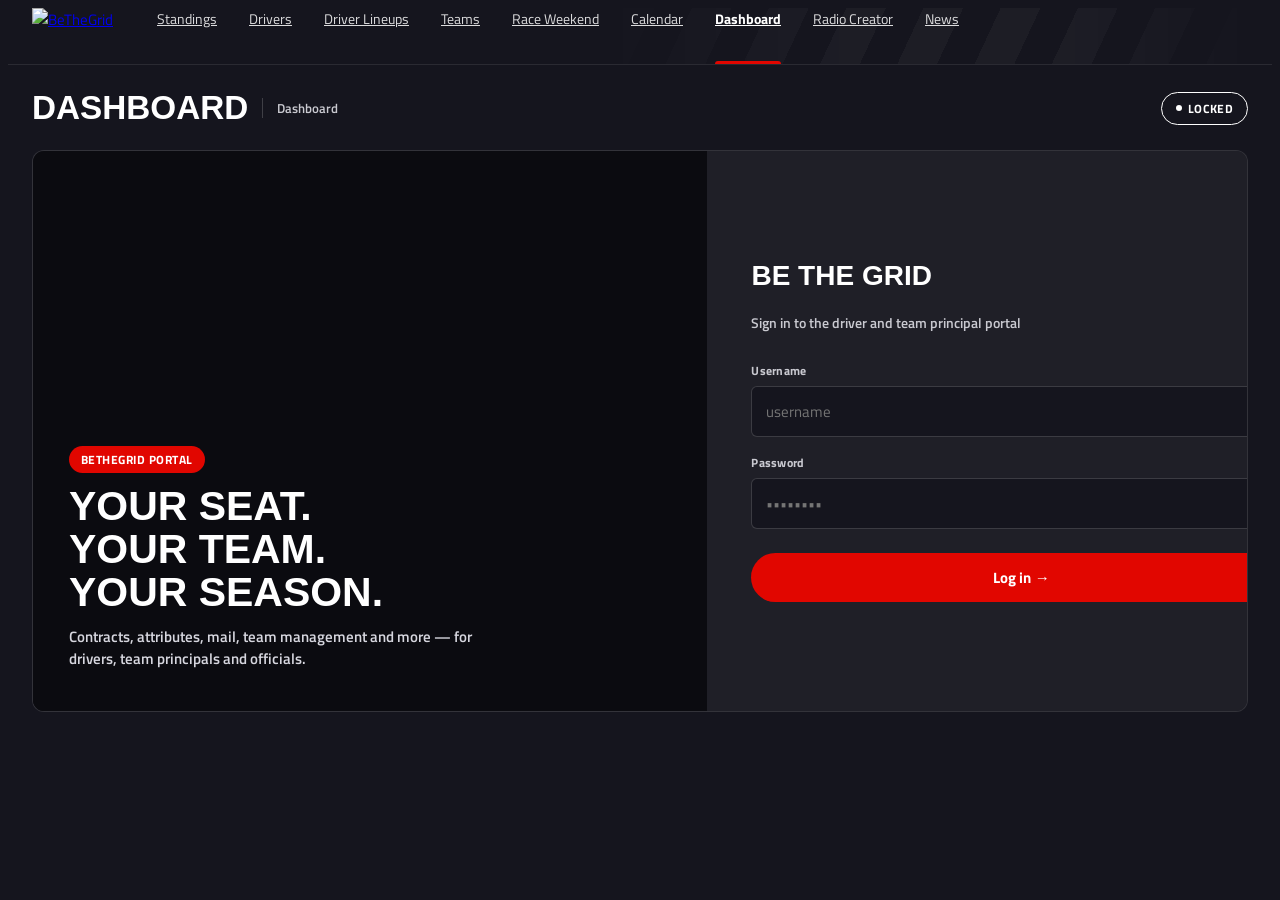
==== BTG_DriverAttributes.html @ 7d62d8e9 "Restyle the whole Dashboard in F1 style (visual only) - css/dashboard-f1.css: F1 sidebar (red active" ====
<!DOCTYPE html>
<html lang="en">
<head>
<meta charset="UTF-8">
<meta name="viewport" content="width=device-width, initial-scale=1.0">
<title>Be The Grid — Dashboard</title>
<link rel="icon" type="image/x-icon" href="logos/BTG.ico">
<link rel="stylesheet" href="style.css">
<link rel="stylesheet" href="css/driver-profile.css">
<link rel="preconnect" href="https://fonts.googleapis.com">
<link href="https://fonts.googleapis.com/css2?family=Rajdhani:wght@500;600;700&family=Manrope:wght@400;500;600;700&family=IBM+Plex+Mono:wght@400;500;600&display=swap" rel="stylesheet">
<style>
/* ── Driver Console specific (shared tokens in style.css) ── */
.page{max-width:1200px; margin:0 auto; display:flex; flex-direction:column; gap:32px;}
section h2{font-family:var(--head-face); font-size:19px; font-weight:600; text-transform:uppercase; letter-spacing:.02em; margin-bottom:14px; color:var(--copy);}
.cluster{display:flex; align-items:center; gap:14px; flex-wrap:wrap;}

/* ---- Section head: reuses the masthead's skewed flag mark as a running motif ---- */
.section-head{display:flex; align-items:center; gap:16px; padding-bottom:16px; margin-bottom:20px; border-bottom:1px solid var(--edge);}
.section-head-mark{width:11px; height:38px; background:var(--team-accent); transform:skewX(-19deg); flex:none;}
.section-head-body{min-width:0;}
.section-head-num{font-family:var(--data-face); font-weight:600; font-size:11px; letter-spacing:.2em; text-transform:uppercase; color:var(--team-accent-hot); margin-bottom:6px; display:block;}
.section-head h2{font-family:var(--head-face); font-weight:700; font-size:29px; letter-spacing:.005em; text-transform:uppercase; color:var(--copy); margin:0; line-height:1.05;}

/* ---- Masthead ---- */
.masthead{display:flex; justify-content:space-between; align-items:flex-end; border-bottom:1px solid var(--edge); padding-bottom:22px;}
.identity{display:flex; align-items:center; gap:14px;}
.identity .flag{width:14px; height:30px; background:var(--team-accent); transform:skewX(-19deg);}
.identity .name{font-family:var(--head-face); font-weight:700; font-size:24px; letter-spacing:.01em; text-transform:uppercase;}
.identity .role{font-family:var(--data-face); font-size:11px; color:var(--copy-faint); padding-left:14px; border-left:1px solid var(--edge);}
.masthead-right{display:flex; align-items:center; gap:12px;}
.status-pill{display:inline-flex; align-items:center; gap:6px; font-family:var(--data-face); font-size:11px; letter-spacing:.08em; text-transform:uppercase; padding:5px 10px; background:var(--card-high); color:var(--copy-soft); border:1px solid var(--edge);}
.status-pill .mark{width:6px; height:6px; border-radius:50%; background:currentColor;}
.status-pill.locked{color:var(--team-accent-hot); border-color:var(--team-edge);}
.status-pill.driver{color:var(--moss); border-color:color-mix(in oklab, var(--moss) 40%, var(--edge));}
.status-pill.admin{color:var(--brass); border-color:color-mix(in oklab, var(--brass) 40%, var(--edge));}
.team-switch{background:var(--card-high); color:var(--copy); border:1px solid var(--edge-strong); border-radius:8px; font-family:var(--data-face); font-size:12px; padding:6px 10px; cursor:pointer; max-width:240px;}
.team-switch:focus-visible{outline:none; box-shadow:var(--focus-ring);}
.logout-link{font-family:var(--data-face); font-size:11px; letter-spacing:.08em; text-transform:uppercase; color:var(--copy-faint); background:none; border:none; cursor:pointer; text-decoration:underline; text-underline-offset:3px;}
.logout-link:hover{color:var(--copy);}

/* ---- Actions ---- */
.action{
  position:relative; display:inline-flex; align-items:center; gap:8px;
  font-family:var(--head-face); font-weight:600; font-size:15px; text-transform:uppercase; letter-spacing:.03em;
  color:var(--copy); background:var(--card-high); border:none; padding:12px 24px;
  cursor:pointer; white-space:nowrap; transition:.12s ease;
  transform:skewX(-16deg);
}
.action > span{display:inline-block; transform:skewX(16deg);}
.action:hover{background:var(--edge-strong);}
.action-lead{background:linear-gradient(180deg, var(--team-accent-hot), var(--team-accent)); color:var(--team-accent-on);}
.action-lead:hover{filter:brightness(1.1);}
.action-quiet{background:transparent; box-shadow:inset 0 0 0 1px var(--edge-strong);}
.action-compact{padding:9px 17px; font-size:12.5px;}
.action:disabled{opacity:.4; cursor:not-allowed; filter:none;}
.action:focus-visible{outline:none; box-shadow:var(--focus-ring);}

/* ---- Fields ---- */
.field{display:flex; flex-direction:column; gap:6px;}
.field label{font-family:var(--data-face); font-size:10.5px; letter-spacing:.14em; text-transform:uppercase; color:var(--copy-faint);}
.field input, .field select{
  background:var(--card-high); border:1px solid var(--edge-strong); color:var(--copy);
  font-family:var(--data-face); font-size:14px; padding:11px 14px; width:100%;
}
.field select{appearance:none; -webkit-appearance:none; cursor:pointer;
  background:#3a3a3a; color:#ffffff; border-color:#4d4d4d;
  background-image:linear-gradient(45deg, transparent 50%, #aaa 50%), linear-gradient(135deg, #aaa 50%, transparent 50%);
  background-position:calc(100% - 18px) center, calc(100% - 13px) center; background-size:5px 5px; background-repeat:no-repeat;}
.field select option{background:#3a3a3a; color:#ffffff;}
.field input:focus-visible, .field select:focus-visible{outline:none; box-shadow:var(--focus-ring);}
/* ---- Tagged recipient search ---- */
.tagpick{position:relative;}
.tagpick-box{display:flex; flex-wrap:wrap; gap:6px; align-items:center; background:var(--card-high); border:1px solid var(--edge-strong); padding:6px 8px; min-height:44px; cursor:text;}
.tagpick-box:focus-within{box-shadow:var(--focus-ring);}
.tagpick-tag{display:inline-flex; align-items:center; gap:6px; font-family:var(--data-face); font-size:12px; letter-spacing:.04em; color:var(--copy); background:color-mix(in oklab, var(--team-accent) 14%, transparent); border:1px solid var(--team-accent); padding:3px 4px 3px 9px; max-width:100%;}
.tagpick-tag.kind-official{border-color:var(--brass);}
.tagpick-tag-x{background:none; border:0; color:var(--copy-soft); cursor:pointer; font-size:13px; line-height:1; padding:2px 5px;}
.tagpick-tag-x:hover{color:var(--copy);}
.field .tagpick-input{flex:1 1 120px; min-width:80px; width:auto; background:transparent; border:0; padding:6px 4px; box-shadow:none; color:var(--copy); font-family:var(--data-face); font-size:14px;}
.field .tagpick-input:focus-visible{box-shadow:none;}
.tagpick-menu{position:absolute; left:0; right:0; top:calc(100% + 2px); z-index:60; max-height:240px; overflow-y:auto; background:var(--card-high); border:1px solid var(--edge-strong); box-shadow:0 10px 28px rgba(0,0,0,.45); display:none;}
.tagpick.open .tagpick-menu{display:block;}
.tagpick-group{font-family:var(--data-face); font-size:10px; letter-spacing:.14em; text-transform:uppercase; color:var(--copy-faint); padding:8px 12px 4px;}
.tagpick-opt{padding:8px 12px; font-size:14px; color:var(--copy); cursor:pointer;}
.tagpick-opt.active, .tagpick-opt:hover{background:color-mix(in oklab, var(--team-accent) 16%, transparent);}
.tagpick-opt mark{background:none; color:var(--team-accent); font-weight:700;}
.compose-fw{border:1px solid var(--edge); border-left:3px solid var(--brass); background:var(--card-high); padding:10px 12px; margin-bottom:14px; font-family:var(--data-face); font-size:12px; color:var(--copy-soft); line-height:1.6;}
.compose-fw b{color:var(--copy); font-weight:600;}
.compose-fw-lock{float:right; font-size:10px; letter-spacing:.12em; text-transform:uppercase; color:var(--copy-faint);}
.tagpick-empty{padding:12px; font-size:13px; color:var(--copy-faint);}
.field-row{display:flex; gap:12px; align-items:flex-end; flex-wrap:wrap;}
.field-row .field{flex:1; min-width:150px;}
.error-line{font-family:var(--data-face); font-size:12px; color:var(--team-accent-hot); display:none;}

/* ---- Surface ---- */
.surface{background:var(--card); border:1px solid var(--edge); padding:18px 20px; position:relative;}
.surface .rail{position:absolute; top:0; left:0; bottom:0; width:3px; background:var(--team-accent);}
.readouts{display:flex; gap:26px; flex-wrap:wrap; align-items:baseline;}
.readout .value{font-family:var(--data-face); font-weight:600; font-size:26px; line-height:1;}
.readout .caption{font-family:var(--data-face); font-size:10px; letter-spacing:.14em; text-transform:uppercase; color:var(--copy-faint); margin-top:5px;}

/* ---- Driver hero (big name + flag) ---- */
.driver-hero{display:flex; align-items:center; gap:18px; flex-wrap:wrap; margin-bottom:18px;}
.driver-hero-name{font-family:var(--head-face); font-weight:700; text-transform:uppercase; letter-spacing:.01em; font-size:clamp(30px,5vw,52px); line-height:1.02; color:var(--copy);}
.driver-hero-ovr{font-family:var(--data-face); font-weight:600; font-size:clamp(20px,3.5vw,34px); color:var(--team-accent-hot); white-space:nowrap;}
.driver-hero-flag{line-height:0; flex:none;}
.driver-hero-flag img{width:48px; height:36px; border:1px solid var(--edge); image-rendering:auto;}
.driver-hero-nation-code{font-family:var(--data-face); font-size:13px; letter-spacing:.08em; text-transform:uppercase; color:var(--copy-soft);}
.nation-flag-preview{line-height:0; flex:none;}
.nation-flag-preview img{width:32px; height:24px; border:1px solid var(--edge-strong);}

/* Team / affiliation display */
.driver-meta-row{display:flex; align-items:center; gap:12px; flex-wrap:wrap; margin-top:10px; margin-bottom:6px;}
.driver-meta-tag{display:inline-flex; align-items:center; gap:7px; font-family:var(--data-face); font-size:11px; letter-spacing:.06em; padding:5px 11px; border:1px solid var(--edge); white-space:nowrap;}
.driver-meta-tag.team-tag{color:var(--copy); border-color:var(--team-edge); background:var(--team-surface);}
.driver-meta-tag.affil-tag{color:var(--copy-soft);}
.team-color-swatch{width:10px; height:10px; border-radius:2px; background:rgb(var(--team-r,185),var(--team-g,29),var(--team-b,46)); flex:none;}

/* ---- Attribute groups (concept) ---- */
.attr-grid{display:grid; grid-template-columns:repeat(auto-fit,minmax(300px,1fr)); gap:16px; align-items:start;}
.attr-group{background:var(--card); border:1px solid var(--edge); border-radius:12px; overflow:hidden;}
.attr-head{padding:14px 18px; background:var(--card-high); border-bottom:1px solid var(--edge); font-family:var(--head-face); font-size:14px; font-weight:700; display:flex; align-items:center; gap:10px; text-transform:uppercase; letter-spacing:.03em; color:var(--copy);}
.attr-head::before{content:""; width:5px; height:14px; background:var(--team-accent); transform:skewX(-14deg); border-radius:2px;}
.attr-row{display:flex; align-items:center; justify-content:space-between; padding:10px 14px; border-bottom:1px solid var(--edge); gap:10px;}
.attr-row:last-child{border-bottom:none;}
.attr-name{font-family:var(--head-face); font-size:14px; font-weight:600; text-transform:uppercase; letter-spacing:.01em; color:var(--copy); min-width:0; white-space:nowrap; overflow:hidden; text-overflow:ellipsis;}
.attr-weight{font-size:11px; color:var(--copy-faint); margin-top:2px; font-family:var(--data-face); letter-spacing:.04em;}
.attr-right{display:flex; align-items:center; gap:8px; flex-shrink:0;}
.attr-bar{width:60px; height:6px; background:var(--card-high); border-radius:3px; overflow:hidden; flex:0 0 auto;}
.attr-bar-fill{height:100%; background:var(--team-accent); border-radius:3px; transition:width .3s ease;}
.attr-val{font-family:'Formula1',sans-serif; font-size:16px; font-weight:700; min-width:24px; text-align:right; color:var(--copy);}
.attr-delta{font-family:var(--data-face); font-size:13px; color:var(--brass); min-width:20px; text-align:left;}
.stepper{display:flex; align-items:center; gap:4px; margin-left:2px;}
.stepper button{
  width:26px; height:26px; background:var(--card-high); border:1px solid var(--edge-strong);
  color:var(--copy); font-family:var(--data-face); font-size:16px; line-height:1; cursor:pointer; transition:.12s; border-radius:6px;
}
.stepper button:hover:not(:disabled){background:var(--edge-strong);}
.stepper button:disabled{opacity:.3; cursor:not-allowed;}
.stepper button.plus{color:var(--team-accent-hot);}

/* ---- Tags ---- */
.tag{display:inline-flex; align-items:center; gap:6px; font-family:var(--data-face); font-size:11px;
  letter-spacing:.08em; text-transform:uppercase; padding:5px 10px; background:var(--card-high); color:var(--copy-soft);
  border:1px solid var(--edge); white-space:nowrap;}
.tag-brass{color:var(--brass); border-color:color-mix(in oklab, var(--brass) 40%, var(--edge));}
.tag-moss{color:var(--moss); border-color:color-mix(in oklab, var(--moss) 40%, var(--edge));}
.tag-ember{color:var(--team-accent-hot); border-color:var(--team-edge);}
.tag .mark{width:6px; height:6px; border-radius:50%; background:currentColor; flex:none;}

/* ---- Divider / card group for admin tools ---- */
.tool-card{background:var(--card); border:1px solid var(--edge); padding:18px 20px;}
.tool-card + .tool-card{margin-top:14px;}
.tool-card h3{display:flex; align-items:center; gap:9px; font-family:var(--head-face); font-weight:700; font-size:17px; text-transform:uppercase; letter-spacing:.02em; color:var(--copy); margin-bottom:14px;}
.tool-card h3::before{content:''; width:6px; height:15px; background:var(--team-accent); transform:skewX(-19deg); flex:none;}

/* ---- Aggression level ---- */
.aggr-surface{padding:20px 22px 22px;}
.aggr-level-row{display:flex; align-items:baseline; justify-content:space-between; gap:16px; margin-bottom:20px;}
.aggr-level-value{font-family:var(--head-face); font-weight:700; font-size:32px; text-transform:uppercase; letter-spacing:.02em; line-height:1; color:var(--moss); transition:color .15s;}
.aggr-level-number{font-family:var(--data-face); font-weight:600; font-size:20px; color:var(--copy-soft);}
.aggr-level-number-suffix{font-size:13px; color:var(--copy-faint); font-weight:500;}

.aggr-slider-wrap{position:relative; padding:4px 0 0;}
.aggr-slider-wrap input[type="range"]{
  -webkit-appearance:none; appearance:none; width:100%; height:8px;
  background:transparent; border:none; outline:none; cursor:pointer; display:block;
}
.aggr-slider-wrap input[type="range"]::-webkit-slider-runnable-track{
  height:8px; border:1px solid var(--edge-strong);
  background:
    linear-gradient(90deg, transparent 0%, transparent var(--fill,50%), var(--card-high) var(--fill,50%), var(--card-high) 100%),
    linear-gradient(90deg, var(--moss) 0%, var(--brass) 50%, var(--ember-hot) 100%);
}
.aggr-slider-wrap input[type="range"]::-moz-range-track{
  height:8px; border:1px solid var(--edge-strong);
  background:
    linear-gradient(90deg, transparent 0%, transparent var(--fill,50%), var(--card-high) var(--fill,50%), var(--card-high) 100%),
    linear-gradient(90deg, var(--moss) 0%, var(--brass) 50%, var(--ember-hot) 100%);
}
.aggr-slider-wrap input[type="range"]::-moz-range-progress{height:8px; background:transparent;}
.aggr-slider-wrap input[type="range"]::-webkit-slider-thumb{
  -webkit-appearance:none; width:22px; height:22px; margin-top:-7px; border-radius:50%;
  background:radial-gradient(circle at 33% 28%, var(--ember-hot), var(--ember) 70%);
  border:2px solid var(--ink); box-shadow:0 0 0 1px var(--edge-strong), 0 0 12px color-mix(in oklab, var(--ember-hot) 55%, transparent);
  cursor:grab;
}
.aggr-slider-wrap input[type="range"]::-moz-range-thumb{
  width:22px; height:22px; border-radius:50%; border:2px solid var(--ink);
  background:radial-gradient(circle at 33% 28%, var(--ember-hot), var(--ember) 70%);
  box-shadow:0 0 0 1px var(--edge-strong), 0 0 12px color-mix(in oklab, var(--ember-hot) 55%, transparent);
  cursor:grab;
}
.aggr-slider-wrap input[type="range"]:active::-webkit-slider-thumb{cursor:grabbing;}
.aggr-slider-wrap input[type="range"]:focus-visible{box-shadow:var(--focus-ring);}
.aggr-slider-labels{display:flex; justify-content:space-between; margin-top:10px;}
.aggr-slider-labels span{font-family:var(--data-face); font-size:11px; letter-spacing:.1em; text-transform:uppercase; color:var(--copy-faint); transition:.15s;}
.aggr-slider-labels span.current[data-level="low"]{color:var(--moss);}
.aggr-slider-labels span.current[data-level="medium"]{color:var(--brass);}
.aggr-slider-labels span.current[data-level="high"]{color:var(--ember-hot);}

/* ---- Warning banner ---- */
.warning-banner{display:flex; align-items:flex-start; gap:12px; margin-top:16px; padding:13px 16px;
  background:var(--team-surface); border:1px solid var(--team-edge);
  font-size:13px; color:var(--copy-soft); line-height:1.55;}
.warning-banner strong{color:var(--team-accent-hot);}
.warning-banner-mark{
  flex:none; width:22px; height:22px; border-radius:50%; background:var(--team-accent-hot); color:var(--ink);
  font-family:var(--head-face); font-weight:700; font-size:14px; display:flex; align-items:center; justify-content:center;
}

/* ---- utility ---- */
.hidden{display:none !important;}
.invisible{visibility:hidden;}
.muted{color:var(--copy-soft); font-size:13px; line-height:1.6;}
.footer-row{display:flex; justify-content:space-between; align-items:center; gap:16px; flex-wrap:wrap;}
.result-line{font-family:var(--data-face); font-size:13px; padding:12px 14px; border:1px solid var(--edge); display:none;}
.result-line.ok{color:var(--moss); border-color:color-mix(in oklab, var(--moss) 40%, var(--edge));}
.result-line.err{color:var(--team-accent-hot); border-color:var(--team-edge);}

/* Season clock calendar */
.season-cal{max-width:560px;}
.season-cal-head{display:flex; align-items:center; gap:12px; margin:14px 0 8px;}
.season-cal-title{font-family:var(--head-face); font-weight:700; font-size:15px; text-transform:uppercase; letter-spacing:.03em; min-width:140px; text-align:center;}
.season-cal-nav{background:var(--ink); color:var(--copy); border:1px solid var(--edge); border-radius:6px; padding:6px 11px; cursor:pointer; font-size:13px; line-height:1;}
.season-cal-nav:hover{border-color:var(--team-accent);}
.season-cal-grid{display:grid; grid-template-columns:repeat(7,1fr); gap:3px;}
.season-cal-dow{font-family:var(--data-face); font-size:9px; text-transform:uppercase; letter-spacing:.08em; color:var(--copy-faint); text-align:center; padding:4px 0;}
.season-cal-day{position:relative; min-height:46px; border:1px solid var(--edge); border-radius:5px; background:var(--card); padding:4px 5px; cursor:pointer;}
.season-cal-day.empty{background:transparent; border-color:transparent; cursor:default;}
.season-cal-day:hover{border-color:var(--team-accent);}
.season-cal-day.today{outline:2px solid var(--moss); outline-offset:-1px;}
.season-cal-day.selected{outline:2px solid var(--brass); outline-offset:-1px;}
.season-cal-daynum{font-family:var(--data-face); font-size:12px; color:var(--copy-soft);}
.season-cal-marks{display:flex; flex-wrap:wrap; gap:2px; margin-top:4px;}
.season-cal-mark{display:block; width:100%; height:4px; border-radius:2px; opacity:.5;}
.season-cal-mark.race-day{height:7px; opacity:1;}
/* Per-series league dates (the season clock is per series) */
.season-series-dates{display:flex; flex-wrap:wrap; gap:6px; margin-top:10px;}
.season-series-date{display:inline-flex; align-items:center; gap:8px; border:1px solid var(--edge); border-radius:6px; background:var(--card); padding:5px 9px; font-size:12px; color:var(--copy-soft);}
.season-series-date.primary{border-color:var(--moss);}
.season-series-date__name{font-weight:700; color:var(--copy);}
.season-series-date__date{font-family:var(--data-face); font-size:11px; color:var(--copy-soft);}
.season-series-date__tag{font-family:var(--data-face); font-size:9px; text-transform:uppercase; letter-spacing:.06em; color:var(--copy-faint);}
.season-series-date.primary .season-series-date__tag{color:var(--moss);}

/* Per-driver DNF / DSQ controls in the post-race penalties tool */
.pp-quick{display:inline-flex; gap:4px; margin-left:10px; flex:0 0 auto;}
.pp-quick-btn{background:var(--ink); color:var(--copy-soft); border:1px solid var(--edge); border-radius:4px; font-family:var(--data-face); font-size:10px; font-weight:600; letter-spacing:.04em; padding:2px 7px; cursor:pointer;}
.pp-quick-btn:hover{border-color:var(--team-accent); color:var(--copy);}
.pp-quick-btn.pp-dsq:hover{border-color:#f87171; color:#f87171;}
.pp-quick-btn.pp-dnf:hover{border-color:#fbbf24; color:#fbbf24;}
.pp-row-armed{background:rgba(255,255,255,0.04); box-shadow:inset 2px 0 0 var(--team-accent);}
.pp-armed{box-shadow:0 0 0 2px var(--team-accent);}

/* Season weekend panel */
.season-cal-layout{display:flex; gap:18px; align-items:flex-start; flex-wrap:wrap;}
#season-calendar{flex:1 1 520px; min-width:0;}
#season-weekend-panel{flex:0 0 300px; min-width:260px; margin-top:14px;}
.season-weekend-head{font-family:var(--data-face); font-size:10px; text-transform:uppercase; letter-spacing:.1em; color:var(--copy-faint); margin:0 0 8px;}
.season-weekend-card{border-radius:10px; overflow:hidden; background:var(--card); border:1px solid var(--edge);}
.season-weekend-card + .season-weekend-card{margin-top:10px;}
.season-weekend-media{position:relative; width:100%; padding-bottom:56%; background-size:cover; background-position:center;}
.season-weekend-shade{position:absolute; inset:0; background:linear-gradient(to top, rgba(0,0,0,.85) 0%, rgba(0,0,0,.35) 50%, rgba(0,0,0,.15) 100%);}
.season-weekend-pill{background:rgba(0,0,0,.65); border-radius:6px; padding:6px 10px; backdrop-filter:blur(4px); -webkit-backdrop-filter:blur(4px);}
.season-weekend-name{position:absolute; top:10px; left:12px; right:12px; z-index:1; display:flex; align-items:center; gap:8px;}
.season-weekend-name .season-weekend-pill{font-size:14px; font-weight:800; color:#fff; line-height:1.2;}
.season-weekend-name img{width:24px; height:16px; border-radius:2px; border:1px solid rgba(255,255,255,.15); object-fit:cover; flex:0 0 auto;}
.season-weekend-tag{position:absolute; bottom:10px; left:12px; right:12px; z-index:1; display:flex; align-items:center; gap:8px;}
.season-weekend-tag .season-weekend-pill{font-size:11px; font-weight:700; color:rgba(255,255,255,.9); display:inline-flex; align-items:center; gap:7px;}
.season-weekend-dot{width:8px; height:8px; border-radius:50%; display:inline-block; flex:0 0 auto;}
.season-weekend-empty{font-family:var(--body-face); font-size:13px; color:var(--copy-faint); padding:14px; border:1px dashed var(--edge); border-radius:8px;}

/* Season race editor */
.season-edit-head{font-family:var(--data-face); font-size:10px; text-transform:uppercase; letter-spacing:.1em; color:var(--copy-faint); margin:14px 0 8px;}
.season-edit-add{display:flex; align-items:center; gap:8px; margin-bottom:10px; flex-wrap:wrap;}
.season-edit-add input, .season-edit-add select{background:var(--ink); color:var(--copy); border:1px solid var(--edge); border-radius:6px; padding:7px 9px; font-family:var(--body-face); font-size:13px;}
.season-edit-add select{max-width:300px;}
.season-sprint-label{display:inline-flex; align-items:center; gap:5px; font-size:12px; color:var(--copy-soft); cursor:pointer;}
.season-sprint-label input{width:auto; margin:0;}
.season-sprint-tag{display:inline-block; background:var(--brass); color:var(--ink); border-radius:3px; font-size:9px; font-weight:700; padding:1px 4px; vertical-align:middle;}
.season-edit-list{display:flex; flex-direction:column; gap:4px; max-height:220px; overflow:auto;}
.season-edit-row{display:flex; align-items:center; gap:10px; padding:6px 8px; border:1px solid var(--edge); border-radius:6px; background:var(--card);}
.season-edit-name{flex:1; font-size:13px; color:var(--copy-soft);}
.season-edit-date{font-family:var(--data-face); font-size:11px; color:var(--copy-faint);}
.season-edit-remove{background:none; border:none; color:var(--team-accent-hot); font-size:16px; cursor:pointer; line-height:1; padding:0 4px;}
.season-edit-remove:hover{color:var(--copy);}
/* ---- Mailbox / salary / sponsors ---- */
.sub-h3{font-family:var(--head-face); font-size:14px; font-weight:600; text-transform:uppercase; letter-spacing:.03em; color:var(--copy); margin:18px 0 10px;}
.mail-item{background:var(--card); border:1px solid var(--edge); border-left:3px solid var(--team-accent); padding:12px 14px; margin-bottom:10px;}
.mail-item.plain{border-left-color:var(--edge-strong);}
.mail-meta{font-family:var(--data-face); font-size:10px; letter-spacing:.12em; text-transform:uppercase; color:var(--copy-faint); margin-bottom:6px;}
.mail-body{font-size:14px; line-height:1.5; color:var(--copy); margin-bottom:6px; white-space:pre-wrap;}
.mail-terms{font-family:var(--data-face); font-size:12px; color:var(--copy-soft);}
.mail-actions{display:flex; gap:8px; flex-wrap:wrap; margin-top:10px;}
.sponsor-row{display:flex; justify-content:space-between; align-items:center; padding:9px 12px; border-bottom:1px solid var(--edge); font-size:14px;}
.sponsor-row:last-child{border-bottom:none;}
.sponsor-row .amt{font-family:var(--data-face); color:var(--moss); white-space:nowrap;}

/* ---- Driver photo + number (drivers-page styling) ---- */
@font-face { font-family:'Formula1'; src:url('fonts/AlfaqixDiode-SemiBold.otf') format('opentype'); font-weight:600; font-display:swap; }
.dp-hero{position:relative; display:flex; align-items:center; gap:16px; background:var(--card); border:1px solid var(--edge); padding:18px 20px;}
.dp-hero__photo{width:80px; height:80px; border-radius:50%; border:2px solid var(--edge); display:flex; align-items:center; justify-content:center; overflow:hidden; flex-shrink:0; background:rgba(0,0,0,0.3);}
.dp-hero__img{width:100%; height:100%; object-fit:cover;}
.dp-hero__placeholder{font-size:24px; color:var(--copy-faint);}
.dp-hero__name{display:flex; flex-direction:column; min-width:0;}
.dp-hero__first{font-size:11px; color:var(--copy-faint); text-transform:uppercase; letter-spacing:.05em;}
.dp-hero__last{font-size:20px; font-weight:800; text-transform:uppercase; color:var(--copy); letter-spacing:-0.02em; font-family:'Formula1',sans-serif; white-space:nowrap; overflow:hidden; text-overflow:ellipsis;}
.dp-hero__number{position:absolute; top:6px; right:12px; font-size:42px; font-weight:900; color:rgba(255,255,255,0.07); font-family:'Formula1',sans-serif; line-height:1;}
.dp-hero__meta{display:flex; align-items:center; gap:6px; font-size:11px; color:var(--copy-faint); margin-top:2px;}
.dp-hero__flag{height:12px; border:1px solid var(--edge);}
.dp-hero__team{display:flex; align-items:center; gap:6px; font-size:12px; font-weight:600; margin-top:4px; color:var(--copy-soft);}
.dp-hero__team-dot{width:10px; height:10px; border-radius:2px; flex:none;}
.gr-s{color:#f59e0b;} .gr-a{color:#34d399;} .gr-b{color:#a1a1aa;} .gr-c{color:#71717a;} .gr-d{color:#ef4444;} .gr-e{color:#dc2626;} .gr-f{color:#991b1b;}
.ov-stat{background:var(--card); border:1px solid var(--edge); padding:14px 18px;}
.ov-stat .k{font-family:var(--data-face); font-size:10px; letter-spacing:.14em; text-transform:uppercase; color:var(--copy-faint);}
.ov-stat .v{font-family:'Formula1',sans-serif; font-size:26px; font-weight:700; color:var(--copy); margin-top:4px;}
.ov-grid{display:grid; grid-template-columns:repeat(auto-fit,minmax(140px,1fr)); gap:12px;}

/* ---- Dashboard sidebar ---- */
.dash-body{display:grid; grid-template-columns:200px 1fr; gap:24px; align-items:start;}
.dash-side{position:sticky; top:80px;}
.dash-nav{display:flex; flex-direction:column; gap:2px; border:1px solid var(--edge); background:var(--card);}
.dash-nav button{display:block; width:100%; text-align:left; font-family:var(--head-face); font-size:13px; font-weight:600; text-transform:uppercase; letter-spacing:.03em; color:var(--copy-soft); background:none; border:none; padding:12px 16px; cursor:pointer; border-left:2px solid transparent; transition:.12s ease;}
.dash-nav button:hover{color:var(--copy); background:var(--card-high);}
.dash-nav button.active{color:var(--copy); border-left-color:var(--team-accent); background:var(--card-high);}
.dash-main{min-width:0; display:flex; flex-direction:column; gap:32px;}
@media (max-width:720px){ .dash-body{grid-template-columns:1fr;} .dash-side{position:static;} }

/* ---- Concept-style dashboard components ---- */
.ov-hero{display:flex; align-items:center; gap:20px; margin-bottom:20px; background:var(--card); border:1px solid var(--edge); border-radius:12px; padding:22px 24px;}
.ov-hero__photo{width:84px; height:84px; border-radius:50%; background:var(--card-high); border:2px solid var(--edge); display:flex; align-items:center; justify-content:center; overflow:visible; position:relative; flex-shrink:0;}
.ov-hero__photo .dp-hero__img{width:100%; height:100%; object-fit:cover; border-radius:50%;}
.ov-hero__num{position:absolute; bottom:-6px; right:-10px; background:var(--team-accent); color:var(--team-accent-on,#fff); font-family:'Formula1',sans-serif; font-size:15px; font-weight:700; line-height:1; padding:5px 11px; border-radius:8px; border:2px solid var(--ink); box-shadow:0 2px 10px rgba(0,0,0,.45);}
.ov-hero__name{font-family:var(--head-face); font-size:26px; font-weight:700; text-transform:uppercase; letter-spacing:.01em; line-height:1.1; margin-bottom:6px;}
.ov-hero__meta{display:flex; align-items:center; gap:10px; flex-wrap:wrap; color:var(--copy-soft); font-size:13px;}
.ov-tag{display:inline-flex; align-items:center; gap:6px; padding:4px 10px; border-radius:6px; font-size:12px; font-weight:600; background:color-mix(in oklab, var(--team-accent) 14%, transparent); color:var(--team-accent-hot); border:1px solid var(--team-edge);}
.ov-stats{display:grid; grid-template-columns:repeat(auto-fit,minmax(150px,1fr)); gap:14px; margin-bottom:20px;}
.ov-stat-card{background:var(--card); border:1px solid var(--edge); border-radius:12px; padding:18px 20px; position:relative; overflow:hidden;}
.ov-stat-card::before{content:""; position:absolute; top:0; left:0; right:0; height:3px; background:var(--team-accent);}
.ov-stat-card .v{font-family:'Formula1',sans-serif; font-size:30px; font-weight:700; line-height:1.1; margin-bottom:6px;}
.ov-stat-card .k{font-family:var(--data-face); font-size:11px; letter-spacing:.1em; text-transform:uppercase; color:var(--copy-faint);}
.ov-card{background:var(--card); border:1px solid var(--edge); border-radius:12px; padding:20px;}
.ov-card-title{font-family:var(--data-face); font-size:12px; font-weight:600; letter-spacing:.12em; text-transform:uppercase; color:var(--copy-faint); margin-bottom:14px;}
.ov-table{width:100%; border-collapse:collapse; font-size:14px;}
.ov-table th{text-align:left; padding:9px 12px; font-family:var(--data-face); font-size:10px; font-weight:600; letter-spacing:.1em; text-transform:uppercase; color:var(--copy-faint); border-bottom:2px solid var(--edge);}
.ov-table td{padding:10px 12px; border-bottom:1px solid var(--edge); color:var(--copy-soft);}
.ov-table tr:hover td{background:var(--card-high); color:var(--copy);}
.ov-table .strong{color:var(--copy); font-weight:600;}

/* ════════ Concept-style: sidebar nav ════════ */
.dash-side{background:var(--card); border:1px solid var(--edge); border-radius:12px; padding:10px 8px;}
.dash-nav{display:flex; flex-direction:column; gap:2px; border:none; background:transparent;}
.dash-nav button{display:flex; align-items:center; gap:11px; width:100%; text-align:left; font-family:var(--head-face); font-size:13px; font-weight:600; text-transform:uppercase; letter-spacing:.04em; color:var(--copy-faint); background:none; border:none; border-left:3px solid transparent; padding:10px 12px; cursor:pointer; transition:.15s ease; border-radius:0 8px 8px 0;}
.dash-nav button:hover{color:var(--copy); background:var(--card-high);}
.dash-nav button.active{color:var(--copy); border-left-color:var(--team-accent); background:var(--card-high);}
.dash-nav button .nav-ico{width:19px; height:19px; flex-shrink:0; opacity:.6; color:currentColor;}
.dash-nav button.active .nav-ico{opacity:1;}
.dash-nav button .nav-badge{margin-left:auto; background:var(--team-accent); color:#fff; font-family:var(--data-face); font-size:11px; font-weight:600; line-height:1; padding:4px 8px; border-radius:100px;}

/* ════════ Concept-style: centered login card ════════ */
.gate-wrap{display:flex; align-items:center; justify-content:center; padding:48px 8px;}
.login-card{width:100%; max-width:420px; background:var(--card); border:1px solid var(--edge); border-radius:12px; padding:32px; box-shadow:0 8px 32px rgba(0,0,0,.4);}
.login-brand{display:flex; align-items:center; gap:12px; margin-bottom:8px;}
.login-mark{width:8px; height:28px; background:var(--team-accent); transform:skewX(-14deg); border-radius:2px;}
.login-title{font-family:var(--head-face); font-weight:700; font-size:20px; letter-spacing:.02em; text-transform:uppercase; color:var(--copy);}
.login-sub{color:var(--copy-faint); font-size:13px; margin-bottom:24px;}
.login-card .field{margin-bottom:16px;}
.login-card .btn-login{width:100%; justify-content:center;}

/* ════════ Concept-style: 3-pane mailbox ════════ */
.mail-app{display:grid; grid-template-columns:170px 300px 1fr; border:1px solid var(--edge); border-radius:12px; overflow:hidden; min-height:560px; background:var(--card);}
.mail-folders{background:var(--card-high); border-right:1px solid var(--edge); padding:12px 10px; display:flex; flex-direction:column; gap:2px;}
.folder{display:flex; align-items:center; justify-content:space-between; padding:9px 11px; border-radius:6px; font-family:var(--head-face); font-size:12.5px; font-weight:600; color:var(--copy-faint); cursor:pointer; transition:.15s; text-transform:uppercase; letter-spacing:.06em;}
.folder:hover{background:var(--card); color:var(--copy);}
.folder.active{background:var(--card); color:var(--copy); border-left:3px solid var(--team-accent); padding-left:8px;}
.folder-count{font-family:var(--data-face); font-size:11px; padding:2px 7px; border-radius:100px; background:var(--card); color:var(--copy-faint);}
.folder.active .folder-count{background:var(--team-accent); color:#fff;}
.mail-list{border-right:1px solid var(--edge); overflow-y:auto; background:var(--card);}
.mail-list-head{padding:12px 14px; border-bottom:1px solid var(--edge); font-family:var(--data-face); font-size:11px; letter-spacing:.12em; text-transform:uppercase; color:var(--copy-faint); position:sticky; top:0; background:var(--card); z-index:2;}
.mail-row{padding:13px 14px; border-bottom:1px solid var(--edge); cursor:pointer; transition:.15s;}
.mail-row:hover{background:var(--card-high);}
.mail-row.active{background:color-mix(in oklab, var(--team-accent) 7%, transparent); border-left:3px solid var(--team-accent); padding-left:11px;}
.mail-row-top{display:flex; justify-content:space-between; align-items:center; gap:8px; margin-bottom:3px;}
.mail-sender{font-weight:600; font-size:13px; color:var(--copy); white-space:nowrap; overflow:hidden; text-overflow:ellipsis;}
.mail-date{font-family:var(--data-face); font-size:11px; color:var(--copy-faint); white-space:nowrap;}
.mail-subj{font-size:13px; color:var(--copy-soft); white-space:nowrap; overflow:hidden; text-overflow:ellipsis;}
.mail-row.unread .mail-subj{color:var(--copy); font-weight:600;}
.unread-dot{display:inline-block; width:7px; height:7px; border-radius:50%; background:var(--team-accent); margin-right:7px; flex:0 0 auto; vertical-align:middle;}
.mail-body{font-size:12px; color:var(--copy-faint); white-space:nowrap; overflow:hidden; text-overflow:ellipsis;}
.mail-toolbar{display:flex; gap:8px; align-items:center; flex-wrap:wrap; padding:10px 12px; border-bottom:1px solid var(--edge);}
.mail-toolbar select,.mail-toolbar input[type=search]{background:var(--card-high); border:1px solid var(--edge-strong); color:var(--copy); border-radius:8px; font-family:var(--data-face); font-size:12px; padding:6px 10px; min-width:0;}
.mail-toolbar select{flex:0 0 auto; max-width:170px;}
.mail-toolbar input[type=search]{flex:1 1 120px;}
.mail-important-only{display:inline-flex; align-items:center; gap:5px; font-size:12px; color:var(--copy-soft); white-space:nowrap; cursor:pointer;}
.mail-important-only input{accent-color:var(--team-accent);}
.mail-star{color:var(--brass); margin-right:6px; display:inline-block;}
.mail-read{padding:24px; overflow-y:auto;}
.read-subj{font-family:var(--head-face); font-size:17px; font-weight:700; margin-bottom:10px; line-height:1.3; color:var(--copy);}
.read-meta{display:flex; align-items:center; gap:12px; margin-bottom:18px; padding-bottom:14px; border-bottom:1px solid var(--edge);}
.read-avatar{width:36px; height:36px; border-radius:50%; background:var(--card-high); border:1px solid var(--edge); display:flex; align-items:center; justify-content:center; font-family:var(--head-face); font-size:14px; font-weight:700; color:var(--copy-soft); flex-shrink:0;}
.read-body{font-size:14px; line-height:1.7; color:var(--copy-soft); white-space:pre-wrap;}
.read-actions{display:flex; gap:8px; margin-top:22px; padding-top:18px; border-top:1px solid var(--edge);}
.mail-empty{padding:40px; text-align:center; color:var(--copy-faint);}

/* ════════ Team chat ════════ */
.chat-app{display:grid; grid-template-columns:200px 1fr; border:1px solid var(--edge); border-radius:12px; overflow:hidden; min-height:440px; background:var(--card);}
.chat-side{background:var(--card-high); border-right:1px solid var(--edge); padding:12px; display:flex; flex-direction:column; gap:4px; min-width:0;}
.chat-side-head{font-family:var(--data-face); font-size:11px; letter-spacing:.12em; text-transform:uppercase; color:var(--copy-faint); padding:4px 8px 8px;}
.chat-member{display:flex; align-items:center; gap:8px; font-size:13px; color:var(--copy); padding:6px 8px; border-radius:8px; white-space:nowrap; overflow:hidden; text-overflow:ellipsis;}
.chat-dot{width:8px; height:8px; border-radius:50%; background:var(--moss); flex:0 0 auto;}
.chat-main{display:flex; flex-direction:column; min-width:0;}
#chat-messages{flex:1; overflow-y:auto; padding:14px; display:flex; flex-direction:column; gap:8px; max-height:420px;}
.chat-msg{max-width:72%; align-self:flex-start; padding:8px 12px; border-radius:12px; background:var(--card-high); border:1px solid var(--edge); font-size:13px; color:var(--copy); white-space:pre-wrap; word-break:break-word;}
.chat-msg .who{font-family:var(--data-face); font-size:10px; letter-spacing:.08em; text-transform:uppercase; color:var(--copy-faint); margin-bottom:2px;}
.chat-msg.me{align-self:flex-end; background:color-mix(in oklab, var(--team-accent) 14%, transparent); border-color:color-mix(in oklab, var(--team-accent) 32%, transparent);}
.chat-input-row{display:flex; gap:8px; padding:12px; border-top:1px solid var(--edge);}
.chat-input-row input{flex:1;}
@media (max-width:900px){ .chat-app{grid-template-columns:1fr;} .chat-side{border-right:none; border-bottom:1px solid var(--edge); flex-direction:row; overflow-x:auto;} }
@media (max-width:900px){ .mail-app{grid-template-columns:1fr; min-height:0;} .mail-folders{flex-direction:row; overflow-x:auto; border-right:none; border-bottom:1px solid var(--edge);} .mail-list{max-height:240px; border-right:none;} }

/* ════════ Concept-style: contracts + offers ════════ */
.contract-table{width:100%; border-collapse:collapse; font-size:14px;}
.contract-table th{text-align:left; padding:10px 12px; font-family:var(--data-face); font-size:10.5px; font-weight:600; letter-spacing:.1em; text-transform:uppercase; color:var(--copy-faint); border-bottom:2px solid var(--edge);}
.contract-table td{padding:11px 12px; border-bottom:1px solid var(--edge); color:var(--copy-soft);}
.contract-table tr:hover td{background:var(--card-high); color:var(--copy);}
.contract-table .strong{color:var(--copy); font-weight:600;}
.offer{background:var(--card-high); border:1px solid var(--edge); border-left:3px solid var(--team-accent); border-radius:10px; padding:16px; margin-bottom:12px;}
.offer.warn{border-left-color:var(--brass);}
.offer.denied{border-left-color:var(--copy-faint); opacity:.7;}
.offer-top{display:flex; justify-content:space-between; gap:12px; margin-bottom:8px; font-size:14px;}
.offer-top .strong{color:var(--copy); font-weight:600;}
.offer-top .stamp{font-family:var(--data-face); font-size:11px; color:var(--copy-faint); white-space:nowrap;}
.offer-body{font-size:13px; color:var(--copy-soft); margin-bottom:12px; white-space:pre-wrap;}
.offer-actions{display:flex; gap:8px; flex-wrap:wrap;}
.tag-pill{display:inline-flex; align-items:center; gap:6px; padding:4px 10px; border-radius:6px; font-size:11.5px; font-weight:600; background:color-mix(in oklab, var(--moss) 14%, transparent); color:var(--moss); border:1px solid color-mix(in oklab, var(--moss) 30%, transparent);}
.tag-pill.denied{background:color-mix(in oklab, var(--team-accent) 10%, transparent); color:var(--team-accent-hot); border-color:var(--team-edge);}
.tag-pill.warn{background:color-mix(in oklab, var(--brass) 12%, transparent); color:var(--brass); border-color:color-mix(in oklab, var(--brass) 30%, transparent);}

/* ════════ Concept-style: sponsors table ════════ */
.sponsor-table{width:100%; border-collapse:collapse; font-size:14px;}
.sponsor-table th{text-align:left; padding:10px 12px; font-family:var(--data-face); font-size:10.5px; font-weight:600; letter-spacing:.1em; text-transform:uppercase; color:var(--copy-faint); border-bottom:2px solid var(--edge);}
.sponsor-table td{padding:11px 12px; border-bottom:1px solid var(--edge); color:var(--copy-soft);}
.sponsor-table tr:hover td{background:var(--card-high); color:var(--copy);}
.sponsor-table .amt{font-family:var(--data-face); color:var(--moss); white-space:nowrap;}
.sponsor-table .strong{color:var(--copy); font-weight:600;}

/* ════════ Compose modal ════════ */
.modal-overlay{position:fixed; inset:0; background:rgba(0,0,0,.7); z-index:1000; display:none; align-items:center; justify-content:center; padding:20px;}
.modal-overlay.open{display:flex;}
.modal{background:var(--card); border:1px solid var(--edge); border-top:3px solid var(--team-accent); border-radius:12px; width:100%; max-width:520px; max-height:90vh; overflow-y:auto; box-shadow:0 8px 32px rgba(0,0,0,.4);}
.modal-header{padding:18px 22px; border-bottom:1px solid var(--edge); display:flex; align-items:center; justify-content:space-between;}
.modal-title{font-family:var(--head-face); font-size:16px; font-weight:700; text-transform:uppercase; color:var(--copy);}
.modal-close{background:none; border:none; color:var(--copy-faint); cursor:pointer; width:32px; height:32px; display:flex; align-items:center; justify-content:center; border-radius:8px; font-size:16px; transition:.15s;}
.modal-close:hover{background:var(--card-high); color:var(--copy);}
.modal-body{padding:22px;}
.readonly-value{font-family:var(--data-face); font-size:14px; color:var(--copy-soft); background:var(--card-high); border:1px solid var(--edge-strong); padding:11px 14px; border-radius:8px;}
.field textarea{background:var(--card-high); border:1px solid var(--edge-strong); color:var(--copy); font-family:var(--data-face); font-size:14px; padding:11px 14px; width:100%; resize:vertical; min-height:100px;}
.field textarea:focus-visible{outline:none; box-shadow:var(--focus-ring);}

/* ════════ Scouting window (TP driver search / admin Drivers tab) ════════ */
.scout-wrap{display:flex; flex-direction:column; gap:16px;}
.scout-main{display:flex; flex-direction:column; gap:16px; min-width:0;}
.scout-card{background:var(--card); border:1px solid var(--edge); overflow:hidden;}
.scout-card + .scout-card{margin-top:0;}
.scout-card-head{display:flex; align-items:center; justify-content:space-between; padding:13px 16px; border-bottom:1px solid var(--edge);}
.scout-card-head h4{margin:0; font-family:var(--head-face); font-weight:700; font-size:14px; text-transform:uppercase; letter-spacing:.06em; color:var(--copy);}
.scout-card-body{padding:14px 16px;}
.scout-role-tabs{display:flex; gap:8px;}
.scout-role-tab{flex:1; text-align:center; padding:9px 8px; background:var(--card-high); border:1px solid var(--edge-strong); color:var(--copy-faint); font-family:var(--head-face); font-weight:600; font-size:13px; text-transform:uppercase; letter-spacing:.02em; border-radius:7px; cursor:pointer; transition:.12s;}
.scout-role-tab:hover{color:var(--copy); border-color:var(--edge-strong);}
.scout-role-tab.active{background:linear-gradient(180deg, var(--team-accent-hot), var(--team-accent)); color:var(--team-accent-on); border-color:transparent;}
.scout-filters{display:flex; flex-direction:column; gap:14px;}
.scout-filter-row{display:grid; grid-template-columns: 1.1fr 1.6fr 1.2fr; gap:16px;}
@media (max-width:720px){ .scout-filter-row{grid-template-columns:1fr;} }
.scout-filter-row.two{grid-template-columns: 2fr 1fr;}
.scout-filter-row.two{grid-template-columns: 2fr 1fr;}
.scout-fgroup label.ftitle{display:block; font-size:10px; color:var(--copy-faint); text-transform:uppercase; letter-spacing:.1em; margin-bottom:7px; font-weight:600;}
.scout-seg{display:flex; background:var(--card-high); border:1px solid var(--edge-strong); border-radius:7px; padding:3px; gap:2px; flex-wrap:wrap;}
.scout-seg button{flex:1; background:transparent; border:none; color:var(--copy-faint); font-size:12px; padding:6px 5px; border-radius:5px; cursor:pointer; font-family:var(--data-face); transition:.12s; white-space:nowrap;}
.scout-seg button.active{background:var(--card); color:var(--copy); box-shadow:0 0 0 1px var(--edge-strong);}
.scout-seg button .cnt{display:inline-block; margin-left:4px; font-size:10px; color:var(--copy-faint);}
.scout-seg button.active .cnt{color:var(--team-accent-hot);}
.scout-search{position:relative;}
.scout-search input{width:100%; background:var(--card-high); border:1px solid var(--edge-strong); color:var(--copy); padding:8px 10px 8px 30px; border-radius:7px; font-size:12.5px; font-family:var(--data-face); outline:none;}
.scout-search input:focus{border-color:var(--edge-strong);}
.scout-search input::placeholder{color:var(--copy-faint);}
.scout-search svg{position:absolute; left:9px; top:50%; transform:translateY(-50%); width:13px; height:13px; color:var(--copy-faint);}
.scout-check{display:flex; align-items:center; gap:8px; cursor:pointer; user-select:none; font-size:12px; color:var(--copy-faint); font-family:var(--data-face);}
.scout-check input{display:none;}
.scout-check .box{width:15px; height:15px; border-radius:4px; border:1px solid var(--edge-strong); background:var(--card-high); display:flex; align-items:center; justify-content:center; font-size:10px; color:transparent; flex:none;}
.scout-check input:checked + .box{background:var(--team-accent-hot); border-color:var(--team-accent-hot); color:var(--team-accent-on);}
.scout-footer{display:flex; align-items:center; justify-content:space-between; padding-top:12px; border-top:1px solid var(--edge);}
.scout-result-count{font-size:12px; color:var(--copy-faint);}
.scout-result-count b{color:var(--copy); font-family:var(--data-face);}
.scout-clear{background:none; border:none; color:var(--copy-faint); font-size:12px; cursor:pointer; text-decoration:underline; text-underline-offset:3px; font-family:var(--data-face);}
.scout-clear:hover{color:var(--copy);}
.scout-table-wrap{overflow-x:auto;}
.scout-table{width:100%; border-collapse:collapse; font-size:13px; min-width:760px;}
.scout-table thead th{text-align:left; padding:9px 12px; color:var(--copy-faint); font-family:var(--data-face); font-size:10px; text-transform:uppercase; letter-spacing:.07em; border-bottom:1px solid var(--edge); font-weight:600; cursor:pointer; white-space:nowrap; user-select:none;}
.scout-table thead th:hover{color:var(--copy);}
.scout-table thead th.active-sort{color:var(--team-accent-hot);}
.scout-table thead th .arrow{display:inline-block; margin-left:4px; font-size:9px; opacity:.9;}
.scout-table tbody tr{border-bottom:1px solid var(--edge); cursor:pointer; transition:background .1s;}
.scout-table tbody tr:hover{background:var(--card-high);}
.scout-table tbody tr.selected{background:linear-gradient(90deg, color-mix(in oklab, var(--team-accent) 22%, transparent), transparent 65%);}
.scout-table tbody tr.selected td:first-child{box-shadow:inset 3px 0 0 var(--team-accent);}
.scout-table td{padding:9px 12px; vertical-align:middle; color:var(--copy-soft);}
.scout-table tr.watch-row td{background:color-mix(in oklab, var(--brass) 10%, transparent);}
.scout-fav{color:var(--copy-faint); background:none; border:none; cursor:pointer; padding:2px;}
.scout-fav.on{color:var(--brass);}
.scout-fav svg{width:15px; height:15px; display:block;}
.scout-driver-name{display:flex; align-items:center; gap:9px;}
.scout-avatar{width:28px; height:28px; border-radius:6px; flex-shrink:0; display:flex; align-items:center; justify-content:center; font-family:var(--head-face); font-weight:700; font-size:11px; color:#0a0c10; overflow:hidden; background:var(--card-high);}
.scout-avatar img{width:100%; height:100%; object-fit:cover; display:block; border-radius:6px;}
.scout-avatar .dp-hero__placeholder{color:var(--copy-faint);}
.scout-name-txt{font-weight:600; color:var(--copy);}
.scout-nat{display:flex; align-items:center; gap:7px; color:var(--copy-faint);}
.scout-flag{display:inline-block; width:19px; height:13px; border-radius:2px; background-size:cover; background-position:center; border:1px solid rgba(0,0,0,.4); flex-shrink:0;}
.scout-series-tag{font-size:10.5px; color:var(--copy-faint); background:var(--card-high); border:1px solid var(--edge); padding:2px 7px; border-radius:5px; white-space:nowrap; font-family:var(--data-face);}
.scout-series-dot{display:inline-block; width:8px; height:8px; border-radius:50%; margin-right:5px; vertical-align:-1px; flex:none;}
.scout-money{font-family:var(--data-face);}
.scout-money.break{color:var(--ember-hot);}
.scout-end{color:var(--copy-faint); font-family:var(--data-face); font-size:12px;}
.scout-empty td{text-align:center; padding:38px 14px; color:var(--copy-faint); font-size:13px;}
.scout-watch-tag{display:inline-block; font-size:9px; text-transform:uppercase; letter-spacing:.08em; background:color-mix(in oklab, var(--brass) 25%, transparent); color:var(--brass); border-radius:4px; padding:2px 6px; margin-left:6px; font-family:var(--data-face);}
.scout-side{display:flex; flex-direction:column; gap:16px; position:sticky; top:14px;}
.scout-detail-empty{padding:34px 16px; text-align:center; color:var(--copy-faint); font-size:12.5px;}
.scout-hero{padding:16px 16px 13px; display:flex; gap:13px; align-items:center; border-bottom:1px solid var(--edge);}
.scout-hero-photo{width:56px; height:56px; border-radius:10px; flex-shrink:0; display:flex; align-items:center; justify-content:center; font-family:var(--head-face); font-weight:700; font-size:19px; color:#0a0c10; overflow:hidden; background:var(--card-high);}
.scout-hero-photo img{width:100%; height:100%; object-fit:cover; display:block; border-radius:10px;}
.scout-hero-photo .dp-hero__placeholder{color:var(--copy-faint);}
.scout-hero-name{font-family:var(--head-face); font-size:19px; font-weight:700; color:var(--copy); line-height:1.1;}
.scout-hero-sub{font-size:11.5px; color:var(--copy-faint); margin-top:4px; display:flex; align-items:center; gap:6px; flex-wrap:wrap;}
.scout-rating{display:flex; align-items:center; gap:12px; padding:13px 16px; border-bottom:1px solid var(--edge);}
.scout-rating-num{font-family:var(--head-face); font-size:38px; font-weight:700; line-height:1; color:var(--team-accent-hot);}
.scout-rating-meta{font-size:11px; color:var(--copy-faint); line-height:1.5;}
.scout-rating-grade{display:inline-block; font-family:var(--head-face); font-weight:700; font-size:16px; color:var(--brass); margin-left:6px;}
.scout-stats{display:grid; grid-template-columns:1fr 1fr; gap:1px; background:var(--edge);}
.scout-stat{background:var(--card); padding:11px 14px;}
.scout-stat .l{font-size:9.5px; color:var(--copy-faint); text-transform:uppercase; letter-spacing:.06em; font-family:var(--data-face);}
.scout-stat .v{font-family:var(--data-face); font-size:14.5px; font-weight:600; margin-top:3px; color:var(--copy);}
.scout-stat .v.money-v{color:var(--moss);}
.scout-stat .v.break-v{color:var(--ember-hot);}
.scout-actions{display:flex; gap:9px; padding:14px 16px 16px;}
.scout-btn{flex:1; padding:9px 10px; border-radius:7px; border:1px solid var(--edge-strong); font-family:var(--head-face); font-weight:600; font-size:12px; text-transform:uppercase; letter-spacing:.02em; cursor:pointer; transition:.12s; display:flex; align-items:center; justify-content:center; gap:6px;}
.scout-btn-primary{background:linear-gradient(180deg, var(--team-accent-hot), var(--team-accent)); color:var(--team-accent-on); border:none;}
.scout-btn-primary:hover{filter:brightness(1.1);}
.scout-btn-ghost{background:var(--card-high); color:var(--copy);}
.scout-btn-ghost:hover{border-color:var(--edge-strong);}
.scout-career{padding:0 0 16px;}
.scout-career-sec{padding:13px 16px; border-top:1px solid var(--edge);}
.scout-career-sec h5{margin:0 0 10px; font-family:var(--data-face); font-size:10px; letter-spacing:.12em; text-transform:uppercase; color:var(--copy-faint);}
.scout-career-grid{display:grid; grid-template-columns:repeat(5, 1fr); gap:8px;}
.scout-ccell{background:var(--card-high); border:1px solid var(--edge); border-radius:6px; padding:9px 6px; text-align:center;}
.scout-ccell .v{font-family:var(--head-face); font-weight:700; font-size:17px; color:var(--copy);}
.scout-ccell .l{font-size:8.5px; color:var(--copy-faint); text-transform:uppercase; letter-spacing:.05em; margin-top:2px; font-family:var(--data-face);}
.scout-seasons{display:flex; flex-direction:column;}
.scout-season{display:grid; grid-template-columns: 44px 52px 1fr 40px 40px 40px 52px; gap:8px; align-items:center; padding:8px 16px; border-top:1px solid var(--edge); font-family:var(--data-face); font-size:12px; color:var(--copy-soft);}
.scout-season:first-child{border-top:none;}
.scout-season .yr{color:var(--copy); font-weight:600;}
.scout-season .ser{color:var(--copy-faint); font-size:11px;}
.scout-season .tm{color:var(--copy); font-weight:600; white-space:nowrap; overflow:hidden; text-overflow:ellipsis;}
.scout-season .rt{font-family:var(--head-face); font-weight:700; font-size:14px;}
.scout-season .rt.top3{color:var(--brass);}
.scout-season .w{color:var(--moss);}
.scout-legend{padding:13px 16px 15px; display:flex; flex-direction:column; gap:8px; font-family:var(--data-face);}
.scout-legend-row{display:flex; align-items:center; gap:9px; font-size:11.5px; color:var(--copy-faint);}
.scout-legend-swatch{width:10px; height:10px; border-radius:3px; flex-shrink:0;}
</style>
<link rel="stylesheet" href="css/radio-card.css">
<link rel="stylesheet" href="css/dashboard-radio.css?v=container-preview-2">
<link rel="stylesheet" href="css/f1-theme.css?v=8">
<link rel="stylesheet" href="css/dashboard-f1.css?v=3">
</head>
<body data-page="dashboard">

<!-- ════════════════ NAV ════════════════ -->
<nav class="btg-nav" id="btg-nav"></nav>

<div class="page">

  <div class="masthead">
    <div class="identity">
      <div class="flag"></div>
      <div class="name">Dashboard</div>
      <div class="role">Dashboard</div>
    </div>
    <div class="masthead-right">
      <select id="tp-team-switch" class="team-switch hidden"></select>
      <div id="finances-pill" class="status-pill hidden" style="color:var(--moss);border-color:color-mix(in oklab, var(--moss) 40%, var(--edge));"><span class="mark"></span><span id="finances-pill-label">—</span></div>
      <div id="month-pill" class="status-pill hidden" style="color:var(--copy-soft);border-color:var(--edge);"><span class="mark"></span><span id="month-pill-label">—</span></div>
      <button class="logout-link hidden" id="refresh-btn">Refresh</button>
      <button class="logout-link hidden" id="logout-btn">Log out</button>
      <div id="status-pill" class="status-pill locked"><span class="mark"></span><span id="status-pill-label">Locked</span></div>
    </div>
  </div>

  <div class="dash-body">
    <aside id="dash-side" class="dash-side hidden">
      <nav id="dash-nav" class="dash-nav"></nav>
    </aside>
    <div class="dash-main">

  <!-- 01 · ACCESS -->
  <section id="gate-section">
    <div class="gate-wrap">
      <div class="login-promo" aria-hidden="true">
        <div class="login-promo__inner">
          <span class="login-promo__kicker">BeTheGrid portal</span>
          <span class="login-promo__title">Your seat.<br>Your team.<br>Your season.</span>
          <span class="login-promo__sub">Contracts, attributes, mail, team management and more — for drivers, team principals and officials.</span>
        </div>
      </div>
      <div class="login-card">
        <div class="login-brand">
          <div class="login-mark"></div>
          <div class="login-title">Be The Grid</div>
        </div>
        <p class="login-sub">Sign in to the driver and team principal portal</p>
        <form id="login-form" autocomplete="on">
        <div class="field">
          <label for="gate-username">Username</label>
          <input type="text" id="gate-username" name="username" placeholder="username" autocomplete="username">
        </div>
        <div class="field">
          <label for="gate-password">Password</label>
          <input type="password" id="gate-password" name="password" placeholder="••••••••" autocomplete="current-password">
        </div>
        <button type="submit" class="action action-lead btn-login" id="unlock-btn"><span>Log in →</span></button>
        </form>
        <div class="error-line" id="gate-error" style="margin-top:12px;"></div>
      </div>
    </div>
  </section>

  <!-- 02 · ADMIN TOOLS (admin role only) -->
  <section id="admin-roster-section" class="hidden">
    <div class="section-head">
      <div class="section-head-mark"></div>
      <div class="section-head-body">
        <span class="section-head-num">02 — Roster</span>
        <h2>Roster & accounts</h2>
      </div>
    </div>

    <div class="tool-card">
      <h3>Create driver</h3>
      <p class="muted" style="margin-bottom:12px;">New drivers start at 70 in every rating, with 0 upgrade points. Add their account later with the Create login tool.</p>
      <div class="field-row">
        <div class="field">
          <label for="new-driver-name">Driver name</label>
          <input type="text" id="new-driver-name" placeholder="e.g. Eetu VÃ¤isÃ¤nen">
        </div>
        <div class="field" style="flex:2; min-width:200px;">
          <label for="new-driver-nation">Nation</label>
          <input type="text" id="new-driver-nation" list="nation-list" placeholder="Type nation or IOC code…" autocomplete="off">
          <datalist id="nation-list"></datalist>
        </div>
        <div id="nation-preview" style="display:flex; align-items:center; gap:8px; min-width:60px; padding-top:6px;"></div>
      </div>
      <div class="field-row">
        <button class="action action-compact" id="create-driver-btn"><span>Create Driver</span></button>
      </div>
      <div class="result-line" id="create-driver-result"></div>
    </div>

    <div class="tool-card">
      <h3>Move driver to team</h3>
      <p class="muted" style="margin-bottom:12px;">Place a driver into a team and seat (1–2 Driving · 3–5 Reserve · 6–16 Junior · 17–30 Affiliate). If that seat is already taken, the current driver is replaced. From / Till / Salary auto-fill from what the rest of the series has.</p>
      <div class="field-row">
        <div class="field">
          <label for="mv-driver-select">Driver</label>
          <select id="mv-driver-select"><option value="">— choose a driver —</option></select>
        </div>
        <div class="field">
          <label for="mv-team-select">Team</label>
          <select id="mv-team-select"><option value="">— choose a team —</option></select>
        </div>
        <div class="field" style="max-width:90px;">
          <label for="mv-seat-input">Seat</label>
          <input type="number" id="mv-seat-input" min="1" max="30" placeholder="1">
        </div>
      </div>
      <div class="field-row" style="margin-top:10px;">
        <div class="field" style="max-width:120px;">
          <label for="mv-from">From year</label>
          <input type="number" id="mv-from" placeholder="2024" min="2020" max="2035">
        </div>
        <div class="field" style="max-width:120px;">
          <label for="mv-till">Till year</label>
          <input type="number" id="mv-till" placeholder="2024" min="2020" max="2035">
        </div>
        <div class="field" style="flex:1;">
          <label for="mv-salary">Salary</label>
          <input type="number" id="mv-salary" placeholder="0" min="0">
        </div>
        <button class="action action-compact" id="mv-driver-btn"><span>Move</span></button>
      </div>
      <div class="result-line" id="mv-driver-result"></div>
    </div>

    <div class="tool-card">
      <h3>Set driver number</h3>
      <p class="muted" style="margin-bottom:12px;">Set a driver's race number. Works for drivers in any series.</p>
      <div class="field-row">
        <div class="field">
          <label for="num-driver-select">Driver</label>
          <select id="num-driver-select"><option value="">— choose a driver —</option></select>
        </div>
        <div class="field" style="max-width:120px;">
          <label for="num-input">Number</label>
          <input type="number" id="num-input" min="1" max="999" placeholder="e.g. 42">
        </div>
        <button class="action action-compact" id="num-driver-btn"><span>Set Number</span></button>
      </div>
      <div class="result-line" id="num-driver-result"></div>
    </div>

    <div class="tool-card">
      <h3>Loan driver</h3>
      <p class="muted" style="margin-bottom:12px;">Loan a driver to another team in a driving seat while they stay contracted to their parent team.</p>
      <div class="field-row">
        <div class="field">
          <label for="loan-driver-select">Driver</label>
          <select id="loan-driver-select"><option value="">— choose a driver —</option></select>
        </div>
        <div class="field">
          <label for="loan-parent-select">Parent team</label>
          <select id="loan-parent-select"><option value="">— parent team —</option></select>
        </div>
        <div class="field">
          <label for="loan-team-select">Loan to</label>
          <select id="loan-team-select"><option value="">— loan team —</option></select>
        </div>
      </div>
      <div class="field-row">
        <div class="field"><label for="loan-from-year">From season</label><input type="number" id="loan-from-year" placeholder="2024"></div>
        <div class="field"><label for="loan-till-year">To season</label><input type="number" id="loan-till-year" placeholder="2025"></div>
        <div class="field"><label for="loan-salary">Salary</label><input type="number" id="loan-salary" placeholder="0"></div>
        <button class="action action-compact" id="loan-driver-btn"><span>Loan Driver</span></button>
      </div>
      <div class="result-line" id="loan-driver-result"></div>
    </div>

    <div class="tool-card">
      <h3>Create login</h3>
      <div class="field-row">
        <div class="field">
          <label for="login-driver-select">Person</label>
          <select id="login-driver-select"><option value="">— choose a person —</option></select>
        </div>
        <div class="field">
          <label for="new-login-username">Username</label>
          <input type="text" id="new-login-username" placeholder="username" autocomplete="off">
        </div>
        <div class="field">
          <label for="new-login-password">Password</label>
          <input type="password" id="new-login-password" name="new-password" placeholder="password" autocomplete="new-password">
        </div>
        <button class="action action-compact" id="create-login-btn"><span>Create Login</span></button>
      </div>
      <div class="result-line" id="create-login-result"></div>
    </div>

    <div class="tool-card">
      <h3>Create series runner</h3>
      <p class="muted" style="margin-bottom:12px;">A SeriesRunner account runs ONE series: it can add/remove races on that series' calendar, move that series' clock, import its race results, apply post-race penalties and rebuild the public cache. Everything else stays admin-only.</p>
      <div class="field-row">
        <div class="field">
          <label for="sr-username">Username</label>
          <input type="text" id="sr-username" placeholder="username" autocomplete="off">
        </div>
        <div class="field">
          <label for="sr-password">Password</label>
          <input type="password" id="sr-password" name="sr-password" placeholder="password" autocomplete="new-password">
        </div>
        <div class="field" style="max-width:140px;">
          <label for="sr-series-select">Series</label>
          <select id="sr-series-select">
            <option value="F1">F1</option>
            <option value="F2">F2</option>
            
            <option value="XGT">XGT</option>
          </select>
        </div>
        <button class="action action-compact" id="create-sr-btn"><span>Create Runner</span></button>
      </div>
      <div class="season-series-dates" id="sr-existing" style="margin-top:2px;"></div>
      <div class="result-line" id="create-sr-result"></div>
    </div>

    <div class="tool-card">
      <h3>Reset password</h3>
      <p class="muted" style="margin-bottom:12px;">Set a new password for a user's login (password recovery). Passwords are stored as one-way hashes and can't be viewed — this replaces the old password.</p>
      <div class="field-row" style="margin-bottom:10px;">
        <div class="field" style="flex:1;">
          <label for="reset-user-search">Search</label>
          <input type="text" id="reset-user-search" placeholder="Filter drivers / users…" autocomplete="off">
        </div>
      </div>
      <div class="field-row">
        <div class="field">
          <label for="reset-user-select">User</label>
          <select id="reset-user-select"><option value="">— choose a user —</option></select>
        </div>
        <div class="field">
          <label for="reset-password">New password</label>
          <input type="text" id="reset-password" placeholder="new password" autocomplete="off">
        </div>
        <button class="action action-compact" id="reset-password-btn"><span>Set Password</span></button>
      </div>
      <div class="result-line" id="reset-password-result"></div>
    </div>
  </section>

  <section id="admin-team-section" class="hidden">
    <div class="section-head">
      <div class="section-head-mark"></div>
      <div class="section-head-body">
        <span class="section-head-num">02B — Teams</span>
        <h2>Teams & branding</h2>
      </div>
    </div>

    <div class="tool-card">
      <h3>Create team principal</h3>
      <p class="muted" style="margin-bottom:12px;">Add their account later with the Create login tool.</p>
      <div class="field-row">
        <div class="field">
          <label for="new-tp-name">Name</label>
          <input type="text" id="new-tp-name" placeholder="e.g. Sarah Calloway" autocomplete="off">
        </div>
        <div class="field" style="flex:2; min-width:200px;">
          <label for="new-tp-nation">Nation</label>
          <input type="text" id="new-tp-nation" list="nation-list" placeholder="Type nation or IOC code…" autocomplete="off">
        </div>
      </div>
      <div class="field-row">
        <button class="action action-compact" id="create-tp-btn"><span>Create TP</span></button>
      </div>
      <div class="result-line" id="create-tp-result"></div>
    </div>

    <div class="tool-card">
      <h3>Set team principal's team</h3>
      <p class="muted" style="margin-bottom:12px;">Assign one or two teams to a team principal so their login shows the right team(s).</p>
      <div class="field-row">
        <div class="field">
          <label for="set-tp-select">Team principal</label>
          <select id="set-tp-select"><option value="">— choose a TP —</option></select>
        </div>
        <div class="field">
          <label for="set-tp-team-select">Team</label>
          <select id="set-tp-team-select"><option value="">— no team —</option></select>
        </div>
        <div class="field">
          <label for="set-tp-team2-select">Team 2 <span style="color:var(--copy-faint);font-weight:400;">(optional)</span></label>
          <select id="set-tp-team2-select"><option value="">— no second team —</option></select>
        </div>
        <button class="action action-compact" id="set-tp-team-btn"><span>Set Teams</span></button>
      </div>
      <div class="result-line" id="set-tp-team-result"></div>
    </div>

    <div class="tool-card">
      <h3>Team logos</h3>
      <p class="muted" style="margin-bottom:12px;">Pick a logo from the ones available on the server. The library auto-populates — new images added to <code>logos/</code> appear here. Changes apply site-wide once the DB cache rebuilds.</p>
      <div class="field-row">
        <div class="field">
          <label for="tl-team-select">Team</label>
          <select id="tl-team-select"><option value="">— choose a team —</option></select>
        </div>
        <div class="field" style="flex:1;">
          <label>Current logo</label>
          <div id="tl-current" style="height:42px;display:flex;align-items:center;gap:8px;background:var(--card-high);border:1px solid var(--edge);border-radius:8px;padding:4px 10px;"></div>
        </div>
      </div>
      <div id="tl-library" style="margin:10px 0 14px;display:flex;flex-wrap:wrap;gap:8px;max-height:240px;overflow:auto;background:var(--card-high);border:1px solid var(--edge);border-radius:10px;padding:10px;"></div>
      <div class="field-row">
        <button class="action action-lead action-compact" id="tl-save-btn"><span>Save logo</span></button>
        <button class="action action-quiet action-compact" id="tl-clear-btn"><span>Clear logo</span></button>
        <button class="action action-quiet action-compact" id="tl-refresh-btn"><span>Refresh library</span></button>
      </div>
      <div class="result-line" id="tl-result"></div>
    </div>
  </section>

  <section id="admin-results-section" class="hidden">
    <div class="section-head">
      <div class="section-head-mark"></div>
      <div class="section-head-body">
        <span class="section-head-num">02C — Race Results</span>
        <h2>Race results</h2>
      </div>
    </div>

    <div class="tool-card">
      <h3>Public cache (site data)</h3>
      <p class="muted" style="margin-bottom:12px;">The public site — standings, drivers, teams, race weekend — reads <code>cache/public-data.json</code>, which a GitHub Actions workflow rebuilds from this database. After you change race results, penalties or standings, rebuild it so the live site updates (the workflow commits the refreshed cache to main). Applied post-race penalties and result imports trigger this automatically.</p>
      <div class="field-row">
        <button class="action action-compact" id="rebuild-cache-btn"><span>⟳ Rebuild public cache now</span></button>
      </div>
      <div class="result-line" id="rebuild-cache-result"></div>
    </div>

    <div class="tool-card">
      <h3>Import race results (RLT / League export)</h3>
      <p class="muted" style="margin-bottom:12px;">Import from a Racing League Tools (RLT) <code>.db</code> <i>or</i> a League-export <code>.db</code> (the schema that mirrors the DB: <code>Teams</code>, <code>races</code>, <code>race_results</code>…). The file is read locally in your browser — only the parsed data is sent to the DB. RLT files: pick the series (RLT can hold any series) and, if there are multiple championships for it, the right one; races are matched to the calendar by circuit (feature → <code>race_results</code>, sprint → <code>race_sprints</code>), replacing existing results for a matched race. League-export files carry their own series/teams/calendar/results and are upserted as-is (safe to re-run).</p>
      <div class="field-row">
        <div class="field" style="max-width:190px;">
          <label for="imp-series-select">Series (RLT only)</label>
          <select id="imp-series-select"><option value="">— choose series (RLT) —</option></select>
        </div>
        <div class="field" style="flex:1;">
          <label for="imp-file">Database (.db)</label>
          <input type="file" id="imp-file" accept=".db,.sqlite,.sqlite3">
        </div>
        <button class="action action-compact" id="imp-parse-btn"><span>Analyse</span></button>
      </div>
      <div class="field-row" id="imp-champ-row" style="display:none;margin-top:10px;">
        <div class="field" style="flex:1;">
          <label for="imp-champ-select">Championship</label>
          <select id="imp-champ-select"></select>
        </div>
      </div>
      <div id="imp-preview" style="margin:10px 0 14px;max-height:260px;overflow:auto;background:var(--card-high);border:1px solid var(--edge);border-radius:10px;padding:10px;display:none;"></div>
      <div class="field-row">
        <button class="action action-lead action-compact" id="imp-save-btn" disabled><span>Import to DB</span></button>
        <button class="action action-quiet action-compact" id="imp-reset-btn"><span>Clear</span></button>
      </div>
      <div class="result-line" id="imp-result"></div>
    </div>

    <div class="tool-card" id="pp-card">
      <h3>Post-race penalties</h3>
      <p class="muted" style="margin-bottom:12px;">Apply stewards' decisions and retirements after a race. Every entry is recorded into the DB (<code>race_penalties</code>) as a marker; use <b>Apply</b> to also change the stored results. Penalties: <b>+seconds</b> (time added to the driver's total, finishing order re-sorted &amp; renumbered), <b>DNF</b> (did not finish — flagged dnf/DNF, 0 pts, dropped to the back with the other retirements), <b>DSQ</b> (dropped to the back, 0 pts, status DSQ), <b>Grid</b> (marks a grid drop earned at this race in <code>race_grid_penalties</code>). DNF and DSQ never score, in every points schema. The <b>DNF</b>/<b>DSQ</b> buttons on each finishing-order row arm that outcome for the driver, then use Apply or “Add marker only”. <b>Remove record</b> deletes only the audit marker; it does not reverse an applied result or grid effect.</p>
      <div class="field-row">
        <div class="field" style="max-width:180px;">
          <label for="pp-series">Series</label>
          <select id="pp-series"><option value="">— choose a series —</option></select>
        </div>
        <div class="field" style="flex:1;">
          <label for="pp-race">Race</label>
          <select id="pp-race"><option value="">— choose a race —</option></select>
        </div>
        <button class="action action-compact" id="pp-load"><span>Load</span></button>
      </div>
      <div id="pp-body" style="display:none;margin-top:14px;"></div>
      <div class="result-line" id="pp-result"></div>
    </div>

    <div class="tool-card" id="pts-schema-card">
      <h3>Points schema</h3>
      <p class="muted" style="margin-bottom:12px;">Edit the points awarded per finish position (1–48) for any series and session type. Saving recalculates every standing from the stored results.</p>
      <div class="field-row">
        <div class="field" style="max-width:200px;">
          <label for="pts-series-select">Series</label>
          <select id="pts-series-select"><option value="">— choose a series —</option></select>
        </div>
        <div class="field" style="max-width:220px;">
          <label for="pts-type-select">Session type</label>
          <select id="pts-type-select"><option value="">— choose a type —</option></select>
        </div>
        <button class="action action-compact" id="pts-load-btn"><span>Reload</span></button>
      </div>
      <div id="pts-grid" style="margin:10px 0 14px;display:flex;flex-wrap:wrap;gap:8px;max-height:280px;overflow:auto;background:var(--card-high);border:1px solid var(--edge);border-radius:10px;padding:12px;"></div>
      <div class="field-row">
        <button class="action action-lead action-compact" id="pts-save-btn" disabled><span>Save points</span></button>
      </div>
      <div class="result-line" id="pts-result"></div>
      <div class="bonus-editor" style="margin-top:14px;padding-top:12px;border-top:1px solid var(--edge);">
        <h4 style="margin:0 0 4px;font-size:13px;">Fastest lap / Pole bonuses</h4>
        <p class="muted" style="margin-bottom:8px;font-size:12px;">Bonus points per series for fastest lap and pole position, by session type. F1 2024 = +1 fastest lap (main race only); F2 2024 = +2 fastest lap (sprint + feature) and +2 pole. Saving recalculates standings.</p>
        <div class="field-row" style="flex-wrap:wrap;">
          <div class="field" style="max-width:200px;">
            <label for="pts-bonus-series">Series</label>
            <select id="pts-bonus-series"><option value="">— choose a series —</option></select>
          </div>
        </div>
        <div id="pts-bonus-grid" style="margin:10px 0 14px;display:flex;flex-wrap:wrap;gap:10px;"></div>
        <div class="field-row">
          <button class="action action-compact" id="pts-bonus-save-btn" disabled><span>Save bonuses</span></button>
        </div>
        <div class="result-line" id="pts-bonus-result"></div>
      </div>
    </div>
  </section>

  <!-- 02C · TEAM PRINCIPAL -->
  <section id="tp-section" class="hidden">
    <div class="section-head">
      <div class="section-head-mark"></div>
      <div class="section-head-body">
        <span class="section-head-num">02C — Team Principal</span>
        <h2 id="tp-team-heading">Team</h2>
      </div>
    </div>

    <div class="surface" style="margin-bottom:16px;">
      <div class="rail"></div>
      <div class="readouts">
        <div class="readout"><div class="value" id="tp-team-name">—</div><div class="caption">Team</div></div>
        <div class="readout"><div class="value" id="tp-team2-name">—</div><div class="caption">Team 2</div></div>
        <div class="readout"><div class="value" style="color:var(--team-accent-hot)" id="tp-salary">—</div><div class="caption">Annual salary</div></div>
        <div class="readout"><div class="value" id="tp-salary-paid">—</div><div class="caption">Paid to date</div></div>
      </div>
    </div>

    <div class="tool-card">
      <h3>Drivers</h3>
      <div id="tp-drivers" class="cluster"></div>
    </div>

    <div class="tool-card">
      <h3>Send a contract offer</h3>
      <div class="field-row">
        <div class="field">
          <label for="tp-offer-driver">Driver</label>
          <select id="tp-offer-driver"></select>
        </div>
        <div class="field">
          <label for="tp-offer-salary">Offered salary</label>
          <input type="text" id="tp-offer-salary" placeholder="e.g. 8,000,000">
        </div>
        <div class="field">
          <label for="tp-offer-role">Role</label>
          <select id="tp-offer-role"><option value="Driving">Driving</option><option value="Reserve">Reserve</option><option value="Junior">Junior</option><option value="Affiliate">Affiliate</option></select>
        </div>
      </div>
      <div class="muted" id="tp-offer-minpay" style="margin:-6px 0 12px;"></div>
      <div class="field-row">
        <div class="field">
          <label for="tp-offer-from">From (year)</label>
          <input type="text" id="tp-offer-from" placeholder="2026">
        </div>
        <div class="field">
          <label for="tp-offer-till">Till (year)</label>
          <input type="text" id="tp-offer-till" placeholder="2028">
        </div>
      </div>
      <div class="field">
        <label for="tp-offer-terms">Extra terms</label>
        <input type="text" id="tp-offer-terms" placeholder="e.g. No beer">
      </div>
      <div class="field">
        <label for="tp-offer-message">Message</label>
        <input type="text" id="tp-offer-message" placeholder="Hey, we would like you to join our team…">
      </div>
      <button class="action action-lead" id="tp-send-offer-btn"><span>Send offer</span></button>
      <div class="result-line" id="tp-offer-result"></div>
    </div>

    <div class="tool-card">
      <h3>Send mail</h3>
      <div class="field">
        <label for="tp-mail-to">To</label>
        <div class="tagpick" id="tp-mail-to"></div>
      </div>
      <div class="field">
        <label for="tp-mail-message">Message</label>
        <input type="text" id="tp-mail-message" placeholder="Message…">
      </div>
      <button class="action" id="tp-send-mail-btn"><span>Send</span></button>
      <div class="result-line" id="tp-mail-result"></div>
    </div>
  </section>

  <!-- 02D · MAILBOX -->
  <section id="mailbox-section" class="hidden">
    <div class="section-head">
      <div class="section-head-mark"></div>
      <div class="section-head-body">
        <span class="section-head-num">02D — Mailbox</span>
        <h2>Mailbox</h2>
      </div>
    </div>
    <div id="mailbox-offers"></div>
    <div id="mailbox-mail"></div>
  </section>

  <!-- 02E · TEAM CHAT -->
  <section id="chat-section" class="hidden">
    <div class="section-head">
      <div class="section-head-mark"></div>
      <div class="section-head-body">
        <span class="section-head-num">02E — Team Chat</span>
        <h2 id="chat-heading">Team Chat</h2>
      </div>
    </div>
    <div class="field hidden" id="chat-room-picker" style="max-width:340px; margin-bottom:14px;">
      <label for="chat-room-select">Chat</label>
      <select id="chat-room-select"></select>
    </div>
    <div class="chat-app">
      <div class="chat-side">
        <div class="chat-side-head">Online now</div>
        <div id="chat-members"></div>
      </div>
      <div class="chat-main">
        <div id="chat-messages"></div>
        <div class="chat-input-row">
          <input type="text" id="chat-input" placeholder="Message your team…" autocomplete="off">
          <button class="action action-lead action-compact" id="chat-send-btn"><span>Send</span></button>
        </div>
      </div>
    </div>
  </section>

  <!-- 02F · SALARY / BANK -->
  <section id="salary-section" class="hidden">
    <div class="ov-stats" style="margin-bottom:20px;">
      <div class="ov-stat-card"><div class="v" style="color:var(--moss)" id="salary-bank">—</div><div class="k">Bank — from Finances</div></div>
      <div class="ov-stat-card"><div class="v" id="salary-monthly">—</div><div class="k">Salary per month</div></div>
    </div>
  </section>

  <!-- 02G · TRANSACTIONS / MONEY LOG -->
  <section id="transactions-section" class="hidden">
    <div class="section-head">
      <div class="section-head-mark"></div>
      <div class="section-head-body">
        <span class="section-head-num">02G — Transactions</span>
        <h2>Money log</h2>
      </div>
    </div>
    <div class="tool-card">
      <div id="transactions-list"><div class="muted">Loading…</div></div>
    </div>
  </section>

  <!-- 02F · SPONSORS -->
  <section id="sponsors-section" class="hidden">
    <div class="section-head">
      <div class="section-head-mark"></div>
      <div class="section-head-body">
        <span class="section-head-num">02F — Sponsors</span>
        <h2>Sponsors</h2>
      </div>
    </div>
    <div id="sponsors-list"></div>
  </section>

  <!-- 02G · OVERVIEW (driver / TP) -->
  <section id="overview-section" class="hidden">
    <div id="overview-content"></div>
  </section>

  <!-- 02H · CONTRACTS -->
  <section id="contracts-section" class="hidden">
    <div class="section-head">
      <div class="section-head-mark"></div>
      <div class="section-head-body">
        <span class="section-head-num">02H — Contracts</span>
        <h2>Contracts</h2>
      </div>
    </div>
    <div id="contracts-content"></div>
  </section>

  <!-- 02H2 · SCOUTING (driver/staff/race-engineer search window) -->
  <section id="scouting-section" class="hidden">
    <div class="section-head">
      <div class="section-head-mark"></div>
      <div class="section-head-body">
        <span class="section-head-num">02H2 — Scouting</span>
        <h2>Scouting</h2>
        <p class="muted" style="margin-top:6px;">Search for new drivers. Drivers on watch stay pinned to the top of your list.</p>
      </div>
    </div>
    <div id="scouting-root" class="scout-wrap"></div>
  </section>

  <!-- 02I · PART ORDERS (Parts Design Console for F1 teams) -->
  <section id="partorders-section" class="hidden">
    <div class="section-head">
      <div class="section-head-mark"></div>
      <div class="section-head-body">
        <span class="section-head-num">02I — Part Orders</span>
        <h2>Part orders</h2>
      </div>
    </div>
    <div class="parts-toolbar" style="display:flex;align-items:center;gap:12px;margin-bottom:12px;">
      <span class="muted" id="parts-team-label" style="display:none;">Team</span>
      <select id="parts-team-switch" class="team-switch hidden"></select>
    </div>
    <div id="partorders-console"></div>
  </section>

  <!-- 02I2 · PARTS ALLOCATION (who gets what parts) -->
  <section id="partsallocation-section" class="hidden">
    <div class="section-head">
      <div class="section-head-mark"></div>
      <div class="section-head-body">
        <span class="section-head-num">02I2 — Parts Allocation</span>
        <h2>Parts allocation</h2>
      </div>
    </div>
    <div class="parts-toolbar" style="display:flex;align-items:center;gap:12px;margin-bottom:12px;">
      <span class="muted" id="partsallocation-team-label" style="display:none;">Team</span>
      <select id="partsallocation-team-switch" class="team-switch hidden"></select>
    </div>
    <div id="partsallocation-content"></div>
    <div class="result-line" id="partsallocation-result"></div>
  </section>

  <!-- 02K · CAR ORDERS (stub) -->
  <section id="carorders-section" class="hidden">
    <div class="section-head">
      <div class="section-head-mark"></div>
      <div class="section-head-body">
        <span class="section-head-num">02K — Car Orders</span>
        <h2>Car orders</h2>
      </div>
    </div>
    <p class="muted">Car orders for GT3 / GT4 are coming soon — GT teams can run GT3 and/or GT4.</p>
  </section>

  <!-- 02L · MANUFACTURER CONTRACTS (stub) -->
  <section id="manufacturercontracts-section" class="hidden">
    <div class="section-head">
      <div class="section-head-mark"></div>
      <div class="section-head-body">
        <span class="section-head-num">02L — Manufacturer Contracts</span>
        <h2>Manufacturer contracts</h2>
      </div>
    </div>
    <p class="muted">Manufacturer contracts for XGT are coming soon.</p>
  </section>

  <!-- 02J · SEASON (admin) -->
  <section id="season-section" class="hidden">
    <div class="section-head">
      <div class="section-head-mark"></div>
      <div class="section-head-body">
        <span class="section-head-num">02J — Season</span>
        <h2>Season clock</h2>
      </div>
    </div>
    <div class="tool-card">
      <div class="field-row">
        <label for="season-series-select" style="width:auto; min-width:0;">Series</label>
        <select id="season-series-select" style="max-width:180px;"></select>
        <div class="readout"><div class="value" id="season-current-date">—</div><div class="caption" id="season-current-caption">Current date</div></div>
      </div>
      <div class="season-series-dates" id="season-series-dates"></div>
      <div class="field-row" id="season-clock-controls">
        <button class="action" id="season-next-day-btn"><span>Next day</span></button>
        <button class="action" id="season-next-week-btn"><span>Next week</span></button>
        <button class="action action-lead" id="season-next-race-btn"><span>Next race →</span></button>
      </div>
      <div class="season-cal-layout">
        <div id="season-calendar"></div>
        <div id="season-weekend-panel"></div>
      </div>
      <div class="field-row" style="margin-top:12px;">
        <div class="readout"><div class="value" id="season-selected-date">—</div><div class="caption">Selected</div></div>
        <button class="action action-lead" id="season-set-date-btn"><span>Set date</span></button>
        <button class="action" id="season-edit-btn"><span>Edit races</span></button>
      </div>
      <div id="season-race-editor" style="display:none;"></div>
      <div class="result-line" id="season-result" style="display:none;"></div>
    </div>
    <div class="tool-card" id="season-clock-card">
      <h3>Auto clock — real date → race</h3>
      <p class="muted" style="margin-bottom:10px;">Set the real-world date of the next race. The league clock eases toward it on a bell curve (slower as it gets close) and stops 2 days before race day. The scale is stored server-side only.</p>
      <div class="field-row">
        <label for="clock-series-select" style="width:auto; min-width:0;">Series</label>
        <select id="clock-series-select" style="max-width:180px;"></select>
      </div>
      <div class="field-row">
        <div class="readout"><div class="value" id="clock-status-date">—</div><div class="caption">League date</div></div>
        <div class="readout"><div class="value" id="clock-status-target">—</div><div class="caption">Stops at</div></div>
      </div>
      <div id="clock-status-line" class="muted" style="margin-bottom:10px;"></div>
      <div class="field-row">
        <select id="clock-race-select" style="max-width:230px;"></select>
        <input type="date" id="clock-real-date" style="max-width:170px;">
        <button class="action action-lead" id="clock-set-btn"><span>Set real date</span></button>
      </div>
      <div class="result-line" id="clock-result" style="display:none;"></div>
    </div>
    <div class="tool-card" id="season-advance-card">
      <p class="muted" style="margin-bottom:12px;">Advance to the next month — the monthly portion of every salary is paid out.</p>
      <div class="field-row">
        <div class="readout"><div class="value" id="admin-month">—</div><div class="caption">Current month</div></div>
        <button class="action action-lead" id="advance-month-btn"><span>Next month →</span></button>
      </div>
      <div class="result-line" id="advance-month-result"></div>
    </div>

    <div class="tool-card">
      <h3>Race data editor</h3>
      <p class="muted" style="margin-bottom:12px;">Edit a race's details — name, circuit, date, laps, weather, weekend/sprint type and the points schema used to score its results. Saving recalculates the standings.</p>
      <div class="field-row">
        <div class="field" style="max-width:200px;">
          <label for="rd-series-select">Series</label>
          <select id="rd-series-select"><option value="">— choose a series —</option></select>
        </div>
        <div class="field" style="flex:1;">
          <label for="rd-race-select">Race</label>
          <select id="rd-race-select"><option value="">— choose a race —</option></select>
        </div>
      </div>
      <div id="rd-fields" style="margin:8px 0 12px;"></div>
      <div class="field-row">
        <button class="action action-lead action-compact" id="rd-save-btn" disabled><span>Save race</span></button>
      </div>
      <div class="result-line" id="rd-result"></div>
    </div>
  </section>

  <!-- 03 · DRIVER + ALLOWANCE -->
  <section id="driver-section" class="hidden">
    <div class="section-head">
      <div class="section-head-mark"></div>
      <div class="section-head-body">
        <span class="section-head-num">03 — Driver</span>
        <h2>Ratings</h2>
      </div>
    </div>
    <div class="field hidden" id="driver-select-wrap" style="max-width:420px; margin-bottom:16px;">
      <label for="driver-select">Driver</label>
      <select id="driver-select"><option value="">— choose a driver —</option></select>
    </div>

    <!-- driver hero – only shows when a driver is selected -->
    <div class="driver-hero hidden" id="driver-hero">
      <div class="driver-hero-name" id="driver-hero-name">—</div>
      <div class="driver-hero-ovr" id="driver-hero-ovr"></div>
      <div class="driver-hero-flag" id="driver-hero-flag"></div>
      <div class="driver-hero-nation-code" id="driver-hero-nation-code"></div>
    </div>
    <div class="driver-meta-row hidden" id="driver-meta-row">
      <span class="driver-meta-tag team-tag hidden" id="driver-team-tag"><span class="team-color-swatch"></span><span id="driver-team-name"></span></span>
      <span class="driver-meta-tag affil-tag hidden" id="driver-affil-tag">Affiliation: <span id="driver-affil-name"></span></span>
    </div>

    <div class="ov-stats" style="margin-top:16px;">
      <div class="ov-stat-card"><div class="v" id="ro-ovr">—</div><div class="k">Current OVR</div></div>
      <div class="ov-stat-card"><div class="v" style="color:var(--moss)" id="ro-live">—</div><div class="k">Live OVR</div></div>
      <div class="ov-stat-card"><div class="v" style="color:var(--brass)" id="ro-target">—</div><div class="k">Target OVR</div></div>
    </div>
  </section>

  <!-- 04 · ATTRIBUTES -->
  <section id="attr-section" class="hidden">
    <div class="section-head">
      <div class="section-head-mark"></div>
      <div class="section-head-body">
        <span class="section-head-num">04 — Attributes</span>
        <h2>Allocate upgrade points</h2>
      </div>
    </div>
    <p class="muted" style="margin-bottom:16px;">
      Add points to skills. Live OVR updates as you go — cannot exceed Target OVR.
    </p>
    <div class="attr-grid" id="attr-groups"></div>
  </section>

  <!-- 04b · AGGRESSION -->
  <section id="aggr-section" class="hidden">
    <div class="section-head">
      <div class="section-head-mark"></div>
      <div class="section-head-body">
        <span class="section-head-num">04B — Aggression</span>
        <h2>Driving aggression</h2>
      </div>
    </div>
    <p class="muted" style="margin-bottom:16px;">
      Choose a level and commit. This can only be set once.
    </p>

    <div id="aggr-locked-view" class="hidden surface">
      <div class="rail"></div>
      <div class="readouts">
        <div class="readout"><div class="value" id="aggr-value">—</div><div class="caption">Aggression</div></div>
        <div class="readout"><span class="tag tag-brass">Locked</span></div>
      </div>
    </div>

    <div id="aggr-input-view" class="hidden">
      <div class="surface aggr-surface">
        <div class="rail"></div>
        <div class="aggr-level-row">
          <div class="aggr-level-value" id="aggr-level-value">Medium</div>
          <div class="aggr-level-number"><span id="aggr-level-number">50</span><span class="aggr-level-number-suffix">/100</span></div>
        </div>
        <div class="aggr-slider-wrap">
          <input type="range" min="0" max="100" step="1" value="50" id="aggr-slider" style="--fill:50%;">
          <div class="aggr-slider-labels">
            <span data-level="low">Low</span>
            <span data-level="medium">Medium</span>
            <span data-level="high">High</span>
          </div>
        </div>
      </div>

      <div class="warning-banner">
        <span class="warning-banner-mark">!</span>
        <div><strong>This is permanent.</strong> Once committed, this driver's aggression can never be changed again — verify the level before you continue.</div>
      </div>

      <div class="cluster" style="justify-content:flex-end; margin-top:16px;">
        <button class="action action-compact" id="aggr-save-btn"><span>Commit Aggression →</span></button>
      </div>
      <div class="result-line" id="aggr-result"></div>
    </div>
  </section>

  <!-- 05 · SUBMIT -->
  <section id="submit-section" class="hidden">
    <div class="section-head">
      <div class="section-head-mark"></div>
      <div class="section-head-body">
        <span class="section-head-num">05 — Confirm</span>
        <h2>Write to sheet</h2>
      </div>
    </div>
    <div class="footer-row">
      <div class="footer-row" style="gap:10px;">
        <span class="tag" id="pending-tag"><span class="mark" style="background:var(--brass)"></span>No changes</span>
        <span class="tag tag-moss hidden" id="pool-ok-tag">Within target</span>
      </div>
      <button class="action action-lead" id="submit-btn" disabled><span>Submit Update →</span></button>
    </div>
    <div class="result-line" id="result-line" style="margin-top:14px;"></div>
  </section>

  <!-- 06 · ADMIN OVERRIDES (admin role only, once a driver is selected) -->
  <section id="admin-override-section" class="hidden">
    <div class="section-head">
      <div class="section-head-mark"></div>
      <div class="section-head-body">
        <span class="section-head-num">06 — Admin Overrides</span>
        <h2>Direct adjustments</h2>
      </div>
    </div>
    <p class="muted" style="margin-bottom:12px;">
      Overrides write immediately with no allowance cap. "Set OVR" proportionally
      scales ALL 9 skills (including Adaptability) so their average equals the target.
      Adjust OVR delta still works as a persistent offset.
    </p>

    <div class="tool-card">
      <h3>Adjust a skill</h3>
      <div class="field-row">
        <div class="field">
          <label for="ov-skill-select">Skill</label>
          <select id="ov-skill-select"></select>
        </div>
        <div class="field" style="max-width:120px;">
          <label for="ov-skill-delta">Delta</label>
          <input type="number" id="ov-skill-delta" value="1" step="1">
        </div>
        <button class="action action-compact" id="ov-skill-btn"><span>Apply</span></button>
      </div>
      <div class="result-line" id="ov-skill-result"></div>
    </div>

    <div class="tool-card">
      <h3>Set exact skill value</h3>
      <p class="muted" style="margin-bottom:10px;">Set any skill (including backend-only Adaptability) to an exact value. Writes immediately.</p>
      <div class="field-row">
        <div class="field">
          <label for="ov-set-skill-select">Skill</label>
          <select id="ov-set-skill-select"></select>
        </div>
        <div class="field" style="max-width:120px;">
          <label for="ov-set-skill-value">Value</label>
          <input type="number" id="ov-set-skill-value" min="0" max="99" step="1" placeholder="0–99">
        </div>
        <button class="action action-compact action-quiet" id="ov-set-skill-btn"><span>Set</span></button>
      </div>
      <div class="result-line" id="ov-set-skill-result"></div>
    </div>

    <div class="tool-card">
      <h3>Set team & affiliation</h3>
      <p class="muted" style="margin-bottom:10px;">Assign a team and/or affiliation. Picking a team auto-fills its color.</p>
      <div class="field-row">
        <div class="field">
          <label for="ov-team-select">Team</label>
          <select id="ov-team-select"><option value="">— no change —</option></select>
        </div>
        <div class="field">
          <label for="ov-affiliation">Affiliation</label>
          <input type="text" id="ov-affiliation" placeholder="e.g. Ferrari Academy">
        </div>
        <div class="field" style="max-width:180px;">
          <label for="ov-team-color">Team Color (R,G,B)</label>
          <input type="text" id="ov-team-color" placeholder="e.g. 220,40,50">
        </div>
        <button class="action action-compact action-quiet" id="ov-team-btn"><span>Apply</span></button>
      </div>
      <div class="result-line" id="ov-team-result"></div>
    </div>

    <div class="tool-card">
      <h3>Set Target OVR</h3>
      <div class="field-row">
        <div class="field" style="max-width:120px;">
          <label for="ov-points-delta">Target</label>
          <input type="number" id="ov-points-delta" step="1" placeholder="0–99">
        </div>
        <button class="action action-compact" id="ov-points-btn"><span>Set</span></button>
      </div>
      <div class="result-line" id="ov-points-result"></div>
    </div>

    <div class="tool-card">
      <h3>Adjust OVR</h3>
      <div class="field-row">
        <div class="field" style="max-width:120px;">
          <label for="ov-ovr-delta">Delta</label>
          <input type="number" id="ov-ovr-delta" value="1" step="1">
        </div>
        <button class="action action-compact" id="ov-ovr-btn"><span>Apply Delta</span></button>
      </div>
      <div class="field-row" style="margin-top:10px;">
        <div class="field" style="max-width:120px;">
          <label for="ov-ovr-set">Set exact OVR</label>
          <input type="number" id="ov-ovr-set" step="1" placeholder="0–99">
        </div>
        <button class="action action-compact action-quiet" id="ov-ovr-set-btn"><span>Set OVR</span></button>
      </div>
      <div class="result-line" id="ov-ovr-result"></div>
    </div>
  </section>

  <!-- 07 · ACCOUNT SETTINGS -->
  <section id="radio-section" class="hidden"><div class="section-head"><div class="section-head-mark"></div><div class="section-head-body"><h2>Game-connected radio</h2></div></div><div id="dashboard-radio"></div></section>

  <section id="account-section" class="hidden">
    <div class="section-head">
      <div class="section-head-mark"></div>
      <div class="section-head-body">
        <span class="section-head-num">07 — Account</span>
        <h2>Change username &amp; password</h2>
      </div>
    </div>
    <div class="tool-card">
      <div class="field-row">
        <div class="field">
          <label for="acct-username">New username</label>
          <input type="text" id="acct-username" autocomplete="off">
        </div>
        <div class="field">
          <label for="acct-password">New password</label>
          <input type="password" id="acct-password" name="new-password" autocomplete="new-password">
        </div>
        <button class="action action-quiet action-compact" id="acct-save-btn"><span>Update Login</span></button>
      </div>
      <div class="result-line" id="acct-result"></div>
    </div>
  </section>

    </div>
  </div>
</div>

<!-- ═══ Compose mail modal ═══ -->
<div class="modal-overlay" id="compose-modal">
  <div class="modal">
    <div class="modal-header">
      <div class="modal-title" id="compose-title">New message</div>
      <button class="modal-close" onclick="closeMailCompose()">✕</button>
    </div>
    <div class="modal-body">
      <div class="field">
        <label for="compose-to">To</label>
        <div class="tagpick" id="compose-to"></div>
      </div>
      <div class="compose-fw hidden" id="compose-fw"></div>
      <div class="field">
        <label for="compose-body" id="compose-body-label">Message</label>
        <textarea id="compose-body" rows="5" placeholder="Write your message…"></textarea>
      </div>
      <div style="display:flex; justify-content:flex-end; gap:8px; margin-top:8px;">
        <button class="action action-quiet action-compact" onclick="closeMailCompose()"><span>Cancel</span></button>
        <button class="action action-lead action-compact" id="compose-send-btn" onclick="sendMailCompose()"><span>Send</span></button>
      </div>
      <div class="result-line" id="compose-result" style="margin-top:12px;"></div>
    </div>
  </div>
</div>

<!-- ═══ Modify contract modal ═══ -->
<div class="modal-overlay" id="contract-modify-modal" onclick="if(event.target===this) closeContractModify()">
  <div class="modal">
    <div class="modal-header">
      <div class="modal-title">Modify contract</div>
      <button class="modal-close" onclick="closeContractModify()">✕</button>
    </div>
    <div class="modal-body">
      <div class="field-row">
        <div class="field"><label>Driver</label><div class="readonly-value" id="cm-driver">—</div></div>
        <div class="field"><label>Team</label><div class="readonly-value" id="cm-team">—</div></div>
      </div>
      <div class="field-row">
        <div class="field"><label>From year (locked)</label><div class="readonly-value" id="cm-from">—</div></div>
        <div class="field"><label for="cm-till">New end year</label><input type="text" id="cm-till" placeholder="2027"></div>
      </div>
      <div class="field" style="margin-top:12px;">
        <label for="cm-salary">New salary</label>
        <input type="text" id="cm-salary" placeholder="8,000,000">
      </div>
      <div class="field" style="margin-top:12px;">
        <label for="cm-role">New role</label>
        <select id="cm-role">
          <option value="Driving">Driving</option>
          <option value="Reserve">Reserve</option>
          <option value="Junior">Junior</option>
          <option value="Affiliate">Affiliate</option>
        </select>
      </div>
      <div class="field" style="margin-top:12px;">
        <label for="cm-message">Message</label>
        <input type="text" id="cm-message" placeholder="Optional note to your driver…">
      </div>
      <div class="field contract-buyout-field"><label for="cm-buyout">Buyout clause: <output id="cm-buyout-value">2.0×</output> remaining contract value</label>
        <input type="range" id="cm-buyout" min="1.5" max="5" step="0.1" value="2" oninput="document.getElementById('cm-buyout-value').textContent=Number(this.value).toFixed(1)+'×'">
        <span class="muted">Changes only after the revised contract is agreed and signed. Mutual termination is free.</span></div>
      <p class="muted" style="margin-top:8px;">The start year is locked. This is an offer — the driver has to accept it. A change must pay at least 80% of the current salary. Driving roles take two game weeks; demotions take one week. Promotions from Affiliate to Junior, or Junior/Affiliate to Reserve, are immediate once agreed.</p>
      <div style="display:flex; justify-content:flex-end; gap:8px; margin-top:8px;">
        <button class="action action-quiet action-compact" onclick="closeContractModify()"><span>Cancel</span></button>
        <button class="action action-lead action-compact" id="cm-send-btn" onclick="submitContractModify()"><span>Send change</span></button>
      </div>
      <div class="result-line" id="cm-result" style="margin-top:12px;"></div>
    </div>
  </div>
</div>

<script src="js/common.js?v=f1-theme-3"></script>
<script src="js/border-glow.js"></script>
<script src="teams/f1.js?v=20261117-lineups-photos"></script>
<script src="js/roster.js"></script>
<script src="js/data-loader.js?v=20261117-profile-team-16"></script>
<script src="js/db-cache.js?v=20261117-profile-team-16"></script>
<script src="js/driver-profile.js"></script>
<script src="js/circuits.js"></script>
<script src="js/notification-sounds.js"></script>
<script src="js/parts-design.js"></script>
<script src="js/contract-workflows.js"></script>
<script>
/* ============================================================
   CONFIG
   The dashboard talks to the Supabase Edge Function, which holds
   the service_role key server-side. No DB secret ever reaches the
   browser, and RLS is re-enabled so the publishable key is inert.
   ============================================================ */
const EDGE_URL = 'https://jocmjietuviegelluiev.supabase.co/functions/v1/api';
const ATTR_MAX = 99;

/* ---------- nations (IOC codes) ---------- */
const NATIONS = [
  ['AF','AFG','Afghanistan'],['AL','ALB','Albania'],['DZ','ALG','Algeria'],['AD','AND','Andorra'],
  ['AO','ANG','Angola'],['AG','ATG','Antigua and Barbuda'],['AR','ARG','Argentina'],['AM','ARM','Armenia'],
  ['AU','AUS','Australia'],['AT','AUT','Austria'],['AZ','AZE','Azerbaijan'],['BS','BAH','Bahamas'],
  ['BH','BRN','Bahrain'],['BD','BAN','Bangladesh'],['BB','BAR','Barbados'],['BY','BLR','Belarus'],
  ['BE','BEL','Belgium'],['BZ','BIZ','Belize'],['BJ','BEN','Benin'],['BT','BHU','Bhutan'],
  ['BO','BOL','Bolivia'],['BA','BIH','Bosnia and Herzegovina'],['BW','BOT','Botswana'],['BR','BRA','Brazil'],
  ['BN','BRU','Brunei'],['BG','BUL','Bulgaria'],['BF','BUR','Burkina Faso'],['BI','BDI','Burundi'],
  ['CV','CPV','Cabo Verde'],['KH','CAM','Cambodia'],['CM','CMR','Cameroon'],['CA','CAN','Canada'],
  ['CF','CAF','Central African Republic'],['TD','CHA','Chad'],['CL','CHI','Chile'],['CN','CHN','China'],
  ['CO','COL','Colombia'],['KM','COM','Comoros'],['CG','CGO','Congo'],['CD','COD','DR Congo'],
  ['CR','CRC','Costa Rica'],['CI','CIV',"Côte d'Ivoire"],['HR','CRO','Croatia'],['CU','CUB','Cuba'],
  ['CY','CYP','Cyprus'],['CZ','CZE','Czechia'],['DK','DEN','Denmark'],['DJ','DJI','Djibouti'],
  ['DM','DMA','Dominica'],['DO','DOM','Dominican Republic'],['EC','ECU','Ecuador'],['EG','EGY','Egypt'],
  ['SV','ESA','El Salvador'],['GQ','GEQ','Equatorial Guinea'],['ER','ERI','Eritrea'],['EE','EST','Estonia'],
  ['SZ','SWZ','Eswatini'],['ET','ETH','Ethiopia'],['FJ','FIJ','Fiji'],['FI','FIN','Finland'],
  ['FR','FRA','France'],['GA','GAB','Gabon'],['GM','GAM','Gambia'],['GE','GEO','Georgia'],
  ['DE','GER','Germany'],['GH','GHA','Ghana'],['GR','GRE','Greece'],['GD','GRN','Grenada'],
  ['GT','GUA','Guatemala'],['GN','GUI','Guinea'],['GW','GBS','Guinea-Bissau'],['GY','GUY','Guyana'],
  ['HT','HAI','Haiti'],['HN','HON','Honduras'],['HK','HKG','Hong Kong'],['HU','HUN','Hungary'],
  ['IS','ISL','Iceland'],['IN','IND','India'],['ID','INA','Indonesia'],['IR','IRI','Iran'],
  ['IQ','IRQ','Iraq'],['IE','IRL','Ireland'],['IL','ISR','Israel'],['IT','ITA','Italy'],
  ['JM','JAM','Jamaica'],['JP','JPN','Japan'],['JO','JOR','Jordan'],['KZ','KAZ','Kazakhstan'],
  ['KE','KEN','Kenya'],['KI','KIR','Kiribati'],['KP','PRK','North Korea'],['KR','KOR','South Korea'],
  ['XK','KOS','Kosovo'],['KW','KUW','Kuwait'],['KG','KGZ','Kyrgyzstan'],['LA','LAO','Laos'],
  ['LV','LAT','Latvia'],['LB','LBN','Lebanon'],['LS','LES','Lesotho'],['LR','LBR','Liberia'],
  ['LY','LBA','Libya'],['LI','LIE','Liechtenstein'],['LT','LTU','Lithuania'],['LU','LUX','Luxembourg'],
  ['MO','MAC','Macao'],['MG','MAD','Madagascar'],['MW','MAW','Malawi'],['MY','MAS','Malaysia'],
  ['MV','MDV','Maldives'],['ML','MLI','Mali'],['MT','MLT','Malta'],['MH','MHL','Marshall Islands'],
  ['MR','MTN','Mauritania'],['MU','MRI','Mauritius'],['MX','MEX','Mexico'],['FM','FSM','Micronesia'],
  ['MD','MDA','Moldova'],['MC','MON','Monaco'],['MN','MGL','Mongolia'],['ME','MNE','Montenegro'],
  ['MA','MAR','Morocco'],['MZ','MOZ','Mozambique'],['MM','MYA','Myanmar'],['NA','NAM','Namibia'],
  ['NR','NRU','Nauru'],['NP','NEP','Nepal'],['NL','NED','Netherlands'],['NZ','NZL','New Zealand'],
  ['NI','NCA','Nicaragua'],['NE','NIG','Niger'],['NG','NGR','Nigeria'],['MK','MKD','North Macedonia'],
  ['NO','NOR','Norway'],['OM','OMA','Oman'],['PK','PAK','Pakistan'],['PW','PLW','Palau'],
  ['PS','PLE','Palestine'],['PA','PAN','Panama'],['PG','PNG','Papua New Guinea'],['PY','PAR','Paraguay'],
  ['PE','PER','Peru'],['PH','PHI','Philippines'],['PL','POL','Poland'],['PT','POR','Portugal'],
  ['PR','PUR','Puerto Rico'],['QA','QAT','Qatar'],['RO','ROU','Romania'],['RU','RUS','Russia'],
  ['RW','RWA','Rwanda'],['KN','SKN','Saint Kitts and Nevis'],['LC','LCA','Saint Lucia'],
  ['VC','VIN','Saint Vincent and the Grenadines'],['WS','SAM','Samoa'],['SM','SMR','San Marino'],
  ['ST','STP','Sao Tome and Principe'],['SA','KSA','Saudi Arabia'],['SN','SEN','Senegal'],
  ['RS','SRB','Serbia'],['SC','SEY','Seychelles'],['SL','SLE','Sierra Leone'],['SG','SIN','Singapore'],
  ['SK','SVK','Slovakia'],['SI','SLO','Slovenia'],['SB','SOL','Solomon Islands'],['SO','SOM','Somalia'],
  ['ZA','RSA','South Africa'],['SS','SSD','South Sudan'],['ES','ESP','Spain'],['LK','SRI','Sri Lanka'],
  ['SD','SUD','Sudan'],['SR','SUR','Suriname'],['SE','SWE','Sweden'],['CH','SUI','Switzerland'],
  ['SY','SYR','Syria'],['TW','TPE','Taiwan'],['TJ','TJK','Tajikistan'],['TZ','TAN','Tanzania'],
  ['TH','THA','Thailand'],['TL','TLS','Timor-Leste'],['TG','TOG','Togo'],['TO','TGA','Tonga'],
  ['TT','TRI','Trinidad and Tobago'],['TN','TUN','Tunisia'],['TR','TUR','Turkey'],['TM','TKM','Turkmenistan'],
  ['TV','TUV','Tuvalu'],['UG','UGA','Uganda'],['UA','UKR','Ukraine'],['AE','UAE','United Arab Emirates'],
  ['GB','GBR','United Kingdom'],['US','USA','United States'],['UY','URU','Uruguay'],['UZ','UZB','Uzbekistan'],
  ['VU','VAN','Vanuatu'],['VA','VAT','Vatican City'],['VE','VEN','Venezuela'],['VN','VIE','Vietnam'],
  ['YE','YEM','Yemen'],['ZM','ZAM','Zambia'],['ZW','ZIM','Zimbabwe']
];
const NATIONS_BY_A3 = {};
NATIONS.forEach(n => { NATIONS_BY_A3[n[1]] = n; });

/** Convert IOC code to local SVG flag HTML (Flags/{a2}.svg) */
function iocFlagImg(ioc, width, height) {
  const entry = NATIONS_BY_A3[ioc];
  if (!entry) return '';
  const a2 = entry[0].toLowerCase();
  const w = width || 48;
  const h = height || 36;
  return '<img src="Flags/' + a2 + '.svg"'
    + ' width="' + w + '" height="' + h + '" alt="' + entry[2] + '"'
    + ' onerror="this.style.visibility=\'hidden\';"'
    + ' style="object-fit:cover;border-radius:1px;">';
}

/** Available teams with their brand colors (RGB). Used by the admin team picker. */
const TEAM_LIST = [
  { name:'Red Bull Racing',       color:'6,38,140' },
  { name:'McLaren',               color:'255,128,0' },
  { name:'Ferrari',               color:'220,40,50' },
  { name:'Mercedes',              color:'0,210,190' },
  { name:'Aston Martin',          color:'34,108,87' },
  { name:'Alpine',                color:'0,147,204' },
  { name:'Haas',                  color:'182,186,189' },
  { name:'Racing Bulls',          color:'102,146,232' },
  { name:'Williams',              color:'0,173,239' },
  { name:'Kick Sauber',           color:'46,230,75' },
  { name:'Cadillac',              color:'0,71,131' },
  { name:'ART Grand Prix',        color:'220,0,50' },
  { name:'PREMA Racing',          color:'231,2,4' },
  { name:'Rodin Motorsport',      color:'0,160,80' },
  { name:'DAMS',                  color:'253,184,19' },
  { name:'Hitech',                color:'232,0,45' },
  { name:'Campos Racing',         color:'0,60,120' },
  { name:'MP Motorsport',         color:'230,0,126' },
  { name:'Trident',               color:'0,80,170' },
  { name:'AIX Racing',            color:'0,168,138' },
  { name:'Van Amersfoort Racing', color:'255,100,0' },
  { name:'PHM Racing',            color:'150,0,200' },
  { name:'Jenzer Motorsport',     color:'255,0,100' },
];

/** "#RRGGBB" or "#RGB" → "r,g,b" for the team-color input; null if not hex. */
function hexToRgb(hex) {
  if (!hex) return null;
  const h = String(hex).trim().replace(/^#/, '');
  if (/^[0-9a-f]{6}$/i.test(h)) {
    return parseInt(h.slice(0,2),16) + ',' + parseInt(h.slice(2,4),16) + ',' + parseInt(h.slice(4,6),16);
  }
  if (/^[0-9a-f]{3}$/i.test(h)) {
    return parseInt(h[0]+h[0],16) + ',' + parseInt(h[1]+h[1],16) + ',' + parseInt(h[2]+h[2],16);
  }
  return null;
}

function populateNationDropdown() {
  const input = document.getElementById('new-driver-nation');
  const datalist = document.getElementById('nation-list');
  datalist.innerHTML = '';
  NATIONS.forEach(n => {
    const opt = document.createElement('option');
    opt.value = n[1];
    opt.textContent = n[2] + ' (' + n[1] + ')';
    datalist.appendChild(opt);
  });
  input.value = '';
  document.getElementById('nation-preview').innerHTML = '';
}

document.getElementById('new-driver-nation').addEventListener('input', function() {
  const val = this.value.trim().toUpperCase();
  const preview = document.getElementById('nation-preview');
  const entry = NATIONS_BY_A3[val];
  if (entry) {
    preview.innerHTML = '<span class="nation-flag-preview">' + iocFlagImg(val, 32, 24) + '</span> <span style="font-family:var(--data-face); font-size:12px; color:var(--copy-faint);">' + val + '</span>';
  } else {
    preview.innerHTML = '';
  }
});

const ATTR_GROUPS = [
  { label: 'Pace', keys: [
      { key: 'cornering', name: 'Cornering' },
      { key: 'braking', name: 'Braking' },
      { key: 'reactions', name: 'Reactions' } ] },
  { label: 'Consistency', keys: [
      { key: 'accuracy', name: 'Accuracy' },
      { key: 'control', name: 'Control' },
      { key: 'smoothness', name: 'Smoothness' } ] },
  { label: 'Racecraft', keys: [
      { key: 'overtaking', name: 'Overtaking' },
      { key: 'defending', name: 'Defending' } ] }
];

// All 9 skills for admin set-skill dropdown (includes backend-only adaptability)
const ALL_SKILLS = [
  { key: 'cornering', name: 'Cornering' },
  { key: 'braking', name: 'Braking' },
  { key: 'reactions', name: 'Reactions' },
  { key: 'accuracy', name: 'Accuracy' },
  { key: 'control', name: 'Control' },
  { key: 'smoothness', name: 'Smoothness' },
  { key: 'overtaking', name: 'Overtaking' },
  { key: 'defending', name: 'Defending' },
  { key: 'adaptability', name: 'Adaptability (backend)' }
];

// Skill weights matching the backend OVR calculation (sum = 1.0)
const SKILL_WEIGHTS = {
  cornering: 0.20, braking: 0.18, accuracy: 0.15, control: 0.14,
  reactions: 0.11, overtaking: 0.08, defending: 0.07, smoothness: 0.05
};

/** Compute the live OVR based on current base OVR + pending deltas × weights. */
function computeLiveOvr() {
  if (!SELECTED) return 0;
  var delta = 0;
  ATTR_GROUPS.forEach(function(g) {
    g.keys.forEach(function(a) {
      delta += (PENDING[a.key] || 0) * (SKILL_WEIGHTS[a.key] || 0);
    });
  });
  return SELECTED.ovr + delta;
}

/**
 * Parse RGB strings like "220,40,50" and set CSS custom properties with
 * offsets for accent, surface, edge, glow, and a two-tone background
 * gradient (primary teamColor + secondary teamColor2).
 * Falls back to default ember tones when teamColor is absent or invalid.
 */
function setTeamColors(teamColor, teamColor2) {
  const root = document.documentElement;
  var r = 185, g = 29, b = 46;   // default ember (primary)
  var r2 = 101, g2 = 13, b2 = 23; // default ember secondary

  if (teamColor) {
    var parts = teamColor.split(',').map(function(s) { return parseInt(s, 10); });
    if (parts.length === 3 && parts.every(function(v) { return !isNaN(v) && v >= 0 && v <= 255; })) {
      r = parts[0]; g = parts[1]; b = parts[2];
    }
  }
  if (teamColor2) {
    var parts2 = teamColor2.split(',').map(function(s) { return parseInt(s, 10); });
    if (parts2.length === 3 && parts2.every(function(v) { return !isNaN(v) && v >= 0 && v <= 255; })) {
      r2 = parts2[0]; g2 = parts2[1]; b2 = parts2[2];
    }
  } else {
    // No secondary set: derive a darker companion from the primary so the
    // two-tone gradient still has depth.
    r2 = Math.round(r * 0.55); g2 = Math.round(g * 0.45); b2 = Math.round(b * 0.5);
  }

  root.style.setProperty('--team-r', r);
  root.style.setProperty('--team-g', g);
  root.style.setProperty('--team-b', b);
  root.style.setProperty('--team-r2', r2);
  root.style.setProperty('--team-g2', g2);
  root.style.setProperty('--team-b2', b2);

  // Accent: the raw primary color, slightly brightened
  var brightR = Math.min(255, Math.round(r * 1.15));
  var brightG = Math.min(255, Math.round(g * 1.15));
  var brightB = Math.min(255, Math.round(b * 1.15));
  root.style.setProperty('--team-accent', 'rgb(' + r + ',' + g + ',' + b + ')');
  root.style.setProperty('--team-accent-hot', 'rgb(' + brightR + ',' + brightG + ',' + brightB + ')');
  root.style.setProperty('--team-accent-on', '#fff');

  // Secondary accent from Color 2 — used alongside the primary so both team
  // colors show nearly equally. Contrast-aware text color for on-accent2.
  root.style.setProperty('--team-accent2', 'rgb(' + r2 + ',' + g2 + ',' + b2 + ')');
  var lum2 = 0.299 * r2 + 0.587 * g2 + 0.114 * b2;
  root.style.setProperty('--team-accent2-on', lum2 > 160 ? '#1a1a1a' : '#ffffff');
  root.style.setProperty('--team-edge2', 'rgba(' + r2 + ',' + g2 + ',' + b2 + ',0.35)');
  root.style.setProperty('--team-surface2', 'rgba(' + r2 + ',' + g2 + ',' + b2 + ',0.10)');

  // Surface: very dim background (~8% opacity equivalent blended over --card)
  root.style.setProperty('--team-surface', 'rgba(' + r + ',' + g + ',' + b + ',0.08)');
  // Edge: dim border (~30% opacity)
  root.style.setProperty('--team-edge', 'rgba(' + r + ',' + g + ',' + b + ',0.30)');
  // Glows: two-tone radial gradient backgrounds (~18% opacity)
  root.style.setProperty('--team-glow', 'rgba(' + r + ',' + g + ',' + b + ',0.18)');
  root.style.setProperty('--team-glow2', 'rgba(' + r2 + ',' + g2 + ',' + b2 + ',0.18)');
}

let CURRENT_USER = null;
let DRIVERS = [];
let TEAMS = [];
let SELECTED = null;
let PENDING = {};
let DASH = null;        // dashboard payload: {month, salary, offers, mail, sponsors, tp, teamDrivers}
let CURRENT_YEAR = null;
let MAIL_FILTER = null; // admin: which driver/TP's mail to view
let TP_TEAM_SEL = null; // TP: which of their teams is currently shown
let PARTS_TEAM_SEL = null; // admin: which team the Parts Design console is showing

/* ---------- season year (from the live DB cache, fallback 2024) ---------- */
async function currentYear() {
  if (CURRENT_YEAR) return CURRENT_YEAR;
  // Season years come from the same cache the public site renders from
  // (BTG.DBCache → cache/public-data.json, rebuilt from the DB daily). The
  // committed data-cache.json only ever holds file-based seasons and stopped
  // being regenerated in Aug 2026, so reading it froze the dashboard on the
  // old season while the rest of the site moved on.
  try {
    const D = (BTG.DBCache && BTG.DBCache.init) ? await BTG.DBCache.init() : null;
    let max = 0;
    ((D && D.race_seasons) || []).forEach(s => {
      const v = Number(s.year); if (v > max) max = v;
    });
    if (!max) {
      ((D && D.app_state) || []).forEach(s => {
        const v = Number(s.year); if (v > max) max = v;
      });
    }
    if (max) { CURRENT_YEAR = max; return CURRENT_YEAR; }
  } catch (e) {}
  try {
    const res = await fetch('data-cache.json', { cache: 'no-store' });
    const cache = await res.json();
    let max = 0;
    Object.keys(cache.series || {}).forEach(sid => {
      Object.keys((cache.series[sid] && cache.series[sid].years) || {}).forEach(k => {
        const v = Number(k); if (v > max) max = v;
      });
    });
    CURRENT_YEAR = max > 0 ? max : 2024;
  } catch (e) { CURRENT_YEAR = 2024; }
  return CURRENT_YEAR;
}

const MONTH_NAMES = ['January','February','March','April','May','June','July','August','September','October','November','December'];
function fmtMoney(n) {
  if (n === null || n === undefined || n === '' || isNaN(Number(n))) return '—';
  n = Number(n);
  var sign = n < 0 ? '-' : '';
  var a = Math.abs(n);
  if (a >= 1000000) return sign + '$' + (a / 1000000).toFixed(a % 1000000 === 0 ? 0 : 1) + 'M';
  if (a >= 1000) return sign + '$' + Math.round(a / 1000) + 'K';
  return sign + '$' + Math.round(a);
}
function parseMoney(s) {
  if (s == null || s === '') return null;
  var n = Number(String(s).replace(/[$,\s]/g, ''));
  return isNaN(n) ? NaN : n;
}
function validYear(s) { var y = Number(s); return !isNaN(y) && y >= 1990 && y <= 2100; }
function setMonthPill() {
  const pill = document.getElementById('month-pill');
  const label = document.getElementById('month-pill-label');
  if (DASH && DASH.month) {
    pill.classList.remove('hidden');
    var mn = MONTH_NAMES[DASH.month - 1] || ('Month ' + DASH.month);
    label.textContent = mn + ' ' + (CURRENT_YEAR || 2024);
  } else {
    pill.classList.add('hidden');
  }
}

async function callGateway(action, payload) {
  payload = payload || {};
  if (action !== 'login' && CURRENT_USER && CURRENT_USER.token) {
    payload = Object.assign({}, payload, { token: CURRENT_USER.token });
  }
  const res = await fetch(EDGE_URL, {
    method: 'POST',
    headers: { 'Content-Type': 'application/json' },
    body: JSON.stringify(Object.assign({ action: action }, payload))
  });
  const raw = await res.text();
  try {
    return JSON.parse(raw);
  } catch (e) {
    throw new Error('non_json_response (http ' + res.status + ') — see console for raw body');
  }
}

function setStatus(state, label) {
  const pill = document.getElementById('status-pill');
  pill.className = 'status-pill ' + state;
  document.getElementById('status-pill-label').textContent = label;
}

/* ---------- login ---------- */

document.getElementById('login-form').addEventListener('submit', async (e) => {
  e.preventDefault();
  const username = document.getElementById('gate-username').value.trim();
  const password = document.getElementById('gate-password').value;
  const err = document.getElementById('gate-error');
  const btn = document.getElementById('unlock-btn');
  err.style.display = 'none';
  btn.disabled = true; btn.querySelector('span').textContent = 'Checking…';
  initNotificationAudio(); // unlock audio from the login user-gesture

  try {
    const data = await callGateway('login', { username, password });
    if (!data.ok) {
      err.textContent = data.error === 'unauthorized'
        ? 'Incorrect username or password.'
        : 'Backend error: ' + data.error;
      err.style.display = 'block';
    } else {
      CURRENT_USER = { username: data.username, token: data.token, role: data.role, series: data.series || '' };
      persistSession();
      onLoginSuccess(data);
    }
  } catch (e) {
    err.textContent = 'Could not reach the gateway script: ' + e.message;
    err.style.display = 'block';
  } finally {
    btn.disabled = false; btn.querySelector('span').textContent = 'Log in →';
  }
});

/* ---------- persistent session (login survives a refresh) ---------- */
function persistSession() {
  if (CURRENT_USER) {
    try { localStorage.setItem('btg_session', JSON.stringify(CURRENT_USER)); } catch (e) {}
  }
}
function clearSession() {
  try { localStorage.removeItem('btg_session'); } catch (e) {}
}
async function tryAutoLogin() {
  var saved = null;
  try { saved = JSON.parse(localStorage.getItem('btg_session') || 'null'); } catch (e) { saved = null; }
  if (!saved || !saved.token) { if (saved) clearSession(); return; }
  try {
    const data = await callGateway('session', { token: saved.token });
    if (data.ok) {
      CURRENT_USER = { username: data.username, token: saved.token, role: data.role, series: data.series || '' };
      persistSession();
      onLoginSuccess(data);
    } else {
      clearSession();
    }
  } catch (e) { /* offline or transient — leave the gate visible */ }
}

/* ---------- dashboard sidebar / tabs ---------- */
const ALL_DASH_SECTIONS = ['radio-section','overview-section','mailbox-section','chat-section','salary-section','transactions-section','driver-section','attr-section','aggr-section','submit-section','admin-roster-section','admin-team-section','admin-results-section','admin-override-section','tp-section','contracts-section','scouting-section','partorders-section','partsallocation-section','carorders-section','manufacturercontracts-section','sponsors-section','season-section','account-section'];

const DASH_TABS = {
  driver: [
    { id: 'overview', label: 'Overview', sections: ['overview-section','salary-section','transactions-section'] },
    { id: 'mail', label: 'Mail', sections: ['mailbox-section'] },
    { id: 'chat', label: 'Chat', sections: ['chat-section'] },
    { id: 'contracts', label: 'Contracts', sections: ['contracts-section'] },
    { id: 'attributes', label: 'Attributes', sections: ['driver-section','attr-section','aggr-section','submit-section'] },
    { id: 'account', label: 'Account', sections: ['account-section'] }
  ],
  tp: [
    { id: 'overview', label: 'Overview', sections: ['overview-section','transactions-section'] },
    { id: 'mail', label: 'Mail', sections: ['mailbox-section'] },
    { id: 'chat', label: 'Chat', sections: ['chat-section'] },
    { id: 'contracts', label: 'Contracts', sections: ['contracts-section','scouting-section'] },
    { id: 'partorders', label: 'Part Orders', sections: ['partorders-section'] },
    { id: 'partsallocation', label: 'Parts allocation', sections: ['partsallocation-section'] },
    { id: 'carorders', label: 'Car Orders', sections: ['carorders-section'] },
    { id: 'manufacturercontracts', label: 'Manufacturer Contracts', sections: ['manufacturercontracts-section'] },
    { id: 'sponsors', label: 'Sponsors', sections: ['sponsors-section'] },
    { id: 'account', label: 'Account', sections: ['account-section'] }
  ],
  admin: [
    { id: 'roster', label: 'Roster', sections: ['admin-roster-section'] },
    { id: 'teams', label: 'Teams', sections: ['admin-team-section'] },
    { id: 'drivers', label: 'Drivers', sections: ['scouting-section'] },
    { id: 'ratings', label: 'Ratings', sections: ['driver-section','attr-section','aggr-section','submit-section','admin-override-section'] },
    { id: 'season', label: 'Season', sections: ['season-section'] },
    { id: 'results', label: 'Race Results', sections: ['admin-results-section'] },
    { id: 'mail', label: 'Mail', sections: ['mailbox-section'] },
    { id: 'contracts', label: 'Contracts', sections: ['contracts-section'] },
    { id: 'sponsors', label: 'Sponsors', sections: ['sponsors-section'] },
    { id: 'partorders', label: 'Part Orders', sections: ['partorders-section'] },
    { id: 'partsallocation', label: 'Parts allocation', sections: ['partsallocation-section'] },
    { id: 'carorders', label: 'Car Orders', sections: ['carorders-section'] },
    { id: 'manufacturercontracts', label: 'Manufacturer Contracts', sections: ['manufacturercontracts-section'] },
    { id: 'account', label: 'Account', sections: ['account-section'] }
  ],
  seriesrunner: [
    { id: 'season', label: 'Calendar', sections: ['season-section'] },
    { id: 'results', label: 'Race Results', sections: ['admin-results-section'] },
    { id: 'account', label: 'Account', sections: ['account-section'] }
  ]
};

['driver','tp','admin'].forEach(function(role){DASH_TABS[role].splice(3,0,{id:'radio',label:'Radio creator',sections:['radio-section']});});

const TAB_ICONS = {
  radio:'<path d="M12 2v12M8 6v8a4 4 0 0 0 8 0V6M5 12v2a7 7 0 0 0 14 0v-2M12 21v-3"/>',
  overview: '<path d="M4 13h6V4H4v9zm0 7h6v-5H4v5zm10 0h6v-9h-6v9zm0-16v5h6V4h-6z"/>',
  roster: '<path d="M17 21v-2a4 4 0 0 0-4-4H5a4 4 0 0 0-4 4v2"/><circle cx="9" cy="7" r="4"/><path d="M23 21v-2a4 4 0 0 0-3-3.87"/><path d="M16 3.13a4 4 0 0 1 0 7.75"/>',
  teams: '<path d="M12 22s8-4 8-10V5l-8-3-8 3v7c0 6 8 10 8 10z"/>',
  ratings: '<line x1="18" y1="20" x2="18" y2="10"/><line x1="12" y1="20" x2="12" y2="4"/><line x1="6" y1="20" x2="6" y2="14"/>',
  results: '<path d="M4 15s1-1 4-1 5 2 8 2 4-1 4-1V3s-1 1-4 1-5-2-8-2-4 1-4 1z"/><line x1="4" y1="22" x2="4" y2="15"/>',
  drivers: '<path d="M20 21v-2a4 4 0 0 0-4-4H8a4 4 0 0 0-4 4v2"/><circle cx="12" cy="7" r="4"/>',
  mail: '<path d="M4 4h16c1.1 0 2 .9 2 2v12c0 1.1-.9 2-2 2H4c-1.1 0-2-.9-2-2V6c0-1.1.9-2 2-2z"/><polyline points="22,6 12,13 2,6"/>',
  contracts: '<path d="M14 2H6a2 2 0 0 0-2 2v16a2 2 0 0 0 2 2h12a2 2 0 0 0 2-2V8z"/><polyline points="14 2 14 8 20 8"/><line x1="16" y1="13" x2="8" y2="13"/><line x1="16" y1="17" x2="8" y2="17"/>',
  attributes: '<polygon points="13 2 3 14 12 14 11 22 21 10 12 10 13 2"/>',
  sponsors: '<path d="M12 2l3.09 6.26L22 9.27l-5 4.87 1.18 6.88L12 17.77l-6.18 3.25L7 14.14 2 9.27l6.91-1.01L12 2z"/>',
  partorders: '<path d="M6 9l6-6 6 6v10a2 2 0 0 1-2 2H8a2 2 0 0 1-2-2V9z"/><path d="M10 22V12h4v10"/>',
  partsallocation: '<path d="M12 2L2 7l10 5 10-5-10-5z"/><path d="M2 17l10 5 10-5"/><path d="M2 12l10 5 10-5"/>',
  carorders: '<path d="M5 17h14l-1.5-8.5A2 2 0 0 0 15.5 7h-7a2 2 0 0 0-2 1.5L5 17z"/><path d="M3 17h18"/><path d="M7.5 20a1.5 1.5 0 1 0 0-3 1.5 1.5 0 0 0 0 3z"/><path d="M16.5 20a1.5 1.5 0 1 0 0-3 1.5 1.5 0 0 0 0 3z"/>',
  manufacturercontracts: '<path d="M12 3v3"/><path d="M8 5h8"/><path d="M7 18h10"/><path d="M8 18v3M16 18v3"/><path d="M9 9h6l-1 5h-4z"/>',
  season: '<circle cx="12" cy="12" r="10"/><polyline points="12 6 12 12 16 14"/>',
  chat: '<path d="M21 15a2 2 0 0 1-2 2H7l-4 4V5a2 2 0 0 1 2-2h14a2 2 0 0 1 2 2z"/>',
  account: '<circle cx="12" cy="12" r="3"/><path d="M19.4 15a1.65 1.65 0 0 0 .33 1.82l.06.06a2 2 0 0 1 0 2.83 2 2 0 0 1-2.83 0l-.06-.06a1.65 1.65 0 0 0-1.82-.33 1.65 1.65 0 0 0-1 1.51V21a2 2 0 0 1-2 2 2 2 0 0 1-2-2v-.09A1.65 1.65 0 0 0 9 19.4a1.65 1.65 0 0 0-1.82.33l-.06.06a2 2 0 0 1-2.83 0 2 2 0 0 1 0-2.83l.06-.06a1.65 1.65 0 0 0 .33-1.82 1.65 1.65 0 0 0-1.51-1H3a2 2 0 0 1-2-2 2 2 0 0 1 2-2h.09A1.65 1.65 0 0 0 4.6 9a1.65 1.65 0 0 0-.33-1.82l-.06-.06a2 2 0 0 1 0-2.83 2 2 0 0 1 2.83 0l.06.06a1.65 1.65 0 0 0 1.82.33H9a1.65 1.65 0 0 0 1-1.51V3a2 2 0 0 1 2-2 2 2 0 0 1 2 2v.09a1.65 1.65 0 0 0 1 1.51 1.65 1.65 0 0 0 1.82-.33l.06-.06a2 2 0 0 1 2.83 0 2 2 0 0 1 0 2.83l-.06.06a1.65 1.65 0 0 0-.33 1.82V9a1.65 1.65 0 0 0 1.51 1H21a2 2 0 0 1 2 2 2 2 0 0 1-2 2h-.09a1.65 1.65 0 0 0-1.51 1z"/>'
};

function myMailIdentity() {
  if (!CURRENT_USER) return '';
  if (CURRENT_USER.role === 'driver') return (DASH && DASH.driver && DASH.driver.driver) || '';
  if (CURRENT_USER.role === 'tp') return (DASH && DASH.tp && DASH.tp.name) || '';
  return '';
}

function mailIsInboxUnread(m) {
  return !m.read && m.from !== myMailIdentity();
}

function navBadgeCount(tabId) {
  if (tabId !== 'mail') return null;
  if (CURRENT_USER && CURRENT_USER.role === 'admin') return null; // admins aren't pinged about others' mail
  var offers = (DASH && DASH.offers) || [];
  // A TP can run two teams; the Contracts tab only shows the SELECTED team's
  // offers, so the badge must count the same set (it used to count every offer
  // of both teams, so the badge could never reach 0).
  if (CURRENT_USER && CURRENT_USER.role === 'tp' && tpTeams().length) {
    var stk = selectedTpTeam();
    offers = offers.filter(function (o) { return o.team === stk || o.loanTeam === stk || o.parentTeam === stk; });
  }
  const open = offers.filter(function (o) { var st = String(o.status || ''); return st === '' || st === 'On Hold'; });
  const unread = (DASH && DASH.mail) ? DASH.mail.filter(mailIsInboxUnread).length : 0;
  const total = open.length + unread;
  return total || null;
}

const ORDER_TAB_SERIES = {
  partorders: ['F1', 'XGT'],
  partsallocation: ['F1'],
  carorders: ['GT3', 'GT4'],
  manufacturercontracts: ['XGT']
};

function tpSeriesList() {
  if (!(CURRENT_USER && CURRENT_USER.role === 'tp' && DASH && DASH.tp)) return [];
  var st = selectedTpTeam();
  var teams = tpTeams();
  var t = teams.find(function (x) { return x.key === st; });
  return t ? [String(t.series).toUpperCase()] : [];
}

function tabVisibleForRole(tabId, role) {
  if (role !== 'tp') return true;
  var need = ORDER_TAB_SERIES[tabId];
  if (!need) return true;
  var series = tpSeriesList();
  if (!series.length) return false;
  return need.some(function (s) { return series.indexOf(s) !== -1; });
}

function tpTeams() {
  return (DASH && DASH.tp && DASH.tp.teams) || [];
}

/** Team ids for one of the TP's teams (empty when the payload has no id).
 *  Used to scope id-keyed data (money log) to the selected team. */
function tpTeamIds(teamKey) {
  var t = tpTeams().filter(function (x) { return x.key === teamKey; })[0];
  var id = t && t.id != null ? Number(t.id) : 0;
  return id > 0 ? [id] : [];
}

function selectedTpTeam() {
  var teams = tpTeams();
  if (!teams.length) return (DASH && DASH.tp && DASH.tp.team) || '';
  if (TP_TEAM_SEL && teams.some(function (t) { return t.key === TP_TEAM_SEL; })) return TP_TEAM_SEL;
  return teams[0].key || '';
}

function tpDriversForTeam(teamKey) {
  return (DASH.contracts || []).filter(function (c) { return c.team === teamKey; }).map(function (c) { return c.driver; });
}

function populateTpTeamSwitch() {
  var sel = document.getElementById('tp-team-switch');
  if (!sel) return;
  var teams = tpTeams();
  var isTp = CURRENT_USER && CURRENT_USER.role === 'tp';
  sel.innerHTML = teams.map(function (t) { return '<option value="' + BTG.esc(t.key) + '">' + BTG.esc(t.key) + '</option>'; }).join('');
  if (isTp && teams.length > 1) {
    sel.classList.remove('hidden');
    if (sel.value !== selectedTpTeam()) sel.value = selectedTpTeam();
  } else {
    sel.classList.add('hidden');
    sel.value = '';
  }
  sel.onchange = function () {
    TP_TEAM_SEL = sel.value;
    buildDashSidebar('tp');
    var cur = document.querySelector('#dash-nav button.active');
    var curTab = cur ? cur.dataset.tab : 'overview';
    var still = document.querySelector('#dash-nav button[data-tab="' + curTab + '"]');
    showDashTab(still ? curTab : 'overview');
    renderRoleContent('tp');
    setFinancesPill();
  };
}

/* ---------- parts design console (Part Orders) ---------- */
function partsTeamSeries(teamKey) {
  const role = CURRENT_USER && CURRENT_USER.role;
  if (!teamKey) return '';
  if (role === 'tp') {
    const t = tpTeams().find(function (x) { return x.key === teamKey; });
    return t ? String(t.series).toUpperCase() : '';
  }
  if (role === 'admin') {
    const t = (TEAMS || []).find(function (x) { return x.team === teamKey; });
    return t ? String(t.series).toUpperCase() : '';
  }
  return '';
}

function partsConsoleTeam() {
  const role = CURRENT_USER && CURRENT_USER.role;
  if (role === 'tp') return selectedTpTeam();
  if (role === 'admin') return PARTS_TEAM_SEL || '';
  return '';
}

function populatePartsTeamSwitch() {
  const sel = document.getElementById('parts-team-switch');
  const label = document.getElementById('parts-team-label');
  if (!sel) return;
  const role = CURRENT_USER && CURRENT_USER.role;
  if (role !== 'admin') { sel.classList.add('hidden'); if (label) label.style.display = 'none'; return; }
  const f1 = (TEAMS || []).filter(function (t) { return String(t.series).toUpperCase() === 'F1'; });
  sel.innerHTML = f1.map(function (t) { return '<option value="' + BTG.esc(t.team) + '">' + BTG.esc(t.team) + '</option>'; }).join('');
  if (f1.length > 1) {
    sel.classList.remove('hidden'); if (label) label.style.display = '';
    if (!PARTS_TEAM_SEL || !f1.some(function (t) { return t.team === PARTS_TEAM_SEL; })) PARTS_TEAM_SEL = f1[0].team;
    sel.value = PARTS_TEAM_SEL;
  } else if (f1.length === 1) {
    PARTS_TEAM_SEL = f1[0].team;
    sel.classList.add('hidden'); if (label) label.style.display = 'none';
  } else {
    PARTS_TEAM_SEL = '';
    sel.classList.add('hidden'); if (label) label.style.display = 'none';
  }
  sel.onchange = function () { PARTS_TEAM_SEL = sel.value; renderPartOrders(); };
}

async function renderPartOrders() {
  const wrap = document.getElementById('partorders-console');
  if (!wrap) return;
  const role = CURRENT_USER && CURRENT_USER.role;
  if (role === 'driver') { wrap.innerHTML = '<p class="muted">Parts design is managed by your team principal — no action needed on your side.</p>'; return; }
  if (typeof window.PartsDesign === 'undefined') { wrap.innerHTML = '<p class="muted">The Parts Design console is not loaded on this device.</p>'; return; }
  const teamKey = partsConsoleTeam();
  if (!teamKey) { wrap.innerHTML = '<p class="muted">Select a team to view its parts design.</p>'; return; }
  const series = partsTeamSeries(teamKey);
  // Any message rendered INSTEAD of the console must clear the mounted-team
  // guard, otherwise the next render for the same team short-circuits on the
  // stale marker and leaves this notice on screen (e.g. a TP who runs an F1
  // team and a non-F1 team switching back and forth).
  if (series && series !== 'F1') {
    delete wrap.dataset.mountedTeam;
    wrap.innerHTML = '<p class="muted">Parts design is currently only available to F1 teams — ' + BTG.esc(teamKey) + ' runs ' + BTG.esc(series) + '.</p>';
    return;
  }
  if (wrap.dataset.mountedTeam === teamKey) return; // already mounted for this team
  wrap.dataset.mountedTeam = teamKey;
  wrap.innerHTML = '<div class="pd-locked-notice">Loading parts design…</div>';
  try {
    await window.PartsDesign.mount(wrap, { team: teamKey });
  } catch (e) {
    delete wrap.dataset.mountedTeam;
    wrap.innerHTML = '<p class="muted">Could not load parts design. <button class="action action-quiet action-compact" onclick="renderPartOrders()"><span>Retry</span></button></p>';
  }
}

/* ---------- parts allocation (TP: who gets what parts) ---------- */
function populatePartsAllocationTeamSwitch() {
  const sel = document.getElementById('partsallocation-team-switch');
  const label = document.getElementById('partsallocation-team-label');
  if (!sel) return;
  const role = CURRENT_USER && CURRENT_USER.role;
  if (role !== 'admin') { sel.classList.add('hidden'); if (label) label.style.display = 'none'; return; }
  const f1 = (TEAMS || []).filter(function (t) { return String(t.series).toUpperCase() === 'F1'; });
  sel.innerHTML = f1.map(function (t) { return '<option value="' + BTG.esc(t.team) + '">' + BTG.esc(t.team) + '</option>'; }).join('');
  if (f1.length > 1) {
    sel.classList.remove('hidden'); if (label) label.style.display = '';
    if (!PARTS_TEAM_SEL || !f1.some(function (t) { return t.team === PARTS_TEAM_SEL; })) PARTS_TEAM_SEL = f1[0].team;
    sel.value = PARTS_TEAM_SEL;
  } else if (f1.length === 1) {
    PARTS_TEAM_SEL = f1[0].team;
    sel.classList.add('hidden'); if (label) label.style.display = 'none';
  } else {
    PARTS_TEAM_SEL = '';
    sel.classList.add('hidden'); if (label) label.style.display = 'none';
  }
  sel.onchange = function () { PARTS_TEAM_SEL = sel.value; renderPartsAllocation(); };
}

async function renderPartsAllocation() {
  const wrap = document.getElementById('partsallocation-content');
  if (!wrap) return;
  const role = CURRENT_USER && CURRENT_USER.role;
  if (role === 'driver') { wrap.innerHTML = '<p class="muted">Parts allocation is managed by your team principal — no action needed on your side.</p>'; return; }
  populatePartsAllocationTeamSwitch();
  const teamKey = partsConsoleTeam();
  if (!teamKey) { wrap.innerHTML = '<p class="muted">Select a team to view its parts allocation.</p>'; return; }
  const data = await callGateway('partsAllocationView', { username: CURRENT_USER.username, password: CURRENT_USER.password, team: teamKey });
  if (!data.ok) { wrap.innerHTML = '<p class="muted">' + BTG.esc(data.error || 'Could not load parts allocation.') + '</p>'; return; }

  const parts = data.parts || [];
  const orders = data.orders || [];
  window._paParts = parts;
  let html = '';
  if (orders.length) {
    html += '<div class="tool-card" style="margin-bottom:16px;"><h3>Building now</h3><div id="pa-orders"></div></div>';
  }
  if (!parts.length) {
    wrap.innerHTML = html + '<div class="tool-card"><div class="muted">No developed parts for this team yet.</div></div>';
    return;
  }
  html += '<div class="pa-cars">'
    + paCarHtml('Car 1', parts, 1, data.car1Driver)
    + paCarHtml('Car 2', parts, 2, data.car2Driver)
    + '</div>';
  html += '<div class="muted pa-hint">Click a part to change the design fitted to that car.</div>';
  wrap.innerHTML = html;

  const ob = document.getElementById('pa-orders');
  if (ob) ob.innerHTML = orders.map(function (o) {
    return '<div class="season-edit-row"><span class="season-edit-name">' + BTG.esc(o.part_name) + (o.quantity > 1 ? ' ×' + o.quantity : '') + '</span><span class="season-edit-date">' + o.build_days + ' / ' + o.build_total_days + ' days</span></div>';
  }).join('');

  wrap.querySelectorAll('[data-openpart]').forEach(function (el) {
    el.onclick = function () { openPartModal(Number(el.dataset.openpart), Number(el.dataset.car), teamKey); };
  });
}

const PA_PART_ICONS = { 3: 'chassis', 4: 'frontWing', 5: 'rearWing', 6: 'sidepods', 7: 'underfloor', 8: 'suspension' };
function paPartIcon(partId) { const n = PA_PART_ICONS[Number(partId)]; return n ? 'parts/' + n + '.svg' : ''; }

function paDesignName(part, designId) {
  const d = (part.designs || []).find(function (x) { return x.design_id === Number(designId); });
  return d ? d.name : 'Design #' + designId;
}
function paDesignQty(part, designId) {
  const d = (part.designs || []).find(function (x) { return x.design_id === Number(designId); });
  return d ? (Number(d.quantity) || 0) : 0;
}

function paCarHtml(label, parts, carNo, driverName) {
  const items = parts.map(function (pt) {
    const designId = carNo === 1 ? pt.car1_design_id : pt.car2_design_id;
    const qty = paDesignQty(pt, designId);
    const ico = paPartIcon(pt.part_id);
    return '<button type="button" class="pa-part" data-openpart="' + pt.part_id + '" data-car="' + carNo + '">'
      + (ico ? '<img class="pa-part-ico" src="' + ico + '" alt="">' : '')
      + '<span class="pa-part-info"><span class="pa-part-name">' + BTG.esc(paDesignName(pt, designId)) + '</span><span class="pa-part-sub">' + BTG.esc(pt.catalog_name) + '</span></span>'
      + '<span class="pa-part-count">×' + qty + '</span>'
      + '</button>';
  }).join('');
  return '<div class="pa-car"><div class="pa-car-head">' + BTG.esc(label) + (driverName ? '<span class="pa-car-driver">' + BTG.esc(driverName) + '</span>' : '') + '</div><div class="pa-car-parts">' + items + '</div></div>';
}

function paPerformanceHtml(performance) {
  if (!performance || !performance.stats || !performance.stats.length) {
    return '<span class="pa-performance-empty">Performance data unavailable</span>';
  }
  return '<span class="pa-knowledge">' + BTG.esc(performance.knowledge) + '% knowledge · ' + Number(performance.laps).toLocaleString() + ' team laps</span>'
    + '<span class="pa-performance">' + performance.stats.map(function (s) {
      var dec = Math.max(0, Math.min(3, Number(s.dec) || 0));
      var range = Number(s.lo).toFixed(dec) + '–' + Number(s.hi).toFixed(dec);
      return '<span class="pa-stat"><span class="pa-stat-label">' + BTG.esc(s.label) + '</span><span class="pa-stat-value">'
        + range + (s.unit ? ' ' + BTG.esc(s.unit) : '') + '</span></span>';
    }).join('') + '</span>';
}

function openPartModal(partId, car, teamKey) {
  const pt = ((window._paParts || []).find(function (p) { return p.part_id === Number(partId); })) || null;
  if (!pt) return;
  let sel = Number(car === 1 ? pt.car1_design_id : pt.car2_design_id);
  const otherDesign = Number(car === 1 ? pt.car2_design_id : pt.car1_design_id);
  const designs = pt.designs || [];
  const overlay = document.createElement('div');
  overlay.className = 'modal-overlay open';
  overlay.innerHTML = '<div class="modal">'
    + '<div class="modal-header"><div class="modal-title">' + BTG.esc(pt.catalog_name) + ' — Car ' + car + '</div><button type="button" class="modal-close">✕</button></div>'
    + '<div class="modal-body">'
    + '<p class="muted" style="margin-bottom:12px;">Compare your team’s current estimates, then choose a design. More laps narrow the ranges.</p>'
    + '<div class="pa-design-list">'
    + designs.map(function (d) {
        var qty = Number(d.quantity) || 0;
        var outOfStock = qty < (d.design_id === otherDesign ? 2 : 1);
        return '<button type="button" class="pa-design-option' + (d.design_id === sel ? ' active' : '') + (outOfStock ? ' pa-design-option--empty' : '') + '" data-design="' + d.design_id + '">'
          + '<span class="pa-design-head"><span class="pa-design-name">' + BTG.esc(d.name) + '</span>'
          + '<span class="pa-design-right"><span class="pa-design-src">' + (d.design_id === Number(car === 1 ? pt.car1_design_id : pt.car2_design_id) ? 'on this car' : d.source === 'fitted' ? 'base' : 'developed') + '</span><span class="pa-design-qty">×' + qty + '</span></span></span>'
          + paPerformanceHtml(d.performance)
          + '</button>';
      }).join('')
    + '</div>'
    + '<div class="pa-modal-actions"><button type="button" class="action action-lead" id="pa-save"><span>Fit design</span></button></div>'
    + '<div class="result-line" id="pa-modal-result"></div>'
    + '</div></div>';
  document.body.appendChild(overlay);

  overlay.querySelector('.modal-close').onclick = function () { overlay.remove(); };
  overlay.addEventListener('click', function (e) { if (e.target === overlay) overlay.remove(); });

  overlay.querySelectorAll('.pa-design-option').forEach(function (b) {
    b.onclick = function () {
      sel = Number(b.dataset.design);
      overlay.querySelectorAll('.pa-design-option').forEach(function (x) { x.classList.toggle('active', x === b); });
    };
  });

  overlay.querySelector('#pa-save').onclick = async function () {
    const resultEl = overlay.querySelector('#pa-modal-result');
    const btn = overlay.querySelector('#pa-save');
    // A design with no copies built yet cannot be bolted to a car. Checking here
    // keeps the TP from "fitting" a part that does not exist (the server would
    // happily accept it and the car would run a phantom spec).
    const chosen = designs.find(function (d) { return Number(d.design_id) === Number(sel); });
    if (!chosen || (Number(chosen.quantity) || 0) <= 0) {
      showResult(resultEl, false, '✗ ' + BTG.esc(chosen ? chosen.name : 'That design') + ' has no copies built yet — manufacture it first.');
      return;
    }
    if (btn) btn.disabled = true;
    const res = await callGateway('partsAllocate', { username: CURRENT_USER.username, password: CURRENT_USER.password, team: teamKey, partType: pt.part_id, car: car, designId: sel });
    if (res.ok) {
      showResult(resultEl, true, '✓ Fitted ' + BTG.esc(paDesignName(pt, sel)) + ' to Car ' + car + '.');
      setTimeout(function () { overlay.remove(); renderPartsAllocation(); }, 700);
    } else {
      showResult(resultEl, false, res.error === 'no_stock' ? 'Not enough copies for both cars. Manufacture another copy or change the other car design first.' : 'Could not fit design: ' + res.error);
      if (btn) btn.disabled = false;
    }
  };
}

function buildDashSidebar(role) {
  const nav = document.getElementById('dash-nav');
  nav.innerHTML = '';
  (DASH_TABS[role] || []).filter(function (tab) { return tabVisibleForRole(tab.id, role); }).forEach(function (tab) {
    const b = document.createElement('button');
    b.dataset.tab = tab.id;
    const badge = navBadgeCount(tab.id);
    b.innerHTML = '<svg class="nav-ico" viewBox="0 0 24 24" fill="none" stroke="currentColor" stroke-width="2" stroke-linecap="round" stroke-linejoin="round">' + (TAB_ICONS[tab.id] || '') + '</svg>'
      + '<span>' + tab.label + '</span>'
      + (badge ? '<span class="nav-badge">' + badge + '</span>' : '');
    b.onclick = function () { showDashTab(tab.id); };
    nav.appendChild(b);
  });
}

function showDashTab(tabId) {
  ALL_DASH_SECTIONS.forEach(function (id) { const el = document.getElementById(id); if (el) el.classList.add('hidden'); });
  const role = CURRENT_USER && CURRENT_USER.role;
  const tab = (DASH_TABS[role] || []).find(function (t) { return t.id === tabId; });
  if (tab) tab.sections.forEach(function (id) { const el = document.getElementById(id); if (el) el.classList.remove('hidden'); });
  document.querySelectorAll('#dash-nav button').forEach(function (b) { b.classList.toggle('active', b.dataset.tab === tabId); });
  if (tabId === 'radio' && window.DashboardRadio) DashboardRadio.mount(document.getElementById('dashboard-radio'));
  if (tabId === 'partorders') renderPartOrders();
  if (tabId === 'partsallocation') renderPartsAllocation();
  if (tabId === 'season') { loadSeasonClock(); loadSeasonClockUI(); }
  if (tabId === 'overview') renderTransactions();
  if (tabId === 'drivers' || (role === 'tp' && tabId === 'contracts')) renderScouting();
}

/* ---------- transactions / money log ---------- */
async function renderTransactions() {
  const wrap = document.getElementById('transactions-list');
  if (!wrap || !CURRENT_USER) return;
  let data;
  try { data = await callGateway('moneyLog', { username: CURRENT_USER.username, password: CURRENT_USER.password }); }
  catch (e) { wrap.innerHTML = '<div class="muted">Could not load the money log.</div>'; return; }
  if (!data || !data.ok) { wrap.innerHTML = '<div class="muted">Could not load the money log.</div>'; return; }
  let rows = data.rows || [];
  // A TP can run two teams, and moneyLog returns BOTH clubs' rows (with only a
  // team_id). The rest of the dashboard is scoped to the selected team, so the
  // transaction list must be too — otherwise the overview silently mixes another
  // team's parts and salaries into what looks like this team's spend.
  const role = CURRENT_USER && CURRENT_USER.role;
  if (role === 'tp' && tpTeams().length) {
    const ids = tpTeamIds(selectedTpTeam());
    if (ids.length) {
      rows = rows.filter(function (r) {
        return r.team_id == null || ids.indexOf(Number(r.team_id)) !== -1;
      });
    }
  }
  if (!rows.length) {
    wrap.innerHTML = '<div class="muted">No transactions yet. Salaries, sponsor payments, parts and bonuses are logged here as money moves.</div>';
    return;
  }
  const groups = {};
  rows.forEach(function (r) {
    const key = r.league_date || (r.created_at ? r.created_at.slice(0, 10) : '—');
    (groups[key] = groups[key] || []).push(r);
  });
  let html = '';
  Object.keys(groups).sort().reverse().forEach(function (key) {
    html += '<div class="tx-group"><div class="tx-date">' + BTG.esc(key) + '</div>';
    groups[key].forEach(function (r) {
      const cls = r.amount >= 0 ? 'pos' : 'neg';
      html += '<div class="tx-row"><span class="tx-label">' + BTG.esc(r.label) + '</span>'
        + '<span class="tx-amt ' + cls + '">' + (r.amount >= 0 ? '+' : '−') + fmtMoney(Math.abs(r.amount)) + '</span></div>';
    });
    html += '</div>';
  });
  wrap.innerHTML = html;
}

/* ---------- overview data (race data may be empty → "—") ---------- */
function driverSeasonRecord(name) {
  try {
    if (!window.BTG || !BTG.Data || !BTG.Data.buildDriverList) return null;
    var roster = (BTG.Roster && BTG.Roster.driverByName) ? BTG.Roster.driverByName(name) : null;
    var series = roster && roster.series ? roster.series : null;
    if (!series) {
      var sids = [];
      if (BTG.Data.getSeriesList) {
        try { sids = BTG.Data.getSeriesList().map(function (s) { return s.id; }); } catch (e) { sids = []; }
      }
      if (!sids.length) sids = Object.keys(BTG.Data.series || {});
      sids.some(function (sid) {
        try {
          if (BTG.Data.buildDriverList(sid, undefined, { includeAll: true }).some(function (d) { return d.name === name || d.fullName === name; })) { series = sid; return true; }
        } catch (e) {}
        return false;
      });
    }
    if (!series) return null;
    var list = BTG.Data.buildDriverList(series, undefined, { includeAll: true });
    return list.find(function (d) { return d.name === name || d.fullName === name; }) || null;
  } catch (e) { return null; }
}

function renderDriverOverview() {
  const el = document.getElementById('overview-content');
  const d = SELECTED;
  if (!d) { el.innerHTML = '<div class="muted">No driver selected.</div>'; return; }
  const rec = driverSeasonRecord(d.driver);
  const standing = rec && rec.standings && rec.standings.pos && rec.standings.pos !== '—' ? rec.standings.pos : '—';
  const points = rec && rec.standings ? rec.standings.pts : '—';
  const results = rec && rec.seasonStats && rec.seasonStats.results ? rec.seasonStats.results : [];
  const lastRace = results.length ? ('P' + results[results.length - 1].pos) : '—';
  const num = d.number || (rec ? rec.carNumber : '') || '';
  el.innerHTML =
    '<div class="ov-hero">'
    + '<div class="ov-hero__photo">' + BTG.driverPhotoImg(d.driver, 84, 'dp-hero__img', CURRENT_YEAR) + (num ? '<div class="ov-hero__num">' + BTG.esc(num) + '</div>' : '') + '</div>'
    + '<div><div class="ov-hero__name">' + BTG.esc(d.driver) + '</div>'
    + '<div class="ov-hero__meta">'
    + (d.team ? '<span class="ov-tag">' + BTG.esc(d.team) + '</span>' : '')
    + '<span>' + BTG.flagImg(d.nation, 16, 11) + ' ' + BTG.esc(d.nation || '') + '</span>'
    + (BTG.numberSlot ? BTG.numberSlot(num, name, 20, '', undefined, undefined, CURRENT_YEAR) : '')
    + '</div></div></div>'
    + '<div class="ov-stats">'
    + '<div class="ov-stat-card"><div class="v" style="color:var(--team-accent-hot)">' + (d.ovr != null ? d.ovr : '—') + '</div><div class="k">Overall rating</div></div>'
    + '<div class="ov-stat-card"><div class="v">P' + BTG.esc(standing) + '</div><div class="k">Championship</div></div>'
    + '<div class="ov-stat-card"><div class="v">' + BTG.esc(points) + '</div><div class="k">Season points</div></div>'
    + '<div class="ov-stat-card"><div class="v">' + BTG.esc(lastRace) + '</div><div class="k">Last race</div></div>'
    + '</div>';
}

function renderTpOverview() {
  const el = document.getElementById('overview-content');
  const tp = DASH && DASH.tp;
  if (!tp) { el.innerHTML = '<div class="muted">No team.</div>'; return; }
  const teamKey = selectedTpTeam();
  const selTeam = (tp.teams || []).find(function (t) { return t.key === teamKey; });
  const teamLogo = (selTeam && selTeam.logo) ? selTeam.logo : '';
  const fin = DASH && DASH.finances;
  var budget = 0;
  if (fin && fin.teamBudgets && fin.teamBudgets[teamKey] != null) budget = fin.teamBudgets[teamKey];
  else if (fin) budget = fin.budget || 0;
  var sponsorAnnual = (DASH.sponsors || []).filter(function (s) { return s.team === teamKey; }).reduce(function (a, s) { return a + (s.amount || 0) * 1000000; }, 0);
  var pts = 0;
  const driverRows = tpDriversForTeam(teamKey).map(function (dn) {
    const rec = driverSeasonRecord(dn);
    const p = (rec && rec.standings && rec.standings.pts) || 0;
    pts += p;
    const pos = rec && rec.standings && rec.standings.pos ? rec.standings.pos : '—';
    const num = rec && rec.carNumber ? rec.carNumber : '';
    return '<tr><td><div style="display:flex;align-items:center;gap:10px;">'
      + '<div style="width:34px;height:34px;border-radius:50%;overflow:hidden;flex-shrink:0;background:var(--card-high);">' + BTG.driverPhotoImg(dn, 34, 'dp-hero__img', CURRENT_YEAR) + '</div>'
      + '<span class="strong">' + BTG.esc(dn) + (num ? ' <span style="color:var(--copy-faint);font-family:var(--data-face)">#' + BTG.esc(num) + '</span>' : '') + '</span>'
      + '</div></td><td>P' + pos + '</td><td>' + p + '</td></tr>';
  }).join('');
  el.innerHTML =
    '<div class="ov-hero">'
    + '<div class="ov-hero__photo" style="background:color-mix(in oklab, var(--team-accent) 22%, transparent);">'
    + '<span style="font-family:var(--head-face);font-size:26px;font-weight:700;color:var(--team-accent-hot)">' + BTG.esc((teamKey || '?').charAt(0)) + '</span>'
    + (teamLogo ? '<img src="' + BTG.esc(BTG.teamLogoUrl(teamLogo)) + '" alt="' + BTG.esc(teamKey) + '" style="position:absolute;inset:0;width:100%;height:100%;object-fit:contain;padding:10px;background:var(--card-high);border-radius:inherit;" onerror="this.remove();">' : '')
    + '</div>'
    + '<div><div class="ov-hero__name">' + BTG.esc(teamKey || '—') + '</div><div class="ov-hero__meta"><span class="ov-tag">Team Principal</span></div></div></div>'
    + '<div class="ov-stats">'
    + '<div class="ov-stat-card"><div class="v">' + fmtMoney(budget) + '</div><div class="k">Team budget</div></div>'
    + '<div class="ov-stat-card"><div class="v">' + fmtMoney(sponsorAnnual) + '</div><div class="k">Sponsor income</div></div>'
    + '<div class="ov-stat-card"><div class="v">' + pts + '</div><div class="k">Team points</div></div>'
    + '</div>'
    + '<div class="ov-card"><div class="ov-card-title">Personal</div>'
    + '<div class="ov-stats">'
    + '<div class="ov-stat-card"><div class="v" style="color:var(--moss)">' + fmtMoney(tp.bank || 0) + '</div><div class="k">Personal finances</div></div>'
    + '<div class="ov-stat-card"><div class="v">' + fmtMoney(tp.salary ? tp.salary.annual : 0) + '</div><div class="k">Annual salary</div></div>'
    + '</div>'
    + '<div class="muted">' + ((tp.contracts && tp.contracts.length)
        ? 'Contracts: ' + tp.contracts.map(function (c) { return BTG.esc(c.team) + ' (' + BTG.esc(c.series) + ') · ' + fmtMoney(c.salary); }).join(' + ')
        : ('Contract: ' + ((DASH.tp.teams || []).map(function (t) { return BTG.esc(t.key) + ' (' + BTG.esc(t.series) + ')'; }).join(' + ') || '—'))) + '</div>'
    + '</div>'
    + '<div class="ov-card"><div class="ov-card-title">Drivers</div>'
    + (driverRows ? '<table class="ov-table"><thead><tr><th>Driver</th><th>Standing</th><th>Points</th></tr></thead><tbody>' + driverRows + '</tbody></table>' : '<div class="muted">No drivers yet.</div>')
    + '</div>';
}

/* ---------- contracts ---------- */

/* Roster-backed option lists so contract forms auto-fill from the data. */
function contractTeamOptions(selected) {
  var opts = '<option value="">— choose a team —</option>';
  var data=BTG.DBCache&&BTG.DBCache.data?BTG.DBCache.data():null;
  var teams=(data&&data.teams||[]).filter(function(t){return t.team_id!=999&&BTG.seriesIsVisible(t.series);});
  if(teams.length){
    teams.forEach(function(t){var key=t.team_key;if(!key)return;opts+='<option value="'+BTG.esc(key)+'"'+(selected===key?' selected':'')+'>'+BTG.esc((t.team_name||key)+' · '+t.series)+'</option>';});
    return opts;
  }
  if(BTG.Roster&&BTG.Roster.teamsFor){['F1','F2','XGT'].forEach(function(sid){(BTG.Roster.teamsFor(sid)||[]).forEach(function(t){var key=t.key||t.name;if(key)opts+='<option value="'+BTG.esc(key)+'"'+(selected===key?' selected':'')+'>'+BTG.esc(t.name||key)+'</option>';});});}
  return opts;
}

/* Options for the "loan a driver" picker.
 *
 * A TP can run two teams (one DB row per team), so `DASH.teamDrivers` is the
 * concatenation of BOTH contracts lists. Offering every name lets the TP
 * pick a driver who belongs to their OTHER team — `sendLoanOffer` then rejects
 * it with `driver_not_on_team`. Restrict the list to the currently selected
 * team, using the per-team map when the server provides one. */
function loanDriverOptionsHtml(teamKey) {
  var byTeam = (DASH && DASH.teamDriversByTeam) || null;
  var list;
  if (byTeam && teamKey && byTeam[teamKey]) list = byTeam[teamKey];
  else list = (DASH && DASH.teamDrivers) || [];
  list = list.filter(function (d, i) { return d && list.indexOf(d) === i; });
  if (!list.length) return '<option value="">- none -</option>';
  return '<option value="">- choose -</option>'
    + list.map(function (d) { return '<option>' + BTG.esc(d) + '</option>'; }).join('');
}

function contractDriverOptions(selected, excludeName) {
  var opts = '<option value="">— choose a driver —</option>';
  var seen = {};
  try {
    if (window.BTG && BTG.Roster && BTG.Roster.drivers) {
      (BTG.Roster.drivers || []).forEach(function (d) {
        var n = d.name || d.fullName || '';
        if (!n || seen[n]) return;
        if (excludeName && String(n).toLowerCase() === String(excludeName).toLowerCase()) return;
        seen[n] = true;
        opts += '<option value="' + BTG.esc(n) + '"' + (selected === n ? ' selected' : '') + '>' + BTG.esc(n) + '</option>';
      });
    }
  } catch (e) {}
  return opts;
}

let MINPAY_TIMER = null;
async function refreshDriverMinSums() {
  const resEl = document.getElementById('driver-minsum');
  if (!resEl || !CURRENT_USER || CURRENT_USER.role !== 'driver') return;
  try {
    const data = await callGateway('driverMinPays', { username: CURRENT_USER.username, password: CURRENT_USER.password });
    if (data.ok && data.minimums) {
      const parts = data.minimums.filter(function (m) { return m.minPay > 0; }).map(function (m) { return '<b>' + BTG.esc(m.series) + '</b> ' + fmtMoney(m.minPay); });
      resEl.innerHTML = parts.length ? 'Your minimum salary (Driving): ' + parts.join(' · ') : '';
    }
  } catch (e) { resEl.textContent = ''; }
}

function refreshMinPayFor(teamId, driverId, roleId, resultId) {
  var teamEl = document.getElementById(teamId);
  var resEl = document.getElementById(resultId);
  if (!teamEl || !resEl) return;
  var teamKey = String(teamEl.value || '');
  var driverName = '';
  if (driverId) { var dEl = document.getElementById(driverId); if (dEl) driverName = String(dEl.value || ''); }
  else if (CURRENT_USER && CURRENT_USER.role === 'driver') driverName = (DASH && DASH.driver && DASH.driver.driver) || '';
  var roleEl = document.getElementById(roleId);
  var roleVal = roleEl ? String(roleEl.value || 'Driving') : 'Driving';
  if (!teamKey || !driverName) { resEl.textContent = ''; return; }
  clearTimeout(MINPAY_TIMER);
  MINPAY_TIMER = setTimeout(async function () {
    try {
      const data = await callGateway('contractMinPay', {
        username: CURRENT_USER.username, password: CURRENT_USER.password,
        team: teamKey, driver: driverName, role: roleVal
      });
      resEl.textContent = (data.ok && data.minPay > 0) ? 'Minimum offerable salary: ' + fmtMoney(data.minPay) : '';
    } catch (e) { resEl.textContent = ''; }
  }, 250);
}

let TP_QUICK_MINPAY_TIMER = null;
function refreshTpQuickOfferMinPay() {
  var resultEl = document.getElementById('tp-offer-minpay');
  var driverEl = document.getElementById('tp-offer-driver');
  var roleEl = document.getElementById('tp-offer-role');
  if (!resultEl || !driverEl || !roleEl) return;
  var driver = String(driverEl.value || '');
  var team = String((DASH && DASH.tp && DASH.tp.team) || selectedTpTeam() || '');
  var role = String(roleEl.value || 'Driving');
  if (!driver || !team) { resultEl.textContent = ''; return; }
  clearTimeout(TP_QUICK_MINPAY_TIMER);
  TP_QUICK_MINPAY_TIMER = setTimeout(async function () {
    try {
      var data = await callGateway('contractMinPay', {
        username: CURRENT_USER.username, password: CURRENT_USER.password,
        team: team, driver: driver, role: role
      });
      resultEl.textContent = (data.ok && data.minPay > 0) ? 'Minimum offerable salary for ' + role + ': ' + fmtMoney(data.minPay) : '';
    } catch (e) { resultEl.textContent = ''; }
  }, 200);
}

function contractBuyoutSlider(id, value) {
  return '<div class="field contract-buyout-field"><label for="' + id + '">Buyout clause: <output>' + Number(value == null ? 2 : value).toFixed(1) + '</output>&times; remaining contract value</label>'
    + '<input type="range" id="' + id + '" min="1.5" max="5" step="0.1" value="' + Number(value == null ? 2 : value) + '" oninput="this.previousElementSibling.lastElementChild.value=this.value">'
    + '<span class="muted">Agreed when signing. Either side pays this clause for a unilateral exit; mutual termination is free.</span></div>';
}

function contractOfferDetails(o) {
  var effective = o.counter || o;
  return (o.counter ? '<div class="offer-body"><b>Latest revision:</b> ' + fmtMoney(effective.salary) + ' / season; ' + BTG.esc(effective.from) + '–' + BTG.esc(effective.till) + '; ' + BTG.esc(effective.role) + '.</div>' : '')
    + '<div class="offer-body">Buyout clause: <b>' + Number(effective.buyoutMultiplier == null ? 2 : effective.buyoutMultiplier).toFixed(1) + '&times;</b> remaining contract value.'
    + (o.signableOn ? ' Earliest signature: <b>' + BTG.esc(o.signableOn) + '</b> (game date).' : '')
    + ((o.role === 'Driving' || (o.counter && o.counter.role === 'Driving')) ? ' Monthly leak chance: ' + Number(o.leakChance == null ? 5 : o.leakChance) + '% (' + Number(o.revisionCount || 0) + ' revisions).' : '')
    + (o.signingError ? ' Awaiting signature: ' + BTG.esc(contractActionError(o.signingError)) : '') + '</div>';
}

function renderContracts() {
  const el = document.getElementById('contracts-content');
  const role = CURRENT_USER && CURRENT_USER.role;
  var contracts = (DASH.contracts || []);
  if (role === 'tp') { var stk = selectedTpTeam(); contracts = contracts.filter(function (c) { return c.team === stk; }); }
  else if (role === 'driver') contracts = contracts.filter(function (c) { return c.driver === (SELECTED && SELECTED.driver); });

  const sorted = contracts.slice().sort(function (a, b) { return (Number(a.seat) || 0) - (Number(b.seat) || 0); });
  const rows = sorted.map(function (c) {
    var actions = '';
    if (role === 'tp' || role === 'driver') {
      actions = '<td>' + (role === 'tp' ? '<button class="action action-quiet action-compact" onclick="openContractModify(' + Number(c.row) + ')"><span>Modify</span></button>' : '')
        + '<button class="action action-quiet action-compact" onclick="openContractExit(' + Number(c.row) + ')"><span>End contract</span></button></td>';
    }
    return '<tr><td class="strong">' + BTG.esc(c.driver) + '</td><td>' + BTG.esc(c.team) + '</td>'
      + '<td>' + fmtMoney(c.salary) + '</td><td>' + BTG.esc(c.from || '—') + '–' + BTG.esc(c.till || '—') + '</td>'
      + '<td>' + BTG.esc(c.seat || '—') + '</td><td><span class="tag-pill">' + BTG.esc(seatCategoryLabel_(c.seat, c.team)) + '</span></td>'
      + '<td>' + (c.promise ? BTG.esc(c.promise.series + (c.promise.by ? ' by ' + c.promise.by : '')) : '—') + '</td>'
      + '<td>' + (c.bonus > 0 ? fmtMoney(c.bonus) : '—') + '</td>'
      + '<td>' + Number(c.buyoutMultiplier == null ? 2 : c.buyoutMultiplier).toFixed(1) + '&times;</td>'
      + actions + '</tr>';
  }).join('');

  var offers = (DASH.offers || []);
  if (role === 'tp') { var stk2 = selectedTpTeam(); offers = offers.filter(function (o) { return o.team === stk2 || o.target === stk2 || o.loanTeam === stk2; }); }
  else if (role === 'admin') offers = offers.filter(function (o) { return offerStatus(o) === 'On Hold'; });
  else if (role === 'driver') offers = offers.filter(function (o) { return o.target === (SELECTED && SELECTED.driver); });
  var offerHtml = '';
  offers.forEach(function (o, i) {
    const st = offerStatus(o);
    const offerClass = st === 'Rejected' ? 'denied' : (st === 'On Hold' ? 'warn' : '');
    offerHtml += '<div class="offer ' + offerClass + '">'
      + '<div class="offer-top"><span class="strong">' + BTG.esc(o.team) + ' → ' + BTG.esc(o.target) + '</span>' + (o.modify ? '<span class="tag-pill warn">Contract change</span>' : '') + (o.offerKind === 'loan' ? '<span class="tag-pill">Loan - ' + BTG.esc(o.loanTeam) + ' (' + (o.loanPercent || 0) + '% paid by them)</span>' : '')
      + '<span class="stamp">' + fmtMoney(o.salary) + ' · ' + BTG.esc(o.from || '—') + '–' + BTG.esc(o.till || '—') + (o.role ? ' · ' + BTG.esc(o.role) : '') + '</span></div>'
      + (o.message ? '<div class="offer-body">' + BTG.esc(o.message) + '</div>' : '')
      + (o.promise ? '<div class="offer-body">Promise: seat in <b>' + BTG.esc(o.promise.series) + '</b>' + (o.promise.by ? ' by <b>' + BTG.esc(o.promise.by) + '</b>' : '') + '</div>' : '')
      + (o.bonus > 0 ? '<div class="offer-body">Signing bonus: <b>' + fmtMoney(o.bonus) + '</b></div>' : '')
      + contractOfferDetails(o)
      + offerActionsHtml(o, role)
      + '</div>';
  });

  var actionsHead = (role === 'tp' || role === 'driver') ? '<th>Actions</th>' : '';
  var html = '<div class="ov-card" style="margin-bottom:18px;"><div class="ov-card-title">Signed contracts</div>'
    + (rows ? '<div class="contract-table-scroll"><table class="contract-table"><thead><tr><th>Driver</th><th>Team</th><th>Salary</th><th>Period</th><th>Seat</th><th>Role</th><th>Promise</th><th>Bonus</th><th>Buyout</th>' + actionsHead + '</tr></thead><tbody>' + rows + '</tbody></table></div>' : '<div class="muted">No contracts.</div>')
    + '</div>'
    + '<div class="ov-card" style="margin-bottom:18px;"><div class="ov-card-title">Pending offers</div>'
    + (offerHtml || '<div class="muted">No pending offers.</div>')
    + '</div>';

  html += contractExitRequestsHtml(role);

  if (role === 'tp') {
    var tpTeams = (DASH.tp.teams || []).map(function (t) { return t.key; });
    var tpTeamSel = selectedTpTeam();
    html += '<div class="ov-card"><div class="ov-card-title">Send a contract offer</div>'
      + '<div class="field-row"><div class="field"><label for="c-team-tp">Team</label><select id="c-team-tp">'
      + (tpTeams.length ? tpTeams.map(function (k) { return '<option value="' + BTG.esc(k) + '"' + (k === tpTeamSel ? ' selected' : '') + '>' + BTG.esc(k) + '</option>'; }).join('') : '<option value="">— no team —</option>')
      + '</select></div><div class="field"><label for="c-driver">Driver</label><select id="c-driver">'
      + ((DASH.allDrivers && DASH.allDrivers.length)
          ? '<option value="">— choose a driver —</option>' + DASH.allDrivers.map(function (d) { return '<option>' + BTG.esc(d) + '</option>'; }).join('')
          : contractDriverOptions(''))
      + '</select></div><div class="field"><label for="c-salary">Salary</label><input type="text" id="c-salary" placeholder="8,000,000"></div></div>'
      + '<div class="muted" id="tp-minpay" style="margin-bottom:10px;"></div>'
      + '<div class="field-row"><div class="field"><label for="c-bonus">Signing bonus</label><input type="text" id="c-bonus" placeholder="500,000"></div></div>'
      + '<div class="field-row"><div class="field"><label for="c-comp">Compensation to current team</label><input type="text" id="c-comp" placeholder="Optional - paid to current team"></div></div>'
      + '<div class="field-row"><div class="field"><label for="c-from">From</label><input type="text" id="c-from" placeholder="2024"></div><div class="field"><label for="c-till">Till</label><input type="text" id="c-till" placeholder="2026"></div><div class="field"><label for="c-role">Role</label><select id="c-role">' + ROLE_OPTIONS + '</select></div></div>'
      + '<div class="field-row"><div class="field"><label for="c-promise-series">Promise seat in</label><select id="c-promise-series">' + PROMISE_SERIES_OPTIONS + '</select></div><div class="field"><label for="c-promise-by">By (year)</label><input type="text" id="c-promise-by" placeholder="2027"></div></div>'
      + '<p class="muted" style="margin-bottom:10px;">Only drivers on a Reserve contract can be used as reserves in races.</p>'
      + contractBuyoutSlider('c-buyout', 2)
      + '<div class="field"><label for="c-terms">Extra terms</label><input type="text" id="c-terms"></div>'
      + '<div class="field"><label for="c-message">Message</label><input type="text" id="c-message"></div>'
      + '<button class="action action-lead" id="c-send-btn"><span>Send offer</span></button><div class="result-line" id="c-result"></div></div>'
      + '<div class="ov-card" style="margin-bottom:18px;"><div class="ov-card-title">Loan a driver</div>'
      + '<p class="muted" style="margin-bottom:10px;">Loan your driver to another team. They race there; your team keeps them as reserve/junior. The driver and the racing team must both accept.</p>'
      + '<div class="field-row"><div class="field"><label for="l-driver">Driver</label><select id="l-driver">' + loanDriverOptionsHtml(tpTeamSel) + '</select></div>'
      + '<div class="field"><label for="l-team">Loan to team</label><select id="l-team">' + contractTeamOptions('') + '</select></div></div>'
      + '<div class="field-row"><div class="field"><label for="l-from">From</label><input type="text" id="l-from" placeholder="2025"></div><div class="field"><label for="l-till">Till</label><input type="text" id="l-till" placeholder="2026"></div><div class="field"><label for="l-salary">Race salary</label><input type="text" id="l-salary" placeholder="8,000,000"></div></div>'
      + '<div class="field-row"><div class="field"><label for="l-parent-role">Parent role</label><select id="l-parent-role"><option value="Reserve">Reserve</option><option value="Junior">Junior</option></select></div></div>'
      + '<div class="field"><label for="l-percent">% of salary paid by racing team: <span id="l-percent-val">0%</span></label><input type="range" id="l-percent" min="0" max="100" step="5" value="0"></div>'
      + contractBuyoutSlider('l-buyout', 2)
      + '<button class="action action-lead" id="l-send-btn"><span>Send loan offer</span></button><div class="result-line" id="l-result"></div></div>';
  } else if (role === 'driver') {
    html += '<div class="ov-card" style="margin-bottom:18px;"><div class="ov-card-title">Initiate a contract offer</div>'
      + '<p class="muted" style="margin-bottom:10px;">Propose a role, annual salary, contract term and buyout clause to a team.</p>'
      + '<div class="muted" id="driver-minsum" style="margin-bottom:10px;"></div>'
      + '<div class="field-row"><div class="field"><label for="c-team">Team</label><select id="c-team">' + contractTeamOptions('') + '</select></div><div class="field"><label for="c-salary">Salary</label><input type="text" id="c-salary" placeholder="2,000,000"></div></div>'
      + '<div class="muted" id="driver-minpay" style="margin-bottom:10px;"></div>'
      + '<div class="field-row"><div class="field"><label for="c-bonus">Request signing bonus</label><input type="text" id="c-bonus" placeholder="500,000"></div></div>'
      + '<div class="field-row"><div class="field"><label for="c-from">From</label><input type="text" id="c-from" placeholder="2024"></div><div class="field"><label for="c-till">Till</label><input type="text" id="c-till" placeholder="2026"></div><div class="field"><label for="c-role">Role</label><select id="c-role">' + ROLE_OPTIONS + '</select></div></div>'
      + '<div class="field-row"><div class="field"><label for="c-promise-series">Ask for promise: seat in</label><select id="c-promise-series">' + PROMISE_SERIES_OPTIONS + '</select></div><div class="field"><label for="c-promise-by">By (year)</label><input type="text" id="c-promise-by" placeholder="2027"></div></div>'
      + contractBuyoutSlider('c-buyout', 2)
      + '<div class="field"><label for="c-terms">Extra terms</label><input type="text" id="c-terms"></div>'
      + '<div class="field"><label for="c-message">Message</label><input type="text" id="c-message"></div>'
      + '<button class="action action-lead" id="c-send-btn"><span>Send offer</span></button><div class="result-line" id="c-result"></div></div>'
      + '<div class="ov-card"><div class="ov-card-title">Pay for a seat</div>'
      + '<p class="muted" style="margin-bottom:10px;">Pay a team to take on another driver. 70% of your payment goes to the team; 30% becomes that driver\'s contract salary.</p>'
      + '<div class="field-row"><div class="field"><label for="p-team">Team</label><select id="p-team">' + contractTeamOptions('') + '</select></div><div class="field"><label for="p-target">Driver</label><select id="p-target">' + contractDriverOptions('', SELECTED && SELECTED.driver) + '</select></div></div>'
      + '<div class="field-row"><div class="field"><label for="p-amount">Amount</label><input type="text" id="p-amount" placeholder="30,000,000"></div><div class="field"><label for="p-role">Role</label><select id="p-role">' + ROLE_OPTIONS + '</select></div></div>'
      + contractBuyoutSlider('p-buyout', 2)
      + '<div class="field"><label for="p-message">Message</label><input type="text" id="p-message"></div>'
      + '<button class="action action-lead" id="p-send-btn"><span>Send pay-for-seat</span></button><div class="result-line" id="p-result"></div></div>';
  }

  if (role === 'driver' || role === 'tp') {
    var ad = DASH.autoDeny || {};
    html += '<div class="ov-card" style="margin-top:18px;"><div class="ov-card-title">Auto-deny rules</div>'
      + '<p class="muted" style="margin-bottom:10px;">Offers to you that break these rules are automatically rejected. Leave a field blank to ignore it.</p>'
      + '<div class="field-row">'
      + '<div class="field"><label for="ad-minlen">Min length (seasons)</label><input type="text" id="ad-minlen" value="' + BTG.esc(ad.minLength) + '"></div>'
      + '<div class="field"><label for="ad-maxlen">Max length (seasons)</label><input type="text" id="ad-maxlen" value="' + BTG.esc(ad.maxLength) + '"></div>'
      + '<div class="field"><label for="ad-minsal">Min salary</label><input type="text" id="ad-minsal" value="' + BTG.esc(ad.minSalary) + '"></div>'
      + '</div>'
      + '<div class="field-row">'
      + '<div class="field"><label for="ad-teams">Blocked teams (comma-separated)</label><input type="text" id="ad-teams" value="' + BTG.esc((ad.teams || []).join(', ')) + '"></div>'
      + '<button class="action action-lead" id="ad-save-btn"><span>Save rules</span></button>'
      + '</div>'
      + '<div class="result-line" id="ad-result"></div></div>';
  }

  el.innerHTML = html;

  var tpTeamEl = document.getElementById('c-team-tp');
  if (tpTeamEl) {
    ['c-team-tp','c-driver','c-role'].forEach(function (id) {
      var el0 = document.getElementById(id);
      if (el0) el0.addEventListener('change', function () { refreshMinPayFor('c-team-tp', 'c-driver', 'c-role', 'tp-minpay'); });
    });
    refreshMinPayFor('c-team-tp', 'c-driver', 'c-role', 'tp-minpay');
  }
  var cTeamEl = document.getElementById('c-team');
  if (cTeamEl) {
    ['c-team','c-role'].forEach(function (id) {
      var el0 = document.getElementById(id);
      if (el0) el0.addEventListener('change', function () { refreshMinPayFor('c-team', null, 'c-role', 'driver-minpay'); });
    });
    refreshMinPayFor('c-team', null, 'c-role', 'driver-minpay');
  }
  if (role === 'driver') refreshDriverMinSums();

  var adBtn = document.getElementById('ad-save-btn');
  if (adBtn) {
    adBtn.onclick = async function () {
      const resultEl = document.getElementById('ad-result');
      resultEl.style.display = 'none';
      adBtn.disabled = true;
      try {
        const data = await callGateway('saveAutoDeny', {
          username: CURRENT_USER.username, password: CURRENT_USER.password,
          minLength: document.getElementById('ad-minlen').value.trim(),
          maxLength: document.getElementById('ad-maxlen').value.trim(),
          minSalary: document.getElementById('ad-minsal').value.trim(),
          teams: document.getElementById('ad-teams').value.trim()
        });
        if (data.ok) { showResult(resultEl, true, '✓ Auto-deny rules saved.'); }
        else { showResult(resultEl, false, '✗ ' + data.error); }
      } catch (e) { showResult(resultEl, false, '✗ Could not reach the gateway script.'); }
      finally { adBtn.disabled = false; }
    };
  }

  var sendBtn = document.getElementById('c-send-btn');
  if (sendBtn) {
    sendBtn.onclick = async function () {
      const resultEl = document.getElementById('c-result');
      const salary = document.getElementById('c-salary').value.trim();
      const from = document.getElementById('c-from').value.trim();
      const till = document.getElementById('c-till').value.trim();
      const bonus = document.getElementById('c-bonus').value.trim();
      const comp = role === 'tp' ? document.getElementById('c-comp').value.trim() : '';
      const promiseBy = document.getElementById('c-promise-by').value.trim();
      resultEl.style.display = 'none';
      if (role === 'tp' && !document.getElementById('c-driver').value) { showResult(resultEl, false, 'Choose a driver.'); return; }
      if (role === 'driver' && !document.getElementById('c-team').value.trim()) { showResult(resultEl, false, 'Enter a team.'); return; }
      if (!salary || !from || !till) { showResult(resultEl, false, 'Enter a salary, start year and end year.'); return; }
      var salaryNum = parseMoney(salary);
      if (salaryNum == null || isNaN(salaryNum)) { showResult(resultEl, false, 'Salary must be a number.'); return; }
      if (from && !validYear(from)) { showResult(resultEl, false, 'From year must be between 1990 and 2100.'); return; }
      if (till && !validYear(till)) { showResult(resultEl, false, 'Till year must be between 1990 and 2100.'); return; }
      if (from && till && Number(till) < Number(from)) { showResult(resultEl, false, 'Till year must be the same or later than From year.'); return; }
      var bonusNum = parseMoney(bonus); if (isNaN(bonusNum)) bonusNum = 0;
      var compNum = parseMoney(comp); if (isNaN(compNum)) compNum = 0;
      var promiseByNum = promiseBy ? Number(promiseBy) : null;
      if (promiseBy && (isNaN(promiseByNum) || !validYear(promiseBy))) { showResult(resultEl, false, 'Promise "by" year must be a valid year.'); return; }
      sendBtn.disabled = true;
      try {
        const payload = role === 'tp'
          ? { username: CURRENT_USER.username, password: CURRENT_USER.password, team: document.getElementById('c-team-tp').value, target: document.getElementById('c-driver').value, salary: salaryNum, from: from, till: till, role: document.getElementById('c-role').value, terms: document.getElementById('c-terms').value.trim(), message: document.getElementById('c-message').value.trim(), promiseSeries: document.getElementById('c-promise-series').value, promiseBy: promiseBy, signingBonus: bonusNum || null, parentCompensation: compNum || null }
          : { username: CURRENT_USER.username, password: CURRENT_USER.password, team: document.getElementById('c-team').value.trim(), salary: salaryNum, from: from, till: till, role: document.getElementById('c-role').value, terms: document.getElementById('c-terms').value.trim(), message: document.getElementById('c-message').value.trim(), promiseSeries: document.getElementById('c-promise-series').value, promiseBy: promiseBy, signingBonus: bonusNum || null };
        payload.buyoutMultiplier = Number((document.getElementById('c-buyout') || { value: 2 }).value);
        const data = await callGateway(role === 'tp' ? 'sendContractOffer' : 'sendDriverOffer', payload);
        if (data.ok) { showResult(resultEl, true, '✓ Offer sent.'); }
        else { showResult(resultEl, false, '✗ ' + data.error); }
      } catch (e) { showResult(resultEl, false, '✗ Could not reach the gateway script.'); }
      finally { sendBtn.disabled = false; }
    };
  }

  var lBtn = document.getElementById('l-send-btn');
  if (lBtn) {
    var lp = document.getElementById('l-percent');
    if (lp) lp.addEventListener('input', function () {
      var v = document.getElementById('l-percent-val');
      if (v) v.textContent = lp.value + '%';
    });
    lBtn.onclick = async function () {
      const resultEl = document.getElementById('l-result');
      const driver = document.getElementById('l-driver').value;
      const team = document.getElementById('l-team').value.trim();
      const salary = document.getElementById('l-salary').value.trim();
      const lFrom = document.getElementById('l-from').value.trim();
      const lTill = document.getElementById('l-till').value.trim();
      resultEl.style.display = 'none';
      if (!driver || !team || !salary || !lFrom || !lTill) { showResult(resultEl, false, 'Choose a driver, loan team, salary and contract years.'); return; }
      var salaryNum = parseMoney(salary);
      if (salaryNum == null || isNaN(salaryNum)) { showResult(resultEl, false, 'Salary must be a number.'); return; }
      if (lFrom && !validYear(lFrom)) { showResult(resultEl, false, 'From year must be between 1990 and 2100.'); return; }
      if (lTill && !validYear(lTill)) { showResult(resultEl, false, 'Till year must be between 1990 and 2100.'); return; }
      if (lFrom && lTill && Number(lTill) < Number(lFrom)) { showResult(resultEl, false, 'Till year must be the same or later than From year.'); return; }
      lBtn.disabled = true;
      try {
        const data = await callGateway('sendLoanOffer', {
          username: CURRENT_USER.username, password: CURRENT_USER.password,
          parentTeam: document.getElementById('c-team-tp').value, driver: driver, loanTeam: team,
          salary: salaryNum, from: lFrom, till: lTill, buyoutMultiplier: Number(document.getElementById('l-buyout').value),
          percent: document.getElementById('l-percent').value, parentRole: document.getElementById('l-parent-role').value
        });
        if (data.ok) { showResult(resultEl, true, '✓ Loan offer sent.'); }
        else { showResult(resultEl, false, '✗ ' + data.error); }
      } catch (e) { showResult(resultEl, false, '✗ Could not reach the gateway script.'); }
      finally { lBtn.disabled = false; }
    };
  }

  var pBtn = document.getElementById('p-send-btn');
  if (pBtn) {
    pBtn.onclick = async function () {
      const resultEl = document.getElementById('p-result');
      const team = document.getElementById('p-team').value.trim();
      const target = document.getElementById('p-target').value.trim();
      const amount = document.getElementById('p-amount').value.trim();
      resultEl.style.display = 'none';
      if (!team || !target || !amount) { showResult(resultEl, false, 'Fill in team, driver and amount.'); return; }
      var amountNum = parseMoney(amount);
      if (amountNum == null || isNaN(amountNum) || amountNum <= 0) { showResult(resultEl, false, 'Amount must be a positive number.'); return; }
      pBtn.disabled = true;
      try {
        const data = await callGateway('sendPayForSeat', {
          username: CURRENT_USER.username, password: CURRENT_USER.password,
          team: team, targetDriver: target, amount: amountNum, buyoutMultiplier: Number(document.getElementById('p-buyout').value), role: document.getElementById('p-role').value, message: document.getElementById('p-message').value.trim()
        });
        if (data.ok) { showResult(resultEl, true, '✓ Pay-for-seat offer sent.'); }
        else { showResult(resultEl, false, '✗ ' + data.error); }
      } catch (e) { showResult(resultEl, false, '✗ Could not reach the gateway script.'); }
      finally { pBtn.disabled = false; }
    };
  }
}

/* ---------- finances (top-right) ---------- */
function setFinancesPill() {
  const pill = document.getElementById('finances-pill');
  const label = document.getElementById('finances-pill-label');
  var txt = null;
  if (CURRENT_USER && CURRENT_USER.role === 'tp' && DASH && DASH.finances) {
    var tbSel = selectedTpTeam();
    var tbAmt = (DASH.finances.teamBudgets && DASH.finances.teamBudgets[tbSel] != null) ? DASH.finances.teamBudgets[tbSel] : (DASH.finances.budget || 0);
    txt = fmtMoney(tbAmt) + ' budget';
  }
  if (txt) { pill.classList.remove('hidden'); label.textContent = txt; }
  else { pill.classList.add('hidden'); }
}

function renderRoleContent(role) {
  renderMailbox();
  if (role === 'driver') { renderDriverOverview(); renderSalary(DASH.salary, DASH.bank); renderContracts(); }
  else if (role === 'tp') { renderTpOverview(); renderContracts(); renderSponsors(DASH.sponsors); }
  else { renderContracts(); renderSponsors(DASH.sponsors); }
}

function seriesRunnerSeries() {
  return (CURRENT_USER && CURRENT_USER.role === 'seriesrunner') ? String(CURRENT_USER.series || (DASH && DASH.series) || '') : '';
}

/* SeriesRunner: hide the LEAGUE-wide controls, keep the runner's own series
 * clock controls, and lock every series picker to the runner's series. */
function applySeriesRunnerMode() {
  const isRunner = CURRENT_USER && CURRENT_USER.role === 'seriesrunner';
  const series = isRunner ? seriesRunnerSeries() : '';
  // League-wide only — the auto clock (real date → race easing), the month
  // advance (it pays every series' salaries) and the points schema.
  ['season-clock-card', 'season-advance-card', 'pts-schema-card'].forEach(function (id) {
    const el = document.getElementById(id);
    if (el) el.style.display = isRunner ? 'none' : '';
  });
  // The runner DOES run their own series' clock: next day / week / next race and
  // "set date". The backend forces the series and rejects 'ALL' for runners.
  ['season-clock-controls', 'season-set-date-btn'].forEach(function (id) {
    const el = document.getElementById(id);
    if (el) el.style.display = '';
  });
  ['season-series-select', 'clock-series-select', 'rd-series-select', 'imp-series-select', 'pp-series'].forEach(function (id) {
    const el = document.getElementById(id);
    if (!el) return;
    if (isRunner && series) {
      el.value = series;
      el.disabled = true;
    } else {
      el.disabled = false;
    }
  });
  if (isRunner && series) {
    SEASON_CAL.series = series;
    // Pre-load the race data editor for the runner's series (its series picker
    // is disabled, so the change handler never fires on its own).
    RD.race = null;
    if (typeof rdFetch === 'function') {
      rdFetch(series).then(function (rows) {
        RD.races = rows;
        if (typeof rdPopulateRaces === 'function') rdPopulateRaces();
        if (typeof rdRenderFields === 'function') rdRenderFields();
      });
    }
    // Same for the post-race penalties tool: its series picker is disabled.
    if (typeof ppPopulateSeries === 'function') ppPopulateSeries();
    const ppSel = document.getElementById('pp-series');
    if (ppSel) ppSel.value = series;
    PP.series = series;
    if (typeof ppFetchRaces === 'function') {
      ppFetchRaces(series).then(function (rows) {
        PP.races = rows;
        if (typeof ppPopulateRaces === 'function') ppPopulateRaces();
      });
    }
  }
}

function onLoginSuccess(data) {
  persistSession();
  document.getElementById('gate-section').classList.add('hidden');
  document.getElementById('logout-btn').classList.remove('hidden');
  document.getElementById('refresh-btn').classList.remove('hidden');
  document.getElementById('account-section').classList.remove('hidden');
  document.getElementById('dash-side').classList.remove('hidden');

  DASH = {
    month: data.month || 1,
    salary: data.salary || null,
    bank: data.bank || 0,
    blocked: data.blocked || [],
    blockedMap: data.blockedMap || null,
    autoDeny: data.autoDeny || null,
    driver: data.driver || null,
    offers: data.offers || [],
    mail: data.mail || [],
    sponsors: data.sponsors || [],
    tp: data.tp || null,
    teamDrivers: data.teamDrivers || [],
    allDrivers: data.allDrivers || [],
    contracts: data.contracts || [],
    terminations: data.terminations || [],
    teamPrincipals: data.teamPrincipals || [],
    chatRooms: data.chatRooms || [],
    importantSenders: data.importantSenders || [],
    scouting: data.scouting || null,
    finances: data.finances || null,
    accounts: data.accounts || [],
    usernames: data.usernames || []
  };
  if (data.year) CURRENT_YEAR = data.year;

  if (data.role === 'admin') {
    setStatus('admin', 'Admin — ' + data.username);
    DRIVERS = data.drivers || [];
    TEAMS = data.teams || [];
    MAIL_FILTER = 'BTG Officials';
    document.getElementById('driver-select-wrap').classList.remove('hidden');
    populateAdminDropdowns();
    renderSeriesRunners();
  } else if (data.role === 'tp') {
    setStatus('driver', 'Team Principal — ' + data.username);
    document.getElementById('driver-select-wrap').classList.add('hidden');
    TP_TEAM_SEL = null;
    populateTpTeamSwitch();
  } else if (data.role === 'seriesrunner') {
    setStatus('driver', 'SeriesRunner — ' + data.username + ' (' + (data.series || '') + ')');
    document.getElementById('driver-select-wrap').classList.add('hidden');
  } else {
    setStatus('driver', 'Driver — ' + data.username);
    DRIVERS = [data.driver];
    document.getElementById('driver-select-wrap').classList.add('hidden');
    selectDriverByIndex(0);
  }

  PARTS_TEAM_SEL = null;
  populatePartsTeamSwitch();
  buildDashSidebar(data.role);
  applySeriesRunnerMode();
  renderRoleContent(data.role);
  showDashTab((DASH_TABS[data.role] || [{}])[0].id);
  startLive();
  currentYear().then(function () {
    setMonthPill();
    setFinancesPill();
    if (DASH && DASH.month) renderAdminMonth();
    renderRoleContent(data.role);
    applySeriesRunnerMode();
  });
}

document.getElementById('logout-btn').addEventListener('click', () => {
  if (CURRENT_USER && CURRENT_USER.token) { try { callGateway('logout', {}); } catch (e) {} }
  stopLive();
  clearSession();
  CURRENT_USER = null; DRIVERS = []; TEAMS = []; SELECTED = null; PENDING = {}; DASH = null; MAIL_FILTER = null; TP_TEAM_SEL = null; PARTS_TEAM_SEL = null;
  const pc = document.getElementById('partorders-console');
  if (pc) { pc.innerHTML = ''; delete pc.dataset.mountedTeam; }
  document.getElementById('gate-username').value = '';
  document.getElementById('gate-password').value = '';
  document.getElementById('gate-section').classList.remove('hidden');
  document.getElementById('dash-side').classList.add('hidden');
  ALL_DASH_SECTIONS.concat(['driver-hero','driver-meta-row','driver-select-wrap','logout-btn','refresh-btn','month-pill','finances-pill','tp-team-switch'])
    .forEach(id => { const el = document.getElementById(id); if (el) el.classList.add('hidden'); });
  const tsw = document.getElementById('tp-team-switch');
  if (tsw) { tsw.value = ''; tsw.innerHTML = ''; }
  setTeamColors(null); // reset to default ember tones
  setStatus('locked', 'Locked');
});

/* ---------- refresh (re-login without logging out) ---------- */

async function refreshMail() {
  if (!CURRENT_USER) return;
  try {
    const data = await callGateway('session', {});
    if (data.ok) {
      if (data.offers !== undefined) DASH.offers = data.offers || [];
      if (data.mail !== undefined) DASH.mail = data.mail || [];
      if (data.blocked !== undefined) DASH.blocked = data.blocked || [];
      if (data.blockedMap !== undefined) DASH.blockedMap = data.blockedMap || null;
      if (data.contracts !== undefined) DASH.contracts = data.contracts || [];
      if (data.teamPrincipals !== undefined) DASH.teamPrincipals = data.teamPrincipals || [];
      renderMailbox();
      renderContracts();
      buildDashSidebar(CURRENT_USER.role);
    } else {
      alert('✗ ' + data.error);
    }
  } catch (e) {
    alert('✗ Could not reach the gateway script.');
  }
}

async function refreshDashboard() {
  if (!CURRENT_USER) return;
  try {
    const data = await callGateway('session', {});
    if (data.ok) onLoginSuccess(data);
    else alert('✗ ' + data.error);
  } catch (e) {
    alert('✗ Could not reach the gateway script.');
  }
}

document.getElementById('refresh-btn').addEventListener('click', () => { refreshDashboard(); });

/* ---------- admin: driver dropdown + create driver + create login ---------- */

function populateAdminDropdowns() {
  const driverSel = document.getElementById('driver-select');
  const loginSel = document.getElementById('login-driver-select');
  driverSel.innerHTML = '<option value="">— choose a driver —</option>';
  loginSel.innerHTML = '<option value="">— choose a person —</option>';

  var driverOpts = '';
  var tpOpts = '';
  DRIVERS.forEach((d, i) => {
    const opt1 = document.createElement('option'); opt1.value = i; opt1.textContent = d.driver;
    driverSel.appendChild(opt1);
    if (!d.hasAccount) driverOpts += '<option value="' + BTG.esc(d.driver) + '">' + BTG.esc(d.driver) + '</option>';
  });
  ((DASH && DASH.teamPrincipals) || []).forEach(function (t) {
    if (!t.hasAccount) tpOpts += '<option value="' + BTG.esc(t.name) + '">' + BTG.esc(t.name) + '</option>';
  });
  if (driverOpts) loginSel.innerHTML += '<optgroup label="Drivers">' + driverOpts + '</optgroup>';
  if (tpOpts) loginSel.innerHTML += '<optgroup label="Team Principals">' + tpOpts + '</optgroup>';
  var resetSel = document.getElementById('reset-user-select');
  if (resetSel) renderResetUserSelect('');

  populateNationDropdown();
  populateTpTeamPicker();
  populateLoanPicker();
  populateTeamLogoTool();
  populateNumberTool();
  populateMoveDriverTool();
}

/* ── admin: reset-password user picker (drivers grouped per series + search) ── */
const RESET_SERIES_ORDER = ['F1', 'F2', 'XGT'];
function resetUserOptionLabel(name, username) {
  if (!name) return username;
  if (String(name).toLowerCase() === String(username).toLowerCase()) return name;
  return name + ' (' + username + ')';
}
function renderResetUserSelect(filter) {
  const sel = document.getElementById('reset-user-select');
  if (!sel) return;
  const q = String(filter || '').toLowerCase().trim();
  const accounts = (DASH && DASH.accounts) || [];
  const groups = [];
  const pushGroup = function (label, opts) {
    if (opts.length) groups.push({ label: label, opts: opts });
  };

  if (!accounts.length) {
    // Fallback: flat username list (no per-series info yet).
    pushGroup('Users', ((DASH && DASH.usernames) || []).map(function (u) { return { value: u, label: u }; }));
  } else {
    // Drivers grouped by series, sorted per series.
    const drivers = accounts.filter(function (a) { return a.role === 'driver'; });
    const bySeries = {};
    drivers.forEach(function (a) {
      const s = String(a.series || '').toUpperCase() || 'Other';
      (bySeries[s] = bySeries[s] || []).push({ value: a.username, label: resetUserOptionLabel(a.name, a.username), name: a.name });
    });
    const seriesKeys = Object.keys(bySeries).sort(function (a, b) {
      const ia = RESET_SERIES_ORDER.indexOf(a), ib = RESET_SERIES_ORDER.indexOf(b);
      if (ia === -1 && ib === -1) return a < b ? -1 : 1;
      if (ia === -1) return 1;
      if (ib === -1) return -1;
      return ia - ib;
    });
    seriesKeys.forEach(function (s) {
      bySeries[s].sort(function (a, b) { return String(a.name || a.label).toLowerCase() < String(b.name || b.label).toLowerCase() ? -1 : 1; });
      pushGroup('Drivers — ' + s, bySeries[s]);
    });

    // Team Principals.
    const tps = accounts.filter(function (a) { return a.role === 'tp'; })
      .sort(function (a, b) { return String(a.name || a.username).toLowerCase() < String(b.name || b.username).toLowerCase() ? -1 : 1; });
    pushGroup('Team Principals', tps.map(function (a) { return { value: a.username, label: resetUserOptionLabel(a.name, a.username), name: a.name }; }));

    // Admins / SeriesRunners / anything else.
    const others = accounts.filter(function (a) { return a.role !== 'driver' && a.role !== 'tp'; })
      .sort(function (a, b) { return String(a.username).toLowerCase() < String(b.username).toLowerCase() ? -1 : 1; });
    pushGroup('Admins & Series Runners', others.map(function (a) {
      const roleTag = a.role === 'seriesrunner' ? ' · ' + String(a.series || '').toUpperCase() : '';
      return { value: a.username, label: a.username + roleTag, name: a.username };
    }));
  }

  // Apply the search filter.
  const filtered = groups.map(function (g) {
    return {
      label: g.label,
      opts: g.opts.filter(function (o) {
        if (!q) return true;
        return (String(o.label).toLowerCase().indexOf(q) !== -1) || (String(o.value).toLowerCase().indexOf(q) !== -1);
      })
    };
  }).filter(function (g) { return g.opts.length; });

  let html = '<option value="">— choose a user —</option>';
  filtered.forEach(function (g) {
    html += '<optgroup label="' + BTG.esc(g.label) + '">'
      + g.opts.map(function (o) { return '<option value="' + BTG.esc(o.value) + '">' + BTG.esc(o.label) + '</option>'; }).join('')
      + '</optgroup>';
  });
  sel.innerHTML = html;
}

(function () {
  const search = document.getElementById('reset-user-search');
  if (search) search.addEventListener('input', function () { renderResetUserSelect(search.value); });
})();

/** Admin roster: the series runner accounts that already exist (one per series). */
function renderSeriesRunners() {
  const el = document.getElementById('sr-existing');
  if (!el) return;
  const runners = ((DASH && DASH.accounts) || []).filter(function (a) { return a.role === 'seriesrunner'; })
    .sort(function (a, b) { return String(a.series || '').localeCompare(String(b.series || '')) || String(a.username).localeCompare(String(b.username)); });
  if (!runners.length) { el.innerHTML = '<span class="season-series-date"><span class="season-series-date__name">No series runner accounts yet</span></span>'; return; }
  el.innerHTML = runners.map(function (r) {
    return '<span class="season-series-date"><span class="season-series-date__name">' + BTG.esc(r.username) + '</span>'
      + '<span class="season-series-date__tag">' + BTG.esc(String(r.series || '').toUpperCase() || 'no series') + '</span></span>';
  }).join('');
}

/* ── admin: team logo picker (site-wide) ────────────────────────────────
   The logo library auto-populates from the server (/api/team-logos) with a
   fallback to logos/logos-manifest.json on static hosts, so newly uploaded
   images under logos/ show up without any code change. */
var TL_TEAM = '', TL_LOGOS = [], TL_SEL = '';
function tlTeams() { return (TEAMS && TEAMS.length) ? TEAMS : []; }
async function tlLoadLibrary() {
  var list = [];
  try {
    // Only ask the dev server when it is actually there — on static hosting
    // (/api/* absent) the request is a guaranteed 404, and the committed
    // manifest already lists every image under logos/.
    var devApi = BTG.apiSeries ? await BTG.apiSeries() : null;
    if (devApi) {
      var res = await fetch('api/team-logos', { cache: 'no-store' });
      if (res.ok) { var j = await res.json(); if (Array.isArray(j)) list = j; }
    }
  } catch (e) {}
  if (!list.length) {
    try {
      var m = await (await fetch('logos/logos-manifest.json', { cache: 'no-store' })).json();
      if (m && Array.isArray(m.logos)) list = m.logos;
    } catch (e) {}
  }
  // Team logos only: the teams/ and mini/ folders (incl. mini/f2/). Excludes
  // driver photos (drivers/) and series/root images (F1.png, BTG.png, …).
  TL_LOGOS = list.filter(function (p) {
    return /^(teams|mini)\//.test(p) && /\.(png|webp|svg|jpg|jpeg|gif)$/i.test(p);
  });
  tlRenderLibrary();
}
function tlCurrentLogo() {
  var t = tlTeams().find(function (x) { return x.team === TL_TEAM; });
  return t ? (t.logo || '') : '';
}
function tlRenderLibrary() {
  var lib = document.getElementById('tl-library');
  if (!lib) return;
  var cur = TL_SEL || tlCurrentLogo();
  lib.innerHTML = '';
  if (!TL_LOGOS.length) {
    lib.innerHTML = '<div class="muted" style="font-size:12px;width:100%;">No logos found. Add images under <code>logos/</code> and press Refresh.</div>';
    return;
  }
  TL_LOGOS.forEach(function (p) {
    var d = document.createElement('div');
    d.className = 'tl-logo' + (p === cur ? ' active' : '');
    d.title = p;
    d.innerHTML = '<img src="logos/' + BTG.esc(p) + '" alt="' + BTG.esc(p) + '" loading="lazy" onerror="this.style.opacity=.15;">';
    d.onclick = function () { TL_SEL = (TL_SEL === p) ? '' : p; tlRenderLibrary(); };
    lib.appendChild(d);
  });
  tlRenderCurrent();
}
function tlRenderCurrent() {
  var el = document.getElementById('tl-current');
  if (!el) return;
  var cur = TL_SEL || tlCurrentLogo();
  el.innerHTML = cur
    ? '<img src="' + BTG.esc(BTG.teamLogoUrl(cur)) + '" style="height:30px;max-width:120px;object-fit:contain;" onerror="this.style.display=\'none\';"> <span style="font-size:11px;color:var(--copy-faint);font-family:var(--data-face)">' + BTG.esc(cur) + '</span>'
    : '<span class="muted" style="font-size:12px;">no logo</span>';
}
function populateTeamLogoTool() {
  var sel = document.getElementById('tl-team-select');
  if (!sel) return;
  var teams = tlTeams();
  sel.innerHTML = '<option value="">— choose a team —</option>' + teams.map(function (t) {
    return '<option value="' + BTG.esc(t.team) + '">' + BTG.esc(t.teamName || t.team) + (t.logo ? ' · ' + BTG.esc(t.logo) : '') + '</option>';
  }).join('');
  sel.onchange = function () { TL_TEAM = sel.value; TL_SEL = ''; tlRenderLibrary(); };
  if (TL_TEAM && teams.some(function (t) { return t.team === TL_TEAM; })) sel.value = TL_TEAM;
  if (TL_LOGOS.length) tlRenderLibrary(); else tlLoadLibrary();
}
(function () {
  var save = document.getElementById('tl-save-btn');
  var clear = document.getElementById('tl-clear-btn');
  var refresh = document.getElementById('tl-refresh-btn');
  if (save) save.addEventListener('click', async function () {
    var resEl = document.getElementById('tl-result');
    resEl.style.display = 'none';
    if (!TL_TEAM) { showResult(resEl, false, 'Choose a team first.'); return; }
    if (!TL_SEL) { showResult(resEl, false, 'Pick a logo from the library (or Clear to remove it).'); return; }
    var filename = TL_SEL.replace(/^teams\//, '');
    save.disabled = true;
    try {
      var data = await callGateway('adminSetTeamLogo', {
        username: CURRENT_USER.username, password: CURRENT_USER.password,
        team: TL_TEAM, logo: filename
      });
      if (data.ok) {
        tlTeams().forEach(function (t) { if (t.team === TL_TEAM) t.logo = data.logo; });
        TL_SEL = '';
        populateTeamLogoTool();
        showResult(resEl, true, '✓ Logo set for ' + TL_TEAM + ': ' + data.logo + '.');
      } else showResult(resEl, false, '✗ ' + data.error);
    } catch (e) { showResult(resEl, false, '✗ Could not reach the gateway script.'); }
    finally { save.disabled = false; }
  });
  if (clear) clear.addEventListener('click', async function () {
    var resEl = document.getElementById('tl-result');
    resEl.style.display = 'none';
    if (!TL_TEAM) { showResult(resEl, false, 'Choose a team first.'); return; }
    clear.disabled = true;
    try {
      var data = await callGateway('adminSetTeamLogo', {
        username: CURRENT_USER.username, password: CURRENT_USER.password,
        team: TL_TEAM, logo: ''
      });
      if (data.ok) {
        tlTeams().forEach(function (t) { if (t.team === TL_TEAM) t.logo = ''; });
        TL_SEL = '';
        populateTeamLogoTool();
        showResult(resEl, true, '✓ Logo cleared for ' + TL_TEAM + '.');
      } else showResult(resEl, false, '✗ ' + data.error);
    } catch (e) { showResult(resEl, false, '✗ Could not reach the gateway script.'); }
    finally { clear.disabled = false; }
  });
  if (refresh) refresh.addEventListener('click', function () { tlLoadLibrary(); });
})();

/* ── admin: move a driver into a team (replaces the occupant of that seat) ── */
function populateMoveDriverTool() {
  var dSel = document.getElementById('mv-driver-select');
  var tSel = document.getElementById('mv-team-select');
  if (!dSel || !tSel) return;
  var current = dSel.value;
  dSel.innerHTML = '<option value="">— choose a driver —</option>' + DRIVERS.map(function (d) {
    return '<option value="' + BTG.esc(d.driver) + '">' + BTG.esc(d.driver) + (d.team ? ' (' + BTG.esc(d.team) + ')' : '') + '</option>';
  }).join('');
  if (current && DRIVERS.some(function (d) { return d.driver === current; })) dSel.value = current;
  var teams = (TEAMS && TEAMS.length) ? TEAMS : TEAM_LIST;
  tSel.innerHTML = '<option value="">— choose a team —</option>' + teams.map(function (t) {
    return '<option value="' + BTG.esc(t.team || t.name) + '">' + BTG.esc(t.teamName || t.team || t.name) + '</option>';
  }).join('');
  // Auto-fill contract From/Till/Salary when a team is picked.
  tSel.onchange = async function () {
    var teamKey = tSel.value;
    var from = document.getElementById('mv-from');
    var till = document.getElementById('mv-till');
    var sal = document.getElementById('mv-salary');
    if (!teamKey || !from || !till || !sal) return;
    from.value = ''; till.value = ''; sal.value = '';
    try {
      var data = await callGateway('adminMoveDefaults', {
        username: CURRENT_USER.username, password: CURRENT_USER.password, teamKey: teamKey
      });
      if (data && data.ok) {
        from.value = data.fromYear != null ? data.fromYear : '';
        till.value = data.tillYear != null ? data.tillYear : '';
        sal.value = data.salary != null ? data.salary : '';
      }
    } catch (e) {}
  };
}
(function () {
  var btn = document.getElementById('mv-driver-btn');
  if (btn) btn.addEventListener('click', async function () {
    var resEl = document.getElementById('mv-driver-result');
    resEl.style.display = 'none';
    var driver = document.getElementById('mv-driver-select').value;
    var team = document.getElementById('mv-team-select').value;
    var seat = document.getElementById('mv-seat-input').value.trim();
    if (!driver || !team || !seat) { showResult(resEl, false, 'Choose a driver, a team and a seat.'); return; }
    btn.disabled = true;
    try {
      var data = await callGateway('adminSetDriverSeat', {
        username: CURRENT_USER.username, password: CURRENT_USER.password,
        driver: driver, teamKey: team, seat: seat,
        fromYear: document.getElementById('mv-from').value,
        tillYear: document.getElementById('mv-till').value,
        salary: document.getElementById('mv-salary').value
      });
      if (data.ok) {
        DRIVERS.forEach(function (x) { if (x.driver === driver) x.team = data.team; });
        populateMoveDriverTool();
        showResult(resEl, true, '✓ ' + driver + ' → ' + data.team + ' seat ' + data.seat + (data.displaced ? ' (replaced ' + data.displaced + ')' : '') + '.');
      } else showResult(resEl, false, '✗ ' + data.error);
    } catch (e) { showResult(resEl, false, '✗ Could not reach the gateway script.'); }
    finally { btn.disabled = false; }
  });
})();

/* ── admin: set a driver's race number (any series) ── */
function populateNumberTool() {
  var sel = document.getElementById('num-driver-select');
  if (!sel) return;
  var current = sel.value;
  sel.innerHTML = '<option value="">— choose a driver —</option>' + DRIVERS.map(function (d) {
    return '<option value="' + BTG.esc(d.driver) + '">' + BTG.esc(d.driver) + (d.team ? ' (' + BTG.esc(d.team) + ')' : '') + (d.number ? ' · #' + BTG.esc(d.number) : '') + '</option>';
  }).join('');
  if (current && DRIVERS.some(function (d) { return d.driver === current; })) sel.value = current;
}
(function () {
  var btn = document.getElementById('num-driver-btn');
  if (!btn) return;
  var sel = document.getElementById('num-driver-select');
  var numInp = document.getElementById('num-input');
  if (sel) sel.addEventListener('change', function () {
    var d = DRIVERS.find(function (x) { return x.driver === sel.value; });
    numInp.value = (d && d.number) ? d.number : '';
  });
  btn.addEventListener('click', async function () {
    var resEl = document.getElementById('num-driver-result');
    resEl.style.display = 'none';
    var driver = sel ? sel.value : '';
    var number = numInp ? numInp.value.trim() : '';
    if (!driver || number === '') { showResult(resEl, false, 'Choose a driver and enter a number.'); return; }
    btn.disabled = true;
    try {
      var data = await callGateway('adminSetDriverNumber', {
        username: CURRENT_USER.username, password: CURRENT_USER.password,
        driver: driver, number: number
      });
      if (data.ok) {
        DRIVERS.forEach(function (x) { if (x.driver === driver) x.number = String(data.number); });
        populateNumberTool();
        showResult(resEl, true, '✓ ' + driver + ' set to #' + data.number + '.');
      } else showResult(resEl, false, '✗ ' + data.error);
    } catch (e) { showResult(resEl, false, '✗ Could not reach the gateway script.'); }
    finally { btn.disabled = false; }
  });
})();

/* ── admin: import race results from an RLT .db database ── */
var IMP = { parsed: null, payload: [], cache: null, warnings: [], league: null };
function impNorm(s) {
  return String(s || '').toLowerCase()
    .normalize('NFD').replace(/[\u0300-\u036f]/g, '')
    .replace(/[Î£Ïƒ]/g, 'a')
    .replace(/[^a-z0-9]+/g, ' ').trim();
}
function impNormCircuit(s) {
  return String(s || '').toLowerCase().normalize('NFD').replace(/[\u0300-\u036f]/g, '').replace(/[^a-z0-9]+/g, '');
}
var IMP_CIRCUIT_ALIAS = {
  melbourne: 'albertpark', sakhir: 'bahrain', spielberg: 'redbullring',
  marina: 'marinabay', singapore: 'marinabay', austin: 'circuitoftheamericas',
  americas: 'circuitoftheamericas', mexico: 'hermanosrodriguez',
  saopaulo: 'interlagos', lasvegas: 'vegas', lusail: 'qatar', abudhabi: 'yasmarina'
};
// Game/RLT team names that don't match the DB team_key/team_name directly.
// Key is impNorm()'d (lowercased) game name → DB team_key it maps to.
var IMP_TEAM_ALIAS = {
  'racing bulls': 'rb',
  'visa cash app rb': 'rb',
  'visacashapprb': 'rb',
  'kick sauber': 'stake_sauber',
  'audi': 'stake_sauber'
};
function impCircuitSlug(name) {
  var n = impNormCircuit(name);
  return n ? (IMP_CIRCUIT_ALIAS[n] || n) : '';
}
function impBuildTeamIndex(teams, series) {
  return (teams || []).filter(function (t) { return String(t.series) === series; }).map(function (t) {
    var key = String(t.team_key || ''), name = String(t.team_name || '');
    return { id: t.team_id, key: key, name: name, normKey: impNorm(key), normName: impNorm(name), normBase: impNorm(key.replace(/^F\d\s*/i, '')) };
  });
}
function impFindTeam(index, f1mTeam) {
  var n = impNorm(f1mTeam);
  if (!n) return null;
  for (var i = 0; i < index.length; i++) { var t = index[i]; if (t.normKey === n || t.normBase === n) return t; }
  for (var j = 0; j < index.length; j++) { if (index[j].normName === n) return index[j]; }
  for (var k = 0; k < index.length; k++) { if (index[k].normName.indexOf(n) !== -1 || n.indexOf(index[k].normBase) !== -1) return index[k]; }
  // Explicit alias (game name → DB team_key), e.g. "Racing Bulls" → rb.
  var aliasKey = IMP_TEAM_ALIAS[n];
  if (aliasKey) {
    var an = impNorm(aliasKey);
    for (var a = 0; a < index.length; a++) { if (index[a].normKey === an || index[a].normBase === an || index[a].normKey === aliasKey) return index[a]; }
  }
  return null;
}
function impBuildDriverIndex(drivers) {
  return (drivers || []).map(function (d) {
    return { id: d.driver_id, name: String(d.full_name || ''), number: d.driver_number, teamId: d.team_id, norm: impNorm(d.full_name || '') };
  });
}
function impFindDriver(index, f1mName) {
  var n = impNorm(f1mName);
  if (!n) return null;
  for (var i = 0; i < index.length; i++) { if (index[i].norm === n) return index[i]; }
  for (var j = 0; j < index.length; j++) { if (index[j].norm && index[j].norm.indexOf(n) !== -1) return index[j]; }
  var tokens = n.split(' ').filter(Boolean);
  if (tokens.length >= 2) {
    var first = tokens[0], last = tokens[tokens.length - 1];
    for (var t = 0; t < index.length; t++) {
      var dn = index[t].norm;
      if (!dn) continue;
      var di = dn.indexOf(first), li = dn.lastIndexOf(last);
      if (di !== -1 && li !== -1 && li > di) return index[t];
    }
  }
  if (tokens.length === 1) {
    var matches = [];
    for (var m = 0; m < index.length; m++) {
      if (index[m].norm.split(' ').indexOf(tokens[0]) !== -1) matches.push(index[m]);
    }
    if (matches.length === 1) return matches[0];
  }
  return null;
}
function impFeaturePts(pos) { return [25, 18, 15, 12, 10, 8, 6, 4, 2, 1][pos - 1] || 0; }
function impSprintPts(series, pos) { return (series === 'F2' ? [10, 8, 6, 5, 4, 3, 2, 1] : [8, 7, 6, 5, 4, 3, 2, 1])[pos - 1] || 0; }
function impFmtTime(ms) {
  if (!ms || ms <= 0) return null;
  var total = Math.floor(ms / 1000);
  var h = Math.floor(total / 3600);
  var m = Math.floor((total % 3600) / 60);
  var s = total % 60;
  return (h ? h + ':' : '') + (m < 10 ? '0' : '') + m + ':' + (s < 10 ? '0' : '') + s;
}
function impGap(ms, winnerMs) {
  if (!ms || ms <= 0 || !winnerMs || winnerMs <= 0) return null;
  return '+' + ((ms - winnerMs) / 1000).toFixed(3) + 's';
}
function impRows(dsList, race, series, teamIndex, driverIndex, kind, flDriver) {
  var rows = (dsList || []).slice().sort(function (a, b) { return (a.position || 999) - (b.position || 999); });
  var winnerTime = rows.length ? rows[0].timeInt : 0;
  var flNorm = impNorm(flDriver);
  return rows.map(function (ds) {
    var driver = impFindDriver(driverIndex, ds.driverName);
    var team = impFindTeam(teamIndex, ds.teamName);
    var pos = Number(ds.position) || 0;
    var pts = kind === 'feature' ? impFeaturePts(pos) : impSprintPts(series, pos);
    if (kind === 'feature' && flNorm && driver && driver.norm === flNorm) pts += 1;
    var dnf = Number(ds.status) !== 0 ? 1 : 0;
    var row = {
      driver_id: driver ? driver.id : null,
      driver_name: ds.driverName,
      team_id: team ? team.id : null,
      entry_key: team ? team.key : null,
      grid_position: Number(ds.gridPosition) || 0,
      finish_position: pos,
      points: pts,
      laps: Number(ds.lapsCount) || 0,
      dnf: dnf,
      fastest_lap_seconds: Number(ds.fastestLapTimeInt) > 0 ? Number(ds.fastestLapTimeInt) / 1000 : null
    };
    if (kind === 'feature') {
      row.status = dnf ? 'DNF' : 'Finished';
      // Store the driver's ABSOLUTE race time in seconds (timeInt is ms).
      // The site's race-weekend page needs absolute seconds per driver to show
      // Finish Time, Gap Ahead (finishTime diff) and Avg Lap (time/laps).
      row.time_or_gap = Number(ds.timeInt) > 0 ? Number(ds.timeInt) / 1000 : null;
    }
    return row;
  });
}
function impBuildPayload(parsed, series, champId) {
  var cache = IMP.cache || {};
  var races = cache.races || [], seasons = cache.race_seasons || [];
  var seasonBySeries = {};
  seasons.forEach(function (s) { if (String(s.year) === '2024') seasonBySeries[String(s.series_id)] = String(s.season_id); });
  var raceIdx = {};
  races.forEach(function (r) {
    var sid = String(r.season_id), circ = impCircuitSlug(r.circuit);
    if (!circ) return;
    if (!raceIdx[sid]) raceIdx[sid] = {};
    raceIdx[sid][circ] = r;
  });
  var teamIdx = {};
  teamIdx[series] = impBuildTeamIndex(cache.teams, series);
  var driverIdx = impBuildDriverIndex(cache.drivers);
  var sessionsByEvent = {};
  parsed.sessions.forEach(function (s) {
    if (s.raceType === 0 || s.raceType === 2 || s.raceType === 3) {
      if (!sessionsByEvent[s.eventId]) sessionsByEvent[s.eventId] = [];
      sessionsByEvent[s.eventId].push(s);
    }
  });
  var dsBySession = {};
  parsed.driverSessions.forEach(function (ds) {
    if (!dsBySession[ds.sessionResultId]) dsBySession[ds.sessionResultId] = [];
    dsBySession[ds.sessionResultId].push(ds);
  });
  var payload = [], warnings = [];
  var ourSeasonId = seasonBySeries[series];
  if (!ourSeasonId) {
    warnings.push(series + ': no 2024 season in the DB — skipped');
    return { payload: payload, warnings: warnings };
  }
  var seasonIds = (parsed.seasons || []).filter(function (s) { return String(s.ChampionshipId) === String(champId); }).map(function (s) { return s.Id; });
  seasonIds.forEach(function (seasonId) {
    parsed.events.filter(function (e) { return e.seasonId === seasonId; }).forEach(function (ev) {
      var sessions = sessionsByEvent[ev.id] || [];
      var feat = null, spr = null;
      // Feature = RaceType 3 when present (F2), else RaceType 0 (F1 v2.1).
      sessions.forEach(function (s) {
        if (s.raceType === 3) feat = s;
        if (s.raceType === 0 && !feat) feat = s;
        if (s.raceType === 2) spr = s;
      });
      var featRows = feat ? (dsBySession[feat.id] || []) : [];
      var sprRows = spr ? (dsBySession[spr.id] || []) : [];
      if (!featRows.length && !sprRows.length) return;
      var circuit = (parsed.tracks[ev.trackId] || { name: '' }).name;
      var slug = impCircuitSlug(circuit);
      var race = (raceIdx[ourSeasonId] || {})[slug];
      if (!race) {
        warnings.push(series + ' ' + (circuit || ('track ' + ev.trackId)) + ': no matching race on the DB calendar — skipped');
        return;
      }
      var entry = { race_id: race.race_id, series: series, circuit: race.circuit, name: race.name, date: ev.date, laps: null, feature: [], sprint: [], skippedDrivers: [], skippedTeams: [] };
      if (feat && featRows.length) {
        entry.laps = feat.totalLaps || null;
        entry.feature = impRows(featRows, race, series, teamIdx[series], driverIdx, 'feature', feat.fastestLapDriver);
      }
      if (spr && sprRows.length) entry.sprint = impRows(sprRows, race, series, teamIdx[series], driverIdx, 'sprint', spr.fastestLapDriver);
      entry.feature.forEach(function (x) { if (!x.driver_id) entry.skippedDrivers.push(x.driver_name); });
      entry.sprint.forEach(function (x) { if (!x.driver_id) entry.skippedDrivers.push(x.driver_name); });
      entry.feature.forEach(function (x) { if (!x.team_id) entry.skippedTeams.push(x.driver_name + ' (' + x.driver_name + ')'); });
      entry.skippedDrivers = entry.skippedDrivers.filter(function (v, i, a) { return a.indexOf(v) === i; });
      entry.skippedTeams = entry.skippedTeams.filter(function (v, i, a) { return a.indexOf(v) === i; });
      payload.push(entry);
    });
  });
  return { payload: payload, warnings: warnings };
}
async function impParseFile(file) {
  if (!window.initSqlJs) {
    await new Promise(function (resolve, reject) {
      var s = document.createElement('script');
      s.src = 'vendor/sql-wasm.js';
      s.onload = resolve; s.onerror = function () { reject(new Error('could not load sql.js')); };
      document.head.appendChild(s);
    });
  }
  var SQL = await initSqlJs({ locateFile: function (f) { return 'vendor/' + f; } });
  var buf = await file.arrayBuffer();
  var db = new SQL.Database(new Uint8Array(buf));
  function rows(sql) {
    var res = db.exec(sql);
    if (!res.length) return [];
    var c = res[0].columns, v = res[0].values;
    return v.map(function (r) { var o = {}; c.forEach(function (k, i) { o[k] = r[i]; }); return o; });
  }
  function hasTable(name) {
    var res = db.exec("SELECT name FROM sqlite_master WHERE type='table' AND name='" + name + "'");
    return !!(res && res.length && res[0].values && res[0].values.length);
  }

  // Two supported schemas:
  //  A) raw RLT: Championships / Seasons / Tracks / Events / SessionResults / DriverSessions
  //  B) League export: series / Teams / races / race_results / ... (mirrors the Supabase schema)
  if (hasTable('Championships') && hasTable('SessionResults')) {
    var championships = rows('SELECT Id, Name FROM Championships').map(function (r) {
      return { id: r.Id, name: String(r.Name || '') };
    });
    var seasons = rows('SELECT Id, ChampionshipId FROM Seasons');
    var tracks = {};
    rows('SELECT Id, CircuitName FROM Tracks').forEach(function (r) { tracks[r.Id] = { name: String(r.CircuitName || '') }; });
    var events = rows('SELECT Id, SeasonId, TrackId, Date FROM Events').map(function (r) {
      return { id: r.Id, seasonId: r.SeasonId, trackId: r.TrackId, date: String(r.Date || '').slice(0, 10) };
    });
    // SessionType 0 = race session. Feature = RaceType 3 (F2 convention) or
    // RaceType 0 (F1 v2.1+ export convention); sprint = RaceType 2.
    var sessions = rows('SELECT sr.Id AS id, sr.EventId AS eventId, sr.RaceType AS raceType, sr.TotalLaps AS totalLaps, sr.FastestLapDriverName AS fastestLapDriver FROM SessionResults sr WHERE sr.SessionType = 0 AND sr.RaceType IN (0, 2, 3)');
    var driverSessions = rows('SELECT ds.SessionResultId AS sessionResultId, ds.DriverName AS driverName, ds.TeamName AS teamName, ds.GridPosition AS gridPosition, ds.Position AS position, ds.LapsCount AS lapsCount, ds.FastestLapTimeInt AS fastestLapTimeInt, ds.TimeInt AS timeInt, ds.Status AS status FROM DriverSessions ds');
    db.close();
    return { mode: 'rlt', championships: championships, seasons: seasons, tracks: tracks, events: events, sessions: sessions, driverSessions: driverSessions };
  }

  if (hasTable('Teams') && hasTable('races')) {
    // League export — pull every supported table verbatim.
    var LEAGUE_TABLES = ['series', 'Teams', 'race_seasons', 'races', 'race_results', 'race_qualifying', 'race_pit_stops', 'race_car_performance', 'team_part_stats', 'team_staff', 'team_facilities', 'Team Identity'];
    var leagueTables = {};
    LEAGUE_TABLES.forEach(function (t) {
      try { leagueTables[t] = rows('SELECT * FROM "' + t + '"'); } catch (e) { leagueTables[t] = []; }
    });
    db.close();
    return { mode: 'league', tables: leagueTables };
  }

  db.close();
  throw new Error('unrecognised database schema — expected an RLT database (Championships/SessionResults) or a League-export database (Teams/races)');
}
function impRenderPreview() {
  var el = document.getElementById('imp-preview');
  var btn = document.getElementById('imp-save-btn');
  var resEl = document.getElementById('imp-result');
  resEl.style.display = 'none';
  // League-export preview: show a per-table summary instead of race rows.
  if (IMP.league) {
    var lhtml = '<div style="color:var(--copy-soft);font-size:13px;margin-bottom:8px;">League-export database — ' + IMP.league.summary.length + ' tables with data. Import upserts each table (safe to re-run).</div>';
    lhtml += '<table style="width:100%;font-size:12px;border-collapse:collapse;"><tbody>';
    IMP.league.summary.forEach(function (s) {
      lhtml += '<tr style="border-bottom:1px solid var(--edge);"><td style="padding:4px 6px;">' + BTG.esc(s.table) + '</td><td style="padding:4px 6px;text-align:right;">' + s.rows + ' rows</td></tr>';
    });
    lhtml += '</tbody></table>';
    el.style.display = 'block';
    el.innerHTML = lhtml;
    btn.disabled = false;
    return;
  }
  if (!IMP.payload.length) {
    el.style.display = 'block';
    el.innerHTML = '<div style="color:var(--copy-soft);font-size:13px;">No completed race results found in this database (or none match the DB calendar for the selected series).</div>';
    btn.disabled = true;
    return;
  }
  var html = '';
  IMP.payload.forEach(function (r) {
    var skip = [];
    if (r.skippedDrivers.length) skip.push(r.skippedDrivers.length + ' unmapped driver(s): ' + r.skippedDrivers.slice(0, 3).join(', '));
    if (r.skippedTeams.length) skip.push('unmapped team(s): ' + r.skippedTeams.slice(0, 3).join(', '));
    html += '<div style="padding:8px 10px;border-bottom:1px solid var(--edge);font-size:13px;">'
      + '<b>' + BTG.esc(r.series) + '</b> · <b>' + BTG.esc(r.circuit) + '</b>'
      + (r.date ? ' · <span style="color:var(--copy-faint)">' + BTG.esc(r.date) + '</span>' : '')
      + '<div style="color:var(--copy-soft);font-size:12px;margin-top:2px;">'
      + 'Feature: ' + r.feature.length + ' drivers' + (r.laps ? ' · ' + r.laps + ' laps' : '')
      + (r.sprint.length ? ' &nbsp;|&nbsp; Sprint: ' + r.sprint.length + ' drivers' : '')
      + (skip.length ? ' &nbsp;<span style="color:#f59e0b;">⚠ ' + BTG.esc(skip.join('; ')) + '</span>' : '')
      + '</div></div>';
  });
  if (IMP.warnings.length) {
    html += '<div style="padding:8px 10px;font-size:12px;color:var(--copy-faint);">'
      + IMP.warnings.map(function (w) { return '• ' + BTG.esc(w); }).join('<br>') + '</div>';
  }
  el.style.display = 'block';
  el.innerHTML = html;
  btn.disabled = false;
}
function impPopulateSeries() {
  var sel = document.getElementById('imp-series-select');
  if (!sel || sel.options.length > 1) return;
  ['F1', 'F2', 'XGT'].forEach(function (s) {
    var o = document.createElement('option');
    o.value = s; o.textContent = s;
    sel.appendChild(o);
  });
}
function impChampMatch(championships, series) {
  var s = String(series || '');
  return (championships || []).filter(function (ch) {
    var n = impNorm(ch.name);
    if (!n) return false;
    if (s === 'F1') return /(^| )f1( |$)/.test(n) && !/(^| )f2( |$)/.test(n);
    if (s === 'F2') return /(^| )f2( |$)/.test(n);
    if (s === 'XGT') return /xgt/.test(n);
    if (s === 'GT1') return /gt1/.test(n) || /gt class one/.test(n) || (/(^| )gt( |$)/.test(n) && !/xgt|gt2|gt3|gt4|gt1/.test(n));
    return false;
  });
}
function impPopulateChamps() {
  var champSel = document.getElementById('imp-champ-select');
  var row = document.getElementById('imp-champ-row');
  if (!IMP.parsed) { row.style.display = 'none'; champSel.innerHTML = ''; impRenderPreview(); return; }
  // League-export DBs carry their own series/season/teams — no series/champ pick needed.
  if (IMP.parsed.mode === 'league') { row.style.display = 'none'; champSel.innerHTML = ''; impBuildAndPreview(); return; }
  if (!IMP.series) { row.style.display = 'none'; champSel.innerHTML = ''; impRenderPreview(); return; }
  var matches = impChampMatch(IMP.parsed.championships, IMP.series);
  row.style.display = 'block';
  if (matches.length) {
    champSel.innerHTML = matches.map(function (ch) { return '<option value="' + ch.id + '">' + BTG.esc(ch.name) + '</option>'; }).join('');
  } else {
    var html = '<option value="">— no ' + BTG.esc(IMP.series) + ' name match —</option>';
    html += (IMP.parsed.championships || []).map(function (ch) { return '<option value="' + ch.id + '">' + BTG.esc(ch.name) + '</option>'; }).join('');
    champSel.innerHTML = html;
  }
  impBuildAndPreview();
}
function impBuildAndPreview() {
  var champSel = document.getElementById('imp-champ-select');
  if (IMP.parsed && IMP.parsed.mode === 'league') {
    // Build a per-table summary payload for the preview.
    var summary = [];
    var t = IMP.parsed.tables || {};
    Object.keys(t).forEach(function (k) {
      var n = (t[k] || []).length;
      if (n > 0) summary.push({ table: k, rows: n });
    });
    IMP.league = { summary: summary, tables: t };
    IMP.payload = []; IMP.warnings = [];
    impRenderPreview();
    return;
  }
  var champId = champSel.value;
  if (!IMP.parsed || !IMP.series || !champId) { IMP.payload = []; IMP.warnings = []; impRenderPreview(); return; }
  var built = impBuildPayload(IMP.parsed, IMP.series, champId);
  IMP.payload = built.payload;
  IMP.warnings = built.warnings;
  impRenderPreview();
}
(function () {
  var parseBtn = document.getElementById('imp-parse-btn');
  var saveBtn = document.getElementById('imp-save-btn');
  var resetBtn = document.getElementById('imp-reset-btn');
  var resEl = document.getElementById('imp-result');
  var seriesSel = document.getElementById('imp-series-select');
  var champSel = document.getElementById('imp-champ-select');
  if (!seriesSel) return;
  impPopulateSeries();
  seriesSel.addEventListener('change', function () {
    IMP.series = seriesSel.value;
    if (IMP.parsed) impPopulateChamps(); else impRenderPreview();
  });
  if (champSel) champSel.addEventListener('change', impBuildAndPreview);
  if (parseBtn) parseBtn.addEventListener('click', async function () {
    var fi = document.getElementById('imp-file');
    if (!fi.files || !fi.files[0]) { showResult(resEl, false, '✗ Choose an RLT .db file first.'); return; }
    parseBtn.disabled = true; setStatus('busy', 'Analysing database…');
    try {
      var cacheRes = await fetch('cache/public-data.json', { cache: 'no-store' });
      IMP.cache = await cacheRes.json();
      var parsed = await impParseFile(fi.files[0]);
      IMP.parsed = parsed;
      IMP.series = seriesSel.value;
      IMP.league = null;
      if (parsed.mode === 'league') {
        // League DBs carry everything — no series/champ selection required.
        impBuildAndPreview();
      } else {
        if (!IMP.series) { showResult(resEl, false, '✗ Choose the series first.'); setStatus('ready', 'Ready'); return; }
        impPopulateChamps();
      }
      setStatus('ok', 'Database analysed');
    } catch (e) {
      showResult(resEl, false, '✗ Could not parse database: ' + e.message);
      setStatus('ready', 'Ready');
    } finally { parseBtn.disabled = false; }
  });
  if (saveBtn) saveBtn.addEventListener('click', async function () {
    saveBtn.disabled = true; setStatus('busy', 'Importing…');
    try {
      if (IMP.league && IMP.league.tables) {
        var data = await callGateway('adminImportLeague', {
          username: CURRENT_USER.username, password: CURRENT_USER.password,
          tables: IMP.league.tables
        });
        if (!data.ok) { showResult(resEl, false, '✗ Backend error: ' + data.error); setStatus('ready', 'Ready'); }
        else {
          var bits = Object.keys(data.tables || {}).map(function (k) { return k + ':' + data.tables[k]; });
          showResult(resEl, true, '✓ Imported league snapshot — ' + bits.join(', ') + '. Standings recomputed. Rebuild the public cache to see results site-wide.');
          setStatus('ok', 'Import done');
        }
      } else if (IMP.payload.length) {
        var data2 = await callGateway('adminImportRaceResults', {
          username: CURRENT_USER.username, password: CURRENT_USER.password,
          races: IMP.payload
        });
        if (!data2.ok) { showResult(resEl, false, '✗ Backend error: ' + data2.error); setStatus('ready', 'Ready'); }
        else {
          showResult(resEl, true, '✓ Imported ' + data2.importedRaces + ' race(s) — ' + data2.featureRows + ' feature rows, ' + data2.sprintRows + ' sprint rows. Rebuild the public cache to see results site-wide.');
          setStatus('ok', 'Import done');
        }
      } else {
        showResult(resEl, false, '✗ Nothing to import — analyse a database first.');
        setStatus('ready', 'Ready');
      }
    } catch (e) { showResult(resEl, false, '✗ Import failed: ' + e.message); setStatus('ready', 'Ready'); }
    finally { saveBtn.disabled = false; }
  });
  if (resetBtn) resetBtn.addEventListener('click', function () {
    IMP.payload = []; IMP.warnings = []; IMP.parsed = null; IMP.series = ''; IMP.league = null;
    document.getElementById('imp-preview').style.display = 'none';
    document.getElementById('imp-file').value = '';
    if (champSel) champSel.innerHTML = '';
    document.getElementById('imp-champ-row').style.display = 'none';
    saveBtn.disabled = true;
    resEl.style.display = 'none';
  });
})();

/* ── admin: points schema editor (series_points 1–48) ── */
var PTS = { rows: [], series: '', type: '' };
function ptsPopulateSeries() {
  var sel = document.getElementById('pts-series-select');
  if (!sel || sel.options.length > 1) return;
  ['F1', 'F2', 'XGT'].forEach(function (s) {
    var o = document.createElement('option');
    o.value = s; o.textContent = s;
    sel.appendChild(o);
  });
}
async function ptsFetch(series) {
  var data = await callGateway('adminGetSeriesPoints', {
    username: CURRENT_USER.username, password: CURRENT_USER.password, series: series
  });
  if (!data.ok) { showResult(document.getElementById('pts-result'), false, '✗ ' + data.error); return []; }
  return data.rows || [];
}
function ptsLoadTypes() {
  var typeSel = document.getElementById('pts-type-select');
  typeSel.innerHTML = '<option value="">— choose a type —</option>';
  var types = [];
  PTS.rows.forEach(function (r) { var t = String(r.session_type); if (t && types.indexOf(t) === -1) types.push(t); });
  var first = null;
  ['race', 'sprint', 'double', 'major', 'flagship'].forEach(function (t) {
    if (types.indexOf(t) !== -1) {
      var o = document.createElement('option');
      o.value = t; o.textContent = t;
      typeSel.appendChild(o);
      if (!first) first = t;
    }
  });
  if (first) typeSel.value = first;
}
function ptsRenderGrid() {
  var grid = document.getElementById('pts-grid');
  var saveBtn = document.getElementById('pts-save-btn');
  grid.innerHTML = '';
  var type = document.getElementById('pts-type-select').value;
  if (!PTS.series || !type) { saveBtn.disabled = true; return; }
  for (var pos = 1; pos <= 48; pos++) {
    var row = null;
    PTS.rows.forEach(function (r) { if (String(r.session_type) === type && Number(r.position) === pos) row = r; });
    var val = row ? Number(row.points) : 0;
    var cell = document.createElement('div');
    cell.style.cssText = 'display:flex;flex-direction:column;align-items:center;gap:2px;';
    cell.innerHTML = '<span style="font-size:10px;color:var(--copy-faint);line-height:1;">' + pos + '</span>'
      + '<input type="number" min="0" max="99" step="1" data-pos="' + pos + '" value="' + val + '" style="width:52px;text-align:center;background:var(--card);border:1px solid var(--edge);border-radius:6px;padding:5px 2px;color:var(--copy);font-variant-numeric:tabular-nums;">';
    grid.appendChild(cell);
  }
  saveBtn.disabled = false;
}
async function ptsSave() {
  var rows = [];
  document.querySelectorAll('#pts-grid input[data-pos]').forEach(function (inp) {
    rows.push({ position: Number(inp.dataset.pos), points: Number(inp.value) || 0 });
  });
  var resEl = document.getElementById('pts-result');
  var btn = document.getElementById('pts-save-btn');
  var type = document.getElementById('pts-type-select').value;
  btn.disabled = true; setStatus('busy', 'Saving points…');
  try {
    var data = await callGateway('adminSetSeriesPoints', {
      username: CURRENT_USER.username, password: CURRENT_USER.password,
      series: PTS.series, session_type: type, rows: rows
    });
    if (!data.ok) { showResult(resEl, false, '✗ ' + data.error); setStatus('ready', 'Ready'); }
    else { showResult(resEl, true, '✓ Saved ' + data.saved + ' positions — standings recalculated.'); setStatus('ok', 'Points saved'); }
  } catch (e) { showResult(resEl, false, '✗ ' + e.message); setStatus('ready', 'Ready'); }
  finally { btn.disabled = false; }
}
(function () {
  var seriesSel = document.getElementById('pts-series-select');
  var typeSel = document.getElementById('pts-type-select');
  var loadBtn = document.getElementById('pts-load-btn');
  var saveBtn = document.getElementById('pts-save-btn');
  if (!seriesSel || !typeSel || !loadBtn || !saveBtn) return;
  ptsPopulateSeries();
  seriesSel.addEventListener('change', async function () {
    PTS.series = seriesSel.value;
    if (!PTS.series) return;
    PTS.rows = await ptsFetch(PTS.series);
    ptsLoadTypes();
    typeSel.dispatchEvent(new Event('change'));
  });
  typeSel.addEventListener('change', function () { ptsRenderGrid(); });
  loadBtn.addEventListener('click', async function () {
    if (!PTS.series) return;
    PTS.rows = await ptsFetch(PTS.series);
    ptsLoadTypes();
    typeSel.dispatchEvent(new Event('change'));
  });
  saveBtn.addEventListener('click', ptsSave);
})();

/* ── admin: series bonus points editor (fastest lap / pole) ── */
var PTSB = { series: '', rows: [] };
const PTSB_TYPES = [
  { st: 'race', bt: 'fastest_lap', label: 'Fastest lap · Race' },
  { st: 'race', bt: 'pole', label: 'Pole · Race' },
  { st: 'sprint', bt: 'fastest_lap', label: 'Fastest lap · Sprint' },
  { st: 'sprint', bt: 'pole', label: 'Pole · Sprint' }
];
function ptsbPopulateSeries() {
  var sel = document.getElementById('pts-bonus-series');
  if (!sel || sel.options.length > 1) return;
  ['F1', 'F2', 'XGT'].forEach(function (s) {
    var o = document.createElement('option');
    o.value = s; o.textContent = s;
    sel.appendChild(o);
  });
}
function ptsbFetch(series) {
  return callGateway('adminGetSeriesBonuses', {
    username: CURRENT_USER.username, password: CURRENT_USER.password, series: series
  }).then(function (data) {
    if (!data.ok) { showResult(document.getElementById('pts-bonus-result'), false, '✗ ' + data.error); return []; }
    return data.rows || [];
  });
}
function ptsbValue(st, bt) {
  var v = 0;
  PTSB.rows.forEach(function (r) {
    if (String(r.session_type) === st && String(r.bonus_type) === bt) v = Number(r.points) || 0;
  });
  return v;
}
function ptsbRender() {
  var grid = document.getElementById('pts-bonus-grid');
  var saveBtn = document.getElementById('pts-bonus-save-btn');
  grid.innerHTML = '';
  if (!PTSB.series) { saveBtn.disabled = true; return; }
  PTSB_TYPES.forEach(function (t) {
    var cell = document.createElement('div');
    cell.style.cssText = 'display:flex;flex-direction:column;align-items:center;gap:2px;';
    cell.innerHTML = '<span style="font-size:10px;color:var(--copy-faint);line-height:1;">' + t.label + '</span>'
      + '<input type="number" min="0" max="99" step="1" data-st="' + t.st + '" data-bt="' + t.bt + '" value="' + ptsbValue(t.st, t.bt) + '" style="width:64px;text-align:center;background:var(--card);border:1px solid var(--edge);border-radius:6px;padding:5px 2px;color:var(--copy);font-variant-numeric:tabular-nums;">';
    grid.appendChild(cell);
  });
  saveBtn.disabled = false;
}
async function ptsbSave() {
  var rows = [];
  document.querySelectorAll('#pts-bonus-grid input[data-st]').forEach(function (inp) {
    rows.push({ session_type: inp.dataset.st, bonus_type: inp.dataset.bt, points: Number(inp.value) || 0 });
  });
  var resEl = document.getElementById('pts-bonus-result');
  var btn = document.getElementById('pts-bonus-save-btn');
  btn.disabled = true; setStatus('busy', 'Saving bonuses…');
  try {
    var data = await callGateway('adminSetSeriesBonuses', {
      username: CURRENT_USER.username, password: CURRENT_USER.password,
      series: PTSB.series, rows: rows
    });
    if (!data.ok) { showResult(resEl, false, '✗ ' + data.error); setStatus('ready', 'Ready'); }
    else { showResult(resEl, true, '✓ Saved ' + data.saved + ' bonuses — standings recalculated.'); setStatus('ok', 'Bonuses saved'); }
  } catch (e) { showResult(resEl, false, '✗ ' + e.message); setStatus('ready', 'Ready'); }
  finally { btn.disabled = false; }
}
(function () {
  var sel = document.getElementById('pts-bonus-series');
  var saveBtn = document.getElementById('pts-bonus-save-btn');
  if (!sel || !saveBtn) return;
  ptsbPopulateSeries();
  sel.addEventListener('change', async function () {
    PTSB.series = sel.value;
    if (!PTSB.series) { ptsbRender(); return; }
    PTSB.rows = await ptsbFetch(PTSB.series);
    ptsbRender();
  });
  saveBtn.addEventListener('click', ptsbSave);
})();

/* ── admin: post-race penalties (marker + apply variants) ── */
var PP = { series: '', races: [], raceId: null, results: [], penalties: [], grids: [] };
function ppPopulateSeries() {
  var sel = document.getElementById('pp-series');
  if (!sel || sel.options.length > 1) return;
  ['F1', 'F2', 'XGT'].forEach(function (s) {
    var o = document.createElement('option');
    o.value = s; o.textContent = s;
    sel.appendChild(o);
  });
}
async function ppFetchRaces(series) {
  var data = await callGateway('adminGetRaces', {
    username: CURRENT_USER.username, password: CURRENT_USER.password, series: series
  });
  if (!data.ok) { showResult(document.getElementById('pp-result'), false, '✗ ' + data.error); return []; }
  return data.races || [];
}
function ppPopulateRaces() {
  var sel = document.getElementById('pp-race');
  sel.innerHTML = '<option value="">— choose a race —</option>';
  (PP.races || []).forEach(function (r) {
    var o = document.createElement('option');
    o.value = r.race_id;
    o.textContent = 'R' + (r.round_number != null ? r.round_number : '?') + ' · ' + (r.name || r.circuit || '') + ' · ' + String(r.race_date || '').slice(0, 10);
    sel.appendChild(o);
  });
}
function ppTypeLabel(t) {
  if (t === 'time') return 'Time penalty';
  if (t === 'dsq') return 'DSQ';
  if (t === 'dnf') return 'DNF';
  if (t === 'grid') return 'Grid penalty';
  return t;
}
/** Colour for a result status; null = render as finished. */
function ppStatusColor(s) {
  var st = String(s || '').toUpperCase();
  if (!st || st === 'FINISHED') return null;
  if (st === 'DSQ' || st === 'EXCLUDED') return '#f87171';
  if (st === 'DNF' || st === 'DNS' || st === 'RETIRED') return '#fbbf24';
  return '#f87171';
}
function ppFmtTime(v) {
  if (v == null || v === '') return '—';
  return BTG.esc(String(v));
}
function ppRenderControls(container) {
  var results = PP.results;
  var driverOpts = results.slice().sort(function (a, b) { return Number(a.finish_position || 99) - Number(b.finish_position || 99); })
    .map(function (r) {
      return '<option value="' + BTG.esc(r.driver_name) + '">P' + (r.finish_position != null ? r.finish_position : '—')
        + ' · ' + BTG.esc(r.driver_name) + (r.status ? ' · ' + BTG.esc(r.status) : '') + '</option>';
    }).join('');
  var html = '<div style="border-top:1px solid var(--edge);margin-top:12px;padding-top:12px;">'
    + '<h4 style="margin:0 0 4px;font-size:13px;">Add penalty</h4>'
    + '<div class="field-row">'
    + '<div class="field" style="min-width:200px;"><label for="pp-driver">Driver</label><select id="pp-driver">' + driverOpts + '</select></div>'
    + '<div class="field" style="max-width:190px;"><label for="pp-type">Type</label><select id="pp-type">'
    + '<option value="time">Time penalty (+ seconds)</option>'
    + '<option value="dnf">Did not finish (DNF)</option>'
    + '<option value="dsq">Disqualify (DSQ)</option>'
    + '<option value="grid">Grid penalty (places, next race)</option>'
    + '</select></div>'
    + '<div class="field" style="max-width:130px;" id="pp-valfield"><label for="pp-val">Amount</label><input type="number" min="0" step="any" id="pp-val" value=""></div>'
    + '<div class="field" style="flex:1;min-width:160px;"><label for="pp-reason">Reason</label><input type="text" id="pp-reason" placeholder="e.g. track limits at turn 4"></div>'
    + '</div>'
    + '<div class="field-row" style="margin-top:10px;">'
    + '<button class="action action-lead action-compact" id="pp-apply"><span>Apply &amp; change results</span></button>'
    + '<button class="action action-quiet action-compact" id="pp-marker"><span>Add marker only (results unchanged)</span></button>'
    + '</div>'
    + '</div>';
  container.insertAdjacentHTML('beforeend', html);

  var typeSel = document.getElementById('pp-type');
  var valField = document.getElementById('pp-valfield');
  function syncVal() {
    var t = typeSel.value;
    if (t === 'dsq' || t === 'dnf') { valField.style.display = 'none'; }
    else { valField.style.display = ''; var lab = valField.querySelector('label'); if (lab) lab.textContent = (t === 'time' ? 'Seconds' : 'Places'); }
  }
  typeSel.addEventListener('change', syncVal);
  syncVal();

  document.getElementById('pp-apply').addEventListener('click', function () { ppSubmit(true); });
  document.getElementById('pp-marker').addEventListener('click', function () { ppSubmit(false); });
}
function ppRenderPenaltyList(container) {
  var items = [];
  (PP.penalties || []).forEach(function (p) {
    var val = p.type === 'time' ? ('+' + p.seconds + 's') : p.type === 'grid' ? (p.places + ' place' + (p.places > 1 ? 's' : '')) : '';
    items.push('<div class="tx-row"><span class="tx-label">' + BTG.esc(ppTypeLabel(p.type) + (val ? ' · ' + val : '') + ' · ' + (p.driver_name || '')) + '</span>'
      + '<span class="tx-amt" style="color:var(--copy-faint);">' + BTG.esc(p.applied ? 'applied' : 'marker') + '</span>'
      + '<button type="button" class="action action-quiet action-compact pp-remove-penalty" data-penalty-id="' + BTG.esc(p.penalty_id) + '" data-applied="' + (p.applied ? '1' : '0') + '">Remove record</button></div>'
      + (p.applied ? '<div class="muted" style="font-size:11px;padding:0 12px 4px 14px;">Removing this record will not undo its applied result or grid effect.</div>' : '')
      + (p.reason ? '<div class="muted" style="font-size:11px;padding:0 12px 4px 14px;">' + BTG.esc(p.reason) + '</div>' : ''));
  });
  (PP.grids || []).forEach(function (g) {
    items.push('<div class="tx-row"><span class="tx-label">Grid penalty · ' + g.places + ' place' + (g.places > 1 ? 's' : '') + ' · ' + BTG.esc(g.driver_name || '') + ' (race earned)</span></div>');
  });
  var html = '<div style="border-top:1px solid var(--edge);margin-top:14px;padding-top:10px;">'
    + '<h4 style="margin:0 0 6px;font-size:13px;">Penalty records for this race</h4>'
    + (items.length ? items.join('') : '<div class="muted" style="font-size:12px;">None yet.</div>')
    + '</div>';
  container.insertAdjacentHTML('beforeend', html);
  container.querySelectorAll('.pp-remove-penalty').forEach(function (btn) {
    btn.addEventListener('click', function () {
      ppRemovePenalty(Number(btn.getAttribute('data-penalty-id')), btn.getAttribute('data-applied') === '1');
    });
  });
}
async function ppRemovePenalty(penaltyId, applied) {
  if (!(penaltyId > 0)) return;
  var message = applied
    ? 'Remove this penalty record only? Its applied result/grid effect will remain.'
    : 'Remove this unapplied penalty marker?';
  if (!window.confirm(message)) return;
  var resEl = document.getElementById('pp-result');
  setStatus('busy', 'Removing penalty record…');
  try {
    var data = await callGateway('adminRacePenalties', {
      username: CURRENT_USER.username, password: CURRENT_USER.password,
      race_id: PP.raceId, penalty_id: penaltyId, mode: 'remove'
    });
    if (!data.ok) {
      showResult(resEl, false, '✗ ' + data.error);
      setStatus('ready', 'Ready');
      return;
    }
    showResult(resEl, true, '✓ Penalty record removed; any applied effect was left unchanged.');
    setStatus('ok', 'Penalty record removed');
    await ppLoad();
  } catch (e) {
    showResult(resEl, false, '✗ ' + e.message);
    setStatus('ready', 'Ready');
  }
}
/** Arm the penalty form for one driver + outcome. The DNF/DSQ buttons in the
 *  finishing order only pre-fill the picks — the explicit Apply button still
 *  performs the change, so a stray click can never rewrite a result. */
function ppQuickSet(driver, type) {
  var dSel = document.getElementById('pp-driver');
  var tSel = document.getElementById('pp-type');
  if (!dSel || !tSel) return;
  dSel.value = driver;
  tSel.value = type;
  tSel.dispatchEvent(new Event('change'));
  var row = document.querySelector('.tx-row[data-pp-driver="' + String(driver).replace(/"/g, '\\"') + '"]');
  document.querySelectorAll('.pp-row-armed').forEach(function (r) { r.classList.remove('pp-row-armed'); });
  if (row) row.classList.add('pp-row-armed');
  var apply = document.getElementById('pp-apply');
  if (apply) {
    apply.classList.add('pp-armed');
    setTimeout(function () { apply.classList.remove('pp-armed'); }, 1800);
  }
  var reason = document.getElementById('pp-reason');
  if (reason) reason.focus();
  showResult(document.getElementById('pp-result'), true, '✓ Armed: ' + (type === 'dnf' ? 'DNF' : 'DSQ') + ' for ' + driver + ' — press "Apply & change results" (add a reason first if you have one).');
}
function ppRenderBody() {
  var body = document.getElementById('pp-body');
  if (!body) return;
  if (!PP.results.length) { body.style.display = ''; body.innerHTML = '<div class="muted">No results for this race.</div>'; return; }
  body.style.display = '';
  body.innerHTML = '';
  var orderRows = PP.results.slice().sort(function (a, b) { return Number(a.finish_position || 99) - Number(b.finish_position || 99); })
    .map(function (r) {
      var col = ppStatusColor(r.status);
      var st = (r.status && String(r.status).toUpperCase() !== 'FINISHED')
        ? ' · <span style="color:' + (col || '#f87171') + ';font-weight:600;">' + BTG.esc(r.status) + '</span>' : '';
      // A driver already flagged DNF/DSQ can still be re-flagged (e.g. DNF → DSQ).
      var armed = String(r.status || '').toUpperCase() === 'DSQ' ? 'dsq' : (String(r.status || '').toUpperCase() === 'DNF' ? 'dnf' : '');
      var buttons = '<span class="pp-quick">'
        + '<button type="button" class="pp-quick-btn pp-dnf" data-pp-driver="' + BTG.esc(r.driver_name) + '" data-pp-type="dnf"' + (armed === 'dnf' ? ' style="border-color:#fbbf24;color:#fbbf24;"' : '') + ' title="Mark as did not finish (adjusts results when applied)">DNF</button>'
        + '<button type="button" class="pp-quick-btn pp-dsq" data-pp-driver="' + BTG.esc(r.driver_name) + '" data-pp-type="dsq"' + (armed === 'dsq' ? ' style="border-color:#f87171;color:#f87171;"' : '') + ' title="Disqualify (adjusts results when applied)">DSQ</button>'
        + '</span>';
      return '<div class="tx-row" data-pp-driver="' + BTG.esc(r.driver_name) + '">'
        + '<span class="tx-label">P' + (r.finish_position != null ? r.finish_position : '—') + ' · ' + BTG.esc(r.driver_name) + st + '</span>'
        + '<span class="tx-amt">' + ppFmtTime(r.time_or_gap) + '</span>' + buttons + '</div>';
    }).join('');
  body.insertAdjacentHTML('beforeend', '<h4 style="margin:0 0 4px;font-size:13px;">Finishing order (' + PP.results.length + ')</h4>'
    + '<div class="muted" style="font-size:11px;margin-bottom:4px;">DNF / DSQ arm the outcome for that driver — then use "Apply &amp; change results" (adds the classification change) or "Add marker only" (records it without touching the results).</div>'
    + orderRows);
  ppRenderControls(body);
  ppRenderPenaltyList(body);
  body.querySelectorAll('.pp-quick-btn').forEach(function (b) {
    b.addEventListener('click', function () { ppQuickSet(b.getAttribute('data-pp-driver'), b.getAttribute('data-pp-type')); });
  });
}
async function ppLoad() {
  var raceSel = document.getElementById('pp-race');
  var resEl = document.getElementById('pp-result');
  if (!raceSel || !raceSel.value) return;
  var data = await callGateway('adminRacePenalties', {
    username: CURRENT_USER.username, password: CURRENT_USER.password,
    race_id: Number(raceSel.value), mode: 'list'
  });
  if (!data.ok) { showResult(resEl, false, '✗ ' + data.error); return; }
  PP.raceId = Number(raceSel.value);
  PP.results = data.results || [];
  PP.penalties = data.penalties || [];
  PP.grids = data.grids || [];
  ppRenderBody();
  showResult(resEl, true, '✓ Loaded ' + PP.results.length + ' results.');
}
async function ppSubmit(apply) {
  var resEl = document.getElementById('pp-result');
  var driver = document.getElementById('pp-driver').value;
  var type = document.getElementById('pp-type').value;
  if (!driver) { showResult(resEl, false, '✗ Choose a driver.'); return; }
  var payload = {
    username: CURRENT_USER.username, password: CURRENT_USER.password,
    race_id: PP.raceId, driver_name: driver, type: type, apply: apply,
    mode: 'add',
    reason: document.getElementById('pp-reason').value.trim()
  };
  if (type === 'time') payload.seconds = Number(document.getElementById('pp-val').value) || 0;
  if (type === 'grid') payload.places = Number(document.getElementById('pp-val').value) || 0;
  if (type !== 'dsq' && type !== 'dnf' && !((type === 'time' ? payload.seconds : payload.places) > 0)) {
    showResult(resEl, false, '✗ Enter a valid amount.'); return;
  }
  var btn = apply ? document.getElementById('pp-apply') : document.getElementById('pp-marker');
  if (btn) btn.disabled = true;
  setStatus('busy', apply ? 'Applying penalty…' : 'Adding marker…');
  try {
    var data = await callGateway('adminRacePenalties', payload);
    if (!data.ok) { showResult(resEl, false, '✗ ' + data.error); setStatus('ready', 'Ready'); }
    else {
      showResult(resEl, true, '✓ ' + (apply ? 'Applied penalty' : 'Marker recorded') + ' — results ' + (apply ? 'updated' : 'unchanged') + '.');
      setStatus('ok', apply ? 'Penalty applied' : 'Marker added');
      await ppLoad();
    }
  } catch (e) { showResult(resEl, false, '✗ ' + e.message); setStatus('ready', 'Ready'); }
  finally { if (btn) btn.disabled = false; }
}
(function () {
  var seriesSel = document.getElementById('pp-series');
  var raceSel = document.getElementById('pp-race');
  var loadBtn = document.getElementById('pp-load');
  if (!seriesSel || !raceSel || !loadBtn) return;
  ppPopulateSeries();
  seriesSel.addEventListener('change', async function () {
    PP.series = seriesSel.value;
    if (!PP.series) { raceSel.innerHTML = '<option value="">— choose a race —</option>'; return; }
    PP.races = await ppFetchRaces(PP.series);
    ppPopulateRaces();
    showResult(document.getElementById('pp-result'), true, '✓ ' + PP.races.length + ' races.');
  });
  raceSel.addEventListener('change', function () { ppLoad(); });
  loadBtn.addEventListener('click', ppLoad);
})();

/* ── admin: rebuild public cache from DB (GitHub Actions dispatch) ── */
(function () {
  var btn = document.getElementById('rebuild-cache-btn');
  var resEl = document.getElementById('rebuild-cache-result');
  if (!btn || !resEl) return;
  btn.addEventListener('click', async function () {
    btn.disabled = true; setStatus('busy', 'Starting cache rebuild…');
    try {
      var data = await callGateway('adminRebuildCache', { username: CURRENT_USER.username, password: CURRENT_USER.password });
      if (!data.ok) { showResult(resEl, false, '✗ ' + (data.message || data.error || 'failed')); setStatus('ready', 'Ready'); }
      else { showResult(resEl, true, '✓ ' + (data.message || 'Cache rebuild started.')); setStatus('ok', 'Cache rebuild queued'); }
    } catch (e) { showResult(resEl, false, '✗ ' + e.message); setStatus('ready', 'Ready'); }
    finally { btn.disabled = false; }
  });
})();

/* ── admin: race data editor ── */
var RD = { races: [], race: null };
function rdPopulateSeries() {
  var sel = document.getElementById('rd-series-select');
  if (!sel || sel.options.length > 1) return;
  ['F1', 'F2', 'XGT'].forEach(function (s) {
    var o = document.createElement('option');
    o.value = s; o.textContent = s;
    sel.appendChild(o);
  });
}
async function rdFetch(series) {
  var data = await callGateway('adminGetRaces', {
    username: CURRENT_USER.username, password: CURRENT_USER.password, series: series
  });
  if (!data.ok) { showResult(document.getElementById('rd-result'), false, '✗ ' + data.error); return []; }
  return data.races || [];
}
function rdPopulateRaces() {
  var sel = document.getElementById('rd-race-select');
  sel.innerHTML = '<option value="">— choose a race —</option>';
  (RD.races || []).forEach(function (r) {
    var o = document.createElement('option');
    o.value = r.race_id;
    o.textContent = 'R' + (r.round_number != null ? r.round_number : '?') + ' · ' + (r.name || r.circuit || '') + ' · ' + String(r.race_date || '').slice(0, 10);
    sel.appendChild(o);
  });
}
function rdRenderFields() {
  var wrap = document.getElementById('rd-fields');
  var saveBtn = document.getElementById('rd-save-btn');
  if (!RD.race) { wrap.innerHTML = ''; saveBtn.disabled = true; return; }
  var r = RD.race;
  var ptsOpts = ['race', 'sprint', 'double', 'major', 'flagship'].map(function (t) {
    return '<option value="' + t + '"' + (String(r.points_type || 'race') === t ? ' selected' : '') + '>' + t + '</option>';
  }).join('');
  wrap.innerHTML = '<div class="field-row">'
    + '<div class="field" style="min-width:140px;"><label for="rd-name">Name</label><input type="text" id="rd-name" value="' + BTG.esc(r.name || '') + '"></div>'
    + '<div class="field" style="min-width:140px;"><label for="rd-circuit">Circuit</label><input type="text" id="rd-circuit" value="' + BTG.esc(r.circuit || '') + '"></div>'
    + '<div class="field" style="min-width:140px;"><label for="rd-country">Country</label><input type="text" id="rd-country" value="' + BTG.esc(r.country || '') + '"></div>'
    + '</div><div class="field-row">'
    + '<div class="field" style="min-width:150px;"><label for="rd-date">Date</label><input type="date" id="rd-date" value="' + BTG.esc(String(r.race_date || '').slice(0, 10)) + '"></div>'
    + '<div class="field" style="min-width:90px;"><label for="rd-laps">Laps</label><input type="number" min="0" id="rd-laps" value="' + (r.laps != null ? r.laps : '') + '"></div>'
    + '<div class="field" style="min-width:140px;"><label for="rd-weather">Weather</label><input type="text" id="rd-weather" value="' + BTG.esc(r.weather || '') + '"></div>'
    + '</div><div class="field-row">'
    + '<div class="field" style="min-width:150px;"><label for="rd-weekend">Weekend</label><select id="rd-weekend"><option value="0"' + (Number(r.weekend_type) === 1 ? '' : ' selected') + '>Race</option><option value="1"' + (Number(r.weekend_type) === 1 ? ' selected' : '') + '>Sprint</option></select></div>'
    + '<div class="field" style="min-width:170px;"><label for="rd-points">Points type</label><select id="rd-points">' + ptsOpts + '</select></div>'
    + '</div>';
  saveBtn.disabled = false;
}
async function rdSave() {
  var resEl = document.getElementById('rd-result');
  var btn = document.getElementById('rd-save-btn');
  if (!RD.race) return;
  btn.disabled = true; setStatus('busy', 'Saving race…');
  var payload = {
    username: CURRENT_USER.username, password: CURRENT_USER.password,
    race_id: RD.race.race_id,
    name: document.getElementById('rd-name').value.trim(),
    circuit: document.getElementById('rd-circuit').value.trim(),
    country: document.getElementById('rd-country').value.trim(),
    race_date: document.getElementById('rd-date').value,
    laps: document.getElementById('rd-laps').value,
    weather: document.getElementById('rd-weather').value.trim(),
    weekend_type: Number(document.getElementById('rd-weekend').value),
    points_type: document.getElementById('rd-points').value
  };
  try {
    var data = await callGateway('adminUpdateRace', payload);
    if (!data.ok) { showResult(resEl, false, '✗ ' + data.error); setStatus('ready', 'Ready'); }
    else {
      var saved = data.race && (data.race.name || data.race.circuit || ('race ' + RD.race.race_id));
      showResult(resEl, true, '✓ Saved ' + saved + '.'); setStatus('ok', 'Race saved');
    }
  } catch (e) { showResult(resEl, false, '✗ ' + e.message); setStatus('ready', 'Ready'); }
  finally { btn.disabled = false; }
}
(function () {
  var seriesSel = document.getElementById('rd-series-select');
  var raceSel = document.getElementById('rd-race-select');
  var saveBtn = document.getElementById('rd-save-btn');
  if (!seriesSel || !raceSel || !saveBtn) return;
  rdPopulateSeries();
  seriesSel.addEventListener('change', async function () {
    RD.race = null;
    RD.races = await rdFetch(seriesSel.value);
    rdPopulateRaces();
    rdRenderFields();
  });
  raceSel.addEventListener('change', function () {
    var id = raceSel.value;
    RD.race = null;
    (RD.races || []).forEach(function (r) { if (String(r.race_id) === id) RD.race = r; });
    rdRenderFields();
  });
  saveBtn.addEventListener('click', rdSave);
})();

/* TP principal rows: a TP may have one contract row per team, so aggregate by
 * name — each TP shows every team they are contracted to. */
function tpPrincipalAgg() {
  var byName = {};
  ((DASH && DASH.teamPrincipals) || []).forEach(function (t) {
    if (!byName[t.name]) byName[t.name] = [];
    if (t.team) byName[t.name].push(t.team);
  });
  return byName;
}

function populateTpTeamPicker() {
  var tpSel = document.getElementById('set-tp-select');
  var teamSel = document.getElementById('set-tp-team-select');
  var team2Sel = document.getElementById('set-tp-team2-select');
  if (!tpSel || !teamSel) return;
  var currentTp = tpSel.value;
  var agg = tpPrincipalAgg();
  tpSel.innerHTML = '<option value="">— choose a TP —</option>';
  Object.keys(agg).forEach(function (name) {
    var teams = agg[name];
    var opt = document.createElement('option');
    opt.value = name;
    opt.textContent = name + (teams.length ? ' (' + teams.join(' + ') + ')' : '');
    tpSel.appendChild(opt);
  });
  if (currentTp) tpSel.value = currentTp;

  var teamOpts = '';
  var teamsForOpts = (TEAMS && TEAMS.length) ? TEAMS : TEAM_LIST;
  teamsForOpts.forEach(function (t) {
    teamOpts += '<option value="' + BTG.esc(t.team || t.name) + '">' + BTG.esc(t.teamName || t.name) + '</option>';
  });
  teamSel.innerHTML = '<option value="">— no team —</option>' + teamOpts;
  if (team2Sel) team2Sel.innerHTML = '<option value="">— no second team —</option>' + teamOpts;

  var teams = agg[currentTp] || [];
  setSelectValue(teamSel, teams[0] || '');
  if (team2Sel) setSelectValue(team2Sel, teams[1] || '');
}

function setSelectValue(sel, value) {
  if (!sel) return;
  for (var i = 0; i < sel.options.length; i++) { if (sel.options[i].value === value) { sel.selectedIndex = i; return; } }
  sel.selectedIndex = 0;
}

function populateLoanPicker() {
  var dSel = document.getElementById('loan-driver-select');
  var pSel = document.getElementById('loan-parent-select');
  var tSel = document.getElementById('loan-team-select');
  if (!dSel || !pSel || !tSel) return;
  dSel.innerHTML = '<option value="">— choose a driver —</option>';
  DRIVERS.forEach(function (d) {
    var opt = document.createElement('option');
    opt.value = d.driver;
    opt.textContent = d.driver + (d.team ? ' (' + d.team + ')' : '');
    dSel.appendChild(opt);
  });
  var teams = (TEAMS && TEAMS.length) ? TEAMS : TEAM_LIST;
  pSel.innerHTML = '<option value="">— parent team —</option>';
  tSel.innerHTML = '<option value="">— loan team —</option>';
  teams.forEach(function (t) {
    var k = t.team || t.name, n = t.teamName || t.name;
    var o1 = document.createElement('option'); o1.value = k; o1.textContent = n; pSel.appendChild(o1);
    var o2 = document.createElement('option'); o2.value = k; o2.textContent = n; tSel.appendChild(o2);
  });
}

document.getElementById('driver-select').addEventListener('change', (e) => {
  if (e.target.value === '') {
    SELECTED = null;
    document.getElementById('attr-section').classList.add('hidden');
    document.getElementById('submit-section').classList.add('hidden');
    document.getElementById('aggr-section').classList.add('hidden');
    document.getElementById('admin-override-section').classList.add('hidden');
    document.getElementById('driver-hero').classList.add('hidden');
    document.getElementById('driver-meta-row').classList.add('hidden');
    setTeamColors(null);
    return;
  }
  selectDriverByIndex(Number(e.target.value));
});

document.getElementById('create-driver-btn').addEventListener('click', async () => {
  const name = document.getElementById('new-driver-name').value.trim();
  const nation = document.getElementById('new-driver-nation').value.trim().toUpperCase();
  const resultEl = document.getElementById('create-driver-result');
  const btn = document.getElementById('create-driver-btn');
  resultEl.style.display = 'none';
  if (!name) { showResult(resultEl, false, 'Enter a driver name.'); return; }
  if (!nation) { showResult(resultEl, false, 'Enter or select a nation.'); return; }

  btn.disabled = true;
  try {
    const data = await callGateway('adminCreateDriver', {
      username: CURRENT_USER.username, password: CURRENT_USER.password,
      driverName: name, nation: nation
    });
    if (data.ok) {
      if (data.driver) { data.driver.hasAccount = false; DRIVERS.push(data.driver); }
      populateAdminDropdowns();
      showResult(resultEl, true, '✓ ' + name + ' created.');
      ['new-driver-name','new-driver-nation'].forEach(id => document.getElementById(id).value = '');
      document.getElementById('nation-preview').innerHTML = '';
    } else {
      showResult(resultEl, false, '✗ ' + data.error);
    }
  } catch (e) {
    showResult(resultEl, false, '✗ Could not reach the gateway script.');
  } finally {
    btn.disabled = false;
  }
});

document.getElementById('create-login-btn').addEventListener('click', async () => {
  const personName = document.getElementById('login-driver-select').value;
  const newUsername = document.getElementById('new-login-username').value.trim();
  const newPassword = document.getElementById('new-login-password').value;
  const resultEl = document.getElementById('create-login-result');
  const btn = document.getElementById('create-login-btn');
  resultEl.style.display = 'none';
  if (!personName || !newUsername || !newPassword) { showResult(resultEl, false, 'Fill in person, username and password.'); return; }

  btn.disabled = true;
  try {
    const data = await callGateway('adminCreateLogin', {
      username: CURRENT_USER.username, password: CURRENT_USER.password,
      personName: personName, newUsername: newUsername, newPassword: newPassword
    });
    if (data.ok) {
      showResult(resultEl, true, '✓ Login created for ' + personName + ' (' + newUsername + ').');
      document.getElementById('new-login-username').value = '';
      document.getElementById('new-login-password').value = '';
      DRIVERS.forEach(d => { if (d.driver === personName) d.hasAccount = true; });
      ((DASH && DASH.teamPrincipals) || []).forEach(t => { if (t.name === personName) t.hasAccount = true; });
      populateAdminDropdowns();
    } else {
      showResult(resultEl, false, '✗ ' + data.error);
    }
  } catch (e) {
    showResult(resultEl, false, '✗ Could not reach the gateway script.');
  } finally {
    btn.disabled = false;
  }
});

document.getElementById('create-sr-btn').addEventListener('click', async () => {
  const newUsername = document.getElementById('sr-username').value.trim();
  const newPassword = document.getElementById('sr-password').value;
  const series = document.getElementById('sr-series-select').value;
  const resultEl = document.getElementById('create-sr-result');
  const btn = document.getElementById('create-sr-btn');
  resultEl.style.display = 'none';
  if (!newUsername || !newPassword) { showResult(resultEl, false, 'Fill in username and password.'); return; }

  btn.disabled = true;
  try {
    const data = await callGateway('adminCreateSeriesRunner', {
      username: CURRENT_USER.username, password: CURRENT_USER.password,
      newUsername: newUsername, newPassword: newPassword, series: series
    });
    if (data.ok) {
      showResult(resultEl, true, '✓ SeriesRunner ' + newUsername + ' created for ' + data.series + '.');
      document.getElementById('sr-username').value = '';
      document.getElementById('sr-password').value = '';
      if (DASH) {
        DASH.accounts = (DASH.accounts || []).filter(function (a) { return a.username !== newUsername; });
        DASH.accounts.push({ username: newUsername, role: 'seriesrunner', name: '', driver: '', tpId: null, series: data.series });
        renderResetUserSelect(document.getElementById('reset-user-search') ? document.getElementById('reset-user-search').value : '');
      }
      renderSeriesRunners();
    } else {
      showResult(resultEl, false, '✗ ' + data.error);
    }
  } catch (e) {
    showResult(resultEl, false, '✗ Could not reach the gateway script.');
  } finally {
    btn.disabled = false;
  }
});

document.getElementById('reset-password-btn').addEventListener('click', async () => {
  const targetUser = document.getElementById('reset-user-select').value;
  const newPassword = document.getElementById('reset-password').value;
  const resultEl = document.getElementById('reset-password-result');
  const btn = document.getElementById('reset-password-btn');
  resultEl.style.display = 'none';
  if (!targetUser || !newPassword) { showResult(resultEl, false, 'Choose a user and enter a new password.'); return; }

  btn.disabled = true;
  try {
    const data = await callGateway('adminResetPassword', {
      username: CURRENT_USER.username, password: CURRENT_USER.password,
      targetUser: targetUser, newPassword: newPassword
    });
    if (data.ok) {
      showResult(resultEl, true, '✓ Password reset for ' + targetUser + '.');
      document.getElementById('reset-password').value = '';
    } else {
      showResult(resultEl, false, '✗ ' + data.error);
    }
  } catch (e) {
    showResult(resultEl, false, '✗ Could not reach the gateway script.');
  } finally {
    btn.disabled = false;
  }
});

document.getElementById('create-tp-btn').addEventListener('click', async () => {
  const tpName = document.getElementById('new-tp-name').value.trim();
  const nation = document.getElementById('new-tp-nation').value.trim().toUpperCase();
  const resultEl = document.getElementById('create-tp-result');
  const btn = document.getElementById('create-tp-btn');
  resultEl.style.display = 'none';
  if (!tpName) { showResult(resultEl, false, 'Enter a name.'); return; }

  btn.disabled = true;
  try {
    const data = await callGateway('adminCreateTpLogin', {
      username: CURRENT_USER.username, password: CURRENT_USER.password,
      tpName: tpName, nation: nation, salary: '1500000'
    });
    if (data.ok) {
      showResult(resultEl, true, '✓ Team principal created for ' + tpName + '.');
      DASH.teamPrincipals = DASH.teamPrincipals || [];
      DASH.teamPrincipals.push({ name: tpName, team: '', nation: nation, salary: 1500000, hasAccount: false });
      populateAdminDropdowns();
      ['new-tp-name','new-tp-nation'].forEach(id => document.getElementById(id).value = '');
    } else {
      showResult(resultEl, false, '✗ ' + data.error);
    }
  } catch (e) {
    showResult(resultEl, false, '✗ Could not reach the gateway script.');
  } finally {
    btn.disabled = false;
  }
});

document.getElementById('set-tp-select').addEventListener('change', function() {
  var teams = tpPrincipalAgg()[this.value] || [];
  setSelectValue(document.getElementById('set-tp-team-select'), teams[0] || '');
  setSelectValue(document.getElementById('set-tp-team2-select'), teams[1] || '');
});

document.getElementById('set-tp-team-btn').addEventListener('click', async () => {
  var tpName = document.getElementById('set-tp-select').value;
  var teamKey = document.getElementById('set-tp-team-select').value;
  var teamKey2 = document.getElementById('set-tp-team2-select').value;
  var resultEl = document.getElementById('set-tp-team-result');
  var btn = document.getElementById('set-tp-team-btn');
  resultEl.style.display = 'none';
  if (!tpName) { showResult(resultEl, false, 'Choose a team principal.'); return; }

  btn.disabled = true;
  try {
    var data = await callGateway('adminSetTpTeam', {
      username: CURRENT_USER.username, password: CURRENT_USER.password,
      tpName: tpName, teamKey: teamKey, teamKey2: teamKey2
    });
    if (data.ok) {
      var tps = (DASH.teamPrincipals || []).filter(function (t) { return t.name !== tpName; });
      var add = [data.team, data.team2].filter(function (k) { return k; });
      var src = ((DASH.teamPrincipals || []).filter(function (t) { return t.name === tpName; }))[0] || {};
      add.forEach(function (k) { tps.push({ name: tpName, team: k, nation: src.nation || '', salary: src.salary || 0, hasAccount: src.hasAccount || false }); });
      DASH.teamPrincipals = tps;
      populateTpTeamPicker();
      showResult(resultEl, true, '✓ Teams set for ' + tpName + '.');
    } else {
      showResult(resultEl, false, '✗ ' + data.error);
    }
  } catch (e) {
    showResult(resultEl, false, '✗ Could not reach the gateway script.');
  } finally {
    btn.disabled = false;
  }
});

document.getElementById('loan-driver-btn').addEventListener('click', async () => {
  var driver = document.getElementById('loan-driver-select').value;
  var parent = document.getElementById('loan-parent-select').value;
  var loan = document.getElementById('loan-team-select').value;
  var from = document.getElementById('loan-from-year').value;
  var till = document.getElementById('loan-till-year').value;
  var salary = document.getElementById('loan-salary').value;
  var resultEl = document.getElementById('loan-driver-result');
  var btn = document.getElementById('loan-driver-btn');
  resultEl.style.display = 'none';
  if (!driver || !parent || !loan) { showResult(resultEl, false, 'Choose driver, parent team and loan team.'); return; }

  btn.disabled = true;
  try {
    var data = await callGateway('adminLoanDriver', {
      username: CURRENT_USER.username, password: CURRENT_USER.password,
      driver: driver, parentTeam: parent, loanTeam: loan,
      from: from, till: till, salary: salary
    });
    if (data.ok) {
      showResult(resultEl, true, '✓ ' + driver + ' loaned to ' + loan + ' (seat ' + data.seat + ').');
      ['loan-from-year','loan-till-year','loan-salary'].forEach(id => document.getElementById(id).value = '');
    } else {
      showResult(resultEl, false, '✗ ' + data.error);
    }
  } catch (e) {
    showResult(resultEl, false, '✗ Could not reach the gateway script.');
  } finally {
    btn.disabled = false;
  }
});

/* ---------- account settings ---------- */

document.getElementById('acct-save-btn').addEventListener('click', async () => {
  const newUsername = document.getElementById('acct-username').value.trim();
  const newPassword = document.getElementById('acct-password').value;
  const resultEl = document.getElementById('acct-result');
  const btn = document.getElementById('acct-save-btn');
  resultEl.style.display = 'none';
  if (!newUsername || !newPassword) { showResult(resultEl, false, 'Fill in both fields.'); return; }

  btn.disabled = true;
  try {
    const data = await callGateway('changeCredentials', {
      username: CURRENT_USER.username,
      newUsername: newUsername, newPassword: newPassword
    });
    if (data.ok) {
      CURRENT_USER.username = data.username;
      if (data.token) CURRENT_USER.token = data.token;
      setStatus(CURRENT_USER.role, (CURRENT_USER.role === 'admin' ? 'Admin — ' : 'Driver — ') + data.username);
      showResult(resultEl, true, '✓ Login updated.');
      document.getElementById('acct-username').value = '';
      document.getElementById('acct-password').value = '';
    } else {
      showResult(resultEl, false, '✗ ' + data.error);
    }
  } catch (e) {
    showResult(resultEl, false, '✗ Could not reach the gateway script.');
  } finally {
    btn.disabled = false;
  }
});

function showResult(el, ok, text) {
  el.style.display = 'block';
  el.className = 'result-line ' + (ok ? 'ok' : 'err');
  el.textContent = text;
}

/* ---------- driver + attributes ---------- */

function selectDriverByIndex(idx) {
  SELECTED = DRIVERS[idx];
  PENDING = {};
  ATTR_GROUPS.forEach(g => g.keys.forEach(a => PENDING[a.key] = 0));
  if (document.getElementById('driver-select-wrap').classList.contains('hidden') === false) {
    document.getElementById('driver-select').value = idx;
  }
  renderDriver();
}

function renderDriver() {
  // Driver hero – show name + OVR, flag image, nation code
  document.getElementById('driver-hero-name').textContent = SELECTED.driver;
  document.getElementById('driver-hero-ovr').textContent = SELECTED.ovr.toFixed(1);
  var flagHtml = iocFlagImg(SELECTED.nation, 48, 36);
  document.getElementById('driver-hero-flag').innerHTML = flagHtml || '🏳️';
  document.getElementById('driver-hero-nation-code').textContent = SELECTED.nation || '—';
  document.getElementById('driver-hero').classList.remove('hidden');

  // Team / Affiliation display
  setTeamColors(SELECTED.teamColor || null, SELECTED.teamColor2 || null);
  var metaRow = document.getElementById('driver-meta-row');
  var teamTag = document.getElementById('driver-team-tag');
  var affilTag = document.getElementById('driver-affil-tag');
  var hasTeam = SELECTED.team && SELECTED.team.trim();
  var hasAffil = SELECTED.affiliation && SELECTED.affiliation.trim();
  if (hasTeam || hasAffil) {
    metaRow.classList.remove('hidden');
    if (hasTeam) {
      teamTag.classList.remove('hidden');
      document.getElementById('driver-team-name').textContent = SELECTED.team.trim();
    } else {
      teamTag.classList.add('hidden');
    }
    if (hasAffil) {
      affilTag.classList.remove('hidden');
      document.getElementById('driver-affil-name').textContent = SELECTED.affiliation.trim();
    } else {
      affilTag.classList.add('hidden');
    }
  } else {
    metaRow.classList.add('hidden');
  }

  // Stats readouts
  document.getElementById('ro-ovr').textContent = SELECTED.ovr.toFixed(1);
  document.getElementById('ro-target').textContent = (SELECTED.targetOvr || 0).toFixed(1);
  updateLiveOvr();

  const container = document.getElementById('attr-groups');
  container.innerHTML = '';
  ATTR_GROUPS.forEach(group => {
    const groupEl = document.createElement('div');
    groupEl.className = 'attr-group';
    const head = document.createElement('div');
    head.className = 'attr-head';
    head.textContent = group.label;
    groupEl.appendChild(head);

    group.keys.forEach(attr => {
      const base = SELECTED.attributes[attr.key] || 0;
      const weight = Math.round((SKILL_WEIGHTS[attr.key] || 0) * 100);
      const row = document.createElement('div');
      row.className = 'attr-row';
      row.innerHTML =
        '<div>'
        + '<div class="attr-name">' + attr.name + '</div>'
        + '<div class="attr-weight">Weight ' + weight + '%</div>'
        + '</div>'
        + '<div class="attr-right">'
        + '<div class="attr-bar"><div class="attr-bar-fill" style="width:' + (base / 99 * 100) + '%"></div></div>'
        + '<div class="attr-val">' + base + '</div>'
        + '<div class="attr-delta" id="plus-' + attr.key + '"></div>'
        + '<div class="stepper">'
        + '<button class="minus invisible" data-key="' + attr.key + '" id="minus-' + attr.key + '">−</button>'
        + '<button class="plus" data-key="' + attr.key + '" id="add-' + attr.key + '">+</button>'
        + '</div>'
        + '</div>';
      groupEl.appendChild(row);
    });
    container.appendChild(groupEl);
  });

  ATTR_GROUPS.forEach(g => g.keys.forEach(a => {
    document.getElementById('add-' + a.key).addEventListener('click', () => adjust(a.key, 1));
    document.getElementById('minus-' + a.key).addEventListener('click', () => adjust(a.key, -1));
  }));

  refreshStepperState();
  document.getElementById('attr-section').classList.remove('hidden');
  document.getElementById('result-line').style.display = 'none';

  renderAggression();
  renderAdminOverrides();
}

/* ---------- aggression ---------- */

const AGGR_LEVELS = ['Low', 'Medium', 'High'];
const AGGR_COLORS = ['var(--moss)', 'var(--brass)', 'var(--ember-hot)'];

function levelForValue(value) {
  if (value < 34) return 0;
  if (value < 67) return 1;
  return 2;
}

function renderAggression() {
  const section = document.getElementById('aggr-section');
  const lockedView = document.getElementById('aggr-locked-view');
  const inputView = document.getElementById('aggr-input-view');
  section.classList.remove('hidden');
  document.getElementById('aggr-result').style.display = 'none';

  if (SELECTED.aggressionLocked) {
    const idx = levelForValue(SELECTED.aggression);
    document.getElementById('aggr-value').textContent = AGGR_LEVELS[idx];
    document.getElementById('aggr-value').style.color = AGGR_COLORS[idx];
    lockedView.classList.remove('hidden');
    inputView.classList.add('hidden');
  } else {
    lockedView.classList.add('hidden');
    inputView.classList.remove('hidden');
    document.getElementById('aggr-slider').value = 50;
    updateAggrLevelDisplay(50);
  }
}

function updateAggrLevelDisplay(value) {
  const idx = levelForValue(value);
  const valueEl = document.getElementById('aggr-level-value');
  valueEl.textContent = AGGR_LEVELS[idx];
  valueEl.style.color = AGGR_COLORS[idx];
  document.getElementById('aggr-level-number').textContent = value;

  document.getElementById('aggr-slider').style.setProperty('--fill', value + '%');

  document.querySelectorAll('.aggr-slider-labels span').forEach((el, i) => {
    el.classList.toggle('current', i === idx);
  });
}

document.getElementById('aggr-slider').addEventListener('input', (e) => {
  updateAggrLevelDisplay(Number(e.target.value));
});

document.getElementById('aggr-save-btn').addEventListener('click', async () => {
  const value = Number(document.getElementById('aggr-slider').value);
  const levelLabel = AGGR_LEVELS[levelForValue(value)];
  const resultEl = document.getElementById('aggr-result');
  const btn = document.getElementById('aggr-save-btn');
  resultEl.style.display = 'none';

  const confirmed = confirm('Set aggression to ' + levelLabel + ' for ' + SELECTED.driver + '? This cannot be changed again once committed.');
  if (!confirmed) return;

  btn.disabled = true;
  try {
    const data = await callGateway('setAggression', {
      username: CURRENT_USER.username, password: CURRENT_USER.password,
      driver: SELECTED.driver, value: value
    });
    if (data.ok) {
      SELECTED.aggression = data.aggression;
      SELECTED.aggressionLocked = true;
      renderAggression();
      showResult(resultEl, true, '✓ Aggression locked in as ' + AGGR_LEVELS[levelForValue(data.aggression)] + '. This can\'t be changed again.');
    } else {
      showResult(resultEl, false, '✗ ' + data.error);
    }
  } catch (e) {
    showResult(resultEl, false, '✗ Could not reach the gateway script.');
  } finally {
    btn.disabled = false;
  }
});

/* ---------- admin overrides ---------- */

function renderAdminOverrides() {
  const section = document.getElementById('admin-override-section');
  if (!CURRENT_USER || CURRENT_USER.role !== 'admin') {
    section.classList.add('hidden');
    return;
  }
  section.classList.remove('hidden');

  // Populate "Adjust a skill" dropdown (8 public skills only)
  const select = document.getElementById('ov-skill-select');
  select.innerHTML = '';
  ATTR_GROUPS.forEach(g => g.keys.forEach(a => {
    const opt = document.createElement('option');
    opt.value = a.key; opt.textContent = a.name;
    select.appendChild(opt);
  }));

  // Populate "Set exact skill" dropdown (all 9 skills including adaptability)
  const setSelect = document.getElementById('ov-set-skill-select');
  setSelect.innerHTML = '';
  ALL_SKILLS.forEach(function(s) {
    var opt = document.createElement('option');
    opt.value = s.key; opt.textContent = s.name;
    setSelect.appendChild(opt);
  });

  // Populate team dropdown — from the Teams tab when available (source of
  // truth), falling back to the built-in list.
  var teamSel = document.getElementById('ov-team-select');
  teamSel.innerHTML = '<option value="">— no change —</option>';
  var teams = (TEAMS && TEAMS.length) ? TEAMS : TEAM_LIST;
  teams.forEach(function(t) {
    var opt = document.createElement('option');
    opt.value = t.team || t.name;
    opt.textContent = t.teamName || t.name;
    opt.dataset.color = hexToRgb(t.color1) || t.color || '';
    teamSel.appendChild(opt);
  });
  // Pre-select current team if set
  if (SELECTED.team) {
    for (var i = 0; i < teamSel.options.length; i++) {
      if (teamSel.options[i].value === SELECTED.team) { teamSel.selectedIndex = i; break; }
    }
  }
  document.getElementById('ov-affiliation').value = SELECTED.affiliation || '';
  document.getElementById('ov-team-color').value = SELECTED.teamColor || '';

  ['ov-skill-result','ov-points-result','ov-ovr-result','ov-set-skill-result','ov-team-result'].forEach(id => {
    document.getElementById(id).style.display = 'none';
  });
}

document.getElementById('ov-skill-btn').addEventListener('click', async () => {
  const attrKey = document.getElementById('ov-skill-select').value;
  const delta = Number(document.getElementById('ov-skill-delta').value);
  const resultEl = document.getElementById('ov-skill-result');
  const btn = document.getElementById('ov-skill-btn');
  resultEl.style.display = 'none';
  if (!delta) { showResult(resultEl, false, 'Enter a non-zero delta.'); return; }

  btn.disabled = true;
  try {
    const data = await callGateway('adminAdjustSkill', {
      username: CURRENT_USER.username, password: CURRENT_USER.password,
      driver: SELECTED.driver, attrKey: attrKey, delta: delta
    });
    if (data.ok) {
      applyAdminDriverUpdate(data.driver);
      showResult(resultEl, true, '✓ ' + attrKey + ' now ' + data.driver.attributes[attrKey] + '.');
    } else {
      showResult(resultEl, false, '✗ ' + data.error);
    }
  } catch (e) {
    showResult(resultEl, false, '✗ Could not reach the gateway script.');
  } finally {
    btn.disabled = false;
  }
});

document.getElementById('ov-points-btn').addEventListener('click', async () => {
  const value = document.getElementById('ov-points-delta').value;
  const resultEl = document.getElementById('ov-points-result');
  const btn = document.getElementById('ov-points-btn');
  resultEl.style.display = 'none';
  if (value === '') { showResult(resultEl, false, 'Enter a target OVR from 0–99.'); return; }
  const num = Number(value);
  if (isNaN(num) || num < 0 || num > 99) { showResult(resultEl, false, 'Enter a target OVR from 0–99.'); return; }

  btn.disabled = true;
  try {
    const data = await callGateway('adminSetTargetOvr', {
      username: CURRENT_USER.username, password: CURRENT_USER.password,
      driver: SELECTED.driver, value: num
    });
    if (data.ok) {
      applyAdminDriverUpdate(data.driver);
      document.getElementById('ov-points-delta').value = '';
      showResult(resultEl, true, '✓ Target OVR set to ' + (data.driver.targetOvr || 0).toFixed(1) + '.');
    } else {
      showResult(resultEl, false, '✗ ' + data.error);
    }
  } catch (e) {
    showResult(resultEl, false, '✗ Could not reach the gateway script.');
  } finally {
    btn.disabled = false;
  }
});

document.getElementById('ov-ovr-btn').addEventListener('click', async () => {
  const delta = Number(document.getElementById('ov-ovr-delta').value);
  const resultEl = document.getElementById('ov-ovr-result');
  const btn = document.getElementById('ov-ovr-btn');
  resultEl.style.display = 'none';
  if (!delta) { showResult(resultEl, false, 'Enter a non-zero delta.'); return; }

  btn.disabled = true;
  try {
    const data = await callGateway('adminAdjustOvr', {
      username: CURRENT_USER.username, password: CURRENT_USER.password,
      driver: SELECTED.driver, delta: delta
    });
    if (data.ok) {
      applyAdminDriverUpdate(data.driver);
      showResult(resultEl, true, '✓ OVR now ' + data.driver.ovr + '.');
    } else {
      showResult(resultEl, false, '✗ ' + data.error);
    }
  } catch (e) {
    showResult(resultEl, false, '✗ Could not reach the gateway script.');
  } finally {
    btn.disabled = false;
  }
});

document.getElementById('ov-ovr-set-btn').addEventListener('click', async () => {
  const value = document.getElementById('ov-ovr-set').value;
  const resultEl = document.getElementById('ov-ovr-result');
  const btn = document.getElementById('ov-ovr-set-btn');
  resultEl.style.display = 'none';
  if (value === '') { showResult(resultEl, false, 'Enter a value from 0–99.'); return; }

  btn.disabled = true;
  try {
    const data = await callGateway('adminSetOvr', {
      username: CURRENT_USER.username, password: CURRENT_USER.password,
      driver: SELECTED.driver, value: Number(value)
    });
    if (data.ok) {
      applyAdminDriverUpdate(data.driver);
      document.getElementById('ov-ovr-set').value = '';
      showResult(resultEl, true, '✓ OVR set to ' + data.driver.ovr + ' (skills scaled proportionally).');
    } else {
      showResult(resultEl, false, '✗ ' + data.error);
    }
  } catch (e) {
    showResult(resultEl, false, '✗ Could not reach the gateway script.');
  } finally {
    btn.disabled = false;
  }
});

document.getElementById('ov-set-skill-btn').addEventListener('click', async () => {
  const attrKey = document.getElementById('ov-set-skill-select').value;
  const value = document.getElementById('ov-set-skill-value').value;
  const resultEl = document.getElementById('ov-set-skill-result');
  const btn = document.getElementById('ov-set-skill-btn');
  resultEl.style.display = 'none';
  if (value === '') { showResult(resultEl, false, 'Enter a value from 0–99.'); return; }

  btn.disabled = true;
  try {
    const data = await callGateway('adminSetSkill', {
      username: CURRENT_USER.username, password: CURRENT_USER.password,
      driver: SELECTED.driver, attrKey: attrKey, value: Number(value)
    });
    if (data.ok) {
      applyAdminDriverUpdate(data.driver);
      document.getElementById('ov-set-skill-value').value = '';
      showResult(resultEl, true, '✓ ' + attrKey + ' set to ' + Math.round(Number(value)) + '. OVR now ' + data.driver.ovr + '.');
    } else {
      showResult(resultEl, false, '✗ ' + data.error);
    }
  } catch (e) {
    showResult(resultEl, false, '✗ Could not reach the gateway script.');
  } finally {
    btn.disabled = false;
  }
});

// Auto-fill team color when a team is selected
document.getElementById('ov-team-select').addEventListener('change', function() {
  var sel = this.options[this.selectedIndex];
  if (sel && sel.dataset.color) {
    document.getElementById('ov-team-color').value = sel.dataset.color;
  }
});

document.getElementById('ov-team-btn').addEventListener('click', async () => {
  var teamSel = document.getElementById('ov-team-select');
  var team = teamSel.value || undefined;
  var affiliation = document.getElementById('ov-affiliation').value.trim() || undefined;
  var teamColor = document.getElementById('ov-team-color').value.trim() || undefined;
  var resultEl = document.getElementById('ov-team-result');
  var btn = document.getElementById('ov-team-btn');
  resultEl.style.display = 'none';

  if (!team && !affiliation && !teamColor) { showResult(resultEl, false, 'Nothing to change.'); return; }

  btn.disabled = true;
  try {
    var data = await callGateway('adminSetTeamInfo', {
      username: CURRENT_USER.username, password: CURRENT_USER.password,
      driver: SELECTED.driver, team: team, affiliation: affiliation, teamColor: teamColor
    });
    if (data.ok) {
      applyAdminDriverUpdate(data.driver);
      showResult(resultEl, true, '✓ Team info updated.');
    } else {
      showResult(resultEl, false, '✗ ' + data.error);
    }
  } catch (e) {
    showResult(resultEl, false, '✗ Could not reach the gateway script.');
  } finally {
    btn.disabled = false;
  }
});

function applyAdminDriverUpdate(driverPayload) {
  SELECTED = driverPayload;
  PENDING = {};
  ATTR_GROUPS.forEach(g => g.keys.forEach(a => PENDING[a.key] = 0));
  const idx = DRIVERS.findIndex(d => d.driver === driverPayload.driver);
  if (idx !== -1) DRIVERS[idx] = driverPayload;
  renderDriver();
}

function totalPending() {
  return Object.values(PENDING).reduce((a, b) => a + b, 0);
}

function adjust(key, dir) {
  var live = computeLiveOvr();
  var target = SELECTED.targetOvr || 0;
  if (dir > 0) {
    if (live >= target) return;
    if (SELECTED.attributes[key] + PENDING[key] >= ATTR_MAX) return;
    // Check that this increment won't push live OVR past target
    var delta = (SKILL_WEIGHTS[key] || 0);
    if (live + delta > target + 0.05) return; // small tolerance for floating point
    PENDING[key] += 1;
  } else {
    if (PENDING[key] <= 0) return;
    PENDING[key] -= 1;
  }
  refreshStepperState();
}

function refreshStepperState() {
  var live = computeLiveOvr();
  var target = SELECTED.targetOvr || 0;
  var pending = totalPending();

  ATTR_GROUPS.forEach(g => g.keys.forEach(a => {
    var plusSpan = document.getElementById('plus-' + a.key);
    plusSpan.textContent = PENDING[a.key] > 0 ? ('+' + PENDING[a.key]) : '';
    var atMax = SELECTED.attributes[a.key] + PENDING[a.key] >= ATTR_MAX;
    var wouldExceed = live >= target;
    document.getElementById('add-' + a.key).disabled = wouldExceed || atMax;
    document.getElementById('minus-' + a.key).disabled = PENDING[a.key] <= 0;
    document.getElementById('minus-' + a.key).classList.toggle('invisible', PENDING[a.key] <= 0);
  }));

  updateLiveOvr(live);

  document.getElementById('pending-tag').innerHTML =
    '<span class="mark" style="background:var(--brass)"></span>' + (pending > 0 ? '+' + pending + ' pts' : 'No changes');
  var withinTarget = live <= target + 0.05;
  document.getElementById('pool-ok-tag').classList.toggle('hidden', pending === 0 || !withinTarget);
  document.getElementById('submit-btn').disabled = pending === 0 || !withinTarget;
  document.getElementById('submit-section').classList.toggle('hidden', pending === 0);
}

function updateLiveOvr(liveOverride) {
  var live = liveOverride !== undefined ? liveOverride : computeLiveOvr();
  var el = document.getElementById('ro-live');
  el.textContent = live.toFixed(1);
  var target = SELECTED.targetOvr || 0;
  el.style.color = live > target + 0.05 ? 'var(--team-accent-hot)' : 'var(--moss)';
}

document.getElementById('submit-btn').addEventListener('click', async () => {
  const btn = document.getElementById('submit-btn');
  const resultLine = document.getElementById('result-line');
  btn.disabled = true; btn.querySelector('span').textContent = 'Writing…';
  resultLine.style.display = 'none';

  try {
    const data = await callGateway('applyUpgrade', {
      username: CURRENT_USER.username, password: CURRENT_USER.password,
      driver: SELECTED.driver, deltas: PENDING
    });
    resultLine.style.display = 'block';
    if (data.ok) {
      resultLine.className = 'result-line ok';
      resultLine.textContent = '✓ Sheet updated. ' + SELECTED.driver + ' now at OVR ' + data.driver.ovr.toFixed(1) + '.';
      if (data.driver) {
        SELECTED = data.driver;
        const idx = DRIVERS.findIndex(d => d.driver === SELECTED.driver);
        if (idx !== -1) DRIVERS[idx] = SELECTED;
      }
      Object.keys(PENDING).forEach(k => { PENDING[k] = 0; });
      renderDriver();
    } else {
      resultLine.className = 'result-line err';
      resultLine.textContent = '✗ Update rejected: ' + data.error;
    }
  } catch (e) {
    resultLine.style.display = 'block';
    resultLine.className = 'result-line err';
    resultLine.textContent = '✗ Could not reach the gateway script.';
  } finally {
    btn.querySelector('span').textContent = 'Submit Update →';
    refreshStepperState();
  }
});

/* ════════════════ DASHBOARD — mailbox / salary / sponsors / TP / month ════════════════ */

var MAIL_FOLDER = 'offers';
var MAIL_SEL = {};
var MAIL_SENDER_FILTER = '';
var MAIL_SEARCH = '';
var MAIL_IMPORTANT_ONLY = false;

var ROLE_OPTIONS = '<option value="Driving">Driving</option><option value="Reserve">Reserve</option><option value="Junior">Junior</option><option value="Affiliate">Affiliate</option>';
var PROMISE_SERIES_OPTIONS = '<option value="">— none —</option><option value="F1">F1</option><option value="XGT">XGT</option><option value="GT3">GT3</option><option value="GT4">GT4</option>';

function isGtTeamKey(teamKey) {
  if (!teamKey) return false;
  var tps = (DASH && DASH.tp && DASH.tp.teams) || [];
  for (var i = 0; i < tps.length; i++) {
    if (tps[i].key === teamKey) {
      var s0 = String(tps[i].series || '').toUpperCase();
      return s0 === 'GT3' || s0 === 'GT4';
    }
  }
  var all = TEAMS || [];
  for (var j = 0; j < all.length; j++) {
    if ((all[j].team || '') === teamKey) {
      var s1 = String(all[j].series || '').toUpperCase();
      return s1 === 'GT3' || s1 === 'GT4';
    }
  }
  return false;
}

function seatCategoryLabel_(seat, teamKey) {
  var s = Number(seat);
  if (isNaN(s) || s <= 0) return '—';
  if (s <= 8 && isGtTeamKey(teamKey)) return 'Driving';
  if (s <= 2) return 'Driving';
  if (s <= 5) return 'Reserve';
  if (s <= 16) return 'Junior';
  return 'Affiliate';
}

function offerStatus(o) { return o.status || ''; }

/** Stable offer lookup by DB offer_id. renderMailbox/renderContracts filter
 *  the offers array, so array indices are unsafe; every action keys by row. */
function offerByRow(row) {
  var arr = (DASH && DASH.offers) || [];
  for (var i = 0; i < arr.length; i++) { if (arr[i].row === row) return arr[i]; }
  return null;
}

function loanOfferActionsHtml(o, role, st, tpTeams) {
  var row = o.row;
  if (st === 'Accepted') return '<div class="offer-actions"><span class="tag-pill">Loaned</span></div>';
  if (st === 'Rejected') return '<div class="offer-actions"><span class="tag-pill denied">Rejected</span></div>';
  var isLoanTeam = role === 'tp' && tpTeams.indexOf(o.loanTeam) !== -1;
  var isParentTeam = role === 'tp' && tpTeams.indexOf(o.team) !== -1;
  if (role === 'driver') {
    if (!o.driverAccepted) {
      return '<div class="offer-actions">'
        + '<button class="action action-lead action-compact" onclick="respondOffer(' + row + ', \'accept\')"><span>Accept loan</span></button>'
        + '<button class="action action-quiet action-compact" onclick="respondOffer(' + row + ', \'decline\')"><span>Decline</span></button></div>';
    }
    return '<div class="offer-actions"><span class="tag-pill warn">Waiting on ' + BTG.esc(o.loanTeam) + '</span></div>';
  }
  if (isLoanTeam) {
    if (!o.loanTeamAccepted) {
      return '<div class="offer-actions">'
        + '<button class="action action-lead action-compact" onclick="respondLoanTeam(' + row + ', true)"><span>Accept (' + (o.loanPercent || 0) + '% of salary)</span></button>'
        + '<button class="action action-quiet action-compact" onclick="respondLoanTeam(' + row + ', false)"><span>Reject</span></button></div>';
    }
    return '<div class="offer-actions"><span class="tag-pill warn">Waiting on driver</span></div>';
  }
  if (isParentTeam) {
    return '<div class="offer-actions"><span class="tag-pill warn">Awaiting acceptance</span>'
      + '<button class="action action-quiet action-compact" onclick="respondOffer(' + row + ', \'decline\')"><span>Withdraw</span></button></div>';
  }
  return '<div class="offer-actions"><span class="tag-pill">Loan offer</span></div>';
}

function offerActionsHtml(o, role) {
  var st = offerStatus(o);
  var row = o.row;
  var tpTeams = (DASH && DASH.tp && DASH.tp.teams) ? DASH.tp.teams.map(function (t) { return t.key; }) : [];
  var isMyTpTeam = role === 'tp' && tpTeams.indexOf(o.team) !== -1;
  var isMyLoanTeam = role === 'tp' && o.offerKind === 'loan' && tpTeams.indexOf(o.loanTeam) !== -1;
  if (st === 'Agreed') {
    return '<div class="offer-actions"><span class="tag-pill warn">Agreed — signs ' + BTG.esc(o.signableOn || 'when ready') + '</span>'
      + ((role === 'driver' || isMyTpTeam || isMyLoanTeam) ? '<button class="action action-quiet action-compact" onclick="respondOffer(' + Number(row) + ', \'decline\')"><span>Withdraw before signature</span></button>' : '') + '</div>';
  }
  if (o.offerKind === 'loan') return loanOfferActionsHtml(o, role, st, tpTeams);
  if (st === '') {
    if (o.paySeat && (role === 'driver' || isMyTpTeam)) {
      var alreadyAgreed = role === 'driver' ? o.driverAccepted : o.loanTeamAccepted;
      return '<div class="offer-actions">'
        + (alreadyAgreed ? '<span class="tag-pill warn">Waiting for the other contract party</span>' : '<button class="action action-lead action-compact" onclick="respondOffer(' + row + ', \'accept\')"><span>Agree to sponsored seat</span></button>')
        + '<button class="action action-quiet action-compact" onclick="respondOffer(' + row + ', \'decline\')"><span>Decline</span></button></div>';
    }
    if (o.hasCounter && (role === 'driver' || isMyTpTeam)) {
      var mayRespond = (o.counter.bySide || 'driver') !== role;
      return '<div class="offer-actions">'
        + (mayRespond ? '<button class="action action-lead action-compact" onclick="respondCounter(' + row + ', true)"><span>Agree to revision</span></button>'
          + '<button class="action action-quiet action-compact" onclick="respondCounter(' + row + ', false)"><span>Reject revision</span></button>' : '<span class="tag-pill warn">Waiting for the other side</span>')
        + '<button class="action action-quiet action-compact" onclick="promptCounter(' + row + ')"><span>Revise terms</span></button>'
        + '<button class="action action-quiet action-compact" onclick="respondOffer(' + row + ', \'decline\')"><span>Withdraw talks</span></button></div>';
    }
    var isDriverInitiated = o.initiatedSide ? o.initiatedSide === 'driver' : /driver-initiated/i.test(o.terms || '');
    if (role === 'driver') {
      if (isDriverInitiated) {
        return '<div class="offer-actions">'
          + '<button class="action action-quiet action-compact" onclick="promptCounter(' + row + ')"><span>Revise terms</span></button>'
          + '<button class="action action-quiet action-compact" onclick="respondOffer(' + row + ', \'decline\')"><span>Withdraw</span></button>'
          + '</div>';
      }
      return '<div class="offer-actions">'
        + '<button class="action action-lead action-compact" onclick="respondOffer(' + row + ', \'accept\')"><span>Accept</span></button>'
        + '<button class="action action-quiet action-compact" onclick="respondOffer(' + row + ', \'decline\')"><span>Decline</span></button>'
        + ((o.hasCounter) ? '' : '<button class="action action-quiet action-compact" onclick="promptCounter(' + row + ')"><span>Counter</span></button>')
        + '</div>';
    }
    if (isMyTpTeam) {
      if (isDriverInitiated) {
        return '<div class="offer-actions">'
          + '<button class="action action-lead action-compact" onclick="respondOffer(' + row + ', \'accept\')"><span>Accept</span></button>'
          + '<button class="action action-quiet action-compact" onclick="respondOffer(' + row + ', \'decline\')"><span>Decline</span></button>'
          + '</div>';
      }
      if (o.hasCounter) {
        return '<div class="offer-actions">'
          + '<button class="action action-lead action-compact" onclick="respondCounter(' + row + ', true)"><span>Accept counter</span></button>'
          + '<button class="action action-quiet action-compact" onclick="respondCounter(' + row + ', false)"><span>Reject counter</span></button>'
          + '</div>';
      }
      return '<div class="offer-actions">'
        + '<button class="action action-quiet action-compact" onclick="promptCounter(' + row + ')"><span>Revise terms</span></button>'
        + '<button class="action action-quiet action-compact" onclick="respondOffer(' + row + ', \'decline\')"><span>Withdraw</span></button>'
        + '</div>';
    }
    return '';
  }
  var pill = st === 'Accepted' ? '<span class="tag-pill">Accepted</span>'
    : st === 'Rejected' ? '<span class="tag-pill denied">Rejected</span>'
    : '<span class="tag-pill warn">' + BTG.esc(st) + '</span>';
  if (st === 'Parent Approval') {
    var isMyParentTeam = role === 'tp' && tpTeams.indexOf(o.parentTeam) !== -1;
    if (isMyParentTeam) {
      var compTxt = (o.parentCompensation > 0) ? ' (+' + fmtMoney(o.parentCompensation) + ')' : '';
      return '<div class="offer-actions">' + pill
        + '<button class="action action-lead action-compact" onclick="respondParentOffer(' + row + ', true)"><span>Approve' + compTxt + '</span></button>'
        + '<button class="action action-quiet action-compact" onclick="respondParentOffer(' + row + ', false)"><span>Reject</span></button></div>';
    }
    return '<div class="offer-actions">' + pill + '</div>';
  }
  if (st === 'On Hold') {
    if (role === 'driver') {
      return '<div class="offer-actions">' + pill + '<button class="action action-quiet action-compact" onclick="respondOffer(' + row + ', \'decline\')"><span>Reject</span></button></div>';
    }
    if (isMyTpTeam) {
      return '<div class="offer-actions">' + pill + '<button class="action action-quiet action-compact" onclick="respondOffer(' + row + ', \'decline\')"><span>Reject</span></button></div>';
    }
    if (role === 'admin') {
      return '<div class="offer-actions">' + pill
        + '<button class="action action-lead action-compact" onclick="adminResolveOffer(' + row + ', true)"><span>Approve</span></button>'
        + '<button class="action action-quiet action-compact" onclick="adminResolveOffer(' + row + ', false)"><span>Deny</span></button></div>';
    }
    return '<div class="offer-actions">' + pill + '</div>';
  }
  return '<div class="offer-actions">' + pill + '</div>';
}

function isImportant(name) { return name && ((DASH && DASH.importantSenders) || []).indexOf(name) !== -1; }
async function toggleImportant(name) {
  if (!name || !CURRENT_USER) return;
  var on = !isImportant(name);
  try {
    const data = await callGateway('setImportantSender', {
      username: CURRENT_USER.username, password: CURRENT_USER.password,
      senderName: name, important: on
    });
    if (data.ok) {
      var list = (DASH && DASH.importantSenders) || [];
      var i = list.indexOf(name);
      if (on) { if (i === -1) list = list.concat([name]); }
      else { if (i !== -1) list = list.slice(0, i).concat(list.slice(i + 1)); }
      DASH.importantSenders = list;
      renderMailbox();
    } else {
      alert('✗ ' + data.error);
    }
  } catch (e) { alert('✗ Could not reach the gateway script.'); }
}
function onMailSearch(el) {
  MAIL_SEARCH = el.value;
  renderMailbox();
  var inp = document.getElementById('mail-search');
  if (inp) {
    inp.focus();
    try { inp.setSelectionRange(el.value.length, el.value.length); } catch (e) {}
  }
}

function renderMailbox() {
  const root = document.getElementById('mailbox-offers');
  const mailEl = document.getElementById('mailbox-mail');
  if (!root || !mailEl) return;
  mailEl.innerHTML = '';
  var offers = (DASH && DASH.offers) || [];
  const mail = (DASH && DASH.mail) || [];
  const role = CURRENT_USER && CURRENT_USER.role;

  // Admins only need offers awaiting their approve/deny; drivers only their own.
  if (role === 'admin') offers = offers.filter(function (o) { return offerStatus(o) === 'On Hold'; });
  else if (role === 'driver') offers = offers.filter(function (o) { return o.target === ((DASH && DASH.driver && DASH.driver.driver) || ''); });

  const offerItems = offers.map(function (o, i) {
    const st = offerStatus(o);
    const open = st === '';
    var counter = o.counter || null;
    var body = (o.message ? o.message + '\n\n' : '')
      + 'Salary: ' + fmtMoney(o.salary)
      + '\nPeriod: ' + (o.from || '—') + '–' + (o.till || '—')
      + (o.role ? '\nRole: ' + o.role : '')
      + '\nBuyout: ' + Number(o.buyoutMultiplier == null ? 2 : o.buyoutMultiplier).toFixed(1) + 'x remaining value'
      + (o.signableOn ? '\nEarliest signature: ' + o.signableOn + ' (game date)' : '')
      + (o.terms ? '\nTerms: ' + o.terms : '')
      + (counter
          ? '\n' + (counter.bySide === role ? 'Your latest revision: ' : 'Latest revision: ') + fmtMoney(counter.salary) + (counter.role ? ' · ' + counter.role : '')
          : '');
    return {
      idx: i, kind: 'offer', open: open, status: st, row: o.row,
      hasCounter: !!counter,
      from: o.team || '?', to: o.target || '?',
      subject: (o.modify ? 'Contract change — ' : 'Contract offer — ') + fmtMoney(o.salary) + (o.role ? ' · ' + o.role : ''),
      body: body
    };
  });

  // Inbox / Sent split. Admin inbox = mail TO the selected person; Sent = mail
  // FROM that person. Everyone else: inbox = mail to me, Sent = mail from me.
  var adminFilter = role === 'admin' ? (MAIL_FILTER == null ? 'BTG Officials' : MAIL_FILTER) : '';
  var myName = role === 'admin' ? adminFilter
    : role === 'driver' ? ((DASH && DASH.driver && DASH.driver.driver) || '')
    : role === 'tp' ? ((DASH && DASH.tp && DASH.tp.name) || '')
    : '';
  function isForMe(m) {
    if (role === 'admin') return adminFilter === '' ? true : m.to === adminFilter;
    return m.to === myName || m.to === CURRENT_USER.username;
  }
  function isFromMe(m) {
    if (role === 'admin') return adminFilter === '' ? true : m.from === adminFilter;
    return m.from === myName;
  }
  function toMailItem(m, kind) {
    return {
      kind: kind || 'mail', row: m.row, from: m.from || '?', to: m.to || '?',
      read: !!m.read,
      subject: ((m.message || '').split('\n')[0] || '(no subject)').slice(0, 64),
      body: m.message || '', status: ''
    };
  }
  const mailItems = mail.filter(isForMe).map(function (m) { return toMailItem(m, 'mail'); });
  const sentItems = mail.filter(isFromMe).map(function (m) { return toMailItem(m, 'sent'); });
  mailItems.sort(function (a, b) { return (b.row || 0) - (a.row || 0); });
  sentItems.sort(function (a, b) { return (b.row || 0) - (a.row || 0); });
  offerItems.sort(function (a, b) { return (b.row || 0) - (a.row || 0); });

  const folders = [
    { id: 'offers', label: 'Offers', count: offerItems.filter(function (o) { return o.open; }).length },
    { id: 'mail', label: 'Mail', count: mailItems.filter(function (m) { return !m.read; }).length },
    { id: 'sent', label: 'Sent', count: sentItems.length }
  ];
  if (MAIL_FOLDER !== 'mail' && MAIL_FOLDER !== 'sent') MAIL_FOLDER = 'offers';

  var folderItems = MAIL_FOLDER === 'mail' ? mailItems : MAIL_FOLDER === 'sent' ? sentItems : offerItems;
  folderItems.forEach(function (it) {
    it.party = it.kind === 'sent' ? (it.to || it.from) : (it.from || it.to);
    it.important = isImportant(it.from);
  });
  var mailSenders = [];
  folderItems.forEach(function (it) { if (it.party && mailSenders.indexOf(it.party) === -1) mailSenders.push(it.party); });
  mailSenders.sort();

  const items = folderItems.filter(function (it) {
    if (MAIL_SENDER_FILTER && it.party !== MAIL_SENDER_FILTER) return false;
    if (MAIL_IMPORTANT_ONLY && !it.important) return false;
    if (MAIL_SEARCH) {
      var q = MAIL_SEARCH.toLowerCase();
      if ((it.from || '').toLowerCase().indexOf(q) === -1
          && (it.to || '').toLowerCase().indexOf(q) === -1
          && (it.subject || '').toLowerCase().indexOf(q) === -1
          && (it.body || '').toLowerCase().indexOf(q) === -1) return false;
    }
    return true;
  });
  if (MAIL_SEL[MAIL_FOLDER] == null || MAIL_SEL[MAIL_FOLDER] >= items.length) MAIL_SEL[MAIL_FOLDER] = items.length ? 0 : -1;
  const sel = MAIL_SEL[MAIL_FOLDER] >= 0 ? items[MAIL_SEL[MAIL_FOLDER]] : null;

  var html = '<div style="display:flex;justify-content:flex-end;gap:8px;margin-bottom:12px;">'
    + '<button class="action action-quiet action-compact" onclick="refreshMail()"><span>Refresh</span></button>'
    + '<button class="action action-lead action-compact" onclick="openMailCompose()"><span>Compose</span></button>'
    + '</div>'
    + '<div class="mail-app">';

  html += '<div class="mail-folders">';
  folders.forEach(function (f) {
    html += '<div class="folder ' + (f.id === MAIL_FOLDER ? 'active' : '') + '" onclick="setMailFolder(\'' + f.id + '\')"><span>' + f.label + '</span>'
      + (f.count > 0 ? '<span class="folder-count">' + f.count + '</span>' : '') + '</div>';
  });
  if (role === 'admin') {
    var people = [];
    DRIVERS.forEach(function (d) { if (d.driver) people.push(d.driver); });
    ((DASH && DASH.teamPrincipals) || []).forEach(function (t) { if (t.name) people.push(t.name); });
    html += '<div class="field" style="margin-top:12px;padding:0 4px;">'
      + '<label for="mail-person-filter">Show mail for</label>'
      + '<select id="mail-person-filter" onchange="MAIL_FILTER=this.value;renderMailbox();">'
      + '<option value="BTG Officials"' + (MAIL_FILTER === 'BTG Officials' ? ' selected' : '') + '>BTG Officials</option>'
      + '<option value=""' + (MAIL_FILTER === '' ? ' selected' : '') + '>— everyone —</option>'
      + people.map(function (p) { return '<option value="' + BTG.esc(p) + '"' + (MAIL_FILTER === p ? ' selected' : '') + '>' + BTG.esc(p) + '</option>'; }).join('')
      + '</select></div>';
  }
  if (role !== 'admin' && (DASH.blocked || []).length) {
    html += '<div style="margin-top:14px;padding:0 4px;font-size:12px;color:var(--copy-faint);line-height:1.9;">'
      + '<div style="text-transform:uppercase;letter-spacing:.08em;font-size:10px;margin-bottom:4px;">Blocked</div>'
      + DASH.blocked.map(function (n) {
          return '<div style="display:flex;justify-content:space-between;align-items:center;gap:6px;"><span>' + BTG.esc(n) + '</span>'
            + '<button class="modal-close" style="width:20px;height:20px;font-size:12px;" data-from="' + BTG.esc(n) + '" onclick="unblockMailSender(this.dataset.from)" title="Unblock">✕</button></div>';
        }).join('')
      + '</div>';
  }
  if (role === 'admin' && DASH.blockedMap) {
    var blockRows = Object.keys(DASH.blockedMap).map(function (n) {
      return (DASH.blockedMap[n] || []).map(function (b) { return BTG.esc(n) + ' blocks ' + BTG.esc(b); });
    }).reduce(function (a, b) { return a.concat(b); }, []);
    if (blockRows.length) {
      html += '<div style="margin-top:14px;padding:0 4px;font-size:12px;color:var(--copy-faint);line-height:1.9;">'
        + '<div style="text-transform:uppercase;letter-spacing:.08em;font-size:10px;margin-bottom:4px;">Blocked (all)</div>'
        + blockRows.map(function (t) { return '<div>' + t + '</div>'; }).join('')
        + '</div>';
    }
  }
  html += '</div>';

  html += '<div class="mail-list">'
    + '<div class="mail-toolbar">'
    + '<select id="mail-sender-filter" onchange="MAIL_SENDER_FILTER=this.value;renderMailbox();">'
    + '<option value="">All senders</option>'
    + mailSenders.map(function (s) { return '<option value="' + BTG.esc(s) + '"' + (MAIL_SENDER_FILTER === s ? ' selected' : '') + '>' + BTG.esc(s) + '</option>'; }).join('')
    + '</select>'
    + '<input type="search" id="mail-search" placeholder="Search sender or message…" value="' + BTG.esc(MAIL_SEARCH) + '" oninput="onMailSearch(this)">'
    + '<label class="mail-important-only"><input type="checkbox" ' + (MAIL_IMPORTANT_ONLY ? 'checked ' : '') + 'onchange="MAIL_IMPORTANT_ONLY=this.checked;renderMailbox()"> ★ only</label>'
    + '</div>'
    + '<div class="mail-list-head">' + (MAIL_FOLDER === 'mail' ? 'Mail' : MAIL_FOLDER === 'sent' ? 'Sent' : 'Contract offers') + '</div>';
  if (!items.length) html += '<div class="mail-empty">' + (MAIL_FOLDER === 'mail' ? 'No mail.' : MAIL_FOLDER === 'sent' ? 'Nothing sent.' : 'No contract offers.') + '</div>';
  items.forEach(function (it, i) {
    var isUnread = it.kind === 'mail' && !it.read;
    html += '<div class="mail-row ' + (i === MAIL_SEL[MAIL_FOLDER] ? 'active' : '') + (isUnread ? ' unread' : '') + '" onclick="selectMailItem(' + i + ')">'
      + '<div class="mail-row-top"><span class="mail-sender">' + (it.important ? '<span class="mail-star">★</span>' : '') + (isUnread ? '<span class="unread-dot"></span>' : '') + BTG.esc(it.from) + (it.kind === 'offer' ? ' → ' + BTG.esc(it.to) : '') + '</span>'
      + (it.status ? '<span class="mail-date">' + BTG.esc(it.status) + '</span>' : '') + '</div>'
      + '<div class="mail-subj">' + BTG.esc(it.subject) + '</div>'
      + '<div class="mail-body">' + BTG.esc((it.body || '').slice(0, 80)) + '</div>'
      + '</div>';
  });
  html += '</div>';

  html += '<div class="mail-read">';
  if (sel) {
    html += '<div class="read-subj">' + BTG.esc(sel.subject) + '</div>'
      + '<div class="read-meta"><div class="read-avatar">' + BTG.esc((sel.from || '?').charAt(0)) + '</div>'
      + '<div><div style="font-weight:600;color:var(--copy)">' + BTG.esc(sel.from) + ' → ' + BTG.esc(sel.to) + '</div>'
      + '<div style="font-size:12px;color:var(--copy-faint)">' + (sel.kind === 'offer' ? 'Contract offer' : 'Message') + '</div></div></div>'
      + '<div class="read-body">' + BTG.esc(sel.body) + '</div>';
    if (sel.kind === 'offer') {
      var selOffer = offerByRow(sel.row);
      html += offerActionsHtml(selOffer || offers[sel.idx], role);
    } else if (sel.kind === 'mail' || sel.kind === 'sent') {
      var replyTo = sel.kind === 'mail' ? sel.from : sel.to;
      var canBlock = sel.kind === 'mail' && role !== 'admin' && sel.from && sel.from !== 'BTG Officials';
      var isBlocked = canBlock && (DASH.blocked || []).indexOf(sel.from) !== -1;
      html += '<div class="read-actions">'
        + (replyTo ? '<button class="action action-lead action-compact" data-to="' + BTG.esc(replyTo) + '" onclick="replyMailTo(this.dataset.to)"><span>Reply</span></button>' : '')
        + '<button class="action action-quiet action-compact" onclick="openMailForward(' + sel.row + ')"><span>Forward</span></button>'
        + (sel.kind === 'mail' && !sel.read
            ? '<button class="action action-quiet action-compact" onclick="markMailReadItem(' + sel.row + ')"><span>Mark as read</span></button>'
            : '')
        + (sel.kind === 'mail' && sel.from && sel.from !== 'BTG Officials'
            ? '<button class="action action-quiet action-compact" data-from="' + BTG.esc(sel.from) + '" onclick="toggleImportant(this.dataset.from)"><span>' + (isImportant(sel.from) ? '★ Important' : '☆ Important') + '</span></button>'
            : '')
        + '<button class="action action-quiet action-compact" onclick="deleteMailItem(' + sel.row + ')"><span>Delete</span></button>'
        + (canBlock
           ? (isBlocked
              ? '<button class="action action-quiet action-compact" data-from="' + BTG.esc(sel.from) + '" onclick="unblockMailSender(this.dataset.from)"><span>Unblock ' + BTG.esc(sel.from) + '</span></button>'
              : '<button class="action action-quiet action-compact" data-from="' + BTG.esc(sel.from) + '" onclick="blockMailSender(this.dataset.from)"><span>Block ' + BTG.esc(sel.from) + '</span></button>')
           : '')
        + '</div>';
    }
  } else {
    html += '<div class="mail-empty">Select a message.</div>';
  }
  html += '</div>';

  html += '</div>';
  root.innerHTML = html;
}

function setMailFolder(f) { MAIL_FOLDER = f; MAIL_SEL[f] = MAIL_SEL[f] || 0; renderMailbox(); }
function selectMailItem(i) { MAIL_SEL[MAIL_FOLDER] = i; renderMailbox(); }

function mailRecipientGroups() {
  var seen = {};
  var drivers = [];
  var tps = [];
  var driverNames = [];
  if (DASH && DASH.allDrivers && DASH.allDrivers.length) {
    driverNames = DASH.allDrivers;
  } else if (DRIVERS && DRIVERS.length) {
    driverNames = DRIVERS.map(function (d) { return d.driver || d.full_name || d.fullName || d.name || ''; });
  }
  if (!driverNames.length) {
    try {
      if (window.BTG && BTG.Roster && BTG.Roster.drivers) {
        driverNames = BTG.Roster.drivers.map(function (d) { return d.name || d.fullName || ''; });
      }
    } catch (e) {}
  }
  seen['BTG Officials'] = true;
  driverNames.forEach(function (n) { if (!n || seen[n]) return; seen[n] = true; drivers.push(n); });
  ((DASH && DASH.teamPrincipals) || []).forEach(function (t) { if (!t.name || seen[t.name]) return; seen[t.name] = true; tps.push(t.name); });
  return [
    { label: 'Officials', kind: 'official', names: ['BTG Officials'] },
    { label: 'Drivers', kind: 'driver', names: drivers },
    { label: 'Team Principals', kind: 'tp', names: tps }
  ].filter(function (g) { return g.names.length; });
}

/* ---- Tagged recipient search (replaces the recipient dropdowns) ---- */
var TAGPICK = {};
function tagPickInit(id) {
  var root = document.getElementById(id);
  if (!root) return;
  var st = TAGPICK[id] = { tags: [], active: 0, flat: [] };
  root.innerHTML = '<div class="tagpick-box"><input type="text" class="tagpick-input" autocomplete="off" spellcheck="false" placeholder="Search recipients…" aria-label="Search recipients"></div><div class="tagpick-menu" role="listbox"></div>';
  var box = root.querySelector('.tagpick-box');
  var input = root.querySelector('.tagpick-input');
  var menu = root.querySelector('.tagpick-menu');
  st.root = root; st.box = box; st.input = input; st.menu = menu;
  box.addEventListener('mousedown', function (e) { if (e.target !== input) { e.preventDefault(); input.focus(); } });
  input.addEventListener('focus', function () { tagPickRender(id); root.classList.add('open'); });
  input.addEventListener('input', function () { st.active = 0; tagPickRender(id); root.classList.add('open'); });
  input.addEventListener('blur', function () { setTimeout(function () { root.classList.remove('open'); }, 120); });
  input.addEventListener('keydown', function (e) {
    if (e.key === 'ArrowDown') { e.preventDefault(); root.classList.add('open'); st.active = Math.min(st.active + 1, st.flat.length - 1); tagPickRender(id); }
    else if (e.key === 'ArrowUp') { e.preventDefault(); st.active = Math.max(st.active - 1, 0); tagPickRender(id); }
    else if (e.key === 'Enter' || e.key === ',' || e.key === 'Tab') {
      if (st.flat.length && input.value.trim()) { e.preventDefault(); tagPickAdd(id, st.flat[st.active]); }
      else if (e.key === 'Enter') { e.preventDefault(); }
    }
    else if (e.key === 'Backspace' && !input.value && st.tags.length) { st.tags.pop(); tagPickRender(id); }
    else if (e.key === 'Escape') { root.classList.remove('open'); }
  });
  menu.addEventListener('mousedown', function (e) {
    var o = e.target.closest('.tagpick-opt');
    if (o) { e.preventDefault(); tagPickAdd(id, o.getAttribute('data-name')); }
  });
  box.addEventListener('click', function (e) {
    var x = e.target.closest('.tagpick-tag-x');
    if (x) { tagPickRemove(id, x.getAttribute('data-name')); }
  });
  tagPickRender(id);
}
function tagPickAdd(id, name) {
  var st = TAGPICK[id]; if (!st || !name) return;
  if (st.tags.indexOf(name) === -1) st.tags.push(name);
  st.input.value = ''; st.active = 0;
  tagPickRender(id);
  st.input.focus();
}
function tagPickRemove(id, name) {
  var st = TAGPICK[id]; if (!st) return;
  st.tags = st.tags.filter(function (t) { return t !== name; });
  tagPickRender(id);
}
function tagPickGet(id) { return TAGPICK[id] ? TAGPICK[id].tags.slice() : []; }
function tagPickSet(id, names) {
  if (!TAGPICK[id]) tagPickInit(id);
  TAGPICK[id].tags = (names || []).filter(Boolean);
  TAGPICK[id].input.value = '';
  tagPickRender(id);
}
function tagPickRender(id) {
  var st = TAGPICK[id]; if (!st) return;
  var kinds = {};
  mailRecipientGroups().forEach(function (g) { g.names.forEach(function (n) { kinds[n] = g.kind; }); });
  // tags
  st.box.querySelectorAll('.tagpick-tag').forEach(function (n) { n.remove(); });
  st.tags.forEach(function (n) {
    var el = document.createElement('span');
    el.className = 'tagpick-tag kind-' + (kinds[n] || 'other');
    el.innerHTML = BTG.esc(n) + '<button type="button" class="tagpick-tag-x" data-name="' + BTG.esc(n) + '" aria-label="Remove ' + BTG.esc(n) + '">✕</button>';
    st.box.insertBefore(el, st.input);
  });
  st.input.placeholder = st.tags.length ? '' : 'Search recipients…';
  // suggestions
  var q = st.input.value.trim().toLowerCase();
  var html = '';
  st.flat = [];
  mailRecipientGroups().forEach(function (g) {
    var matches = g.names.filter(function (n) { return st.tags.indexOf(n) === -1 && (!q || n.toLowerCase().indexOf(q) !== -1); });
    if (!matches.length) return;
    html += '<div class="tagpick-group">' + BTG.esc(g.label) + '</div>';
    matches.forEach(function (n) {
      var idx = st.flat.push(n) - 1;
      var label = BTG.esc(n);
      if (q) {
        var p = n.toLowerCase().indexOf(q);
        label = BTG.esc(n.slice(0, p)) + '<mark>' + BTG.esc(n.slice(p, p + q.length)) + '</mark>' + BTG.esc(n.slice(p + q.length));
      }
      html += '<div class="tagpick-opt' + (idx === st.active ? ' active' : '') + '" role="option" data-name="' + BTG.esc(n) + '">' + label + '</div>';
    });
  });
  if (!html) html = '<div class="tagpick-empty">' + (q ? 'No matching recipients.' : 'Everyone is already added.') + '</div>';
  if (st.active >= st.flat.length) st.active = Math.max(0, st.flat.length - 1);
  st.menu.innerHTML = html;
  var act = st.menu.querySelector('.tagpick-opt.active');
  if (act && act.scrollIntoView) act.scrollIntoView({ block: 'nearest' });
}

/** Send one mail per tagged recipient; returns {sent:[], failed:[{to,error}]}. */
async function sendMailToTags(tags, message) {
  var sent = [], failed = [];
  for (var i = 0; i < tags.length; i++) {
    try {
      var data = await callGateway('sendMail', {
        username: CURRENT_USER.username, password: CURRENT_USER.password,
        to: tags[i], message: message
      });
      if (data.ok) sent.push(tags[i]); else failed.push({ to: tags[i], error: data.error });
    } catch (e) {
      failed.push({ to: tags[i], error: 'Could not reach the gateway script.' });
    }
  }
  return { sent: sent, failed: failed };
}

/* First line of a message = its title. Skips a leading "Recipients:" line. */
function mailTitleOf(body) {
  var lines = String(body || '').split('\n');
  var i = 0;
  if (/^Recipients:/i.test(lines[0] || '')) { i = 1; while (i < lines.length && !lines[i].trim()) i++; }
  return (lines[i] || '').trim() || '(no subject)';
}

/**
 * Builds the text actually sent.
 *  - 2+ recipients: a "Recipients: A, B, C" line is added.
 *  - forward: first line is forced to "FW: <title>", followed by "Forwarded from: <sender>".
 *    (For a forward to 2+ people, the Recipients line goes after the FW line so the title stays "FW: …".)
 */
function buildOutgoingMessage(tags, note, fwd) {
  var multi = tags.length > 1;
  var recLine = multi ? 'Recipients: ' + tags.join(', ') : '';
  if (fwd) {
    var out = fwd.title + '\n' + (recLine ? recLine + '\n' : '') + 'Forwarded from: ' + fwd.from + '\n\n';
    if (note) out += note + '\n\n';
    return out + '— — —\n' + fwd.body;
  }
  return (recLine ? recLine + '\n\n' : '') + note;
}

var COMPOSE_FWD = null;
function openMailForward(row, kind) {
  var list = (DASH && DASH.mail) || [];
  var m = list.filter(function (x) { return String(x.row) === String(row); })[0];
  if (!m) return;
  openMailCompose();
  var title = mailTitleOf(m.message);
  COMPOSE_FWD = {
    title: /^FW:\s/i.test(title) ? title : 'FW: ' + title,
    from: m.from || '?',
    body: m.message || ''
  };
  document.getElementById('compose-title').textContent = 'Forward message';
  document.getElementById('compose-body-label').textContent = 'Note (optional)';
  var fw = document.getElementById('compose-fw');
  fw.innerHTML = '<span class="compose-fw-lock">Locked</span><b>' + BTG.esc(COMPOSE_FWD.title) + '</b><br>Forwarded from: ' + BTG.esc(COMPOSE_FWD.from);
  fw.classList.remove('hidden');
}

function openMailCompose() {
  COMPOSE_FWD = null;
  document.getElementById('compose-title').textContent = 'New message';
  document.getElementById('compose-body-label').textContent = 'Message';
  document.getElementById('compose-fw').classList.add('hidden');
  document.getElementById('compose-modal').classList.add('open');
  tagPickInit('compose-to');
  document.getElementById('compose-body').value = '';
  const res = document.getElementById('compose-result');
  res.style.display = 'none';
}
function replyMailTo(to) {
  openMailCompose();
  if (to) tagPickSet('compose-to', [to]);
  document.getElementById('compose-body').value = '';
  document.getElementById('compose-body').focus();
}
function closeMailCompose() {
  document.getElementById('compose-modal').classList.remove('open');
}
let CONTRACT_MODIFY_ROW = null;
function openContractModify(contractRow) {
  CONTRACT_MODIFY_ROW = contractRow;
  var c = (DASH.contracts || []).filter(function (x) { return String(x.row) === String(contractRow); })[0];
  if (!c) return;
  document.getElementById('cm-driver').textContent = c.driver;
  document.getElementById('cm-team').textContent = c.team || '—';
  document.getElementById('cm-from').textContent = c.from || '—';
  document.getElementById('cm-salary').value = c.salary;
  document.getElementById('cm-buyout').value = c.buyoutMultiplier == null ? 2 : c.buyoutMultiplier;
  document.getElementById('cm-buyout-value').textContent = Number(c.buyoutMultiplier == null ? 2 : c.buyoutMultiplier).toFixed(1) + '×';
  document.getElementById('cm-till').value = c.till || '';
  const roleSel = document.getElementById('cm-role');
  if (roleSel) roleSel.value = seatCategoryLabel_(c.seat, c.team) || 'Driving';
  document.getElementById('cm-message').value = '';
  document.getElementById('cm-result').style.display = 'none';
  document.getElementById('contract-modify-modal').classList.add('open');
}
function closeContractModify() {
  document.getElementById('contract-modify-modal').classList.remove('open');
}
async function submitContractModify() {
  const resultEl = document.getElementById('cm-result');
  const btn = document.getElementById('cm-send-btn');
  const salary = document.getElementById('cm-salary').value.trim();
  const till = document.getElementById('cm-till').value.trim();
  const message = document.getElementById('cm-message').value.trim();
  const roleEl = document.getElementById('cm-role');
  const role = roleEl ? roleEl.value : 'Driving';
  resultEl.style.display = 'none';
  if (!salary || !till) { showResult(resultEl, false, 'Enter a salary and end year.'); return; }
  btn.disabled = true;
  try {
    const data = await callGateway('sendContractChange', {
      username: CURRENT_USER.username, password: CURRENT_USER.password,
      contractRow: CONTRACT_MODIFY_ROW, salary: parseMoney(salary), till: till, role: role, message: message,
      buyoutMultiplier: Number(document.getElementById('cm-buyout').value)
    });
    if (data.ok) { showResult(resultEl, true, '✓ Contract change sent to the driver.'); closeContractModify(); }
    else if (data.error === 'below_change_min') { showResult(resultEl, false, '✗ Must pay at least ' + fmtMoney(data.minPay) + ' (80% of the current salary).'); }
    else if (data.error === 'change_too_soon') { showResult(resultEl, false, '✗ Contract changes are limited to one per month (last change: ' + BTG.esc(data.lastChange) + ').'); }
    else { showResult(resultEl, false, '✗ ' + data.error); }
  } catch (e) {
    showResult(resultEl, false, '✗ Could not reach the gateway script.');
  } finally {
    btn.disabled = false;
  }
}
async function sendMailCompose() {
  const tags = tagPickGet('compose-to');
  const pending = TAGPICK['compose-to'] && TAGPICK['compose-to'].input.value.trim();
  const message = document.getElementById('compose-body').value.trim();
  const resultEl = document.getElementById('compose-result');
  const btn = document.getElementById('compose-send-btn');
  resultEl.style.display = 'none';
  if (!tags.length || (!message && !COMPOSE_FWD)) {
    showResult(resultEl, false, pending ? 'Pick “' + pending + '” from the suggestions to add it as a recipient.' : 'Enter a recipient and a message.');
    return;
  }
  btn.disabled = true;
  try {
    const r = await sendMailToTags(tags, buildOutgoingMessage(tags, message, COMPOSE_FWD));
    if (!r.failed.length) {
      showResult(resultEl, true, '✓ Message sent to ' + r.sent.join(', ') + '.');
      closeMailCompose();
      pollMailOnce();
    } else {
      // keep only the failed recipients tagged so the user can retry
      tagPickSet('compose-to', r.failed.map(function (f) { return f.to; }));
      showResult(resultEl, false, (r.sent.length ? '✓ Sent to ' + r.sent.join(', ') + '. ' : '')
        + '✗ ' + r.failed.map(function (f) { return f.to + ': ' + f.error; }).join('; '));
      if (r.sent.length) pollMailOnce();
    }
  } finally {
    btn.disabled = false;
  }
}

async function blockMailSender(name) {
  try {
    const data = await callGateway('blockUser', {
      username: CURRENT_USER.username, password: CURRENT_USER.password, blockedName: name
    });
    if (data.ok) {
      DASH.blocked = DASH.blocked || [];
      if (DASH.blocked.indexOf(name) === -1) DASH.blocked.push(name);
      renderMailbox();
    } else {
      alert('✗ ' + data.error);
    }
  } catch (e) {
    alert('✗ Could not reach the gateway script.');
  }
}

async function unblockMailSender(name) {
  try {
    const data = await callGateway('unblockUser', {
      username: CURRENT_USER.username, password: CURRENT_USER.password, blockedName: name
    });
    if (data.ok) {
      DASH.blocked = (DASH.blocked || []).filter(function (x) { return x !== name; });
      renderMailbox();
    } else {
      alert('✗ ' + data.error);
    }
  } catch (e) {
    alert('✗ Could not reach the gateway script.');
  }
}

function renderSalary(salary, bank) {
  const bankEl = document.getElementById('salary-bank');
  const monthlyEl = document.getElementById('salary-monthly');
  if (bankEl) bankEl.textContent = fmtMoney(bank);
  if (monthlyEl) monthlyEl.textContent = salary && salary.monthly != null ? fmtMoney(salary.monthly) + ' / mo' : '—';
}

function renderSponsors(sponsors) {
  const role = CURRENT_USER && CURRENT_USER.role;
  const list = (role === 'tp') ? (sponsors || []).filter(function (s) { return s.season !== 'next' && s.team === selectedTpTeam(); }) : (sponsors || []);

  var html = '';
  if (role === 'admin') {
    html += '<div class="ov-card" style="margin-bottom:18px;"><div class="ov-card-title">Assign sponsor</div>'
      + '<div class="field-row">'
      + '<div class="field"><label for="sp-sponsor">Sponsor</label><input type="text" id="sp-sponsor" placeholder="e.g. Oracle"></div>'
      + '<div class="field"><label for="sp-amount">Amount (USD M)</label><input type="text" id="sp-amount" placeholder="30"></div>'
      + '<div class="field"><label for="sp-team">Team</label><input type="text" id="sp-team" placeholder="Red Bull"></div>'
      + '</div>'
      + '<div class="field-row">'
      + '<div class="field"><label for="sp-when">Apply</label><select id="sp-when"><option value="now">Now</option><option value="next_season">Next season</option></select></div>'
      + '<button class="action action-lead" id="sp-assign-btn"><span>Assign</span></button>'
      + '</div>'
      + '<div class="result-line" id="sp-result"></div></div>';
  }

  var rows = list.map(function (s) {
    return '<tr><td class="strong">' + BTG.esc(s.team || '—') + '</td><td>' + BTG.esc(s.sponsor) + '</td>'
      + '<td class="amt">' + fmtMoney(s.amount * 1000000) + '</td>'
      + '<td>' + (s.season === 'next' ? '<span class="tag-pill warn">Next season</span>' : '<span class="tag-pill">Active</span>') + '</td></tr>';
  }).join('');

  html += '<div class="ov-card"><div class="ov-card-title">Sponsors</div>'
    + (rows ? '<table class="sponsor-table"><thead><tr><th>Team</th><th>Sponsor</th><th>Amount</th><th>Season</th></tr></thead><tbody>' + rows + '</tbody></table>' : '<div class="muted">No sponsors.</div>')
    + '</div>';

  document.getElementById('sponsors-list').innerHTML = html;

  var btn = document.getElementById('sp-assign-btn');
  if (btn) {
    btn.onclick = async function () {
      const sponsor = document.getElementById('sp-sponsor').value.trim();
      const amount = document.getElementById('sp-amount').value.trim();
      const team = document.getElementById('sp-team').value.trim();
      const when = document.getElementById('sp-when').value;
      const resultEl = document.getElementById('sp-result');
      resultEl.style.display = 'none';
      if (!sponsor || !team) { showResult(resultEl, false, 'Enter a sponsor and a team.'); return; }
      btn.disabled = true;
      try {
        const data = await callGateway('assignSponsor', {
          username: CURRENT_USER.username, password: CURRENT_USER.password,
          sponsor: sponsor, amount: amount, team: team, when: when
        });
        if (data.ok) {
          DASH.sponsors.push({ sponsor: sponsor, amount: parseFloat(amount) || 0, team: team, season: when === 'next_season' ? 'next' : 'current' });
          renderSponsors(DASH.sponsors);
          showResult(resultEl, true, '✓ ' + sponsor + ' assigned to ' + team + (when === 'next_season' ? ' for next season.' : '.'));
        } else {
          showResult(resultEl, false, '✗ ' + data.error);
        }
      } catch (e) {
        showResult(resultEl, false, '✗ Could not reach the gateway script.');
      } finally {
        btn.disabled = false;
      }
    };
  }
}

function renderTp() {
  const tp = DASH && DASH.tp;
  if (!tp) return;
  var selTeam = selectedTpTeam();
  document.getElementById('tp-team-heading').textContent = selTeam || 'Team';
  document.getElementById('tp-team-name').textContent = selTeam || '—';
  const t2 = document.getElementById('tp-team2-name');
  if (t2) {
    var otherT = (tp.teams || []).filter(function (t) { return t.key !== selTeam; })[0];
    t2.textContent = otherT ? otherT.key : '—';
  }
  document.getElementById('tp-salary').textContent = fmtMoney(tp.salary ? tp.salary.annual : 0);
  document.getElementById('tp-salary-paid').textContent = fmtMoney(tp.salary ? tp.salary.paidToDate : 0);

  const drivers = DASH.teamDriversByTeam && DASH.teamDriversByTeam[selTeam]
    ? DASH.teamDriversByTeam[selTeam]
    : (DASH.teamDrivers || []);
  document.getElementById('tp-drivers').innerHTML = drivers.length
    ? drivers.map(function (d) { return '<span class="driver-meta-tag">' + BTG.esc(d) + '</span>'; }).join('')
    : '<span class="muted">No drivers yet.</span>';

  const all = DASH.allDrivers || drivers;
  const sel = document.getElementById('tp-offer-driver');
  sel.innerHTML = '<option value="">— choose a driver —</option>'
    + all.map(function (d) { return '<option>' + BTG.esc(d) + '</option>'; }).join('');
  tagPickInit('tp-mail-to');
  const y = CURRENT_YEAR || 2024;
  document.getElementById('tp-offer-from').value = y;
  document.getElementById('tp-offer-till').value = y + 2;
  ['tp-offer-driver','tp-offer-role'].forEach(function (id) {
    var field = document.getElementById(id);
    if (field) field.onchange = refreshTpQuickOfferMinPay;
  });
  refreshTpQuickOfferMinPay();
}

/* ════════ Scouting window (TP contract page + admin Drivers tab) ════════ */
var SCOUT = { role: 'driver', view: 'all', search: '', soon: false, sort: { key: 'years', dir: -1 }, selected: null, series: 'all', mode: 'series' };

var SCOUT_NATION_TO_IOC = {
  'UnitedStates': 'USA', 'United Kingdom': 'GBR', 'UnitedKingdom': 'GBR', 'Czech Republic': 'CZE', 'CzechRepublic': 'CZE',
  'United Arab Emirates': 'UAE', 'South Korea': 'KOR', 'Saudi Arabia': 'KSA', 'New Zealand': 'NZL', 'South Africa': 'RSA'
};
function scoutNationFlag(n) {
  if (!n) return '';
  var code = /^[A-Z]{3}$/.test(n) ? n : (SCOUT_NATION_TO_IOC[n] || n);
  var img = BTG.flagImg(code, 19, 13);
  return img || '';
}
function scoutInitials(name) { return String(name || '').split(/\s+/).map(function (p) { return p[0]; }).join('').slice(0, 2).toUpperCase() || '?'; }
var SCOUT_COLORS = ['#4fa8ff', '#35d99b', '#ffb020', '#ff5c6c', '#c48bff', '#3ddcc7'];
function scoutColorFor(str) {
  var h = 0; for (var i = 0; i < str.length; i++) h = str.charCodeAt(i) + ((h << 5) - h);
  return SCOUT_COLORS[Math.abs(h) % SCOUT_COLORS.length];
}
function scoutMoney(n) {
  if (n === null || n === undefined || isNaN(Number(n))) return '—';
  n = Number(n);
  if (n >= 1000000) return '€' + (n / 1000000).toFixed(n % 1000000 === 0 ? 0 : 1) + 'M';
  if (n >= 1000) return '€' + Math.round(n / 1000) + 'K';
  return '€' + Math.round(n);
}

/* Racing series → car category + colour. Future series are dormant until they
 * have drivers. The per-series split automatically becomes a per-category split
 * once SCOUT_CATEGORY_MIN_SERIES series have drivers. */
var SCOUT_SERIES = {
  'F1':   { label: 'F1',   cat: 'Formula',   color: '#E10600' },
  'F2':   { label: 'F2',   cat: 'Formula',   color: '#0090FF' },
  'XGT':  { label: 'XGT',  cat: 'Prototype', color: '#d8ba16' },
  'GPP2': { label: 'GPP2', cat: 'Prototype', color: '#6b007b' },
  'GT3':  { label: 'GT3',  cat: 'Touring',   color: '#ee2a24' },
  'GT4':  { label: 'GT4',  cat: 'Touring',   color: '#24c0f0' },
  'TCR':  { label: 'TCR',  cat: 'Touring',   color: '#eab308' }
};
// Category display order (Formula → Karts). A category only shows once one of
// its series has drivers.
var SCOUT_CATEGORIES = ['Formula', 'Prototype', 'Touring', 'Stock', 'Rally', 'Sprint', 'Micro', 'Karts'];
// Per-series tabs become car-category tabs once this many series have drivers.
var SCOUT_CATEGORY_MIN_SERIES = 6;
// Estimated-cost scale per series: a driver is the series AVERAGE by default,
// and their race RESULTS nudge them between FLOOR and TOP (the no-title cap).
// Early in a season few races have run, so the nudge stays tiny (SCOUT_RESULTS_K).
var SCOUT_SALARY_BASE = { F1: 8500000, F2: 800000, XGT: 1500000, GPP2: 1200000, GT3: 1100000, GT4: 750000, TCR: 850000 };
var SCOUT_SALARY_TOP = { F1: 10000000, F2: 1000000, XGT: 1800000, GPP2: 1500000, GT3: 1300000, GT4: 900000, TCR: 1000000 };
var SCOUT_SALARY_FLOOR = { F1: 5000000, F2: 400000, XGT: 900000, GPP2: 700000, GT3: 650000, GT4: 450000, TCR: 500000 };
// Grid size per series (normalises average finish into −1..+1).
var SCOUT_GRID = { F1: 20, F2: 20, XGT: 8, GPP2: 20, GT3: 20, GT4: 20, TCR: 20 };
// Races needed for ~full confidence in a driver's results. After 2 races the
// estimate stays close to the series average; it converges over a full season.
var SCOUT_RESULTS_K = 20;
// Bonus per championship title (a WDC in their series) = top × this ratio.
var SCOUT_CHAMP_BONUS_RATIO = 0.3;

function scoutSeriesOf(d) {
  return String((d && d.series) || '').toUpperCase();
}
function scoutSeriesList(d) {
  // Every series the driver holds a contract in, primary racing series first.
  var out = [];
  ((d && d.contracts) || []).forEach(function (c) {
    var s = String((c && c.series) || '').toUpperCase();
    if (s && out.indexOf(s) === -1) out.push(s);
  });
  var primary = scoutSeriesOf(d);
  if (primary) {
    var i = out.indexOf(primary);
    if (i === -1) out.unshift(primary);
    else if (i > 0) { out.splice(i, 1); out.unshift(primary); }
  }
  return out;
}
function scoutMatchesSeries(d, sid) {
  return scoutSeriesList(d).indexOf(sid) !== -1;
}
function scoutMatchesCategory(d, cat) {
  return scoutSeriesList(d).some(function (sid) { return scoutSeriesInfo(sid).cat === cat; });
}
function scoutSeriesInfo(sid) {
  return SCOUT_SERIES[sid] || { label: sid || '?', cat: 'Other', color: '#8a8a8a' };
}
function scoutActiveSeries(list) {
  var seen = {}, out = [];
  (list || []).forEach(function (d) {
    scoutSeriesList(d).forEach(function (s) {
      if (s && !seen[s]) { seen[s] = true; out.push(s); }
    });
  });
  out.sort(function (a, b) {
    var ca = SCOUT_CATEGORIES.indexOf(scoutSeriesInfo(a).cat);
    var cb = SCOUT_CATEGORIES.indexOf(scoutSeriesInfo(b).cat);
    if (ca !== cb) return ca - cb;
    return a < b ? -1 : a > b ? 1 : 0;
  });
  return out;
}
function scoutActiveCategories(activeSeriesIds) {
  var seen = {};
  (activeSeriesIds || []).forEach(function (sid) { seen[scoutSeriesInfo(sid).cat] = true; });
  return SCOUT_CATEGORIES.filter(function (c) { return seen[c]; });
}
function scoutSeriesTagHtml(sid) {
  var info = scoutSeriesInfo(sid);
  return '<span class="scout-series-tag" style="color:' + info.color + ';border-color:' + info.color + '66;background:' + info.color + '1f;">' + BTG.esc(info.label) + '</span>';
}
function scoutSeriesTags(d) {
  var list = scoutSeriesList(d);
  if (!list.length) return '<span class="muted">—</span>';
  return list.map(scoutSeriesTagHtml).join('');
}
function scoutEndsHtml(d) {
  // Series → end year, one tag per series the driver is contracted to.
  var bySeries = {};
  ((d && d.contracts) || []).forEach(function (c) {
    var sid = String((c && c.series) || '').toUpperCase();
    if (!sid) return;
    var e = (c && c.ends) != null ? Number(c.ends) : null;
    if (bySeries[sid] == null || (e != null && e > bySeries[sid])) bySeries[sid] = e;
  });
  var sids = Object.keys(bySeries);
  if (!sids.length) return d.ends != null ? d.ends : '—';
  if (sids.length === 1) return bySeries[sids[0]] != null ? bySeries[sids[0]] : '—';
  return sids.map(function (sid) {
    var info = scoutSeriesInfo(sid);
    return '<span class="scout-series-tag" style="color:' + info.color + ';border-color:' + info.color + '66;background:' + info.color + '1f;">' + BTG.esc(info.label) + ' ' + (bySeries[sid] != null ? bySeries[sid] : '—') + '</span>';
  }).join(' ');
}
/* Estimated annual cost from RACE RESULTS (not standings): the driver starts
 * at the series average and their average finish nudges it up/down, shrunk by
 * sample size. Championship titles add a bonus on top. */
var scoutCareerCache = {};
function scoutCareer(name) {
  var k = (name || '').toLowerCase();
  if (scoutCareerCache[k]) return scoutCareerCache[k];
  var career = (BTG.DBCache && BTG.DBCache.driverCareer) ? BTG.DBCache.driverCareer(name) : [];
  scoutCareerCache[k] = career;
  return career;
}
function scoutResultsOf(d) {
  var career = scoutCareer(d.name);
  var starts = 0, finishSum = 0, classified = 0, wdc = 0;
  var cy = CURRENT_YEAR || 2024;
  career.forEach(function (s) {
    starts += Number(s.starts) || 0;
    finishSum += Number(s.finishSum) || 0;
    classified += Number(s.classified) || 0;
    (s.champYears || []).forEach(function (y) { if (y && y < cy) wdc++; });
  });
  return { starts: starts, avgFinish: classified ? finishSum / classified : null, wdc: wdc };
}
function scoutEstCost(d) {
  var sid = scoutSeriesOf(d);
  var base = SCOUT_SALARY_BASE[sid];
  if (!base) return null;
  var top = SCOUT_SALARY_TOP[sid] || base;
  var floor = SCOUT_SALARY_FLOOR[sid] || base;
  var r = scoutResultsOf(d);
  var est = base;
  if (r.avgFinish != null && r.starts > 0) {
    var grid = SCOUT_GRID[sid] || 20;
    var neutral = (grid + 1) / 2;
    var perf = (neutral - r.avgFinish) / (neutral - 1);
    perf = Math.max(-1, Math.min(1, perf));
    var conf = r.starts / (r.starts + SCOUT_RESULTS_K);
    var swing = perf * conf;
    est = base + (swing >= 0 ? swing * (top - base) : swing * (base - floor));
  }
  var bonus = top * SCOUT_CHAMP_BONUS_RATIO * r.wdc;
  return Math.round((est + bonus) / 1000) * 1000;
}
/* Series/category split buttons under the role tabs. Series mode shows one
 * button per active series; category mode (6+ active series) groups them. */
function scoutSeriesButtons(all) {
  if (SCOUT.role !== 'driver') return '';
  var mode = SCOUT.mode || 'series';
  var items = mode === 'category' ? scoutActiveCategories(scoutActiveSeries(all)) : scoutActiveSeries(all);
  if (!items.length) return '';
  var label = mode === 'category' ? 'Racing Category' : 'Racing Series';
  var html = '<div class="scout-fgroup"><label class="ftitle">' + label + '</label><div class="scout-seg">'
    + '<button class="' + (SCOUT.series === 'all' ? 'active' : '') + '" data-series="all">All <span class="cnt">' + all.length + '</span></button>';
  items.forEach(function (it) {
    var count = all.filter(function (d) {
      return mode === 'category' ? scoutMatchesCategory(d, it) : scoutMatchesSeries(d, it);
    }).length;
    var dot = mode === 'category' ? '' : '<span class="scout-series-dot" style="background:' + scoutSeriesInfo(it).color + ';"></span>';
    html += '<button class="' + (SCOUT.series === it ? 'active' : '') + '" data-series="' + BTG.esc(it) + '">' + dot + BTG.esc(it) + ' <span class="cnt">' + count + '</span></button>';
  });
  return html + '</div></div>';
}

function scoutList() {
  var s = (DASH && DASH.scouting) || { drivers: [], staff: [], engineers: [] };
  // SCOUT.role is 'driver'|'staff'|'engineer'; the payload keys are plural.
  var key = SCOUT.role === 'engineer' ? 'engineers' : (SCOUT.role === 'staff' ? 'staff' : 'drivers');
  return s[key] || [];
}
function scoutFiltered() {
  var mode = SCOUT.mode || 'series';
  var list = scoutList().filter(function (d) {
    if (SCOUT.view === 'fav' && !d.fav) return false;
    if (SCOUT.soon && !(d.ends && d.ends <= (CURRENT_YEAR || 2024))) return false;
    if (SCOUT.series && SCOUT.series !== 'all') {
      if (mode === 'category') { if (!scoutMatchesCategory(d, SCOUT.series)) return false; }
      else if (!scoutMatchesSeries(d, SCOUT.series)) return false;
    }
    if (SCOUT.search) {
      var q = SCOUT.search.toLowerCase();
      var seriesText = scoutSeriesList(d).join(' ').toLowerCase();
      if (!((d.name || '').toLowerCase().indexOf(q) !== -1 || (d.team || '').toLowerCase().indexOf(q) !== -1 || seriesText.indexOf(q) !== -1)) return false;
    }
    return true;
  });
  // Estimated cost from results — attach before sorting so the column sorts.
  list.forEach(function (d) { d.est = scoutEstCost(d); });
  var key = SCOUT.sort.key, dir = SCOUT.sort.dir;
  list.sort(function (a, b) {
    // Watched people are ALWAYS pinned to the top, regardless of sort.
    if (!!a.watch !== !!b.watch) return a.watch ? -1 : 1;
    var av = a[key], bv = b[key];
    if (av == null) av = -Infinity; if (bv == null) bv = -Infinity;
    if (typeof av === 'string') { av = av.toLowerCase(); bv = String(bv).toLowerCase(); }
    if (av < bv) return -1 * dir;
    if (av > bv) return 1 * dir;
    return 0;
  });
  return list;
}

function scoutTableCols() {
  return [
    { key: 'name', label: 'Name' }, { key: 'nation', label: 'Nationality' }, { key: 'years', label: 'Years in Motorsport' },
    { key: 'team', label: 'Team' }, { key: 'series', label: 'Racing Series' },
    { key: 'est', label: 'Est. Cost' }, { key: 'ends', label: 'Contract Ends' }
  ];
}

function scoutAvatarHtml(d) {
  // Only drivers have real photos; staff/engineers get an initials avatar.
  if (d.targetType === 'driver') {
    var photo = BTG.driverPhotoImg(d.name, 28, '', CURRENT_YEAR);
    if (photo && photo.indexOf('<img') !== -1) return photo;
  }
  return scoutInitials(d.name);
}

function scoutRender() {
  var root = document.getElementById('scouting-root');
  if (!root) return;
  var all = scoutList();
  var allSeries = scoutActiveSeries(all);
  SCOUT.mode = allSeries.length >= SCOUT_CATEGORY_MIN_SERIES ? 'category' : 'series';
  var seriesItems = SCOUT.mode === 'category' ? scoutActiveCategories(allSeries) : allSeries;
  if (SCOUT.series && SCOUT.series !== 'all' && seriesItems.indexOf(SCOUT.series) === -1) SCOUT.series = 'all';
  var favCount = all.filter(function (d) { return d.fav; }).length;
  var isTp = CURRENT_USER && CURRENT_USER.role === 'tp';
  var roleLabels = { driver: 'Drivers', staff: 'Staff', engineer: 'Race Engineers' };

  var roles = ['driver', 'staff', 'engineer'];
  var roleTabs = roles.map(function (r) {
    var rk = r === 'engineer' ? 'engineers' : (r === 'staff' ? 'staff' : 'drivers');
    var n = (DASH && DASH.scouting || {})[rk] || [];
    return '<div class="scout-role-tab' + (SCOUT.role === r ? ' active' : '') + '" data-role="' + r + '">' + roleLabels[r] + ' <span class="cnt">' + n.length + '</span></div>';
  }).join('');

  // Staff + Race Engineers are "to be added" placeholder pages — no data yet.
  if (SCOUT.role !== 'driver') {
    root.innerHTML = '<div class="scout-main">'
      + '<div class="scout-card"><div class="scout-card-body"><div class="scout-role-tabs">' + roleTabs + '</div></div></div>'
      + '<div class="scout-card"><div class="scout-detail-empty" style="padding:56px 16px;">'
      + '<div style="font-family:var(--head-face);font-size:18px;font-weight:700;text-transform:uppercase;letter-spacing:.04em;color:var(--copy);margin-bottom:6px;">' + roleLabels[SCOUT.role] + ' — to be added</div>'
      + '<div style="color:var(--copy-faint);">This page is coming soon.</div>'
      + '</div></div>'
      + '</div>';
    root.querySelectorAll('.scout-role-tab').forEach(function (t) {
      t.addEventListener('click', function () { SCOUT.role = t.dataset.role; SCOUT.selected = null; SCOUT.view = 'all'; SCOUT.search = ''; SCOUT.soon = false; SCOUT.sort = { key: 'years', dir: -1 }; scoutRender(); });
    });
    return;
  }

  var list = scoutFiltered();
  var rows = list.map(function (d) {
    var col = scoutColorFor(d.name);
    var watchTag = d.watch ? '<span class="scout-watch-tag">★ Watch</span>' : '';
    var avatar = scoutAvatarHtml(d);
    var hasImg = avatar.indexOf('<img') !== -1;
    return '<tr class="' + (d.watch ? 'watch-row ' : '') + (SCOUT.selected === d.name ? 'selected' : '') + '" data-name="' + BTG.esc(d.name) + '">'
      + '<td><button class="scout-fav' + (d.fav ? ' on' : '') + '" data-fav="' + BTG.esc(d.name) + '" title="' + (d.fav ? 'Remove from favourites' : 'Add to favourites') + '"><svg viewBox="0 0 24 24" fill="' + (d.fav ? 'currentColor' : 'none') + '" stroke="currentColor" stroke-width="1.6"><path d="M12 2l2.9 6.3 6.9.8-5.1 4.7 1.4 6.8L12 17.3 5.9 20.6l1.4-6.8L2.2 9.1l6.9-.8L12 2z"/></svg></button></td>'
      + '<td><div class="scout-driver-name"><div class="scout-avatar" style="' + (hasImg ? '' : 'background:' + col + ';') + '">' + avatar + '</div><span class="scout-name-txt">' + BTG.esc(d.name) + '</span>' + watchTag + '</div></td>'
      + '<td><div class="scout-nat">' + scoutNationFlag(d.nation) + BTG.esc(d.nation || '—') + '</div></td>'
      + '<td class="scout-end">' + (d.years != null ? d.years : '—') + '</td>'
      + '<td class="scout-end">' + BTG.esc(d.team || '—') + '</td>'
      + '<td>' + scoutSeriesTags(d) + '</td>'
      + '<td class="scout-money">' + scoutMoney(d.est) + '</td>'
      + '<td class="scout-end">' + scoutEndsHtml(d) + '</td>'
      + '</tr>';
  }).join('');

  var thead = '<tr><th style="width:30px;"></th>' + scoutTableCols().map(function (c) {
    var active = SCOUT.sort.key === c.key ? ' active-sort' : '';
    var arrow = SCOUT.sort.key === c.key ? '<span class="arrow">' + (SCOUT.sort.dir === 1 ? '▲' : '▼') + '</span>' : '';
    return '<th class="' + active + '" data-sort="' + c.key + '">' + c.label + arrow + '</th>';
  }).join('') + '</tr>';

  var table = '<div class="scout-card"><div class="scout-card-head"><h4>Available ' + roleLabels[SCOUT.role] + '</h4><span class="muted" style="font-size:11px;">' + list.length + ' match</span></div>'
    + '<div class="scout-table-wrap"><table class="scout-table"><thead>' + thead + '</thead><tbody>'
    + (rows || '<tr class="scout-empty"><td colspan="8">No ' + roleLabels[SCOUT.role].toLowerCase() + ' match these filters — try widening your search.</td></tr>')
    + '</tbody></table></div></div>';

  var filters = '<div class="scout-card"><div class="scout-card-head"><h4>Filters</h4></div><div class="scout-card-body">'
    + '<div class="scout-filters">'
    + '<div class="scout-role-tabs">' + roleTabs + '</div>'
    + scoutSeriesButtons(all)
    + '<div class="scout-filter-row two">'
    + '<div class="scout-fgroup"><label class="ftitle">View</label><div class="scout-seg">'
    + '<button class="' + (SCOUT.view === 'all' ? 'active' : '') + '" data-view="all">All <span class="cnt">' + all.length + '</span></button>'
    + '<button class="' + (SCOUT.view === 'fav' ? 'active' : '') + '" data-view="fav">Favourites <span class="cnt">' + favCount + '</span></button>'
    + '</div></div>'
    + '<div class="scout-fgroup"><label class="ftitle">Search</label><div class="scout-search"><svg viewBox="0 0 24 24" fill="none" stroke="currentColor" stroke-width="2"><circle cx="11" cy="11" r="7"/><path d="M21 21l-4.3-4.3"/></svg><input type="text" id="scout-search-input" placeholder="Search by name, team or series…" value="' + BTG.esc(SCOUT.search) + '"></div></div>'
    + '<div class="scout-fgroup" style="display:flex; align-items:flex-end; padding-bottom:2px;"><label class="scout-check"><input type="checkbox" id="scout-soon"' + (SCOUT.soon ? ' checked' : '') + '><span class="box">✓</span> Contract ending ' + (CURRENT_YEAR || 2024) + ' only</label></div>'
    + '</div>'
    + '<div class="scout-footer"><div class="scout-result-count"><b>' + list.length + '</b> match your filters</div><button class="scout-clear" id="scout-clear">Clear all filters</button></div>'
    + '</div></div></div>';

  var profile = scoutRenderDetail(SCOUT.selected);

  var activeEl = document.activeElement;
  var activeId = activeEl && activeEl.id;
  var selStart = activeEl && activeEl.selectionStart;
  var selEnd = activeEl && activeEl.selectionEnd;
  root.innerHTML = '<div class="scout-main">' + filters + table + '</div>' + profile;
  if (activeId) {
    var restored = document.getElementById(activeId);
    if (restored) {
      restored.focus();
      try { restored.setSelectionRange(selStart, selEnd); } catch (e) {}
    }
  }

  // wire up controls
  root.querySelectorAll('.scout-role-tab').forEach(function (t) {
    t.addEventListener('click', function () { SCOUT.role = t.dataset.role; SCOUT.selected = null; SCOUT.view = 'all'; SCOUT.search = ''; SCOUT.soon = false; SCOUT.sort = { key: 'years', dir: -1 }; scoutRender(); });
  });
  root.querySelectorAll('.scout-seg button').forEach(function (b) {
    b.addEventListener('click', function () {
      if (b.dataset.view) { SCOUT.view = b.dataset.view; }
      else if (b.dataset.series) { SCOUT.series = b.dataset.series; }
      scoutRender();
    });
  });
  var si = document.getElementById('scout-search-input');
  if (si) si.addEventListener('input', function () { SCOUT.search = si.value; scoutRender(); });
  var soon = document.getElementById('scout-soon');
  if (soon) soon.addEventListener('change', function () { SCOUT.soon = soon.checked; scoutRender(); });
  var clear = document.getElementById('scout-clear');
  if (clear) clear.addEventListener('click', function () { SCOUT.view = 'all'; SCOUT.search = ''; SCOUT.soon = false; SCOUT.series = 'all'; scoutRender(); });
  root.querySelectorAll('th[data-sort]').forEach(function (th) {
    th.addEventListener('click', function () {
      var k = th.dataset.sort;
      if (SCOUT.sort.key === k) SCOUT.sort.dir *= -1;
      else SCOUT.sort = { key: k, dir: (k === 'name' || k === 'nation' || k === 'team' || k === 'series') ? 1 : -1 };
      scoutRender();
    });
  });
  root.querySelectorAll('tr[data-name]').forEach(function (tr) {
    tr.addEventListener('click', function (e) {
      if (e.target.closest('.scout-fav')) return;
      SCOUT.selected = tr.dataset.name;
      scoutRender();
      var profile = document.getElementById('scout-profile');
      if (profile) profile.scrollIntoView({ behavior: 'smooth', block: 'start' });
    });
  });
  root.querySelectorAll('[data-fav]').forEach(function (b) {
    b.addEventListener('click', function (e) {
      e.stopPropagation();
      scoutToggleFav(b.dataset.fav);
    });
  });
  root.querySelectorAll('[data-watch]').forEach(function (b) {
    b.addEventListener('click', function (e) {
      e.stopPropagation();
      scoutToggleWatch(b.dataset.watch);
    });
  });
  root.querySelectorAll('[data-approach]').forEach(function (b) {
    b.addEventListener('click', function () { scoutApproach(b.dataset.approach); });
  });

  // Mount the full career profile into the placeholder (if a driver is selected).
  scoutMountProfile();
}

function scoutTargetOf(name) {
  var s = (DASH && DASH.scouting) || { drivers: [], staff: [], engineers: [] };
  var lists = { driver: s.drivers, staff: s.staff, engineer: s.engineers };
  var types = ['driver', 'staff', 'engineer'];
  for (var i = 0; i < types.length; i++) {
    var hit = (lists[types[i]] || []).filter(function (d) { return d.name === name; })[0];
    if (hit) return { type: hit.targetType || types[i], id: hit.id, name: hit.name };
  }
  return { type: SCOUT.role, id: null, name: name };
}

/** Resolve the full buildDriverList record + peer list for a driver name
 *  (using their scouting series + latest season). Returns null if unresolvable. */
function scoutBuildDriver(name) {
  var d = scoutList().filter(function (x) { return x.name === name; })[0];
  if (!d || d.targetType !== 'driver') return null;
  var series = d.series || 'F1';
  var seasons = BTG.DBCache && BTG.DBCache.getSeasons ? BTG.DBCache.getSeasons(series) : [];
  var year = (seasons && seasons.length) ? seasons[0] : (CURRENT_YEAR || 2024);
  var allDrivers = [];
  try { allDrivers = BTG.DBCache.buildDriverList(series, year, { includeAll: true }) || []; } catch (e) { allDrivers = []; }
  var found = null;
  var lower = String(name).toLowerCase();
  for (var i = 0; i < allDrivers.length; i++) {
    var dd = allDrivers[i];
    if (String(dd.fullName || dd.name).toLowerCase() === lower) { found = dd; break; }
  }
  if (!found) {
    // staff name may differ from race name (e.g. accents) — match on surname
    var surname = lower.split(/\s+/).pop();
    for (var j = 0; j < allDrivers.length; j++) {
      var dd2 = allDrivers[j];
      var parts2 = String(dd2.fullName || dd2.name).toLowerCase().split(/\s+/);
      if (parts2.length && parts2[parts2.length - 1] === surname) { found = dd2; break; }
    }
  }
  return found ? { driver: found, allDrivers: allDrivers, series: series, year: year } : null;
}

function scoutRenderDetail(name) {
  var d = scoutList().filter(function (x) { return x.name === name; })[0];
  if (!d) return '';
  var isTp = CURRENT_USER && CURRENT_USER.role === 'tp';
  var col = scoutColorFor(d.name);

  var actionBar = '';
  if (isTp) {
    actionBar = '<div class="scout-card" style="margin-top:0;"><div class="scout-card-body" style="display:flex;gap:9px;align-items:center;flex-wrap:wrap;">'
      + '<span class="scout-name-txt" style="font-size:15px;">' + BTG.esc(d.name) + '</span>'
      + '<span style="flex:1;"></span>'
      + '<button class="scout-btn scout-btn-primary" style="flex:none;padding:9px 16px;" data-approach="' + BTG.esc(d.name) + '">Approach Driver</button>'
      + '<button class="scout-btn scout-btn-ghost" style="flex:none;padding:9px 16px;" data-watch="' + BTG.esc(d.name) + '">' + (d.watch ? '✓ On Watch' : '★ Watch') + '</button>'
      + '</div></div>';
  }

  // Drivers → full drivers-tab career profile (+ whole-career rating)
  if (d.targetType === 'driver') {
    var built = scoutBuildDriver(d.name);
    if (built) {
      return actionBar + '<div class="scout-card" id="scout-profile"><div class="scout-card-head"><h4>Career — ' + BTG.esc(d.name) + '</h4></div>'
        + '<div id="scout-profile-body"></div></div>';
    }
  }

  // Fallback / staff / engineers — compact summary card
  var photoHtml = '';
  if (d.targetType === 'driver') {
    photoHtml = BTG.driverPhotoImg(d.name, 56, '', CURRENT_YEAR);
  }
  if (!photoHtml || photoHtml.indexOf('<img') === -1) photoHtml = '<span style="font-size:19px;font-weight:700;">' + scoutInitials(d.name) + '</span>';
  var stats = '<div class="scout-stats">'
    + '<div class="scout-stat"><div class="l">Team</div><div class="v" style="font-size:13px;font-weight:600;">' + BTG.esc(d.team || '—') + '</div></div>'
    + '<div class="scout-stat"><div class="l">Series</div><div class="v" style="font-size:12px;font-weight:600;">' + BTG.esc(d.series || '—') + '</div></div>'
    + '<div class="scout-stat"><div class="l">Years in Motorsport</div><div class="v">' + (d.years != null ? d.years : '—') + '</div></div>'
    + '<div class="scout-stat"><div class="l">Role</div><div class="v" style="font-size:12px;font-weight:600;">' + BTG.esc(d.role || '—') + '</div></div>'
    + '<div class="scout-stat"><div class="l">Estimated Cost</div><div class="v money-v">' + scoutMoney(d.est != null ? d.est : scoutEstCost(d)) + '</div></div>'
    + '<div class="scout-stat"><div class="l">Contract Ends</div><div class="v">' + (d.ends || '—') + '</div></div>'
    + '</div>';
  return actionBar + '<div class="scout-card"><div class="scout-card-head"><h4>' + BTG.esc(d.name) + '</h4></div>'
    + '<div class="scout-hero"><div class="scout-hero-photo" style="' + (photoHtml.indexOf('<img') === -1 ? 'background:' + col + ';' : '') + '">' + photoHtml + '</div>'
    + '<div><div class="scout-hero-name">' + BTG.esc(d.name) + '</div>'
    + '<div class="scout-hero-sub">' + scoutNationFlag(d.nation) + BTG.esc(d.nation || '') + ' · ' + (d.years != null ? d.years + 'y in motorsport' : '—') + '</div></div></div>'
    + stats + '</div>';
}

/** Post-render hook: inject the full career profile into the placeholder. */
function scoutMountProfile() {
  var body = document.getElementById('scout-profile-body');
  if (!body || !SCOUT.selected) return;
  var built = scoutBuildDriver(SCOUT.selected);
  if (!built || !BTG.DriverProfile) return;
  BTG.DriverProfile.render(body, built.driver, { allDrivers: built.allDrivers, series: built.series, season: built.year }, { showRating: true });
}

function scoutRefreshWith(data) {
  if (data && data.ok && data.scouting) { DASH.scouting = data.scouting; }
  scoutRender();
  scoutMountProfile();
}
async function scoutToggleFav(name) {
  if (!CURRENT_USER) return;
  var t = scoutTargetOf(name);
  try {
    var data = await callGateway('scoutingFav', { targetType: t.type, targetId: t.id, targetName: t.name });
    scoutRefreshWith(data);
  } catch (e) { alert('✗ Could not reach the gateway script.'); }
}
async function scoutToggleWatch(name) {
  if (!CURRENT_USER) return;
  var t = scoutTargetOf(name);
  var on = !(scoutList().filter(function (d) { return d.name === name; })[0] || {}).watch;
  try {
    var data = await callGateway('scoutingWatch', { targetType: t.type, targetId: t.id, targetName: t.name, on: on });
    scoutRefreshWith(data);
  } catch (e) { alert('✗ Could not reach the gateway script.'); }
}
function scoutApproach(name) {
  // TP: pre-select this driver in the "Send a contract offer" form + scroll to it
  var sel = document.getElementById('c-driver');
  if (sel) {
    sel.value = name;
    sel.dispatchEvent(new Event('change'));
  }
  var offer = document.querySelector('#contracts-content .ov-card:last-of-type');
  var target = sel || offer;
  if (target) target.scrollIntoView({ behavior: 'smooth', block: 'center' });
  var res = document.getElementById('c-result');
  if (res) res.textContent = '';
}
function renderScouting() {
  // ensure cache is ready for career ratings (fire-and-forget)
  if (BTG.DBCache && BTG.DBCache.init && !BTG.DBCache.isReady()) {
    BTG.DBCache.init().then(function () { scoutRender(); scoutMountProfile(); }).catch(function () { scoutRender(); });
  }
  scoutRender();
  scoutMountProfile();
}

function renderAdminMonth() {
  const el = document.getElementById('admin-month');
  if (DASH && DASH.month) {
    var mn = MONTH_NAMES[DASH.month - 1] || ('Month ' + DASH.month);
    el.textContent = mn + ' ' + (CURRENT_YEAR || 2024);
  } else el.textContent = '—';
}

async function respondOffer(offerRow, response) {
  const o = offerByRow(offerRow);
  if (!o || !CURRENT_USER) return;
  if (window._offerActionPending) return;
  window._offerActionPending = true;
  try {
    const data = await callGateway('respondContractOffer', {
      username: CURRENT_USER.username, password: CURRENT_USER.password,
      offerRow: o.row, response: response
    });
    if (data.ok) {
      o.status = data.result || '';
      if (data.signableOn) o.signableOn = data.signableOn;
      await ContractWorkflows.refresh();
      renderMailbox();
      renderContracts();
      if (CURRENT_USER) buildDashSidebar(CURRENT_USER.role);
    } else {
      alert(contractActionError(data.error));
    }
  } catch (e) {
    alert('✗ Could not reach the gateway script.');
  } finally {
    window._offerActionPending = false;
  }
}

async function adminResolveOffer(offerRow, approve) {
  const o = offerByRow(offerRow);
  if (!o || !CURRENT_USER) return;
  if (window._offerActionPending) return;
  window._offerActionPending = true;
  try {
    const data = await callGateway('adminResolveOffer', {
      username: CURRENT_USER.username, password: CURRENT_USER.password,
      offerRow: o.row, approve: approve
    });
    if (data.ok) {
      o.status = data.result || '';
      if (data.signableOn) o.signableOn = data.signableOn;
      await ContractWorkflows.refresh();
      renderMailbox();
      renderContracts();
      if (CURRENT_USER) buildDashSidebar(CURRENT_USER.role);
    } else {
      alert('✗ ' + data.error);
    }
  } catch (e) {
    alert('✗ Could not reach the gateway script.');
  } finally {
    window._offerActionPending = false;
  }
}

async function respondParentOffer(offerRow, accept) {
  const o = offerByRow(offerRow);
  if (!o || !CURRENT_USER) return;
  if (window._offerActionPending) return;
  window._offerActionPending = true;
  try {
    const data = await callGateway('parentOffer', {
      username: CURRENT_USER.username, password: CURRENT_USER.password,
      offerRow: o.row, accept: accept
    });
    if (data.ok) {
      o.status = data.result || '';
      if (data.signableOn) o.signableOn = data.signableOn;
      await ContractWorkflows.refresh();
      renderMailbox();
      renderContracts();
      if (CURRENT_USER) buildDashSidebar(CURRENT_USER.role);
    } else {
      alert('✗ ' + data.error);
    }
  } catch (e) {
    alert('✗ Could not reach the gateway script.');
  } finally {
    window._offerActionPending = false;
  }
}

async function respondLoanTeam(offerRow, accept) {
  const o = offerByRow(offerRow);
  if (!o || !CURRENT_USER) return;
  if (window._offerActionPending) return;
  window._offerActionPending = true;
  try {
    const data = await callGateway('respondLoanTeam', {
      username: CURRENT_USER.username, password: CURRENT_USER.password,
      offerRow: o.row, accept: accept
    });
    if (data.ok) {
      o.status = data.result || '';
      if (data.signableOn) o.signableOn = data.signableOn;
      await ContractWorkflows.refresh();
      renderMailbox();
      renderContracts();
      if (CURRENT_USER) buildDashSidebar(CURRENT_USER.role);
    } else {
      alert('✗ ' + data.error);
    }
  } catch (e) {
    alert('✗ Could not reach the gateway script.');
  } finally {
    window._offerActionPending = false;
  }
}

async function respondCounter(offerRow, accept) {
  const o = offerByRow(offerRow);
  if (!o || !CURRENT_USER) return;
  if (window._offerActionPending) return;
  window._offerActionPending = true;
  try {
    const data = await callGateway('respondCounter', {
      username: CURRENT_USER.username, password: CURRENT_USER.password,
      offerRow: o.row, accept: !!accept
    });
    if (data.ok) {
      o.status = data.result || '';
      if (data.signableOn) o.signableOn = data.signableOn;
      await ContractWorkflows.refresh();
      if (!accept) { o.counter = null; o.hasCounter = false; }
      renderMailbox();
      renderContracts();
      if (CURRENT_USER) buildDashSidebar(CURRENT_USER.role);
    } else {
      alert('✗ ' + data.error);
    }
  } catch (e) {
    alert('✗ Could not reach the gateway script.');
  } finally {
    window._offerActionPending = false;
  }
}

async function deleteMailItem(row) {
  if (!CURRENT_USER) return;
  if (!confirm('Delete this message?')) return;
  try {
    const data = await callGateway('deleteMail', {
      username: CURRENT_USER.username, password: CURRENT_USER.password,
      mailRow: row
    });
    if (data.ok) {
      refreshMail();
    } else {
      alert('✗ ' + data.error);
    }
  } catch (e) {
    alert('✗ Could not reach the gateway script.');
  }
}

async function markMailReadItem(row) {
  if (!CURRENT_USER) return;
  try {
    const data = await callGateway('markMailRead', {
      username: CURRENT_USER.username, password: CURRENT_USER.password,
      mailRow: row, read: true
    });
    if (data.ok) {
      refreshMail();
    } else {
      alert('✗ ' + data.error);
    }
  } catch (e) {
    alert('✗ Could not reach the gateway script.');
  }
}

function promptCounter(offerRow) { return ContractWorkflows.openCounter(offerRow); }

/* --- admin: next month --- */
document.getElementById('advance-month-btn').addEventListener('click', async () => {
  const btn = document.getElementById('advance-month-btn');
  const resultEl = document.getElementById('advance-month-result');
  resultEl.style.display = 'none';
  btn.disabled = true;
  try {
    const data = await callGateway('advanceMonth', { username: CURRENT_USER.username, password: CURRENT_USER.password });
    if (data.ok) {
      DASH.month = data.month;
      if (data.year) CURRENT_YEAR = data.year;
      renderAdminMonth();
      setMonthPill();
      var mn = MONTH_NAMES[data.month - 1] || ('Month ' + data.month);
      showResult(resultEl, true, '✓ Advanced to ' + mn + ' ' + (CURRENT_YEAR || 2024) + '. Monthly salary paid.');
    } else {
      showResult(resultEl, false, '✗ ' + data.error);
    }
  } catch (e) {
    showResult(resultEl, false, '✗ Could not reach the gateway script.');
  } finally {
    btn.disabled = false;
  }
});

/* --- season clock: calendar + per-series date (admin) --- */
const SERIES_COLORS = { F1: '#E10600', F2: '#0090FF' };
let SEASON_CAL = { series: 'ALL', seriesList: [], states: {}, calendar: [], viewYear: 0, viewMonth: 0, selected: null, editing: false };
function shiftDateStr(dateStr, days) {
  const p = String(dateStr).split('-').map(Number);
  const dt = new Date(Date.UTC(p[0], p[1] - 1, p[2] + days));
  return dt.getUTCFullYear() + '-' + String(dt.getUTCMonth() + 1).padStart(2, '0') + '-' + String(dt.getUTCDate()).padStart(2, '0');
}
function fmtKey(y, m, d) { return y + '-' + String(m).padStart(2, '0') + '-' + String(d).padStart(2, '0'); }
function seasonWeekendMap() {
  const map = {};
  (SEASON_CAL.calendar || []).forEach(function (r) {
    for (let off = -2; off <= 0; off++) {
      const d = shiftDateStr(r.race_date, off);
      if (!map[d]) map[d] = [];
      map[d].push({ series: r.series, name: r.circuit ? BTG.gpNameFor(r.circuit) : r.name, raceDay: off === 0 });
    }
  });
  return map;
}
function seriesMarkColor(sid) {
  const s = (SEASON_CAL.seriesList || []).filter(function (x) { return x.id === sid; })[0];
  return (s && s.color) || SERIES_COLORS[sid] || '#8a8a8a';
}
async function loadSeasonClock() {
  if (!CURRENT_USER || (CURRENT_USER.role !== 'admin' && CURRENT_USER.role !== 'seriesrunner')) return;
  let data;
  try { data = await callGateway('adminCalendar', { username: CURRENT_USER.username, password: CURRENT_USER.password }); }
  catch (e) { return; }
  if (!data.ok) return;
  SEASON_CAL.seriesList = data.series || [];
  SEASON_CAL.states = data.states || {};
  SEASON_CAL.calendar = data.calendar || [];
  if (SEASON_CAL.series !== 'ALL' && !SEASON_CAL.seriesList.some(function (s) { return s.id === SEASON_CAL.series; })) SEASON_CAL.series = 'ALL';
  const st = seasonState();
  if (st) { SEASON_CAL.viewYear = st.year; SEASON_CAL.viewMonth = st.month; }
  else { SEASON_CAL.viewYear = 2024; SEASON_CAL.viewMonth = 1; }
  SEASON_CAL.selected = null;
  renderSeasonControls();
  renderSeasonCalendar();
  renderRaceEditor();
}
function seasonState() {
  if (SEASON_CAL.series !== 'ALL') return SEASON_CAL.states[SEASON_CAL.series] || null;
  const keys = Object.keys(SEASON_CAL.states);
  if (!keys.length) return null;
  // "All" = the shared league clock. That is the reference row (app_state id 1),
  // flagged primary by the backend — NOT whichever series happens to be first in
  // the table. Falls back to the first synced series, then to any row.
  const primary = keys.filter(function (k) { return SEASON_CAL.states[k].primary; });
  if (primary.length) return SEASON_CAL.states[primary[0]];
  const synced = keys.filter(function (k) { return SEASON_CAL.states[k].synced !== false; });
  return SEASON_CAL.states[synced[0] || keys[0]];
}
function seriesDisplayName(id) {
  const s = (SEASON_CAL.seriesList || []).filter(function (x) { return x.id === id; })[0];
  return (s && (s.name || s.id)) || id;
}
function renderSeasonControls() {
  const sel = document.getElementById('season-series-select');
  if (sel) {
    let opts = '<option value="ALL">All</option>';
    opts += SEASON_CAL.seriesList.map(function (s) { return '<option value="' + s.id + '">' + BTG.esc(s.name) + '</option>'; }).join('');
    sel.innerHTML = opts;
    sel.value = SEASON_CAL.series;
  }
  const st = seasonState();
  document.getElementById('season-current-date').textContent = st ? st.date : '—';
  const cap = document.getElementById('season-current-caption');
  if (cap) cap.textContent = SEASON_CAL.series === 'ALL' ? 'League date' : 'Current date';
  document.getElementById('season-selected-date').textContent = SEASON_CAL.selected || '—';
  // Every series runs its own clock — show all of them so "All" is unambiguous.
  const listEl = document.getElementById('season-series-dates');
  if (listEl) {
    const ids = (SEASON_CAL.seriesList || []).map(function (s) { return s.id; });
    Object.keys(SEASON_CAL.states).forEach(function (k) { if (ids.indexOf(k) === -1) ids.push(k); });
    listEl.innerHTML = ids.length ? ids.map(function (k) {
      const s = SEASON_CAL.states[k] || null;
      const tag = !s ? 'no date yet' : (s.primary ? 'league clock' : (s.synced === false ? 'own date' : 'follows league'));
      return '<div class="season-series-date' + (s && s.primary ? ' primary' : '') + '">'
        + '<span class="season-series-date__name">' + BTG.esc(seriesDisplayName(k)) + '</span>'
        + '<span class="season-series-date__date">' + BTG.esc(s ? s.date : '—') + '</span>'
        + '<span class="season-series-date__tag">' + tag + '</span></div>';
    }).join('') : '<div class="season-series-date"><span class="season-series-date__name">No series clocks yet</span></div>';
  }
}
function renderSeasonCalendar() {
  const el = document.getElementById('season-calendar');
  if (!el) return;
  const y = SEASON_CAL.viewYear, m = SEASON_CAL.viewMonth;
  const startDow = (new Date(Date.UTC(y, m - 1, 1)).getUTCDay() + 6) % 7;
  const daysInMonth = new Date(Date.UTC(y, m, 0)).getUTCDate();
  const weekend = seasonWeekendMap();
  const st = seasonState();
  let html = '<div class="season-cal">'
    + '<div class="season-cal-head">'
    + '<button type="button" class="season-cal-nav" data-nav="-1">◀</button>'
    + '<span class="season-cal-title">' + MONTH_NAMES[m - 1] + ' ' + y + '</span>'
    + '<button type="button" class="season-cal-nav" data-nav="1">▶</button>'
    + '</div>'
    + '<div class="season-cal-grid">'
    + ['Mon', 'Tue', 'Wed', 'Thu', 'Fri', 'Sat', 'Sun'].map(function (d) { return '<div class="season-cal-dow">' + d + '</div>'; }).join('');
  for (let i = 0; i < startDow; i++) html += '<div class="season-cal-day empty"></div>';
  for (let d = 1; d <= daysInMonth; d++) {
    const key = fmtKey(y, m, d);
    const isToday = st && st.date === key;
    const isSel = SEASON_CAL.selected === key;
    const marks = weekend[key] || [];
    let inner = '<span class="season-cal-daynum">' + d + '</span>';
    if (marks.length) {
      inner += '<span class="season-cal-marks">' + marks.map(function (mk) {
        const c = seriesMarkColor(mk.series);
        return '<span class="season-cal-mark' + (mk.raceDay ? ' race-day' : '') + '" style="background:' + c + '" title="' + BTG.esc(mk.series) + ' · ' + BTG.esc(mk.name) + (mk.raceDay ? ' (race day)' : '') + '"></span>';
      }).join('') + '</span>';
    }
    html += '<div class="season-cal-day' + (isToday ? ' today' : '') + (isSel ? ' selected' : '') + '" data-day="' + key + '">' + inner + '</div>';
  }
  html += '</div></div>';
  el.innerHTML = html;
  el.querySelectorAll('.season-cal-nav').forEach(function (b) {
    b.onclick = function () {
      const dir = Number(b.dataset.nav);
      SEASON_CAL.viewMonth += dir;
      if (SEASON_CAL.viewMonth > 12) { SEASON_CAL.viewMonth = 1; SEASON_CAL.viewYear++; }
      if (SEASON_CAL.viewMonth < 1) { SEASON_CAL.viewMonth = 12; SEASON_CAL.viewYear--; }
      renderSeasonCalendar();
    };
  });
  el.querySelectorAll('.season-cal-day[data-day]').forEach(function (d) {
    d.onclick = function () {
      SEASON_CAL.selected = d.dataset.day;
      document.getElementById('season-selected-date').textContent = SEASON_CAL.selected;
      renderSeasonCalendar();
      renderRaceEditor();
    };
  });
  renderWeekendPanel();
}
function weekendSessionsFor(key) {
  const out = [];
  (SEASON_CAL.calendar || []).forEach(function (r) {
    const rd = String(r.race_date || '').slice(0, 10);
    if (!rd) return;
    if (key >= shiftDateStr(rd, -2) && key <= rd) out.push(r);
  });
  return out;
}
function renderWeekendPanel() {
  const el = document.getElementById('season-weekend-panel');
  if (!el) return;
  const key = SEASON_CAL.selected;
  const sessions = key ? weekendSessionsFor(key) : [];
  if (!sessions.length) {
    el.innerHTML = '<div class="season-weekend-empty">Click a race weekend to see its sessions here.</div>';
    return;
  }
  const p = String(key).split('-').map(Number);
  const mIdx = (p[1] || 1) - 1;
  const headDate = MONTH_NAMES[mIdx] ? (p[2] + ' ' + MONTH_NAMES[mIdx] + ' ' + p[0]) : key;
  let html = '<div class="season-weekend-head">' + BTG.esc(headDate) + ' — ' + sessions.length + ' session' + (sessions.length === 1 ? '' : 's') + '</div>';
  sessions.forEach(function (r) {
    const c = r.circuit ? BTG.circuitBySlug(r.circuit) : null;
    const img = c && c.img ? 'tracks/' + encodeURIComponent(c.img) + '.webp' : null;
    const flag = c && c.flag ? 'Flags/' + c.flag + '.svg' : '';
    const name = c ? BTG.gpNameFor(r.circuit) : (r.name || r.circuit || '');
    const color = seriesMarkColor(r.series);
    const bg = img ? 'background-image:url(' + img + ')' : '';
    const rd = String(r.race_date || '').slice(0, 10);
    const wStart = shiftDateStr(rd, -2);
    const isSprint = Number(r.weekend_type) === 1;
    html += '<div class="season-weekend-card">'
      + '<div class="season-weekend-media" style="' + bg + '">'
      + '<div class="season-weekend-shade"></div>'
      + '<div class="season-weekend-name"><span class="season-weekend-pill">' + BTG.esc(name) + '</span>'
      + (flag ? '<img src="' + flag + '" alt="" onerror="this.style.display=\'none\'">' : '')
      + '</div>'
      + '<div class="season-weekend-tag"><span class="season-weekend-pill"><span class="season-weekend-dot" style="background:' + color + '"></span>'
      + BTG.esc(r.series) + ' · ' + wStart + ' → ' + rd + (isSprint ? ' · Sprint' : '') + '</span></div>'
      + '</div>'
      + '</div>';
  });
  el.innerHTML = html;
}
document.getElementById('season-series-select').addEventListener('change', function () {
  SEASON_CAL.series = this.value;
  const st = seasonState();
  if (st) { SEASON_CAL.viewYear = st.year; SEASON_CAL.viewMonth = st.month; }
  SEASON_CAL.selected = null;
  renderSeasonControls();
  renderSeasonCalendar();
  renderRaceEditor();
});
document.getElementById('season-set-date-btn').addEventListener('click', async function () {
  if (!SEASON_CAL.selected || !CURRENT_USER) return;
  const resultEl = document.getElementById('season-result');
  resultEl.style.display = 'none';
  const data = await callGateway('adminSetDate', { username: CURRENT_USER.username, password: CURRENT_USER.password, series: SEASON_CAL.series, date: SEASON_CAL.selected });
  if (data.ok) {
    await loadSeasonClock();
    showResult(resultEl, true, '✓ ' + SEASON_CAL.series + ' set to ' + data.date);
  } else showResult(resultEl, false, '✗ ' + data.error);
});
document.getElementById('season-next-race-btn').addEventListener('click', async function () {
  if (!CURRENT_USER) return;
  const resultEl = document.getElementById('season-result');
  resultEl.style.display = 'none';
  const data = await callGateway('adminNextRace', { username: CURRENT_USER.username, password: CURRENT_USER.password, series: SEASON_CAL.series });
  if (data.ok) {
    await loadSeasonClock();
    showResult(resultEl, true, '✓ ' + SEASON_CAL.series + ' → ' + data.date + ' (4 days before ' + data.race + ')');
  } else showResult(resultEl, false, '✗ ' + data.error);
});
document.getElementById('season-next-day-btn').addEventListener('click', function () { shiftSeason(1); });
document.getElementById('season-next-week-btn').addEventListener('click', function () { shiftSeason(7); });
async function shiftSeason(days) {
  if (!CURRENT_USER) return;
  const resultEl = document.getElementById('season-result');
  resultEl.style.display = 'none';
  const data = await callGateway('adminShiftDate', { username: CURRENT_USER.username, password: CURRENT_USER.password, series: SEASON_CAL.series, days: days });
  if (data.ok) { await loadSeasonClock(); showResult(resultEl, true, '✓ ' + SEASON_CAL.series + ' → ' + data.date); }
  else showResult(resultEl, false, '✗ ' + data.error);
}
document.getElementById('season-edit-btn').addEventListener('click', function () {
  SEASON_CAL.editing = !SEASON_CAL.editing;
  const sp = this.querySelector('span');
  if (sp) sp.textContent = SEASON_CAL.editing ? 'Done editing' : 'Edit races';
  renderRaceEditor();
});
function renderRaceEditor() {
  const wrap = document.getElementById('season-race-editor');
  if (!wrap) return;
  if (!SEASON_CAL.editing) { wrap.style.display = 'none'; return; }
  wrap.style.display = '';
  const races = (SEASON_CAL.calendar || []).filter(function (r) { return SEASON_CAL.series === 'ALL' || r.series === SEASON_CAL.series; }).sort(function (a, b) { return a.race_date > b.race_date ? 1 : -1; });
  let html = '<div class="season-edit-head">Races — ' + BTG.esc(SEASON_CAL.series === 'ALL' ? 'All series' : SEASON_CAL.series) + '</div>'
    + '<div class="season-edit-add">'
    + '<select id="season-race-circuit">'
    + (BTG.CIRCUITS || []).map(function (c) { return '<option value="' + c.circuit + '">' + BTG.esc(c.gp) + '</option>'; }).join('')
    + '</select>'
    + '<label class="season-sprint-label"><input type="checkbox" id="season-race-sprint"> Sprint</label>'
    + '<span class="muted">on ' + BTG.esc(SEASON_CAL.selected || '—') + '</span>'
    + '<button type="button" class="action action-lead" id="season-add-race-btn"><span>Add race</span></button>'
    + '</div>';
  html += '<div class="season-edit-list">';
  if (!races.length) html += '<div class="muted">No races yet.</div>';
  races.forEach(function (r) {
    const display = r.circuit ? BTG.gpNameFor(r.circuit) : (r.name || '');
    html += '<div class="season-edit-row"><span class="season-edit-name">' + BTG.esc(display)
      + (r.weekend_type === 1 ? ' <span class="season-sprint-tag">S</span>' : '') + '</span>'
      + '<span class="season-edit-date">' + r.race_date + '</span>'
      + '<button type="button" class="season-edit-remove" data-race="' + r.race_id + '" title="Remove">×</button></div>';
  });
  html += '</div>';
  wrap.innerHTML = html;
  const addBtn = document.getElementById('season-add-race-btn');
  if (addBtn) addBtn.onclick = function () { addRace(); };
  wrap.querySelectorAll('.season-edit-remove').forEach(function (b) {
    b.onclick = function () { removeRace(Number(b.dataset.race)); };
  });
}
async function addRace() {
  if (SEASON_CAL.series === 'ALL') { showResult(document.getElementById('season-result'), false, '✗ Select a series to add a race.'); return; }
  if (!SEASON_CAL.selected || !CURRENT_USER) return;
  const sel = document.getElementById('season-race-circuit');
  const circuit = sel ? sel.value : '';
  if (!circuit) return;
  const c = BTG.circuitBySlug(circuit);
  const sprintEl = document.getElementById('season-race-sprint');
  const weekendType = sprintEl && sprintEl.checked ? 1 : 0;
  const resultEl = document.getElementById('season-result');
  resultEl.style.display = 'none';
  const data = await callGateway('adminAddRace', {
    username: CURRENT_USER.username, password: CURRENT_USER.password,
    series: SEASON_CAL.series, date: SEASON_CAL.selected,
    circuit: circuit,
    gpName: c ? c.gp : circuit,
    country: c ? c.country : '',
    trackId: c ? c.trackId : 0,
    weekendType: weekendType
  });
  if (data.ok) {
    await loadSeasonClock();
    showResult(resultEl, true, '✓ Race added: ' + data.name + ' (' + data.date + ')');
  } else showResult(resultEl, false, '✗ ' + data.error);
}
async function removeRace(raceId) {
  if (!CURRENT_USER) return;
  const resultEl = document.getElementById('season-result');
  resultEl.style.display = 'none';
  const data = await callGateway('adminRemoveRace', { username: CURRENT_USER.username, password: CURRENT_USER.password, raceId: raceId });
  if (data.ok) {
    await loadSeasonClock();
    showResult(resultEl, true, '✓ Race removed.');
  } else showResult(resultEl, false, '✗ ' + data.error);
}

/* --- auto season clock (admin sets real date per race, scale stays server-side) --- */
async function loadSeasonClockUI() {
  if (!CURRENT_USER || CURRENT_USER.role !== 'admin') return;
  const wrap = document.getElementById('season-clock-card');
  if (!wrap) return;
  const seriesSel = document.getElementById('clock-series-select');
  const series = (seriesSel && seriesSel.value) || 'ALL';
  let data;
  try { data = await callGateway('seasonClockGet', { username: CURRENT_USER.username, password: CURRENT_USER.password, series: series }); }
  catch (e) { return; }
  if (!data || !data.ok) {
    const line = document.getElementById('clock-status-line');
    if (line && data && data.error === 'clock_table_missing') line.innerHTML = '<span style="color:#f87171;">⚠ The <b>season_clock</b> table isn\'t set up — run <b>supabase-clock.sql</b> in the SQL editor, then reload.</span>';
    return;
  }
  // Series selector: All + each series with a calendar.
  if (seriesSel && data.seriesList) {
    const cur = seriesSel.value;
    let opts = '<option value="ALL">All</option>';
    (data.seriesList || []).forEach(function (s) {
      opts += '<option value="' + BTG.esc(s.id) + '">' + BTG.esc(s.name || s.id) + '</option>';
    });
    seriesSel.innerHTML = opts;
    if (cur && cur !== 'ALL') seriesSel.value = cur;
  }
  const d = document.getElementById('clock-status-date');
  const t = document.getElementById('clock-status-target');
  const line = document.getElementById('clock-status-line');
  const configTableMissing = data.configTableMissing;
  if (configTableMissing) {
    if (d) d.textContent = '—';
    if (t) t.textContent = '—';
    if (line) line.innerHTML = '<span style="color:#f87171;">⚠ The <b>season_clock</b> table isn\'t set up — run <b>supabase-clock.sql</b> in the SQL editor, then reload.</span>';
  } else if (series === 'ALL') {
    // Combined view: one date line per series.
    const tbs = data.todayBySeries || {};
    const cfgMap = {};
    (data.configs || []).forEach(function (c) { cfgMap[c.series] = c; });
    const rows = (data.seriesList || []).map(function (s) {
      const c = cfgMap[s.id];
      const today = tbs[s.id] || '—';
      const stop = c && c.target_league ? c.target_league : null;
      const pct = c && c.progress ? c.progress.leaguePct : 0;
      return '<div style="font-size:12px;">' + BTG.esc(s.name || s.id)
        + ' · ' + BTG.esc(today)
        + (stop ? ' → stops <b>' + BTG.esc(stop) + '</b> (' + pct + '%)' : ' — no target')
        + '</div>';
    }).join('');
    if (d) d.textContent = 'All series';
    if (t) t.textContent = '—';
    if (line) line.innerHTML = rows || 'No series yet.';
  } else {
    const cfg = data.config;
    if (cfg && cfg.target_real) {
      if (d) d.textContent = data.today || '—';
      if (t) t.textContent = 'Stops ' + (cfg.target_league || '—') + ' (real race ' + cfg.target_real + ')';
      if (line) line.innerHTML = 'Easing <b>' + (data.progress ? data.progress.leaguePct : 0) + '%</b> toward the race weekend — the clock advances automatically (server-side cron).';
    } else {
      if (d) d.textContent = data.today || '—';
      if (t) t.textContent = '—';
      if (line) line.innerHTML = 'No target set yet. Pick the next race and give it a real-world date below.';
    }
  }
  const sel = document.getElementById('clock-race-select');
  if (sel && data.calendar) {
    const today = series === 'ALL' ? '0000-00-00' : (data.today || '0000-00-00');
    const opts = (data.calendar || []).filter(function (r) { return r.race_date >= today; }).map(function (r) {
      const tag = series === 'ALL' ? (r.series + ' · ') : '';
      return '<option value="' + r.race_id + '"' + (series === 'ALL' ? ' data-series="' + BTG.esc(r.series) + '"' : '') + '>' + BTG.esc(tag) + 'R' + r.round + ' ' + BTG.esc(r.name) + ' — ' + r.race_date + '</option>';
    }).join('');
    sel.innerHTML = opts || '<option value="">No upcoming races</option>';
  }
}
document.getElementById('clock-series-select').addEventListener('change', loadSeasonClockUI);
document.getElementById('clock-set-btn').addEventListener('click', async function () {
  const sel = document.getElementById('clock-race-select');
  const real = document.getElementById('clock-real-date');
  const seriesSel = document.getElementById('clock-series-select');
  const resultEl = document.getElementById('clock-result');
  if (!sel || !real || !sel.value || !real.value || !CURRENT_USER) return;
  resultEl.style.display = 'none';
  // In "All" mode the option carries the race's own series.
  let series = (seriesSel && seriesSel.value) || 'ALL';
  if (series === 'ALL' && sel.selectedOptions && sel.selectedOptions[0] && sel.selectedOptions[0].dataset.series) {
    series = sel.selectedOptions[0].dataset.series;
  }
  const data = await callGateway('seasonClockSet', {
    username: CURRENT_USER.username, password: CURRENT_USER.password,
    series: series, raceId: Number(sel.value), realDate: real.value
  });
  if (data.ok) { await loadSeasonClockUI(); showResult(resultEl, true, '✓ Set — the league clock will stop at ' + data.target_league + ' (2 days before race day).'); }
  else {
    const msg = data.error === 'clock_table_missing' ? 'season_clock table isn\'t set up — run supabase-clock.sql in the SQL editor' : data.error;
    showResult(resultEl, false, '✗ ' + msg);
  }
});
/* --- TP: send offer --- */
document.getElementById('tp-send-offer-btn').addEventListener('click', async () => {
  const driver = document.getElementById('tp-offer-driver').value;
  const salary = document.getElementById('tp-offer-salary').value;
  const role = document.getElementById('tp-offer-role').value;
  const from = document.getElementById('tp-offer-from').value;
  const till = document.getElementById('tp-offer-till').value;
  const terms = document.getElementById('tp-offer-terms').value.trim();
  const message = document.getElementById('tp-offer-message').value.trim();
  const resultEl = document.getElementById('tp-offer-result');
  const btn = document.getElementById('tp-send-offer-btn');
  resultEl.style.display = 'none';
  if (!driver || !salary) { showResult(resultEl, false, 'Choose a driver and enter a salary.'); return; }

  btn.disabled = true;
  try {
    const data = await callGateway('sendContractOffer', {
      username: CURRENT_USER.username, password: CURRENT_USER.password,
      team: DASH.tp.team, target: driver, salary: salary, role: role, from: from, till: till, terms: terms, message: message
    });
    if (data.ok) {
      showResult(resultEl, true, '✓ Offer sent to ' + driver + '.');
      ['tp-offer-salary','tp-offer-terms','tp-offer-message'].forEach(id => document.getElementById(id).value = '');
    } else {
      showResult(resultEl, false, '✗ ' + data.error);
    }
  } catch (e) {
    showResult(resultEl, false, '✗ Could not reach the gateway script.');
  } finally {
    btn.disabled = false;
  }
});

/* --- TP: send mail --- */
document.getElementById('tp-send-mail-btn').addEventListener('click', async () => {
  const tags = tagPickGet('tp-mail-to');
  const message = document.getElementById('tp-mail-message').value.trim();
  const resultEl = document.getElementById('tp-mail-result');
  const btn = document.getElementById('tp-send-mail-btn');
  resultEl.style.display = 'none';
  if (!tags.length || !message) { showResult(resultEl, false, 'Fill in recipient and message.'); return; }

  btn.disabled = true;
  try {
    const r = await sendMailToTags(tags, buildOutgoingMessage(tags, message, null));
    if (!r.failed.length) {
      showResult(resultEl, true, '✓ Mail sent to ' + r.sent.join(', ') + '.');
      tagPickSet('tp-mail-to', []);
      document.getElementById('tp-mail-message').value = '';
    } else {
      tagPickSet('tp-mail-to', r.failed.map(function (f) { return f.to; }));
      showResult(resultEl, false, (r.sent.length ? '✓ Sent to ' + r.sent.join(', ') + '. ' : '')
        + '✗ ' + r.failed.map(function (f) { return f.to + ': ' + f.error; }).join('; '));
    }
  } finally {
    btn.disabled = false;
  }
});

/* ---------- live polling: mail (30s) + team chat (3s) ---------- */

let MAIL_POLL_INTERVAL = null;
let CHAT_POLL_INTERVAL = null;
let MAIL_MAX_ID = 0;
let CHAT = null; // { room, sinceId, messages, members, myIdentity }

function mailMaxIdFrom(mail) {
  var m = 0;
  (mail || []).forEach(function (x) { if (x.row > m) m = x.row; });
  return m;
}

function mergePolledMail(existing, incoming) {
  var mail = (existing || []).slice();
  var unread = [], changed = false;
  (incoming || []).forEach(function (m) {
    var index = mail.findIndex(function (old) { return old.row === m.row; });
    var old = index < 0 ? null : mail[index];
    if (!old || old.message !== m.message || old.read !== m.read || old.to !== m.to) {
      if (index < 0) mail.push(m); else mail[index] = m;
      changed = true;
      if (!m.read && (!old || old.message !== m.message || old.read)) unread.push(m);
    }
  });
  return { mail: mail, changed: changed, unread: unread };
}

async function pollMailOnce() {
  if (!CURRENT_USER) return;
  try {
    const data = await callGateway('pollMail', { username: CURRENT_USER.username, password: CURRENT_USER.password, since: MAIL_MAX_ID });
    if (!data.ok && data.error === 'unauthorized') { showLoginGate(); return; }
    if (data.ok) {
      if (data.maxId > MAIL_MAX_ID) MAIL_MAX_ID = data.maxId;
      if (data.mail && data.mail.length) {
        var merged = mergePolledMail(DASH.mail, data.mail);
        DASH.mail = merged.mail;
        if (merged.changed) { renderMailbox(); buildDashSidebar(CURRENT_USER.role); }
        if (CURRENT_USER.role !== 'admin' && merged.unread.some(mailIsInboxUnread)) playNewMailSound();
      }
    }
  } catch (e) { /* transient — next poll retries */ }
}

function renderChat() {
  const membersEl = document.getElementById('chat-members');
  const msgsEl = document.getElementById('chat-messages');
  if (!membersEl || !msgsEl || !CHAT) return;
  const headingEl = document.getElementById('chat-heading');
  const pickerWrap = document.getElementById('chat-room-picker');
  const picker = document.getElementById('chat-room-select');

  if (picker && pickerWrap) {
    if (CHAT.rooms.length > 1) {
      pickerWrap.classList.remove('hidden');
      var cur = CHAT.activeRoom;
      picker.innerHTML = CHAT.rooms.map(function (r) {
        var st = CHAT.state[r] || {};
        var unread = st.unread || 0;
        return '<option value="' + BTG.esc(r) + '"' + (r === cur ? ' selected' : '') + '>' + BTG.esc(r) + (unread ? ' (' + unread + ')' : '') + '</option>';
      }).join('');
    } else {
      pickerWrap.classList.add('hidden');
    }
  }
  if (headingEl) headingEl.textContent = (CHAT.activeRoom || 'Team') + ' Chat';

  var st = CHAT.state[CHAT.activeRoom] || { messages: [], members: [] };

  var members = st.members || [];
  var me = CHAT.myIdentity;
  var ids = members.map(function (m) { return m.identity; });
  if (me && ids.indexOf(me) === -1) members = [{ identity: me, role: (CURRENT_USER && CURRENT_USER.role) || '' }].concat(members);
  membersEl.innerHTML = members.length
    ? members.map(function (m) {
        return '<div class="chat-member"><span class="chat-dot"></span>' + BTG.esc(m.identity)
          + (m.identity === me ? ' <span style="color:var(--copy-faint);font-size:11px;">(You)</span>' : '')
          + (m.role === 'tp' ? ' <span style="color:var(--copy-faint);font-size:11px;">(TP)</span>' : '')
          + '</div>';
      }).join('')
    : '<div class="muted" style="font-size:12px;padding:6px 8px;">No one online.</div>';

  var msgs = st.messages || [];
  if (!msgs.length) {
    msgsEl.innerHTML = '<div class="muted" style="margin:auto;text-align:center;">No messages yet — say hi to your team.</div>';
  } else {
    msgsEl.innerHTML = msgs.map(function (m) {
      const meMsg = CHAT.myIdentity && m.sender === CHAT.myIdentity;
      return '<div class="chat-msg' + (meMsg ? ' me' : '') + '"><div class="who">' + BTG.esc(m.sender) + '</div>' + BTG.esc(m.message) + '</div>';
    }).join('');
    msgsEl.scrollTop = msgsEl.scrollHeight;
  }
}

async function chatPollOnce() {
  if (!CURRENT_USER || !CHAT) return;
  var rooms = CHAT.rooms.slice();
  var anyNewFromOthers = false;
  for (var i = 0; i < rooms.length; i++) {
    if (!CHAT || !CURRENT_USER) return;
    var room = rooms[i];
    var st = CHAT.state[room] || { sinceId: 0, messages: [], members: [], unread: 0 };
    try {
      const data = await callGateway('chatPoll', { username: CURRENT_USER.username, password: CURRENT_USER.password, room: room, since: st.sinceId });
      if (!CURRENT_USER || !CHAT) return;
      if (!data.ok && data.error === 'unauthorized') { showLoginGate(); return; }
      if (data.ok) {
        if (data.maxId > st.sinceId) st.sinceId = data.maxId;
        if (data.messages && data.messages.length) {
          var others = CHAT.myIdentity ? data.messages.filter(function (m) { return m.sender !== CHAT.myIdentity; }) : data.messages;
          st.messages = (st.messages || []).concat(data.messages);
          if (others.length) {
            anyNewFromOthers = true;
            if (room !== CHAT.activeRoom) st.unread = (st.unread || 0) + others.length;
          }
        }
        st.members = data.members || [];
        CHAT.state[room] = st;
      }
    } catch (e) { /* transient */ }
  }
  if (!CHAT) return;
  if (anyNewFromOthers && CHAT.everLoaded) playNewMessageSound();
  CHAT.everLoaded = true;
  renderChat();
}

async function sendChatMessage() {
  if (!CURRENT_USER || !CHAT) return;
  const input = document.getElementById('chat-input');
  const msg = (input.value || '').trim();
  if (!msg) return;
  if (window._chatSendPending) return;
  window._chatSendPending = true;
  try {
    const data = await callGateway('chatSend', { username: CURRENT_USER.username, password: CURRENT_USER.password, room: CHAT.activeRoom, message: msg });
    if (!CURRENT_USER || !CHAT) return;
    if (data.ok && data.message) {
      input.value = '';
      var st = CHAT.state[CHAT.activeRoom] || { sinceId: 0, messages: [], members: [], unread: 0 };
      st.messages = (st.messages || []).concat([data.message]);
      if (data.message.id > st.sinceId) st.sinceId = data.message.id;
      CHAT.state[CHAT.activeRoom] = st;
      renderChat();
    }
  } catch (e) { /* transient */ }
  finally { window._chatSendPending = false; }
}

function startLive() {
  stopLive();
  if (!CURRENT_USER) return;
  // Series runners have no mailbox or team chat — nothing to poll.
  if (CURRENT_USER.role === 'seriesrunner') return;
  MAIL_MAX_ID = mailMaxIdFrom(DASH && DASH.mail);
  MAIL_POLL_INTERVAL = setInterval(pollMailOnce, 8000);
  pollMailOnce();
  var rooms = (DASH && DASH.chatRooms) || [];
  if (rooms.length && (CURRENT_USER.role === 'driver' || CURRENT_USER.role === 'tp')) {
    var state = {};
    rooms.forEach(function (r) { state[r] = { sinceId: 0, messages: [], members: [], unread: 0 }; });
    CHAT = {
      rooms: rooms,
      activeRoom: rooms[0],
      state: state,
      everLoaded: false,
      myIdentity: CURRENT_USER.role === 'tp' ? (DASH.tp && DASH.tp.name) : (DASH.driver && DASH.driver.driver)
    };
    renderChat();
    chatPollOnce();
    CHAT_POLL_INTERVAL = setInterval(chatPollOnce, 3000);
  }
}

function stopLive() {
  if (MAIL_POLL_INTERVAL) { clearInterval(MAIL_POLL_INTERVAL); MAIL_POLL_INTERVAL = null; }
  if (CHAT_POLL_INTERVAL) { clearInterval(CHAT_POLL_INTERVAL); CHAT_POLL_INTERVAL = null; }
  CHAT = null;
}

function showLoginGate() {
  stopLive();
  clearSession();
  CURRENT_USER = null; DRIVERS = []; TEAMS = []; SELECTED = null; PENDING = {}; DASH = null; MAIL_FILTER = null; TP_TEAM_SEL = null; PARTS_TEAM_SEL = null;
  const pc = document.getElementById('partorders-console');
  if (pc) { pc.innerHTML = ''; delete pc.dataset.mountedTeam; }
  var gate = document.getElementById('gate-section');
  if (gate) gate.classList.remove('hidden');
  var dashSide = document.getElementById('dash-side');
  if (dashSide) dashSide.classList.add('hidden');
  ALL_DASH_SECTIONS.concat(['driver-hero','driver-meta-row','driver-select-wrap','logout-btn','refresh-btn','month-pill','finances-pill','tp-team-switch'])
    .forEach(id => { const el = document.getElementById(id); if (el) el.classList.add('hidden'); });
  const tsw = document.getElementById('tp-team-switch');
  if (tsw) { tsw.value = ''; tsw.innerHTML = ''; }
  setTeamColors(null);
  setStatus('locked', 'Locked');
}

(function () {
  const chatSendBtn = document.getElementById('chat-send-btn');
  const chatInput = document.getElementById('chat-input');
  const chatRoomSel = document.getElementById('chat-room-select');
  if (chatSendBtn) chatSendBtn.addEventListener('click', sendChatMessage);
  if (chatInput) chatInput.addEventListener('keydown', function (e) { if (e.key === 'Enter') sendChatMessage(); });
  if (chatRoomSel) chatRoomSel.addEventListener('change', function () {
    if (!CHAT) return;
    CHAT.activeRoom = this.value;
    var st = CHAT.state[CHAT.activeRoom];
    if (st) st.unread = 0;
    renderChat();
  });
})();

/* ---------- pre-load race data for overview standings/points ---------- */
(function () {
  if (!window.BTG || !BTG.Data || !BTG.Data.init) return;
  // Prefer the DB public cache (Supabase) for driver data and standings — the
  // legacy data-loader doesn't carry the imported race results / points.
  if (window.BTG.DBCache) {
    BTG.DBCache.init().then(function (dbData) {
      if (dbData && dbData.races && dbData.races.length) {
        BTG.Data.getSeriesList = BTG.DBCache.getSeriesList;
        BTG.Data.getSeasons = BTG.DBCache.getSeasons;
        BTG.Data.buildDriverList = BTG.DBCache.buildDriverList;
      }
    }).catch(function () {});
  }
  BTG.Data.init().catch(function () {});
  BTG.Data.onUpdate(function () {
    if (CURRENT_USER) {
      renderRoleContent(CURRENT_USER.role);
      setMonthPill();
      renderAdminMonth();
    }
  });
})();
tryAutoLogin();
</script>
<script src="js/driver-numbers.js?v=20261117-yearly-style-6"></script>
<script src="js/lineup-data.js"></script>
<script src="js/lineup-admin.js?v=20261117-studio"></script>
<script src="js/radio-card.js?v=shared-radio-1"></script>
<script src="js/dashboard-radio.js?v=mod-fields-only-2"></script>
</body>
</html>
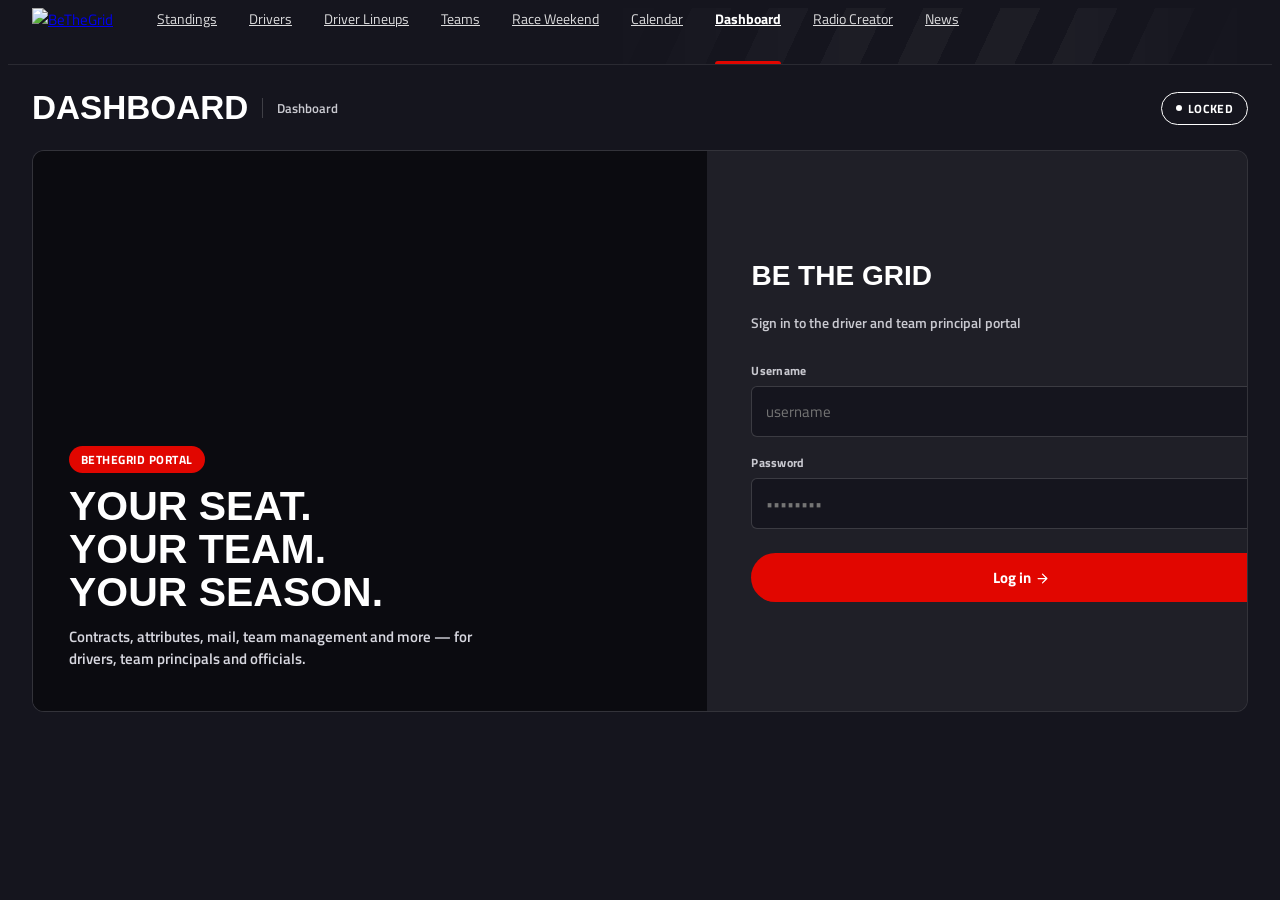
==== commit 88e4bf72: "Replace emojis and symbols with line icons site-wide - New BTG.icon(name) line-icon set in js/common" ====
--- a/BTG_DriverAttributes.html
+++ b/BTG_DriverAttributes.html
@@ -572,7 +572,8 @@
 <link rel="stylesheet" href="css/radio-card.css">
 <link rel="stylesheet" href="css/dashboard-radio.css?v=container-preview-2">
 <link rel="stylesheet" href="css/f1-theme.css?v=8">
-<link rel="stylesheet" href="css/dashboard-f1.css?v=3">
+<link rel="stylesheet" href="css/dashboard-f1.css?v=8">
+<link rel="stylesheet" href="css/licence-card.css?v=2">
 </head>
 <body data-page="dashboard">
 
@@ -628,7 +629,7 @@
           <label for="gate-password">Password</label>
           <input type="password" id="gate-password" name="password" placeholder="••••••••" autocomplete="current-password">
         </div>
-        <button type="submit" class="action action-lead btn-login" id="unlock-btn"><span>Log in →</span></button>
+        <button type="submit" class="action action-lead btn-login" id="unlock-btn"><span>Log in <svg class="ic ic-arrow-right" width="15" height="15" viewBox="0 0 24 24" fill="none" stroke="currentColor" stroke-width="2" stroke-linecap="round" stroke-linejoin="round" aria-hidden="true"><path d="M5 12h14M12 5l7 7-7 7"/></svg></span></button>
         </form>
         <div class="error-line" id="gate-error" style="margin-top:12px;"></div>
       </div>
@@ -907,7 +908,7 @@
 
     <div class="tool-card">
       <h3>Import race results (RLT / League export)</h3>
-      <p class="muted" style="margin-bottom:12px;">Import from a Racing League Tools (RLT) <code>.db</code> <i>or</i> a League-export <code>.db</code> (the schema that mirrors the DB: <code>Teams</code>, <code>races</code>, <code>race_results</code>…). The file is read locally in your browser — only the parsed data is sent to the DB. RLT files: pick the series (RLT can hold any series) and, if there are multiple championships for it, the right one; races are matched to the calendar by circuit (feature → <code>race_results</code>, sprint → <code>race_sprints</code>), replacing existing results for a matched race. League-export files carry their own series/teams/calendar/results and are upserted as-is (safe to re-run).</p>
+      <p class="muted" style="margin-bottom:12px;">Import from a Racing League Tools (RLT) <code>.db</code> <i>or</i> a League-export <code>.db</code> (the schema that mirrors the DB: <code>Teams</code>, <code>races</code>, <code>race_results</code>…). The file is read locally in your browser — only the parsed data is sent to the DB. RLT files: pick the series (RLT can hold any series) and, if there are multiple championships for it, the right one; races are matched to the calendar by circuit (feature to <code>race_results</code>, sprint to <code>race_sprints</code>), replacing existing results for a matched race. League-export files carry their own series/teams/calendar/results and are upserted as-is (safe to re-run).</p>
       <div class="field-row">
         <div class="field" style="max-width:190px;">
           <label for="imp-series-select">Series (RLT only)</label>
@@ -1089,22 +1090,30 @@
         <h2 id="chat-heading">Team Chat</h2>
       </div>
     </div>
-    <div class="field hidden" id="chat-room-picker" style="max-width:340px; margin-bottom:14px;">
-      <label for="chat-room-select">Chat</label>
-      <select id="chat-room-select"></select>
+    <div class="cx-shell" id="chat-shell">
+    <div class="cx-top">
+      <span class="cx-logo" id="chat-team-logo"></span>
+      <div class="cx-id"><div class="cx-kicker">Team radio &middot; Pit wall</div><div class="cx-title" id="chat-title">Team</div></div>
+      <span class="cx-live"><i></i>Live</span>
+      <div class="field hidden" id="chat-room-picker">
+        <label for="chat-room-select">Channel</label>
+        <select id="chat-room-select"></select>
+      </div>
     </div>
     <div class="chat-app">
       <div class="chat-side">
-        <div class="chat-side-head">Online now</div>
+        <div class="chat-side-head">Crew online</div>
         <div id="chat-members"></div>
       </div>
       <div class="chat-main">
         <div id="chat-messages"></div>
         <div class="chat-input-row">
-          <input type="text" id="chat-input" placeholder="Message your team…" autocomplete="off">
+          <span class="cx-mic" aria-hidden="true"><svg viewBox="0 0 24 24" width="18" height="18" fill="none" stroke="currentColor" stroke-width="2" stroke-linecap="round"><rect x="9" y="3" width="6" height="11" rx="3"/><path d="M5 11a7 7 0 0 0 14 0M12 18v3"/></svg></span>
+          <input type="text" id="chat-input" placeholder="Radio your team…" autocomplete="off">
           <button class="action action-lead action-compact" id="chat-send-btn"><span>Send</span></button>
         </div>
       </div>
+    </div>
     </div>
   </section>
 
@@ -1248,7 +1257,7 @@
       <div class="field-row" id="season-clock-controls">
         <button class="action" id="season-next-day-btn"><span>Next day</span></button>
         <button class="action" id="season-next-week-btn"><span>Next week</span></button>
-        <button class="action action-lead" id="season-next-race-btn"><span>Next race →</span></button>
+        <button class="action action-lead" id="season-next-race-btn"><span>Next race <svg class="ic ic-arrow-right" width="15" height="15" viewBox="0 0 24 24" fill="none" stroke="currentColor" stroke-width="2" stroke-linecap="round" stroke-linejoin="round" aria-hidden="true"><path d="M5 12h14M12 5l7 7-7 7"/></svg></span></button>
       </div>
       <div class="season-cal-layout">
         <div id="season-calendar"></div>
@@ -1263,7 +1272,7 @@
       <div class="result-line" id="season-result" style="display:none;"></div>
     </div>
     <div class="tool-card" id="season-clock-card">
-      <h3>Auto clock — real date → race</h3>
+      <h3>Auto clock — real date to race</h3>
       <p class="muted" style="margin-bottom:10px;">Set the real-world date of the next race. The league clock eases toward it on a bell curve (slower as it gets close) and stops 2 days before race day. The scale is stored server-side only.</p>
       <div class="field-row">
         <label for="clock-series-select" style="width:auto; min-width:0;">Series</label>
@@ -1285,7 +1294,7 @@
       <p class="muted" style="margin-bottom:12px;">Advance to the next month — the monthly portion of every salary is paid out.</p>
       <div class="field-row">
         <div class="readout"><div class="value" id="admin-month">—</div><div class="caption">Current month</div></div>
-        <button class="action action-lead" id="advance-month-btn"><span>Next month →</span></button>
+        <button class="action action-lead" id="advance-month-btn"><span>Next month <svg class="ic ic-arrow-right" width="15" height="15" viewBox="0 0 24 24" fill="none" stroke="currentColor" stroke-width="2" stroke-linecap="round" stroke-linejoin="round" aria-hidden="true"><path d="M5 12h14M12 5l7 7-7 7"/></svg></span></button>
       </div>
       <div class="result-line" id="advance-month-result"></div>
     </div>
@@ -1316,8 +1325,8 @@
     <div class="section-head">
       <div class="section-head-mark"></div>
       <div class="section-head-body">
-        <span class="section-head-num">03 — Driver</span>
-        <h2>Ratings</h2>
+        <span class="section-head-num">03 — Development</span>
+        <h2>Driver development</h2>
       </div>
     </div>
     <div class="field hidden" id="driver-select-wrap" style="max-width:420px; margin-bottom:16px;">
@@ -1337,10 +1346,15 @@
       <span class="driver-meta-tag affil-tag hidden" id="driver-affil-tag">Affiliation: <span id="driver-affil-name"></span></span>
     </div>
 
-    <div class="ov-stats" style="margin-top:16px;">
-      <div class="ov-stat-card"><div class="v" id="ro-ovr">—</div><div class="k">Current OVR</div></div>
-      <div class="ov-stat-card"><div class="v" style="color:var(--moss)" id="ro-live">—</div><div class="k">Live OVR</div></div>
-      <div class="ov-stat-card"><div class="v" style="color:var(--brass)" id="ro-target">—</div><div class="k">Target OVR</div></div>
+    <div id="attr-banner"></div>
+    <div class="ovr-meter">
+      <div class="ovr-meter__nums">
+        <div class="ovr-num"><div class="v" id="ro-ovr">—</div><div class="k">Current OVR</div></div>
+        <div class="ovr-num ovr-num--live"><div class="v" id="ro-live">—</div><div class="k">Live OVR</div></div>
+        <div class="ovr-num ovr-num--target"><div class="v" id="ro-target">—</div><div class="k">Target OVR</div></div>
+      </div>
+      <div class="ovr-meter__track"><div class="ovr-meter__fill" id="ovr-meter-fill"></div></div>
+      <div class="ovr-meter__note" id="ovr-meter-note">Use your development points to reach your target rating.</div>
     </div>
   </section>
 
@@ -1350,7 +1364,7 @@
       <div class="section-head-mark"></div>
       <div class="section-head-body">
         <span class="section-head-num">04 — Attributes</span>
-        <h2>Allocate upgrade points</h2>
+        <h2>Skill upgrades</h2>
       </div>
     </div>
     <p class="muted" style="margin-bottom:16px;">
@@ -1403,7 +1417,7 @@
       </div>
 
       <div class="cluster" style="justify-content:flex-end; margin-top:16px;">
-        <button class="action action-compact" id="aggr-save-btn"><span>Commit Aggression →</span></button>
+        <button class="action action-compact" id="aggr-save-btn"><span>Commit Aggression <svg class="ic ic-arrow-right" width="15" height="15" viewBox="0 0 24 24" fill="none" stroke="currentColor" stroke-width="2" stroke-linecap="round" stroke-linejoin="round" aria-hidden="true"><path d="M5 12h14M12 5l7 7-7 7"/></svg></span></button>
       </div>
       <div class="result-line" id="aggr-result"></div>
     </div>
@@ -1415,7 +1429,7 @@
       <div class="section-head-mark"></div>
       <div class="section-head-body">
         <span class="section-head-num">05 — Confirm</span>
-        <h2>Write to sheet</h2>
+        <h2>Submit upgrades</h2>
       </div>
     </div>
     <div class="footer-row">
@@ -1423,7 +1437,7 @@
         <span class="tag" id="pending-tag"><span class="mark" style="background:var(--brass)"></span>No changes</span>
         <span class="tag tag-moss hidden" id="pool-ok-tag">Within target</span>
       </div>
-      <button class="action action-lead" id="submit-btn" disabled><span>Submit Update →</span></button>
+      <button class="action action-lead" id="submit-btn" disabled><span>Submit Update <svg class="ic ic-arrow-right" width="15" height="15" viewBox="0 0 24 24" fill="none" stroke="currentColor" stroke-width="2" stroke-linecap="round" stroke-linejoin="round" aria-hidden="true"><path d="M5 12h14M12 5l7 7-7 7"/></svg></span></button>
     </div>
     <div class="result-line" id="result-line" style="margin-top:14px;"></div>
   </section>
@@ -1530,17 +1544,21 @@
   </section>
 
   <!-- 07 · ACCOUNT SETTINGS -->
-  <section id="radio-section" class="hidden"><div class="section-head"><div class="section-head-mark"></div><div class="section-head-body"><h2>Game-connected radio</h2></div></div><div id="dashboard-radio"></div></section>
+  <section id="radio-section" class="hidden"><div class="section-head"><div class="section-head-mark"></div><div class="section-head-body"><span class="section-head-num">06 — Radio creator</span><h2>Team radio</h2></div></div><div id="dashboard-radio"></div></section>
 
   <section id="account-section" class="hidden">
     <div class="section-head">
       <div class="section-head-mark"></div>
       <div class="section-head-body">
         <span class="section-head-num">07 — Account</span>
-        <h2>Change username &amp; password</h2>
+        <h2>Account</h2>
       </div>
     </div>
-    <div class="tool-card">
+    <div class="acct-grid">
+    <div class="acct-licence" id="acct-licence"></div>
+    <div class="tool-card acct-form">
+      <h3>Change login</h3>
+      <p class="muted" style="margin:0 0 14px;">Update the username or password you use to sign in. Leave a field empty to keep it.</p>
       <div class="field-row">
         <div class="field">
           <label for="acct-username">New username</label>
@@ -1554,6 +1572,7 @@
       </div>
       <div class="result-line" id="acct-result"></div>
     </div>
+    </div>
   </section>
 
     </div>
@@ -1565,7 +1584,7 @@
   <div class="modal">
     <div class="modal-header">
       <div class="modal-title" id="compose-title">New message</div>
-      <button class="modal-close" onclick="closeMailCompose()">✕</button>
+      <button class="modal-close" onclick="closeMailCompose()" aria-label="Close"><svg class="ic ic-x" width="18" height="18" viewBox="0 0 24 24" fill="none" stroke="currentColor" stroke-width="2" stroke-linecap="round" stroke-linejoin="round" aria-hidden="true"><path d="M18 6 6 18M6 6l12 12"/></svg></button>
     </div>
     <div class="modal-body">
       <div class="field">
@@ -1591,7 +1610,7 @@
   <div class="modal">
     <div class="modal-header">
       <div class="modal-title">Modify contract</div>
-      <button class="modal-close" onclick="closeContractModify()">✕</button>
+      <button class="modal-close" onclick="closeContractModify()" aria-label="Close"><svg class="ic ic-x" width="18" height="18" viewBox="0 0 24 24" fill="none" stroke="currentColor" stroke-width="2" stroke-linecap="round" stroke-linejoin="round" aria-hidden="true"><path d="M18 6 6 18M6 6l12 12"/></svg></button>
     </div>
     <div class="modal-body">
       <div class="field-row">
@@ -1643,6 +1662,7 @@
 <script src="js/notification-sounds.js"></script>
 <script src="js/parts-design.js"></script>
 <script src="js/contract-workflows.js"></script>
+<script src="js/licence-card.js?v=1"></script>
 <script>
 /* ============================================================
    CONFIG
@@ -1940,6 +1960,30 @@
 }
 
 const MONTH_NAMES = ['January','February','March','April','May','June','July','August','September','October','November','December'];
+/* ---------- proper team names ("aston_martin" → "Aston Martin") ---------- */
+function prettyTeam(key) {
+  var k = String(key == null ? '' : key).trim();
+  if (!k) return '';
+  var n = '';
+  try { if (BTG.DBCache && BTG.DBCache.teamName) n = BTG.DBCache.teamName(k); } catch (e) {}
+  if ((!n || n === k) && BTG.Roster && BTG.Roster.teamName) { try { n = BTG.Roster.teamName(k, false) || n; } catch (e) {} }
+  if (!n || n === k) n = /[_]/.test(k) || k === k.toLowerCase() ? k.replace(/_/g, ' ').replace(/\b\w/g, function (c) { return c.toUpperCase(); }) : k;
+  return n;
+}
+/* Replace raw team keys inside free text (money-log labels etc.). */
+function prettyTeamsIn(text) {
+  var keys = [];
+  try { keys = ((BTG.DBCache && BTG.DBCache.data && BTG.DBCache.data()) || {}).teams || []; } catch (e) { keys = []; }
+  var out = String(text == null ? '' : text);
+  keys.forEach(function (t) {
+    var k = String(t.team_key || '');
+    if (!k || k.length < 3) return;
+    var re = new RegExp('(^|[^A-Za-z0-9_])' + k.replace(/[.*+?^${}()|[\]\\]/g, '\\$&') + '(?=$|[^A-Za-z0-9_])', 'g');
+    if (k === k.toLowerCase()) out = out.replace(re, function (m, pre) { return pre + prettyTeam(k); });
+  });
+  return out;
+}
+
 function fmtMoney(n) {
   if (n === null || n === undefined || n === '' || isNaN(Number(n))) return '—';
   n = Number(n);
@@ -2019,7 +2063,7 @@
     err.textContent = 'Could not reach the gateway script: ' + e.message;
     err.style.display = 'block';
   } finally {
-    btn.disabled = false; btn.querySelector('span').textContent = 'Log in →';
+    btn.disabled = false; btn.querySelector('span').innerHTML = 'Log in ' + BTG.icon('arrow-right', 15);
   }
 });
 
@@ -2401,7 +2445,7 @@
   const overlay = document.createElement('div');
   overlay.className = 'modal-overlay open';
   overlay.innerHTML = '<div class="modal">'
-    + '<div class="modal-header"><div class="modal-title">' + BTG.esc(pt.catalog_name) + ' — Car ' + car + '</div><button type="button" class="modal-close">✕</button></div>'
+    + '<div class="modal-header"><div class="modal-title">' + BTG.esc(pt.catalog_name) + ' — Car ' + car + '</div><button type="button" class="modal-close" aria-label="Close">' + BTG.icon('x', 18) + '</button></div>'
     + '<div class="modal-body">'
     + '<p class="muted" style="margin-bottom:12px;">Compare your team’s current estimates, then choose a design. More laps narrow the ranges.</p>'
     + '<div class="pa-design-list">'
@@ -2475,6 +2519,7 @@
   if (tab) tab.sections.forEach(function (id) { const el = document.getElementById(id); if (el) el.classList.remove('hidden'); });
   document.querySelectorAll('#dash-nav button').forEach(function (b) { b.classList.toggle('active', b.dataset.tab === tabId); });
   if (tabId === 'radio' && window.DashboardRadio) DashboardRadio.mount(document.getElementById('dashboard-radio'));
+  if (tabId === 'account') renderAccountLicence();
   if (tabId === 'partorders') renderPartOrders();
   if (tabId === 'partsallocation') renderPartsAllocation();
   if (tabId === 'season') { loadSeasonClock(); loadSeasonClockUI(); }
@@ -2508,21 +2553,43 @@
     wrap.innerHTML = '<div class="muted">No transactions yet. Salaries, sponsor payments, parts and bonuses are logged here as money moves.</div>';
     return;
   }
-  const groups = {};
+  // Month blocks: "May 2024" header with the month's net, rows with an in/out icon.
+  const MONTHS = ['January','February','March','April','May','June','July','August','September','October','November','December'];
+  const months = {};
+  let totalIn = 0, totalOut = 0;
   rows.forEach(function (r) {
-    const key = r.league_date || (r.created_at ? r.created_at.slice(0, 10) : '—');
-    (groups[key] = groups[key] || []).push(r);
-  });
-  let html = '';
-  Object.keys(groups).sort().reverse().forEach(function (key) {
-    html += '<div class="tx-group"><div class="tx-date">' + BTG.esc(key) + '</div>';
-    groups[key].forEach(function (r) {
-      const cls = r.amount >= 0 ? 'pos' : 'neg';
-      html += '<div class="tx-row"><span class="tx-label">' + BTG.esc(r.label) + '</span>'
-        + '<span class="tx-amt ' + cls + '">' + (r.amount >= 0 ? '+' : '−') + fmtMoney(Math.abs(r.amount)) + '</span></div>';
+    const d = r.league_date || (r.created_at ? r.created_at.slice(0, 10) : '');
+    const key = /^\d{4}-\d{2}/.test(d) ? d.slice(0, 7) : '—';
+    (months[key] = months[key] || []).push(r);
+    if (r.amount >= 0) totalIn += r.amount; else totalOut += -r.amount;
+  });
+  const keys = Object.keys(months).sort().reverse();
+  const net = totalIn - totalOut;
+  const sign = function (v) { return (v >= 0 ? '+' : '−') + fmtMoney(Math.abs(v)); };
+  let html = '<div class="ml-summary">'
+    + '<div class="ml-sum"><span class="ml-sum__k">Money in</span><span class="ml-sum__v ml-pos">+' + fmtMoney(totalIn) + '</span></div>'
+    + '<div class="ml-sum"><span class="ml-sum__k">Money out</span><span class="ml-sum__v ml-neg">−' + fmtMoney(totalOut) + '</span></div>'
+    + '<div class="ml-sum"><span class="ml-sum__k">Net</span><span class="ml-sum__v ' + (net >= 0 ? 'ml-pos' : 'ml-neg') + '">' + sign(net) + '</span></div>'
+    + '</div>';
+  keys.forEach(function (key, i) {
+    const list = months[key];
+    const mNet = list.reduce(function (a, r) { return a + (Number(r.amount) || 0); }, 0);
+    const label = key === '—' ? 'Undated' : MONTHS[Number(key.slice(5, 7)) - 1] + ' ' + key.slice(0, 4);
+    html += '<div class="ml-month' + (i >= 3 ? ' tx-more' : '') + '">'
+      + '<div class="ml-month__head"><span class="ml-month__name">' + BTG.esc(label) + '</span>'
+      + '<span class="ml-month__net ' + (mNet >= 0 ? 'ml-pos' : 'ml-neg') + '">' + sign(mNet) + '<small>net</small></span></div>';
+    list.forEach(function (r) {
+      const pos = r.amount >= 0;
+      html += '<div class="ml-row">'
+        + '<span class="ml-icon ' + (pos ? 'ml-icon--in' : 'ml-icon--out') + '">' + (pos ? BTG.icon('arrow-down', 14) : BTG.icon('arrow-up', 14)) + '</span>'
+        + '<span class="ml-label">' + BTG.esc(prettyTeamsIn(r.label)) + '</span>'
+        + '<span class="ml-amt ' + (pos ? 'ml-pos' : 'ml-neg') + '">' + sign(r.amount) + '</span></div>';
     });
     html += '</div>';
   });
+  if (keys.length > 3) {
+    html += '<button type="button" class="action action-compact tx-toggle" onclick="var w=this.parentNode;var open=w.classList.toggle(\'tx-open\');this.querySelector(\'span\').textContent=open?\'Show less\':\'Show all (' + keys.length + ' months)\';"><span>Show all (' + keys.length + ' months)</span></button>';
+  }
   wrap.innerHTML = html;
 }
 
@@ -2561,21 +2628,70 @@
   const results = rec && rec.seasonStats && rec.seasonStats.results ? rec.seasonStats.results : [];
   const lastRace = results.length ? ('P' + results[results.length - 1].pos) : '—';
   const num = d.number || (rec ? rec.carNumber : '') || '';
+  const team = prettyTeam(d.team);
+  const band = (team && BTG.teamBandFor) ? BTG.teamBandFor(team) : null;
   el.innerHTML =
-    '<div class="ov-hero">'
-    + '<div class="ov-hero__photo">' + BTG.driverPhotoImg(d.driver, 84, 'dp-hero__img', CURRENT_YEAR) + (num ? '<div class="ov-hero__num">' + BTG.esc(num) + '</div>' : '') + '</div>'
-    + '<div><div class="ov-hero__name">' + BTG.esc(d.driver) + '</div>'
-    + '<div class="ov-hero__meta">'
-    + (d.team ? '<span class="ov-tag">' + BTG.esc(d.team) + '</span>' : '')
-    + '<span>' + BTG.flagImg(d.nation, 16, 11) + ' ' + BTG.esc(d.nation || '') + '</span>'
-    + (BTG.numberSlot ? BTG.numberSlot(num, name, 20, '', undefined, undefined, CURRENT_YEAR) : '')
-    + '</div></div></div>'
+    '<div class="ov-banner"' + (band ? ' style="' + band.style + '"' : '') + '>'
+    + '<div class="ov-banner__text">'
+    +   '<div class="ov-banner__kicker">' + BTG.esc(team || 'Free agent') + ' &middot; Driver &middot; ' + BTG.esc(CURRENT_YEAR || '') + '</div>'
+    +   '<div class="ov-banner__name">' + BTG.esc(String(d.driver).split(' ').slice(0, -1).join(' ')) + ' <b>' + BTG.esc(String(d.driver).split(' ').slice(-1)[0]) + '</b></div>'
+    +   '<div class="ov-banner__meta">'
+    +     (team && BTG.teamLogoImg ? '<span class="ov-banner__team">' + BTG.teamLogoImg(d.team, d.series || 'F1', 22) + '<span>' + BTG.esc(team) + '</span></span>' : '')
+    +     (d.nation ? '<span class="ov-banner__nat">' + BTG.flagImg(d.nation, 22, 15) + ' ' + BTG.esc(d.nation) + '</span>' : '')
+    +     (num ? '<span class="ov-banner__num">#' + BTG.esc(num) + '</span>' : '')
+    +   '</div>'
+    + '</div>'
+    + '<div class="ov-banner__photo">' + BTG.driverPhotoImg(d.driver, 240, 'ov-banner__img', CURRENT_YEAR) + '</div>'
+    + '</div>'
     + '<div class="ov-stats">'
     + '<div class="ov-stat-card"><div class="v" style="color:var(--team-accent-hot)">' + (d.ovr != null ? d.ovr : '—') + '</div><div class="k">Overall rating</div></div>'
     + '<div class="ov-stat-card"><div class="v">P' + BTG.esc(standing) + '</div><div class="k">Championship</div></div>'
     + '<div class="ov-stat-card"><div class="v">' + BTG.esc(points) + '</div><div class="k">Season points</div></div>'
     + '<div class="ov-stat-card"><div class="v">' + BTG.esc(lastRace) + '</div><div class="k">Last race</div></div>'
     + '</div>';
+  setMasthead(d.driver, (team ? team + ' · ' : '') + 'Driver');
+}
+
+/* Account tab: paddock-pass licence for whoever is logged in. */
+function renderAccountLicence() {
+  var el = document.getElementById('acct-licence');
+  if (!el || !CURRENT_USER || !BTG.LicenceCard) return;
+  var role = CURRENT_USER.role;
+  var name = CURRENT_USER.username, teamKey = '', roleLbl = 'Member', series = '', nation = '', number = '', isDriver = false;
+  if (role === 'driver' && SELECTED) { name = SELECTED.driver; teamKey = SELECTED.team || ''; roleLbl = 'Race driver'; series = SELECTED.series || ''; nation = SELECTED.nation || ''; number = SELECTED.number || ''; isDriver = true; }
+  else if (role === 'tp') { name = (DASH && DASH.tp && DASH.tp.name) || CURRENT_USER.username; teamKey = selectedTpTeam() || ''; roleLbl = 'Team Principal'; }
+  else if (role === 'admin') roleLbl = 'Race control';
+  else if (role === 'seriesrunner') roleLbl = 'Series runner';
+  var trow = teamRowFor(teamKey);
+  if (!series && trow) series = trow.series || '';
+  var drow = null;
+  try { drow = ((BTG.DBCache.data() || {}).drivers || []).filter(function (x) { return String(x.full_name).toLowerCase() === String(name).toLowerCase(); })[0] || null; } catch (e) {}
+  if (isDriver && !number && drow) number = drow.driver_number || '';
+  if (isDriver && !nation && drow) nation = drow.nation || '';
+  var idPart = drow ? String(drow.driver_id) : String(Math.abs(Array.from(String(CURRENT_USER.username)).reduce(function (h, c) { return (h * 31 + c.charCodeAt(0)) | 0; }, 7)) % 10000);
+  while (idPart.length < 4) idPart = '0' + idPart;
+  var yy = String(CURRENT_YEAR || new Date().getFullYear()).slice(-2);
+  var cat = isDriver ? (series || 'BTG') : (role === 'tp' ? 'TP' : (role === 'admin' ? 'RC' : 'SR'));
+  var parts = String(name).trim().split(/\s+/);
+  var c2 = (trow && trow.color_secondary) || '#ffffff';
+  el.innerHTML = BTG.LicenceCard.render('pass', {
+    name: name, first: parts.length > 1 ? parts.slice(0, -1).join(' ') : '', last: parts[parts.length - 1] || name,
+    role: roleLbl, isDriver: isDriver, category: cat, team: teamKey ? prettyTeam(teamKey) : '', nation: nation, number: number,
+    year: CURRENT_YEAR || new Date().getFullYear(), licNo: 'BTG-' + cat + '-' + idPart + '-' + yy,
+    color: teamColorFor(teamKey), color2: c2,
+    photoHtml: isDriver && BTG.driverPhotoImg ? BTG.driverPhotoImg(name, 300, '', CURRENT_YEAR) : mailAvatar(name, 'lc-ini'),
+    flagHtml: nation && BTG.flagImg ? BTG.flagImg(nation, 20, 14) : '',
+    teamLogoHtml: trow && BTG.teamLogoImg ? BTG.teamLogoImg(trow.team_key, trow.series || 'F1', 22) : ''
+  });
+  BTG.LicenceCard.bindTilt(el);
+}
+
+/* Masthead: who is logged in instead of "Dashboard | Dashboard". */
+function setMasthead(name, role) {
+  var n = document.querySelector('.masthead .identity .name');
+  var r = document.querySelector('.masthead .identity .role');
+  if (n) n.textContent = name || 'Dashboard';
+  if (r) r.textContent = role || 'Dashboard';
 }
 
 function renderTpOverview() {
@@ -2759,19 +2875,40 @@
   else if (role === 'driver') contracts = contracts.filter(function (c) { return c.driver === (SELECTED && SELECTED.driver); });
 
   const sorted = contracts.slice().sort(function (a, b) { return (Number(a.seat) || 0) - (Number(b.seat) || 0); });
+  const nowYear = Number(CURRENT_YEAR) || new Date().getFullYear();
   const rows = sorted.map(function (c) {
     var actions = '';
     if (role === 'tp' || role === 'driver') {
-      actions = '<td>' + (role === 'tp' ? '<button class="action action-quiet action-compact" onclick="openContractModify(' + Number(c.row) + ')"><span>Modify</span></button>' : '')
-        + '<button class="action action-quiet action-compact" onclick="openContractExit(' + Number(c.row) + ')"><span>End contract</span></button></td>';
-    }
-    return '<tr><td class="strong">' + BTG.esc(c.driver) + '</td><td>' + BTG.esc(c.team) + '</td>'
-      + '<td>' + fmtMoney(c.salary) + '</td><td>' + BTG.esc(c.from || '—') + '–' + BTG.esc(c.till || '—') + '</td>'
-      + '<td>' + BTG.esc(c.seat || '—') + '</td><td><span class="tag-pill">' + BTG.esc(seatCategoryLabel_(c.seat, c.team)) + '</span></td>'
-      + '<td>' + (c.promise ? BTG.esc(c.promise.series + (c.promise.by ? ' by ' + c.promise.by : '')) : '—') + '</td>'
-      + '<td>' + (c.bonus > 0 ? fmtMoney(c.bonus) : '—') + '</td>'
-      + '<td>' + Number(c.buyoutMultiplier == null ? 2 : c.buyoutMultiplier).toFixed(1) + '&times;</td>'
-      + actions + '</tr>';
+      actions = '<div class="ct-card__actions">' + (role === 'tp' ? '<button class="action action-quiet action-compact" onclick="openContractModify(' + Number(c.row) + ')"><span>Modify</span></button>' : '')
+        + '<button class="action action-quiet action-compact" onclick="openContractExit(' + Number(c.row) + ')"><span>End contract</span></button></div>';
+    }
+    var trow = teamRowFor(c.team);
+    var col = teamColorFor(c.team);
+    var from = Number(c.from), till = Number(c.till);
+    var span = (from && till && till >= from) ? (till - from + 1) : 0;
+    var done = span ? Math.max(0, Math.min(span, nowYear - from + 1)) : 0;
+    var years = '';
+    if (span) { for (var y = from; y <= till; y++) years += '<span class="ct-yr' + (y < nowYear ? ' is-past' : (y === nowYear ? ' is-now' : '')) + '">' + String(y) + '</span>'; }
+    var left = span ? Math.max(0, till - nowYear) : null;
+    var cat = seatCategoryLabel_(c.seat, c.team);
+    return '<article class="ct-card" style="--ct-team:' + col + '">'
+      + '<header class="ct-card__head">'
+      +   '<span class="ct-card__logo">' + (trow && BTG.teamLogoImg ? BTG.teamLogoImg(trow.team_key, trow.series || 'F1', 30) : '') + '</span>'
+      +   '<span class="ct-card__team"><small>Driver agreement</small><b>' + BTG.esc(prettyTeam(c.team)) + '</b></span>'
+      +   '<span class="ct-card__seat">' + BTG.esc(cat) + (c.seat ? '<i>Seat ' + BTG.esc(c.seat) + '</i>' : '') + '</span>'
+      + '</header>'
+      + '<div class="ct-card__driver">' + (BTG.driverPhotoImg ? '<span class="ct-card__photo">' + BTG.driverPhotoImg(c.driver, 64, '', CURRENT_YEAR) + '</span>' : '')
+      +   '<span><small>Driver</small><b>' + BTG.esc(c.driver) + '</b></span>'
+      +   '<span class="ct-card__salary"><small>Annual salary</small><b>' + fmtMoney(c.salary) + '</b></span></div>'
+      + (span ? '<div class="ct-card__term"><div class="ct-card__termhead"><small>Term ' + BTG.esc(c.from) + '–' + BTG.esc(c.till) + '</small><small>' + (left === 0 ? 'Final season' : (left > 0 ? left + ' season' + (left === 1 ? '' : 's') + ' remaining' : '')) + '</small></div>'
+          + '<div class="ct-years" style="--n:' + span + '">' + years + '</div></div>' : '<div class="ct-card__term"><small>Term ' + BTG.esc(c.from || '—') + '–' + BTG.esc(c.till || '—') + '</small></div>')
+      + '<dl class="ct-card__clauses">'
+      +   '<div><dt>Signing bonus</dt><dd>' + (c.bonus > 0 ? fmtMoney(c.bonus) : '—') + '</dd></div>'
+      +   '<div><dt>Buyout clause</dt><dd>' + Number(c.buyoutMultiplier == null ? 2 : c.buyoutMultiplier).toFixed(1) + '&times; salary</dd></div>'
+      +   '<div><dt>Promise</dt><dd>' + (c.promise ? BTG.esc(c.promise.series + (c.promise.by ? ' by ' + c.promise.by : '')) : '—') + '</dd></div>'
+      + '</dl>'
+      + actions
+      + '</article>';
   }).join('');
 
   var offers = (DASH.offers || []);
@@ -2782,8 +2919,9 @@
   offers.forEach(function (o, i) {
     const st = offerStatus(o);
     const offerClass = st === 'Rejected' ? 'denied' : (st === 'On Hold' ? 'warn' : '');
-    offerHtml += '<div class="offer ' + offerClass + '">'
-      + '<div class="offer-top"><span class="strong">' + BTG.esc(o.team) + ' → ' + BTG.esc(o.target) + '</span>' + (o.modify ? '<span class="tag-pill warn">Contract change</span>' : '') + (o.offerKind === 'loan' ? '<span class="tag-pill">Loan - ' + BTG.esc(o.loanTeam) + ' (' + (o.loanPercent || 0) + '% paid by them)</span>' : '')
+    var otr = teamRowFor(o.team);
+    offerHtml += '<div class="offer ' + offerClass + '" style="--ct-team:' + teamColorFor(o.team) + '">'
+      + '<div class="offer-top">' + (otr && BTG.teamLogoImg ? '<span class="offer-logo">' + BTG.teamLogoImg(otr.team_key, otr.series || 'F1', 26) + '</span>' : '') + '<span class="strong">' + BTG.esc(prettyTeam(o.team)) + ' ' + BTG.icon('arrow-right', 14) + ' ' + BTG.esc(prettyTeam(o.target)) + '</span>' + (o.modify ? '<span class="tag-pill warn">Contract change</span>' : '') + (o.offerKind === 'loan' ? '<span class="tag-pill">Loan - ' + BTG.esc(o.loanTeam) + ' (' + (o.loanPercent || 0) + '% paid by them)</span>' : '')
       + '<span class="stamp">' + fmtMoney(o.salary) + ' · ' + BTG.esc(o.from || '—') + '–' + BTG.esc(o.till || '—') + (o.role ? ' · ' + BTG.esc(o.role) : '') + '</span></div>'
       + (o.message ? '<div class="offer-body">' + BTG.esc(o.message) + '</div>' : '')
       + (o.promise ? '<div class="offer-body">Promise: seat in <b>' + BTG.esc(o.promise.series) + '</b>' + (o.promise.by ? ' by <b>' + BTG.esc(o.promise.by) + '</b>' : '') + '</div>' : '')
@@ -2793,22 +2931,22 @@
       + '</div>';
   });
 
-  var actionsHead = (role === 'tp' || role === 'driver') ? '<th>Actions</th>' : '';
-  var html = '<div class="ov-card" style="margin-bottom:18px;"><div class="ov-card-title">Signed contracts</div>'
-    + (rows ? '<div class="contract-table-scroll"><table class="contract-table"><thead><tr><th>Driver</th><th>Team</th><th>Salary</th><th>Period</th><th>Seat</th><th>Role</th><th>Promise</th><th>Bonus</th><th>Buyout</th>' + actionsHead + '</tr></thead><tbody>' + rows + '</tbody></table></div>' : '<div class="muted">No contracts.</div>')
+  var html = '<div class="ct-block"><div class="ct-block__head"><h3>Signed contracts</h3><span>' + sorted.length + ' active</span></div>'
+    + (rows ? '<div class="ct-grid">' + rows + '</div>' : '<div class="ct-empty">No contracts on file.</div>')
     + '</div>'
-    + '<div class="ov-card" style="margin-bottom:18px;"><div class="ov-card-title">Pending offers</div>'
-    + (offerHtml || '<div class="muted">No pending offers.</div>')
+    + '<div class="ct-block"><div class="ct-block__head"><h3>Offers on the table</h3><span>' + offers.length + '</span></div>'
+    + (offerHtml ? '<div class="ct-offers">' + offerHtml + '</div>' : '<div class="ct-empty">No pending offers.</div>')
     + '</div>';
 
   html += contractExitRequestsHtml(role);
 
+  if (role === 'tp' || role === 'driver') html += '<div class="ct-block__head ct-block__head--sep"><h3>Negotiation desk</h3></div><div class="ct-forms">';
   if (role === 'tp') {
     var tpTeams = (DASH.tp.teams || []).map(function (t) { return t.key; });
     var tpTeamSel = selectedTpTeam();
     html += '<div class="ov-card"><div class="ov-card-title">Send a contract offer</div>'
       + '<div class="field-row"><div class="field"><label for="c-team-tp">Team</label><select id="c-team-tp">'
-      + (tpTeams.length ? tpTeams.map(function (k) { return '<option value="' + BTG.esc(k) + '"' + (k === tpTeamSel ? ' selected' : '') + '>' + BTG.esc(k) + '</option>'; }).join('') : '<option value="">— no team —</option>')
+      + (tpTeams.length ? tpTeams.map(function (k) { return '<option value="' + BTG.esc(k) + '"' + (k === tpTeamSel ? ' selected' : '') + '>' + BTG.esc(prettyTeam(k)) + '</option>'; }).join('') : '<option value="">— no team —</option>')
       + '</select></div><div class="field"><label for="c-driver">Driver</label><select id="c-driver">'
       + ((DASH.allDrivers && DASH.allDrivers.length)
           ? '<option value="">— choose a driver —</option>' + DASH.allDrivers.map(function (d) { return '<option>' + BTG.esc(d) + '</option>'; }).join('')
@@ -2855,6 +2993,7 @@
       + '<button class="action action-lead" id="p-send-btn"><span>Send pay-for-seat</span></button><div class="result-line" id="p-result"></div></div>';
   }
 
+  if (role === 'tp' || role === 'driver') html += '</div>';
   if (role === 'driver' || role === 'tp') {
     var ad = DASH.autoDeny || {};
     html += '<div class="ov-card" style="margin-top:18px;"><div class="ov-card-title">Auto-deny rules</div>'
@@ -3124,6 +3263,7 @@
 
   if (data.role === 'admin') {
     setStatus('admin', 'Admin — ' + data.username);
+    setMasthead('Dashboard', 'Admin · ' + data.username);
     DRIVERS = data.drivers || [];
     TEAMS = data.teams || [];
     MAIL_FILTER = 'BTG Officials';
@@ -3132,6 +3272,7 @@
     renderSeriesRunners();
   } else if (data.role === 'tp') {
     setStatus('driver', 'Team Principal — ' + data.username);
+    setMasthead(data.username, 'Team Principal');
     document.getElementById('driver-select-wrap').classList.add('hidden');
     TP_TEAM_SEL = null;
     populateTpTeamSwitch();
@@ -3178,6 +3319,7 @@
   if (tsw) { tsw.value = ''; tsw.innerHTML = ''; }
   setTeamColors(null); // reset to default ember tones
   setStatus('locked', 'Locked');
+  setMasthead('Dashboard', 'Dashboard');
 });
 
 /* ---------- refresh (re-login without logging out) ---------- */
@@ -3197,10 +3339,10 @@
       renderContracts();
       buildDashSidebar(CURRENT_USER.role);
     } else {
-      alert('✗ ' + data.error);
+      alert('' + data.error);
     }
   } catch (e) {
-    alert('✗ Could not reach the gateway script.');
+    alert('Could not reach the gateway script.');
   }
 }
 
@@ -3209,9 +3351,9 @@
   try {
     const data = await callGateway('session', {});
     if (data.ok) onLoginSuccess(data);
-    else alert('✗ ' + data.error);
+    else alert('' + data.error);
   } catch (e) {
-    alert('✗ Could not reach the gateway script.');
+    alert('Could not reach the gateway script.');
   }
 }
 
@@ -3852,7 +3994,7 @@
       + '<div style="color:var(--copy-soft);font-size:12px;margin-top:2px;">'
       + 'Feature: ' + r.feature.length + ' drivers' + (r.laps ? ' · ' + r.laps + ' laps' : '')
       + (r.sprint.length ? ' &nbsp;|&nbsp; Sprint: ' + r.sprint.length + ' drivers' : '')
-      + (skip.length ? ' &nbsp;<span style="color:#f59e0b;">⚠ ' + BTG.esc(skip.join('; ')) + '</span>' : '')
+      + (skip.length ? ' &nbsp;<span style="color:#f59e0b;">' + BTG.icon('alert', 14, 'ic-warn') + ' ' + BTG.esc(skip.join('; ')) + '</span>' : '')
       + '</div></div>';
   });
   if (IMP.warnings.length) {
@@ -4889,7 +5031,7 @@
 function showResult(el, ok, text) {
   el.style.display = 'block';
   el.className = 'result-line ' + (ok ? 'ok' : 'err');
-  el.textContent = text;
+  el.innerHTML = BTG.statusHtml(text);
 }
 
 /* ---------- driver + attributes ---------- */
@@ -4909,7 +5051,7 @@
   document.getElementById('driver-hero-name').textContent = SELECTED.driver;
   document.getElementById('driver-hero-ovr').textContent = SELECTED.ovr.toFixed(1);
   var flagHtml = iocFlagImg(SELECTED.nation, 48, 36);
-  document.getElementById('driver-hero-flag').innerHTML = flagHtml || '🏳️';
+  document.getElementById('driver-hero-flag').innerHTML = flagHtml || BTG.icon('flag', 28);
   document.getElementById('driver-hero-nation-code').textContent = SELECTED.nation || '—';
   document.getElementById('driver-hero').classList.remove('hidden');
 
@@ -4924,7 +5066,7 @@
     metaRow.classList.remove('hidden');
     if (hasTeam) {
       teamTag.classList.remove('hidden');
-      document.getElementById('driver-team-name').textContent = SELECTED.team.trim();
+      document.getElementById('driver-team-name').textContent = prettyTeam(SELECTED.team.trim());
     } else {
       teamTag.classList.add('hidden');
     }
@@ -4936,6 +5078,26 @@
     }
   } else {
     metaRow.classList.add('hidden');
+  }
+
+  // Development banner (same look as the Overview banner)
+  var abEl = document.getElementById('attr-banner');
+  if (abEl) {
+    var dteam = prettyTeam(SELECTED.team);
+    var dband = (dteam && BTG.teamBandFor) ? BTG.teamBandFor(dteam) : null;
+    var nm = String(SELECTED.driver || '');
+    abEl.innerHTML = '<div class="ov-banner ov-banner--dev"' + (dband ? ' style="' + dband.style + '"' : '') + '>'
+      + '<div class="ov-banner__text">'
+      +   '<div class="ov-banner__kicker">Development programme &middot; ' + BTG.esc(CURRENT_YEAR || '') + '</div>'
+      +   '<div class="ov-banner__name">' + BTG.esc(nm.split(' ').slice(0, -1).join(' ')) + ' <b>' + BTG.esc(nm.split(' ').slice(-1)[0]) + '</b></div>'
+      +   '<div class="ov-banner__meta">'
+      +     (dteam && BTG.teamLogoImg ? '<span class="ov-banner__team">' + BTG.teamLogoImg(SELECTED.team, SELECTED.series || 'F1', 22) + '<span>' + BTG.esc(dteam) + '</span></span>' : '')
+      +     (SELECTED.nation ? '<span class="ov-banner__nat">' + BTG.flagImg(SELECTED.nation, 22, 15) + ' ' + BTG.esc(SELECTED.nation) + '</span>' : '')
+      +     (SELECTED.number ? '<span class="ov-banner__num">#' + BTG.esc(SELECTED.number) + '</span>' : '')
+      +   '</div>'
+      + '</div>'
+      + '<div class="ov-banner__photo">' + BTG.driverPhotoImg(nm, 240, 'ov-banner__img', CURRENT_YEAR) + '</div>'
+      + '</div>';
   }
 
   // Stats readouts
@@ -4964,7 +5126,7 @@
         + '<div class="attr-weight">Weight ' + weight + '%</div>'
         + '</div>'
         + '<div class="attr-right">'
-        + '<div class="attr-bar"><div class="attr-bar-fill" style="width:' + (base / 99 * 100) + '%"></div></div>'
+        + '<div class="attr-bar"><div class="attr-bar-fill" style="width:' + (base / 99 * 100) + '%"></div><div class="attr-bar-add" id="bar-add-' + attr.key + '" style="left:' + (base / 99 * 100) + '%"></div></div>'
         + '<div class="attr-val">' + base + '</div>'
         + '<div class="attr-delta" id="plus-' + attr.key + '"></div>'
         + '<div class="stepper">'
@@ -5338,6 +5500,8 @@
   ATTR_GROUPS.forEach(g => g.keys.forEach(a => {
     var plusSpan = document.getElementById('plus-' + a.key);
     plusSpan.textContent = PENDING[a.key] > 0 ? ('+' + PENDING[a.key]) : '';
+    var addBar = document.getElementById('bar-add-' + a.key);
+    if (addBar) addBar.style.width = (PENDING[a.key] / 99 * 100) + '%';
     var atMax = SELECTED.attributes[a.key] + PENDING[a.key] >= ATTR_MAX;
     var wouldExceed = live >= target;
     document.getElementById('add-' + a.key).disabled = wouldExceed || atMax;
@@ -5361,6 +5525,17 @@
   el.textContent = live.toFixed(1);
   var target = SELECTED.targetOvr || 0;
   el.style.color = live > target + 0.05 ? 'var(--team-accent-hot)' : 'var(--moss)';
+  var cur = SELECTED.ovr || 0;
+  var fill = document.getElementById('ovr-meter-fill');
+  var note = document.getElementById('ovr-meter-note');
+  var room = target - cur;
+  var pct = room > 0 ? Math.max(0, Math.min(1, (live - cur) / room)) : 1;
+  if (fill) fill.style.width = (pct * 100).toFixed(1) + '%';
+  if (note) {
+    if (room <= 0.05) note.textContent = 'At target rating — no development points available right now.';
+    else if (live >= target - 0.05) note.textContent = 'Target reached — submit to lock in your upgrades.';
+    else note.textContent = (target - live).toFixed(1) + ' OVR of development still available. Weighted skills (higher %) raise OVR faster.';
+  }
 }
 
 document.getElementById('submit-btn').addEventListener('click', async () => {
@@ -5377,7 +5552,7 @@
     resultLine.style.display = 'block';
     if (data.ok) {
       resultLine.className = 'result-line ok';
-      resultLine.textContent = '✓ Sheet updated. ' + SELECTED.driver + ' now at OVR ' + data.driver.ovr.toFixed(1) + '.';
+      resultLine.innerHTML = BTG.statusHtml('✓ Sheet updated. ' + SELECTED.driver + ' now at OVR ' + data.driver.ovr.toFixed(1) + '.');
       if (data.driver) {
         SELECTED = data.driver;
         const idx = DRIVERS.findIndex(d => d.driver === SELECTED.driver);
@@ -5387,14 +5562,14 @@
       renderDriver();
     } else {
       resultLine.className = 'result-line err';
-      resultLine.textContent = '✗ Update rejected: ' + data.error;
+      resultLine.innerHTML = BTG.statusHtml('✗ Update rejected: ' + data.error);
     }
   } catch (e) {
     resultLine.style.display = 'block';
     resultLine.className = 'result-line err';
-    resultLine.textContent = '✗ Could not reach the gateway script.';
+    resultLine.innerHTML = BTG.statusHtml('✗ Could not reach the gateway script.');
   } finally {
-    btn.querySelector('span').textContent = 'Submit Update →';
+    btn.querySelector('span').innerHTML = 'Submit Update ' + BTG.icon('arrow-right', 15);
     refreshStepperState();
   }
 });
@@ -5585,9 +5760,9 @@
       DASH.importantSenders = list;
       renderMailbox();
     } else {
-      alert('✗ ' + data.error);
-    }
-  } catch (e) { alert('✗ Could not reach the gateway script.'); }
+      alert('' + data.error);
+    }
+  } catch (e) { alert('Could not reach the gateway script.'); }
 }
 function onMailSearch(el) {
   MAIL_SEARCH = el.value;
@@ -5695,80 +5870,81 @@
   if (MAIL_SEL[MAIL_FOLDER] == null || MAIL_SEL[MAIL_FOLDER] >= items.length) MAIL_SEL[MAIL_FOLDER] = items.length ? 0 : -1;
   const sel = MAIL_SEL[MAIL_FOLDER] >= 0 ? items[MAIL_SEL[MAIL_FOLDER]] : null;
 
-  var html = '<div style="display:flex;justify-content:flex-end;gap:8px;margin-bottom:12px;">'
+  // Top bar: folder tabs (F1 underline tabs) + Refresh / Compose
+  var html = '<div class="mx-bar"><div class="mx-tabs" role="tablist">';
+  folders.forEach(function (f) {
+    html += '<button type="button" role="tab" class="mx-tab' + (f.id === MAIL_FOLDER ? ' active' : '') + '" onclick="setMailFolder(\'' + f.id + '\')">'
+      + f.label + (f.count > 0 ? '<span class="mx-count">' + f.count + '</span>' : '') + '</button>';
+  });
+  html += '</div><div class="mx-actions">'
     + '<button class="action action-quiet action-compact" onclick="refreshMail()"><span>Refresh</span></button>'
     + '<button class="action action-lead action-compact" onclick="openMailCompose()"><span>Compose</span></button>'
-    + '</div>'
-    + '<div class="mail-app">';
-
-  html += '<div class="mail-folders">';
-  folders.forEach(function (f) {
-    html += '<div class="folder ' + (f.id === MAIL_FOLDER ? 'active' : '') + '" onclick="setMailFolder(\'' + f.id + '\')"><span>' + f.label + '</span>'
-      + (f.count > 0 ? '<span class="folder-count">' + f.count + '</span>' : '') + '</div>';
-  });
+    + '</div></div>'
+    + '<div class="mail-app mx-app">';
+
+  // Left column: toolbar + message list (+ admin / blocked extras underneath)
+  html += '<div class="mail-list">'
+    + '<div class="mail-toolbar">'
+    + '<input type="search" id="mail-search" placeholder="Search mail…" value="' + BTG.esc(MAIL_SEARCH) + '" oninput="onMailSearch(this)">'
+    + '<select id="mail-sender-filter" onchange="MAIL_SENDER_FILTER=this.value;renderMailbox();">'
+    + '<option value="">All senders</option>'
+    + mailSenders.map(function (s) { return '<option value="' + BTG.esc(s) + '"' + (MAIL_SENDER_FILTER === s ? ' selected' : '') + '>' + BTG.esc(s) + '</option>'; }).join('')
+    + '</select>'
+    + '<label class="mail-important-only"><input type="checkbox" ' + (MAIL_IMPORTANT_ONLY ? 'checked ' : '') + 'onchange="MAIL_IMPORTANT_ONLY=this.checked;renderMailbox()"> ' + BTG.icon('star-fill', 13, 'ic-gold') + ' Important</label>';
   if (role === 'admin') {
     var people = [];
     DRIVERS.forEach(function (d) { if (d.driver) people.push(d.driver); });
     ((DASH && DASH.teamPrincipals) || []).forEach(function (t) { if (t.name) people.push(t.name); });
-    html += '<div class="field" style="margin-top:12px;padding:0 4px;">'
-      + '<label for="mail-person-filter">Show mail for</label>'
+    html += '<label class="mx-admin-filter">Mail for '
       + '<select id="mail-person-filter" onchange="MAIL_FILTER=this.value;renderMailbox();">'
       + '<option value="BTG Officials"' + (MAIL_FILTER === 'BTG Officials' ? ' selected' : '') + '>BTG Officials</option>'
       + '<option value=""' + (MAIL_FILTER === '' ? ' selected' : '') + '>— everyone —</option>'
       + people.map(function (p) { return '<option value="' + BTG.esc(p) + '"' + (MAIL_FILTER === p ? ' selected' : '') + '>' + BTG.esc(p) + '</option>'; }).join('')
-      + '</select></div>';
-  }
+      + '</select></label>';
+  }
+  html += '</div><div class="mx-rows">';
+  if (!items.length) html += '<div class="mail-empty">' + (MAIL_FOLDER === 'mail' ? 'No mail.' : MAIL_FOLDER === 'sent' ? 'Nothing sent.' : 'No contract offers.') + '</div>';
+  items.forEach(function (it, i) {
+    var isUnread = it.kind === 'mail' && !it.read;
+    var who = it.kind === 'sent' ? it.to : it.from;
+    html += '<div class="mail-row mx-row' + (i === MAIL_SEL[MAIL_FOLDER] ? ' active' : '') + (isUnread ? ' unread' : '') + '" onclick="selectMailItem(' + i + ')">'
+      + mailAvatar(who)
+      + '<div class="mx-row__main">'
+      +   '<div class="mail-row-top"><span class="mail-sender">' + (it.important ? '<span class="mail-star">' + BTG.icon('star-fill', 12, 'ic-gold') + '</span>' : '')
+      +     (it.kind === 'sent' ? '<span class="mx-to">To </span>' : '') + BTG.esc(prettyTeamsIn(who)) + (it.kind === 'offer' ? ' ' + BTG.icon('arrow-right', 12) + ' ' + BTG.esc(prettyTeam(it.to)) : '') + '</span>'
+      +     (it.status ? '<span class="mail-date">' + BTG.esc(it.status) + '</span>' : '')
+      +     (isUnread ? '<span class="unread-dot" title="Unread"></span>' : '')
+      +   '</div>'
+      +   '<div class="mail-subj">' + BTG.esc(it.subject) + '</div>'
+      +   '<div class="mail-body">' + BTG.esc(mailRest(it.body).replace(/\s+/g, ' ').slice(0, 90)) + '</div>'
+      + '</div></div>';
+  });
+  html += '</div>';
   if (role !== 'admin' && (DASH.blocked || []).length) {
-    html += '<div style="margin-top:14px;padding:0 4px;font-size:12px;color:var(--copy-faint);line-height:1.9;">'
-      + '<div style="text-transform:uppercase;letter-spacing:.08em;font-size:10px;margin-bottom:4px;">Blocked</div>'
+    html += '<div class="mx-blocked"><div class="mx-blocked__title">Blocked</div>'
       + DASH.blocked.map(function (n) {
-          return '<div style="display:flex;justify-content:space-between;align-items:center;gap:6px;"><span>' + BTG.esc(n) + '</span>'
-            + '<button class="modal-close" style="width:20px;height:20px;font-size:12px;" data-from="' + BTG.esc(n) + '" onclick="unblockMailSender(this.dataset.from)" title="Unblock">✕</button></div>';
-        }).join('')
-      + '</div>';
+          return '<div class="mx-blocked__row"><span>' + BTG.esc(n) + '</span>'
+            + '<button class="modal-close" data-from="' + BTG.esc(n) + '" onclick="unblockMailSender(this.dataset.from)" title="Unblock" aria-label="Unblock">' + BTG.icon('x', 14) + '</button></div>';
+        }).join('') + '</div>';
   }
   if (role === 'admin' && DASH.blockedMap) {
     var blockRows = Object.keys(DASH.blockedMap).map(function (n) {
       return (DASH.blockedMap[n] || []).map(function (b) { return BTG.esc(n) + ' blocks ' + BTG.esc(b); });
     }).reduce(function (a, b) { return a.concat(b); }, []);
     if (blockRows.length) {
-      html += '<div style="margin-top:14px;padding:0 4px;font-size:12px;color:var(--copy-faint);line-height:1.9;">'
-        + '<div style="text-transform:uppercase;letter-spacing:.08em;font-size:10px;margin-bottom:4px;">Blocked (all)</div>'
-        + blockRows.map(function (t) { return '<div>' + t + '</div>'; }).join('')
-        + '</div>';
-    }
-  }
-  html += '</div>';
-
-  html += '<div class="mail-list">'
-    + '<div class="mail-toolbar">'
-    + '<select id="mail-sender-filter" onchange="MAIL_SENDER_FILTER=this.value;renderMailbox();">'
-    + '<option value="">All senders</option>'
-    + mailSenders.map(function (s) { return '<option value="' + BTG.esc(s) + '"' + (MAIL_SENDER_FILTER === s ? ' selected' : '') + '>' + BTG.esc(s) + '</option>'; }).join('')
-    + '</select>'
-    + '<input type="search" id="mail-search" placeholder="Search sender or message…" value="' + BTG.esc(MAIL_SEARCH) + '" oninput="onMailSearch(this)">'
-    + '<label class="mail-important-only"><input type="checkbox" ' + (MAIL_IMPORTANT_ONLY ? 'checked ' : '') + 'onchange="MAIL_IMPORTANT_ONLY=this.checked;renderMailbox()"> ★ only</label>'
-    + '</div>'
-    + '<div class="mail-list-head">' + (MAIL_FOLDER === 'mail' ? 'Mail' : MAIL_FOLDER === 'sent' ? 'Sent' : 'Contract offers') + '</div>';
-  if (!items.length) html += '<div class="mail-empty">' + (MAIL_FOLDER === 'mail' ? 'No mail.' : MAIL_FOLDER === 'sent' ? 'Nothing sent.' : 'No contract offers.') + '</div>';
-  items.forEach(function (it, i) {
-    var isUnread = it.kind === 'mail' && !it.read;
-    html += '<div class="mail-row ' + (i === MAIL_SEL[MAIL_FOLDER] ? 'active' : '') + (isUnread ? ' unread' : '') + '" onclick="selectMailItem(' + i + ')">'
-      + '<div class="mail-row-top"><span class="mail-sender">' + (it.important ? '<span class="mail-star">★</span>' : '') + (isUnread ? '<span class="unread-dot"></span>' : '') + BTG.esc(it.from) + (it.kind === 'offer' ? ' → ' + BTG.esc(it.to) : '') + '</span>'
-      + (it.status ? '<span class="mail-date">' + BTG.esc(it.status) + '</span>' : '') + '</div>'
-      + '<div class="mail-subj">' + BTG.esc(it.subject) + '</div>'
-      + '<div class="mail-body">' + BTG.esc((it.body || '').slice(0, 80)) + '</div>'
-      + '</div>';
-  });
+      html += '<div class="mx-blocked"><div class="mx-blocked__title">Blocked (all)</div>'
+        + blockRows.map(function (t) { return '<div class="mx-blocked__row">' + t + '</div>'; }).join('') + '</div>';
+    }
+  }
   html += '</div>';
 
   html += '<div class="mail-read">';
   if (sel) {
     html += '<div class="read-subj">' + BTG.esc(sel.subject) + '</div>'
-      + '<div class="read-meta"><div class="read-avatar">' + BTG.esc((sel.from || '?').charAt(0)) + '</div>'
-      + '<div><div style="font-weight:600;color:var(--copy)">' + BTG.esc(sel.from) + ' → ' + BTG.esc(sel.to) + '</div>'
+      + '<div class="read-meta">' + mailAvatar(sel.from, 'mx-avatar--lg')
+      + '<div><div style="font-weight:700;color:var(--copy)">' + BTG.esc(prettyTeamsIn(sel.from)) + ' <span class="mx-arrow">' + BTG.icon('arrow-right', 13) + '</span> ' + BTG.esc(prettyTeamsIn(sel.to)) + '</div>'
       + '<div style="font-size:12px;color:var(--copy-faint)">' + (sel.kind === 'offer' ? 'Contract offer' : 'Message') + '</div></div></div>'
-      + '<div class="read-body">' + BTG.esc(sel.body) + '</div>';
+      + '<div class="read-body">' + BTG.esc(mailRest(sel.body) || sel.body) + '</div>';
     if (sel.kind === 'offer') {
       var selOffer = offerByRow(sel.row);
       html += offerActionsHtml(selOffer || offers[sel.idx], role);
@@ -5783,13 +5959,13 @@
             ? '<button class="action action-quiet action-compact" onclick="markMailReadItem(' + sel.row + ')"><span>Mark as read</span></button>'
             : '')
         + (sel.kind === 'mail' && sel.from && sel.from !== 'BTG Officials'
-            ? '<button class="action action-quiet action-compact" data-from="' + BTG.esc(sel.from) + '" onclick="toggleImportant(this.dataset.from)"><span>' + (isImportant(sel.from) ? '★ Important' : '☆ Important') + '</span></button>'
+            ? '<button class="action action-quiet action-compact" data-from="' + BTG.esc(sel.from) + '" onclick="toggleImportant(this.dataset.from)"><span>' + (isImportant(sel.from) ? BTG.icon('star-fill', 14, 'ic-gold') + ' Important' : BTG.icon('star', 14) + ' Important') + '</span></button>'
             : '')
         + '<button class="action action-quiet action-compact" onclick="deleteMailItem(' + sel.row + ')"><span>Delete</span></button>'
         + (canBlock
            ? (isBlocked
-              ? '<button class="action action-quiet action-compact" data-from="' + BTG.esc(sel.from) + '" onclick="unblockMailSender(this.dataset.from)"><span>Unblock ' + BTG.esc(sel.from) + '</span></button>'
-              : '<button class="action action-quiet action-compact" data-from="' + BTG.esc(sel.from) + '" onclick="blockMailSender(this.dataset.from)"><span>Block ' + BTG.esc(sel.from) + '</span></button>')
+              ? '<button class="action action-quiet action-compact" data-from="' + BTG.esc(sel.from) + '" onclick="unblockMailSender(this.dataset.from)"><span>Unblock ' + BTG.esc(prettyTeamsIn(sel.from)) + '</span></button>'
+              : '<button class="action action-quiet action-compact" data-from="' + BTG.esc(sel.from) + '" onclick="blockMailSender(this.dataset.from)"><span>Block ' + BTG.esc(prettyTeamsIn(sel.from)) + '</span></button>')
            : '')
         + '</div>';
     }
@@ -5800,6 +5976,35 @@
 
   html += '</div>';
   root.innerHTML = html;
+}
+
+/* Message text without its first line (that line is shown as the subject). */
+function mailRest(body) {
+  var t = String(body || '');
+  var i = t.indexOf('\n');
+  return i === -1 ? '' : t.slice(i + 1).trim();
+}
+
+/* Mail avatar: BTG logo for officials, team logo for teams, photo for drivers, else initials. */
+function mailAvatar(name, extra) {
+  var n = String(name || '?').trim();
+  var cls = 'mx-avatar' + (extra ? ' ' + extra : '');
+  var low = n.toLowerCase().replace(/[^a-z0-9]+/g, '');
+  if (/^btg ?officials$/i.test(n) || /^admin$/i.test(n)) return '<span class="' + cls + ' mx-avatar--logo"><img src="logos/BTG.png" alt=""></span>';
+  var data = null;
+  try { data = BTG.DBCache && BTG.DBCache.data ? BTG.DBCache.data() : null; } catch (e) {}
+  if (data) {
+    var team = (data.teams || []).filter(function (t) {
+      return String(t.team_key || '').toLowerCase().replace(/[^a-z0-9]+/g, '') === low || String(t.team_name || '').toLowerCase().replace(/[^a-z0-9]+/g, '') === low;
+    })[0];
+    if (team && BTG.teamLogoImg) return '<span class="' + cls + ' mx-avatar--logo">' + BTG.teamLogoImg(team.team_key, team.series || 'F1', 26) + '</span>';
+    var drv = (data.drivers || []).filter(function (d) { return String(d.full_name || '').toLowerCase() === n.toLowerCase(); })[0];
+    if (drv && BTG.driverPhotoImg) return '<span class="' + cls + ' mx-avatar--photo">' + BTG.driverPhotoImg(drv.full_name, 40, '', CURRENT_YEAR) + '</span>';
+  }
+  var parts = n.split(/\s+/).filter(Boolean);
+  var ini = ((parts[0] || '?').charAt(0) + (parts.length > 1 ? parts[parts.length - 1].charAt(0) : '')).toUpperCase();
+  var hue = 0; for (var i = 0; i < n.length; i++) hue = (hue * 31 + n.charCodeAt(i)) % 360;
+  return '<span class="' + cls + '" style="background:hsl(' + hue + ' 45% 32%)">' + BTG.esc(ini) + '</span>';
 }
 
 function setMailFolder(f) { MAIL_FOLDER = f; MAIL_SEL[f] = MAIL_SEL[f] || 0; renderMailbox(); }
@@ -5895,7 +6100,7 @@
   st.tags.forEach(function (n) {
     var el = document.createElement('span');
     el.className = 'tagpick-tag kind-' + (kinds[n] || 'other');
-    el.innerHTML = BTG.esc(n) + '<button type="button" class="tagpick-tag-x" data-name="' + BTG.esc(n) + '" aria-label="Remove ' + BTG.esc(n) + '">✕</button>';
+    el.innerHTML = BTG.esc(n) + '<button type="button" class="tagpick-tag-x" data-name="' + BTG.esc(n) + '" aria-label="Remove ' + BTG.esc(n) + '">' + BTG.icon('x', 12) + '</button>';
     st.box.insertBefore(el, st.input);
   });
   st.input.placeholder = st.tags.length ? '' : 'Search recipients…';
@@ -6093,10 +6298,10 @@
       if (DASH.blocked.indexOf(name) === -1) DASH.blocked.push(name);
       renderMailbox();
     } else {
-      alert('✗ ' + data.error);
+      alert('' + data.error);
     }
   } catch (e) {
-    alert('✗ Could not reach the gateway script.');
+    alert('Could not reach the gateway script.');
   }
 }
 
@@ -6109,10 +6314,10 @@
       DASH.blocked = (DASH.blocked || []).filter(function (x) { return x !== name; });
       renderMailbox();
     } else {
-      alert('✗ ' + data.error);
+      alert('' + data.error);
     }
   } catch (e) {
-    alert('✗ Could not reach the gateway script.');
+    alert('Could not reach the gateway script.');
   }
 }
 
@@ -6508,7 +6713,7 @@
   var list = scoutFiltered();
   var rows = list.map(function (d) {
     var col = scoutColorFor(d.name);
-    var watchTag = d.watch ? '<span class="scout-watch-tag">★ Watch</span>' : '';
+    var watchTag = d.watch ? '<span class="scout-watch-tag">' + BTG.icon('star-fill', 12, 'ic-gold') + ' Watch</span>' : '';
     var avatar = scoutAvatarHtml(d);
     var hasImg = avatar.indexOf('<img') !== -1;
     return '<tr class="' + (d.watch ? 'watch-row ' : '') + (SCOUT.selected === d.name ? 'selected' : '') + '" data-name="' + BTG.esc(d.name) + '">'
@@ -6544,7 +6749,7 @@
     + '<button class="' + (SCOUT.view === 'fav' ? 'active' : '') + '" data-view="fav">Favourites <span class="cnt">' + favCount + '</span></button>'
     + '</div></div>'
     + '<div class="scout-fgroup"><label class="ftitle">Search</label><div class="scout-search"><svg viewBox="0 0 24 24" fill="none" stroke="currentColor" stroke-width="2"><circle cx="11" cy="11" r="7"/><path d="M21 21l-4.3-4.3"/></svg><input type="text" id="scout-search-input" placeholder="Search by name, team or series…" value="' + BTG.esc(SCOUT.search) + '"></div></div>'
-    + '<div class="scout-fgroup" style="display:flex; align-items:flex-end; padding-bottom:2px;"><label class="scout-check"><input type="checkbox" id="scout-soon"' + (SCOUT.soon ? ' checked' : '') + '><span class="box">✓</span> Contract ending ' + (CURRENT_YEAR || 2024) + ' only</label></div>'
+    + '<div class="scout-fgroup" style="display:flex; align-items:flex-end; padding-bottom:2px;"><label class="scout-check"><input type="checkbox" id="scout-soon"' + (SCOUT.soon ? ' checked' : '') + '><span class="box">' + BTG.icon('check', 12) + '</span> Contract ending ' + (CURRENT_YEAR || 2024) + ' only</label></div>'
     + '</div>'
     + '<div class="scout-footer"><div class="scout-result-count"><b>' + list.length + '</b> match your filters</div><button class="scout-clear" id="scout-clear">Clear all filters</button></div>'
     + '</div></div></div>';
@@ -6669,7 +6874,7 @@
       + '<span class="scout-name-txt" style="font-size:15px;">' + BTG.esc(d.name) + '</span>'
       + '<span style="flex:1;"></span>'
       + '<button class="scout-btn scout-btn-primary" style="flex:none;padding:9px 16px;" data-approach="' + BTG.esc(d.name) + '">Approach Driver</button>'
-      + '<button class="scout-btn scout-btn-ghost" style="flex:none;padding:9px 16px;" data-watch="' + BTG.esc(d.name) + '">' + (d.watch ? '✓ On Watch' : '★ Watch') + '</button>'
+      + '<button class="scout-btn scout-btn-ghost" style="flex:none;padding:9px 16px;" data-watch="' + BTG.esc(d.name) + '">' + (d.watch ? BTG.icon('check', 14, 'ic-ok') + ' On Watch' : BTG.icon('star', 14) + ' Watch') + '</button>'
       + '</div></div>';
   }
 
@@ -6723,7 +6928,7 @@
   try {
     var data = await callGateway('scoutingFav', { targetType: t.type, targetId: t.id, targetName: t.name });
     scoutRefreshWith(data);
-  } catch (e) { alert('✗ Could not reach the gateway script.'); }
+  } catch (e) { alert('Could not reach the gateway script.'); }
 }
 async function scoutToggleWatch(name) {
   if (!CURRENT_USER) return;
@@ -6732,7 +6937,7 @@
   try {
     var data = await callGateway('scoutingWatch', { targetType: t.type, targetId: t.id, targetName: t.name, on: on });
     scoutRefreshWith(data);
-  } catch (e) { alert('✗ Could not reach the gateway script.'); }
+  } catch (e) { alert('Could not reach the gateway script.'); }
 }
 function scoutApproach(name) {
   // TP: pre-select this driver in the "Send a contract offer" form + scroll to it
@@ -6785,7 +6990,7 @@
       alert(contractActionError(data.error));
     }
   } catch (e) {
-    alert('✗ Could not reach the gateway script.');
+    alert('Could not reach the gateway script.');
   } finally {
     window._offerActionPending = false;
   }
@@ -6809,10 +7014,10 @@
       renderContracts();
       if (CURRENT_USER) buildDashSidebar(CURRENT_USER.role);
     } else {
-      alert('✗ ' + data.error);
+      alert('' + data.error);
     }
   } catch (e) {
-    alert('✗ Could not reach the gateway script.');
+    alert('Could not reach the gateway script.');
   } finally {
     window._offerActionPending = false;
   }
@@ -6836,10 +7041,10 @@
       renderContracts();
       if (CURRENT_USER) buildDashSidebar(CURRENT_USER.role);
     } else {
-      alert('✗ ' + data.error);
+      alert('' + data.error);
     }
   } catch (e) {
-    alert('✗ Could not reach the gateway script.');
+    alert('Could not reach the gateway script.');
   } finally {
     window._offerActionPending = false;
   }
@@ -6863,10 +7068,10 @@
       renderContracts();
       if (CURRENT_USER) buildDashSidebar(CURRENT_USER.role);
     } else {
-      alert('✗ ' + data.error);
+      alert('' + data.error);
     }
   } catch (e) {
-    alert('✗ Could not reach the gateway script.');
+    alert('Could not reach the gateway script.');
   } finally {
     window._offerActionPending = false;
   }
@@ -6891,10 +7096,10 @@
       renderContracts();
       if (CURRENT_USER) buildDashSidebar(CURRENT_USER.role);
     } else {
-      alert('✗ ' + data.error);
+      alert('' + data.error);
     }
   } catch (e) {
-    alert('✗ Could not reach the gateway script.');
+    alert('Could not reach the gateway script.');
   } finally {
     window._offerActionPending = false;
   }
@@ -6911,10 +7116,10 @@
     if (data.ok) {
       refreshMail();
     } else {
-      alert('✗ ' + data.error);
+      alert('' + data.error);
     }
   } catch (e) {
-    alert('✗ Could not reach the gateway script.');
+    alert('Could not reach the gateway script.');
   }
 }
 
@@ -6928,10 +7133,10 @@
     if (data.ok) {
       refreshMail();
     } else {
-      alert('✗ ' + data.error);
+      alert('' + data.error);
     }
   } catch (e) {
-    alert('✗ Could not reach the gateway script.');
+    alert('Could not reach the gateway script.');
   }
 }
 
@@ -7139,7 +7344,7 @@
       + (flag ? '<img src="' + flag + '" alt="" onerror="this.style.display=\'none\'">' : '')
       + '</div>'
       + '<div class="season-weekend-tag"><span class="season-weekend-pill"><span class="season-weekend-dot" style="background:' + color + '"></span>'
-      + BTG.esc(r.series) + ' · ' + wStart + ' → ' + rd + (isSprint ? ' · Sprint' : '') + '</span></div>'
+      + BTG.esc(r.series) + ' · ' + wStart + ' ' + BTG.icon('arrow-right', 12) + ' ' + rd + (isSprint ? ' · Sprint' : '') + '</span></div>'
       + '</div>'
       + '</div>';
   });
@@ -7270,7 +7475,7 @@
   catch (e) { return; }
   if (!data || !data.ok) {
     const line = document.getElementById('clock-status-line');
-    if (line && data && data.error === 'clock_table_missing') line.innerHTML = '<span style="color:#f87171;">⚠ The <b>season_clock</b> table isn\'t set up — run <b>supabase-clock.sql</b> in the SQL editor, then reload.</span>';
+    if (line && data && data.error === 'clock_table_missing') line.innerHTML = '<span style="color:#f87171;">' + BTG.icon('alert', 14, 'ic-warn') + ' The <b>season_clock</b> table isn\'t set up — run <b>supabase-clock.sql</b> in the SQL editor, then reload.</span>';
     return;
   }
   // Series selector: All + each series with a calendar.
@@ -7290,7 +7495,7 @@
   if (configTableMissing) {
     if (d) d.textContent = '—';
     if (t) t.textContent = '—';
-    if (line) line.innerHTML = '<span style="color:#f87171;">⚠ The <b>season_clock</b> table isn\'t set up — run <b>supabase-clock.sql</b> in the SQL editor, then reload.</span>';
+    if (line) line.innerHTML = '<span style="color:#f87171;">' + BTG.icon('alert', 14, 'ic-warn') + ' The <b>season_clock</b> table isn\'t set up — run <b>supabase-clock.sql</b> in the SQL editor, then reload.</span>';
   } else if (series === 'ALL') {
     // Combined view: one date line per series.
     const tbs = data.todayBySeries || {};
@@ -7303,7 +7508,7 @@
       const pct = c && c.progress ? c.progress.leaguePct : 0;
       return '<div style="font-size:12px;">' + BTG.esc(s.name || s.id)
         + ' · ' + BTG.esc(today)
-        + (stop ? ' → stops <b>' + BTG.esc(stop) + '</b> (' + pct + '%)' : ' — no target')
+        + (stop ? ' ' + BTG.icon('arrow-right', 12) + ' stops <b>' + BTG.esc(stop) + '</b> (' + pct + '%)' : ' — no target')
         + '</div>';
     }).join('');
     if (d) d.textContent = 'All series';
@@ -7479,7 +7684,15 @@
       pickerWrap.classList.add('hidden');
     }
   }
-  if (headingEl) headingEl.textContent = (CHAT.activeRoom || 'Team') + ' Chat';
+  var roomName = CHAT.activeRoom ? prettyTeam(CHAT.activeRoom) : 'Team';
+  if (headingEl) headingEl.textContent = roomName + ' radio';
+  var titleEl = document.getElementById('chat-title');
+  if (titleEl) titleEl.textContent = roomName;
+  var logoEl = document.getElementById('chat-team-logo');
+  var trow = teamRowFor(CHAT.activeRoom);
+  if (logoEl) logoEl.innerHTML = (trow && BTG.teamLogoImg) ? BTG.teamLogoImg(trow.team_key, trow.series || 'F1', 34) : '';
+  var shell = document.getElementById('chat-shell');
+  if (shell) shell.style.setProperty('--cx-team', teamColorFor(CHAT.activeRoom));
 
   var st = CHAT.state[CHAT.activeRoom] || { messages: [], members: [] };
 
@@ -7489,23 +7702,54 @@
   if (me && ids.indexOf(me) === -1) members = [{ identity: me, role: (CURRENT_USER && CURRENT_USER.role) || '' }].concat(members);
   membersEl.innerHTML = members.length
     ? members.map(function (m) {
-        return '<div class="chat-member"><span class="chat-dot"></span>' + BTG.esc(m.identity)
-          + (m.identity === me ? ' <span style="color:var(--copy-faint);font-size:11px;">(You)</span>' : '')
-          + (m.role === 'tp' ? ' <span style="color:var(--copy-faint);font-size:11px;">(TP)</span>' : '')
-          + '</div>';
+        var roleLbl = m.role === 'tp' ? 'Team Principal' : (m.role === 'admin' ? 'Race control' : 'Driver');
+        return '<div class="chat-member">' + mailAvatar(m.identity, 'cx-av') + '<span class="cx-mem"><b>' + BTG.esc(m.identity)
+          + (m.identity === me ? ' <em>You</em>' : '') + '</b><small>' + roleLbl + '</small></span><span class="chat-dot"></span></div>';
       }).join('')
     : '<div class="muted" style="font-size:12px;padding:6px 8px;">No one online.</div>';
 
   var msgs = st.messages || [];
   if (!msgs.length) {
-    msgsEl.innerHTML = '<div class="muted" style="margin:auto;text-align:center;">No messages yet — say hi to your team.</div>';
+    msgsEl.innerHTML = '<div class="cx-empty"><b>Radio check</b><span>No messages yet — open the channel to your team.</span></div>';
   } else {
+    var prev = null;
     msgsEl.innerHTML = msgs.map(function (m) {
       const meMsg = CHAT.myIdentity && m.sender === CHAT.myIdentity;
-      return '<div class="chat-msg' + (meMsg ? ' me' : '') + '"><div class="who">' + BTG.esc(m.sender) + '</div>' + BTG.esc(m.message) + '</div>';
+      var first = prev !== m.sender; prev = m.sender;
+      var t = chatTime(m);
+      return '<div class="cx-msg' + (meMsg ? ' me' : '') + (first ? ' first' : '') + '">'
+        + (meMsg ? '' : (first ? mailAvatar(m.sender, 'cx-av') : '<span class="cx-av-gap"></span>'))
+        + '<div class="cx-bubble">'
+        + (first ? '<div class="who">' + BTG.esc(meMsg ? 'You' : m.sender) + (t ? '<span>' + t + '</span>' : '') + '</div>' : '')
+        + '<div class="txt">' + BTG.esc(m.message) + '</div></div></div>';
     }).join('');
     msgsEl.scrollTop = msgsEl.scrollHeight;
   }
+}
+
+function chatTime(m) {
+  var v = m.time || m.created_at || m.createdAt || m.ts || m.sent_at;
+  if (!v) return '';
+  var d = new Date(v); if (isNaN(d)) return '';
+  return d.toLocaleTimeString([], { hour: '2-digit', minute: '2-digit' });
+}
+
+/* League team row (colours, logo) for a team key or name. */
+function teamRowFor(key) {
+  var low = String(key || '').toLowerCase().replace(/[^a-z0-9]+/g, '');
+  if (!low) return null;
+  var data = null;
+  try { data = BTG.DBCache && BTG.DBCache.data ? BTG.DBCache.data() : null; } catch (e) {}
+  return ((data && data.teams) || []).filter(function (t) {
+    return String(t.team_key || '').toLowerCase().replace(/[^a-z0-9]+/g, '') === low
+      || String(t.team_name || '').toLowerCase().replace(/[^a-z0-9]+/g, '') === low;
+  })[0] || null;
+}
+function teamColorFor(key) {
+  var r = teamRowFor(key);
+  var c = r && (r.color_primary || r.colour || r.color);
+  if (c && /^#?[0-9a-f]{6}$/i.test(c)) return c.charAt(0) === '#' ? c : '#' + c;
+  return '#e10600';
 }
 
 async function chatPollOnce() {
--- a/css/f1-theme.css
+++ b/css/f1-theme.css
@@ -504,3 +504,4 @@
 .nf-feature.is-portrait img { height: auto !important; max-height: 560px; background: transparent; border-right: 0; }
 .nf-feature.is-portrait .nf-snippet--long { display: -webkit-box; -webkit-box-orient: vertical; -webkit-line-clamp: 6; overflow: hidden; }
 @media (min-width: 1200px) { .nf-feature.is-portrait .nf-snippet--long { -webkit-line-clamp: 8; } }
+.f1-util__support .ic { margin-right: 5px; } .donate-btn-icon .ic { display: block; }
--- a/css/dashboard-f1.css
+++ b/css/dashboard-f1.css
@@ -165,3 +165,360 @@
   .field-row { flex-wrap: wrap; }
   .field-row .field { min-width: 0; flex: 1 1 100%; }
 }
+
+/* ── Overview first: banner → stats → bank/salary → money log ────────────── */
+.dash-main > #overview-section { order: -3; }
+.dash-main > #salary-section { order: -2; }
+.dash-main > #transactions-section { order: -1; }
+
+.ov-banner {
+  position: relative; isolation: isolate; display: flex; justify-content: space-between; align-items: stretch;
+  min-height: 250px; border-radius: 8px; overflow: hidden; margin-bottom: 16px;
+  background: linear-gradient(90deg, var(--team-accent), var(--team-accent-hot)); color: #fff;
+}
+.ov-banner::before {
+  content: ""; position: absolute; inset: 0; z-index: -1;
+  background-image: radial-gradient(rgba(0,0,0,.25) 1.2px, transparent 1.6px); background-size: 6px 6px;
+  -webkit-mask-image: linear-gradient(90deg, transparent 25%, #000 80%); mask-image: linear-gradient(90deg, transparent 25%, #000 80%);
+}
+.ov-banner::after { content: ""; position: absolute; inset: 0; z-index: -1; background: linear-gradient(90deg, rgba(0,0,0,.35), rgba(0,0,0,0) 65%); }
+.ov-banner__text { display: flex; flex-direction: column; justify-content: flex-end; gap: 6px; padding: 26px 28px; min-width: 0; }
+.ov-banner__kicker { font: 700 13px 'Titillium Web', sans-serif; text-transform: uppercase; letter-spacing: .05em; opacity: .95; }
+.ov-banner__name { font: 400 clamp(26px, 3vw, 40px)/1.05 'Formula1', sans-serif; }
+.ov-banner__name b { font-weight: 700; display: block; font-family: 'Formula1 Wide', 'Formula1', sans-serif; font-size: 1.15em; text-transform: uppercase; }
+.ov-banner__meta { display: flex; flex-wrap: wrap; align-items: center; gap: 10px 18px; margin-top: 10px; font: 700 14px 'Titillium Web', sans-serif; }
+.ov-banner__team, .ov-banner__nat { display: inline-flex; align-items: center; gap: 8px; }
+.ov-banner__nat img { border-radius: 2px; }
+.ov-banner__num { font: 700 18px 'Formula1', sans-serif; background: rgba(0,0,0,.3); border-radius: 6px; padding: 2px 10px; }
+.ov-banner__photo { flex: none; display: flex; align-items: flex-end; padding-right: 18px; }
+.ov-banner__photo img { width: auto !important; height: 240px !important; object-fit: contain; object-position: bottom; border-radius: 0 !important; filter: drop-shadow(0 8px 16px rgba(0,0,0,.4)); }
+#salary-section .ov-stats { margin-bottom: 0 !important; }
+
+/* ── Money log: latest 3 dates, rest behind "Show all" ────────────────────── */
+#transactions-list .tx-more { display: none; }
+#transactions-list.tx-open .tx-more { display: block; }
+#transactions-list .tx-toggle { margin-top: 14px; }
+
+/* ── Mail folders in the sidebar style ────────────────────────────────────── */
+.mail-app { border-radius: 8px !important; }
+.mail-folders { background: #15151e !important; }
+.mail-folders button, .mail-folder {
+  font: 700 14px 'Titillium Web', sans-serif !important; text-transform: none !important; letter-spacing: 0 !important;
+  border-radius: 6px !important; border-left: 0 !important; position: relative;
+}
+.mail-folders button.active::before, .mail-folder.active::before { content: ""; position: absolute; left: -10px; top: 7px; bottom: 7px; width: 4px; border-radius: 0 3px 3px 0; background: var(--f1-red); }
+.mail-list-head, .mail-meta { font-family: 'Titillium Web', sans-serif !important; letter-spacing: .03em !important; font-weight: 700; }
+
+@media (max-width: 700px) {
+  .ov-banner { flex-direction: column-reverse; }
+  .ov-banner__photo { justify-content: center; padding: 12px 0 0; }
+  .ov-banner__photo img { height: 180px !important; }
+}
+.mail-folders .folder { font: 700 14px 'Titillium Web', sans-serif !important; text-transform: none !important; letter-spacing: 0 !important; border-left: 0 !important; padding-left: 11px !important; position: relative; color: var(--f1-text-2) !important; }
+.mail-folders .folder.active { color: #fff !important; background: rgba(255,255,255,.08) !important; }
+.mail-folders .folder.active::before { content: ""; position: absolute; left: -10px; top: 7px; bottom: 7px; width: 4px; border-radius: 0 3px 3px 0; background: var(--f1-red); }
+.mail-folders .folder-count { font-family: 'Titillium Web', sans-serif !important; font-weight: 700; }
+.mail-folders .folder.active .folder-count { background: var(--f1-red) !important; }
+
+/* ═══ Mailbox v2: folder tabs on top, list | reading pane ════════════════════ */
+.mx-bar { display: flex; align-items: flex-end; justify-content: space-between; gap: 12px; flex-wrap: wrap; border-bottom: 1px solid rgba(255,255,255,.12); margin-bottom: 16px; }
+.mx-tabs { display: flex; gap: 4px; }
+.mx-tab { position: relative; border: 0; background: none; cursor: pointer; padding: 12px 18px; font: 400 16px 'Formula1', sans-serif; color: var(--f1-text-2); display: inline-flex; align-items: center; gap: 8px; }
+.mx-tab:hover { color: #fff; }
+.mx-tab.active { color: #fff; font-weight: 700; }
+.mx-tab.active::after { content: ""; position: absolute; left: 18px; right: 18px; bottom: -1px; height: 3px; border-radius: 3px 3px 0 0; background: var(--f1-red); }
+.mx-count { background: var(--f1-red); color: #fff; border-radius: 1000px; min-width: 20px; padding: 1px 7px; font: 700 11px 'Titillium Web', sans-serif; text-align: center; }
+.mx-actions { display: flex; gap: 8px; padding-bottom: 10px; }
+
+.mail-app.mx-app { grid-template-columns: minmax(300px, 400px) minmax(0, 1fr) !important; min-height: 600px; background: var(--f1-card) !important; border: 1px solid var(--f1-line) !important; }
+.mx-app .mail-list { display: flex; flex-direction: column; background: #1a1a22 !important; border-right: 1px solid var(--f1-line) !important; }
+.mx-app .mail-toolbar { display: grid !important; grid-template-columns: 1fr auto; gap: 8px !important; padding: 12px !important; border-bottom: 1px solid var(--f1-line) !important; }
+.mx-app .mail-toolbar #mail-search { grid-column: 1 / -1; padding: 9px 12px !important; border-radius: 1000px !important; }
+.mx-app .mail-toolbar select { border-radius: 1000px !important; padding: 6px 12px !important; font-size: 13px !important; }
+.mx-app .mail-important-only { font: 600 13px 'Titillium Web', sans-serif !important; color: var(--f1-text-2) !important; }
+.mx-admin-filter { grid-column: 1 / -1; display: flex; align-items: center; gap: 8px; font: 600 13px 'Titillium Web', sans-serif; color: var(--f1-text-2); }
+.mx-admin-filter select { flex: 1; }
+.mx-rows { flex: 1; overflow-y: auto; }
+
+.mx-row { display: grid !important; grid-template-columns: 40px minmax(0, 1fr); gap: 12px; align-items: start; padding: 13px 14px 13px 16px !important; border-bottom: 1px solid rgba(255,255,255,.06) !important; position: relative; transition: background .12s; }
+.mx-row:hover { background: rgba(255,255,255,.04) !important; }
+.mx-row.active { background: rgba(255,255,255,.08) !important; }
+.mx-row.active::before { content: ""; position: absolute; left: 0; top: 10px; bottom: 10px; width: 4px; border-radius: 0 3px 3px 0; background: var(--f1-red); }
+.mx-row__main { min-width: 0; }
+.mx-row .mail-row-top { display: flex; align-items: center; gap: 8px; margin-bottom: 2px; }
+.mx-row .mail-sender { flex: 1; min-width: 0; font: 600 14px 'Titillium Web', sans-serif !important; color: var(--f1-text-2) !important; }
+.mx-row.unread .mail-sender { font-weight: 700 !important; color: #fff !important; }
+.mx-row .mail-subj { font: 600 13px 'Titillium Web', sans-serif !important; color: var(--f1-text-2) !important; }
+.mx-row.unread .mail-subj { color: #fff !important; font-weight: 700 !important; }
+.mx-row .mail-body { font: 400 12px 'Titillium Web', sans-serif !important; color: var(--f1-text-3) !important; margin-top: 2px; }
+.mx-row .mail-date { font: 700 11px 'Titillium Web', sans-serif !important; color: var(--f1-text-3) !important; text-transform: uppercase; }
+.mx-row .unread-dot { width: 9px; height: 9px; border-radius: 50%; background: var(--f1-red); flex: none; margin: 0 !important; }
+.mx-to { color: var(--f1-text-3); font-weight: 600; }
+.mx-arrow { color: var(--f1-text-3); }
+
+.mx-avatar { width: 40px; height: 40px; border-radius: 50%; display: inline-flex; align-items: center; justify-content: center; flex: none; overflow: hidden; background: #303037; color: #fff; font: 700 14px 'Formula1', sans-serif; }
+.mx-avatar img { width: 100%; height: 100%; object-fit: cover; object-position: top; }
+
+.mx-avatar--logo img { width: 74% !important; height: 74% !important; object-fit: contain; }
+.mx-avatar--lg { width: 48px; height: 48px; font-size: 16px; }
+
+.mx-blocked { border-top: 1px solid var(--f1-line); padding: 10px 14px 12px; font: 600 12px 'Titillium Web', sans-serif; color: var(--f1-text-3); }
+.mx-blocked__title { text-transform: uppercase; letter-spacing: .05em; font-size: 11px; margin-bottom: 4px; }
+.mx-blocked__row { display: flex; justify-content: space-between; align-items: center; gap: 6px; line-height: 1.9; }
+.mx-blocked .modal-close { width: 20px; height: 20px; font-size: 12px; }
+
+.mx-app .mail-read { padding: 28px 32px !important; background: var(--f1-card); }
+.mx-app .read-subj { font: 700 clamp(20px, 2vw, 26px)/1.2 'Formula1', sans-serif !important; color: #fff; margin-bottom: 16px; text-transform: none; letter-spacing: 0 !important; }
+.mx-app .read-meta { display: flex; align-items: center; gap: 12px; padding-bottom: 16px; margin-bottom: 18px; border-bottom: 1px solid var(--f1-line); font-family: 'Titillium Web', sans-serif; }
+.mx-app .read-body { font: 400 15px/1.65 'Titillium Web', sans-serif !important; color: #e4e4ea !important; white-space: pre-wrap; }
+.mx-app .read-actions { display: flex; flex-wrap: wrap; gap: 8px; margin-top: 24px; padding-top: 18px; border-top: 1px solid var(--f1-line); }
+.mx-app .mail-empty { font: 600 14px 'Titillium Web', sans-serif; }
+
+@media (max-width: 900px) {
+  .mail-app.mx-app { grid-template-columns: 1fr !important; }
+  .mx-app .mail-list { border-right: 0 !important; border-bottom: 1px solid var(--f1-line) !important; max-height: 380px; }
+  .mx-app .mail-read { padding: 20px !important; }
+  .mx-bar { align-items: stretch; }
+  .mx-actions { padding-bottom: 8px; }
+}
+
+/* ═══ Money log v2: summary + month blocks ════════════════════════════════════ */
+#transactions-section .tool-card { padding: 0 !important; overflow: hidden; }
+#transactions-list { padding: 0 0 16px; }
+#transactions-list > .muted { padding: 20px 22px; }
+.ml-summary { display: grid; grid-template-columns: repeat(3, minmax(0, 1fr)); border-bottom: 1px solid var(--f1-line); background: #1a1a22; }
+.ml-sum { display: flex; flex-direction: column; gap: 4px; padding: 18px 22px; }
+.ml-sum + .ml-sum { border-left: 1px solid var(--f1-line); }
+.ml-sum__k { font: 700 12px 'Titillium Web', sans-serif; text-transform: uppercase; letter-spacing: .04em; color: var(--f1-text-3); }
+.ml-sum__v { font: 700 24px 'Formula1', sans-serif; }
+.ml-pos { color: #34d399; }
+.ml-neg { color: #ff6b63; }
+.ml-month { padding: 6px 22px 0; }
+.ml-month__head { display: flex; align-items: baseline; justify-content: space-between; gap: 12px; padding: 16px 0 8px; border-bottom: 1px solid rgba(255,255,255,.12); }
+.ml-month__name { font: 700 16px 'Formula1', sans-serif; text-transform: uppercase; color: #fff; }
+.ml-month__net { font: 700 15px 'Formula1', sans-serif; }
+.ml-month__net small { font: 700 11px 'Titillium Web', sans-serif; color: var(--f1-text-3); margin-left: 6px; text-transform: uppercase; }
+.ml-row { display: grid; grid-template-columns: 30px minmax(0, 1fr) auto; align-items: center; gap: 12px; padding: 10px 0; border-bottom: 1px solid rgba(255,255,255,.06); }
+.ml-row:last-child { border-bottom: 0; }
+.ml-icon { width: 30px; height: 30px; border-radius: 50%; display: inline-flex; align-items: center; justify-content: center; font: 700 14px 'Titillium Web', sans-serif; }
+.ml-icon--in { background: rgba(52,211,153,.14); color: #34d399; }
+.ml-icon--out { background: rgba(255,107,99,.14); color: #ff6b63; }
+.ml-label { font: 600 14px 'Titillium Web', sans-serif; color: #e4e4ea; min-width: 0; overflow: hidden; text-overflow: ellipsis; white-space: nowrap; }
+.ml-amt { font: 700 15px 'Formula1', sans-serif; white-space: nowrap; }
+#transactions-list .tx-toggle { margin: 16px 22px 0; }
+@media (max-width: 640px) {
+  .ml-summary { grid-template-columns: 1fr; }
+  .ml-sum + .ml-sum { border-left: 0; border-top: 1px solid var(--f1-line); }
+  .ml-sum { flex-direction: row; justify-content: space-between; align-items: baseline; padding: 12px 16px; }
+  .ml-sum__v { font-size: 18px; }
+  .ml-month { padding: 6px 16px 0; }
+}
+.mx-avatar--logo { background: #26262e !important; box-shadow: inset 0 0 0 1px rgba(255,255,255,.12); }
+.mx-avatar--logo img { width: 78% !important; height: 78% !important; }
+
+/* ═══ Team radio chat ═══════════════════════════════════════════════════ */
+.cx-shell { --cx-team: #e10600; border-radius: 10px; overflow: hidden; border: 1px solid rgba(255,255,255,.08); background: #1f1f27; }
+.cx-top { display: flex; align-items: center; gap: 14px; padding: 14px 18px; position: relative;
+  background: linear-gradient(90deg, color-mix(in oklab, var(--cx-team) 55%, #15151e), #1f1f27 70%); border-bottom: 1px solid rgba(255,255,255,.08); }
+.cx-top::before { content: ""; position: absolute; left: 0; top: 0; bottom: 0; width: 5px; background: var(--cx-team); }
+.cx-logo { width: 48px; height: 48px; border-radius: 50%; background: #15151e; display: inline-flex; align-items: center; justify-content: center; flex: none; box-shadow: inset 0 0 0 1px rgba(255,255,255,.14); }
+.cx-logo img { width: 70% !important; height: 70% !important; object-fit: contain; }
+.cx-logo:empty { display: none; }
+.cx-id { min-width: 0; }
+.cx-kicker { font: 700 11px 'Titillium Web', sans-serif; letter-spacing: .12em; text-transform: uppercase; color: rgba(255,255,255,.7); }
+.cx-title { font: 700 22px/1.1 'Formula1', sans-serif; color: #fff; text-transform: uppercase; }
+.cx-live { margin-left: auto; display: inline-flex; align-items: center; gap: 7px; font: 700 11px 'Titillium Web', sans-serif; letter-spacing: .14em; text-transform: uppercase;
+  color: #fff; background: rgba(0,0,0,.35); border: 1px solid rgba(255,255,255,.15); padding: 5px 11px; border-radius: 999px; }
+.cx-live i { width: 8px; height: 8px; border-radius: 50%; background: #e10600; box-shadow: 0 0 0 0 rgba(225,6,0,.7); animation: cxPulse 1.6s infinite; }
+@keyframes cxPulse { 0% { box-shadow: 0 0 0 0 rgba(225,6,0,.6); } 70% { box-shadow: 0 0 0 8px rgba(225,6,0,0); } 100% { box-shadow: 0 0 0 0 rgba(225,6,0,0); } }
+#chat-room-picker { margin: 0 !important; min-width: 180px; }
+#chat-room-picker label { color: rgba(255,255,255,.7) !important; }
+.cx-shell .chat-app { border: 0 !important; border-radius: 0 !important; min-height: 520px; grid-template-columns: 240px 1fr; background: #1a1a22 !important; }
+.cx-shell .chat-side { background: #17171e !important; padding: 14px 10px; gap: 2px; }
+.cx-shell .chat-side-head { font: 700 11px 'Titillium Web', sans-serif !important; letter-spacing: .12em; }
+.cx-shell .chat-member { gap: 10px; padding: 8px; border-radius: 8px; overflow: visible; }
+.cx-shell .chat-member:hover { background: rgba(255,255,255,.04); }
+.cx-shell .chat-dot { margin-left: auto; background: #22c55e; box-shadow: 0 0 0 3px rgba(34,197,94,.15); }
+.cx-mem { display: flex; flex-direction: column; min-width: 0; line-height: 1.2; }
+.cx-mem b { font: 700 13px 'Titillium Web', sans-serif; color: #fff; overflow: hidden; text-overflow: ellipsis; white-space: nowrap; }
+.cx-mem b em { font-style: normal; font-weight: 600; font-size: 11px; color: rgba(255,255,255,.5); }
+.cx-mem small { font-size: 11px; color: rgba(255,255,255,.5); }
+.mx-avatar.cx-av { width: 34px; height: 34px; font-size: 12px; }
+.cx-av-gap { width: 34px; flex: none; }
+.cx-shell #chat-messages { max-height: 470px; min-height: 420px; padding: 18px 20px; gap: 3px;
+  background: radial-gradient(rgba(255,255,255,.025) 1px, transparent 1.4px) 0 0/14px 14px; }
+.cx-msg { display: flex; align-items: flex-end; gap: 10px; max-width: 78%; align-self: flex-start; }
+.cx-msg.first { margin-top: 10px; }
+.cx-msg.first:first-child { margin-top: 0; }
+.cx-msg.me { align-self: flex-end; flex-direction: row-reverse; }
+.cx-bubble { background: #2a2a33; border-radius: 4px 14px 14px 4px; padding: 8px 13px; color: #fff; font-size: 14px; line-height: 1.4; min-width: 0; border-left: 3px solid rgba(255,255,255,.2); }
+.cx-msg.first .cx-bubble { border-top-left-radius: 14px; }
+.cx-msg.me .cx-bubble { background: color-mix(in oklab, var(--cx-team) 72%, #15151e); border-left: 0; border-right: 3px solid var(--cx-team); border-radius: 14px 4px 4px 14px; }
+.cx-msg.me.first .cx-bubble { border-top-right-radius: 14px; }
+.cx-bubble .who { font: 700 11px 'Titillium Web', sans-serif; letter-spacing: .06em; text-transform: uppercase; color: rgba(255,255,255,.65); margin-bottom: 3px; display: flex; gap: 8px; }
+.cx-bubble .who span { font-weight: 400; color: rgba(255,255,255,.45); letter-spacing: 0; }
+.cx-bubble .txt { white-space: pre-wrap; word-break: break-word; }
+.cx-empty { margin: auto; text-align: center; display: flex; flex-direction: column; gap: 4px; color: rgba(255,255,255,.55); }
+.cx-empty b { font: 700 18px 'Formula1', sans-serif; color: #fff; text-transform: uppercase; }
+.cx-shell .chat-input-row { align-items: center; padding: 12px 14px; background: #17171e; gap: 10px; }
+.cx-mic { width: 38px; height: 38px; border-radius: 50%; display: inline-flex; align-items: center; justify-content: center; background: var(--cx-team); color: #fff; flex: none; }
+.cx-shell #chat-input { border-radius: 999px !important; padding: 10px 16px !important; }
+@media (max-width: 900px) {
+  .cx-top { flex-wrap: wrap; }
+  .cx-live { margin-left: 0; }
+  #chat-room-picker { width: 100%; }
+  .cx-shell .chat-app { grid-template-columns: 1fr; min-height: 0; }
+  .cx-shell .chat-side { flex-direction: row; overflow-x: auto; padding: 8px; }
+  .cx-shell .chat-side-head { display: none; }
+  .cx-shell .chat-member { flex: none; }
+  .cx-msg { max-width: 92%; }
+  .cx-shell #chat-messages { min-height: 360px; padding: 14px 12px; }
+}
+
+/* ═══ Contracts ═════════════════════════════════════════════════════════ */
+.ct-block { margin-bottom: 26px; }
+.ct-block__head { display: flex; align-items: baseline; gap: 12px; margin: 0 0 12px; }
+.ct-block__head h3 { margin: 0; font: 700 18px 'Formula1', sans-serif; text-transform: uppercase; color: #fff; display: flex; align-items: center; gap: 10px; }
+.ct-block__head h3::before { content: ""; width: 4px; height: 16px; border-radius: 2px; background: #e10600; }
+.ct-block__head span { font: 700 12px 'Titillium Web', sans-serif; color: rgba(255,255,255,.5); text-transform: uppercase; letter-spacing: .08em; }
+.ct-block__head--sep { margin-top: 8px; }
+.ct-empty { padding: 22px; border: 1px dashed rgba(255,255,255,.14); border-radius: 10px; color: rgba(255,255,255,.55); }
+.ct-grid { display: grid; grid-template-columns: repeat(auto-fill, minmax(330px, 1fr)); gap: 16px; }
+.ct-card { --ct-team: #e10600; position: relative; background: #1f1f27; border-radius: 10px; overflow: hidden; border: 1px solid rgba(255,255,255,.08); display: flex; flex-direction: column; }
+.ct-card::before { content: ""; height: 4px; background: var(--ct-team); }
+.ct-card__head { display: flex; align-items: center; gap: 12px; padding: 14px 16px; background: linear-gradient(90deg, color-mix(in oklab, var(--ct-team) 30%, #1f1f27), #1f1f27 75%); }
+.ct-card__logo { width: 42px; height: 42px; border-radius: 50%; background: #15151e; display: inline-flex; align-items: center; justify-content: center; flex: none; box-shadow: inset 0 0 0 1px rgba(255,255,255,.12); }
+.ct-card__logo img { width: 72% !important; height: 72% !important; object-fit: contain; }
+.ct-card__team { display: flex; flex-direction: column; min-width: 0; }
+.ct-card small, .ct-card dt { font: 700 10px 'Titillium Web', sans-serif; letter-spacing: .12em; text-transform: uppercase; color: rgba(255,255,255,.5); }
+.ct-card__team b { font: 700 17px 'Formula1', sans-serif; color: #fff; }
+.ct-card__seat { margin-left: auto; display: flex; flex-direction: column; align-items: flex-end; gap: 2px; font: 700 12px 'Titillium Web', sans-serif; text-transform: uppercase; letter-spacing: .06em;
+  color: #fff; }
+.ct-card__seat { background: rgba(0,0,0,.35); padding: 5px 10px; border-radius: 6px; }
+.ct-card__seat i { font-style: normal; font-weight: 600; font-size: 10px; color: rgba(255,255,255,.55); }
+.ct-card__driver { display: flex; align-items: center; gap: 12px; padding: 14px 16px 6px; }
+.ct-card__driver > span { display: flex; flex-direction: column; min-width: 0; }
+.ct-card__driver b { font: 700 15px 'Titillium Web', sans-serif; color: #fff; }
+.ct-card__photo { width: 52px; height: 52px; border-radius: 50%; overflow: hidden; background: #2a2a33; flex: none; }
+.ct-card__photo img { width: 100% !important; height: 100% !important; object-fit: cover; object-position: top; border-radius: 0 !important; }
+.ct-card__salary { margin-left: auto; text-align: right; }
+.ct-card__salary b { font: 700 24px 'Formula1', sans-serif !important; color: #fff; }
+.ct-card__term { padding: 10px 16px 4px; }
+.ct-card__termhead { display: flex; justify-content: space-between; margin-bottom: 6px; }
+.ct-years { display: grid; grid-template-columns: repeat(var(--n), 1fr); gap: 4px; }
+.ct-yr { text-align: center; font: 700 11px 'Titillium Web', sans-serif; padding: 5px 0; border-radius: 4px; background: #2a2a33; color: rgba(255,255,255,.75); }
+.ct-yr.is-past { background: color-mix(in oklab, var(--ct-team) 35%, #2a2a33); color: rgba(255,255,255,.75); }
+.ct-yr.is-now { background: var(--ct-team); color: #fff; box-shadow: 0 0 0 2px rgba(255,255,255,.25) inset; }
+.ct-card__clauses { display: grid; grid-template-columns: repeat(3, 1fr); gap: 0; margin: 12px 16px 0; border-top: 1px solid rgba(255,255,255,.08); }
+.ct-card__clauses > div { padding: 10px 0; }
+.ct-card__clauses > div + div { padding-left: 12px; border-left: 1px solid rgba(255,255,255,.08); }
+.ct-card__clauses dd { margin: 3px 0 0; font: 700 14px 'Titillium Web', sans-serif; color: #fff; }
+.ct-card__actions { margin-top: auto; display: flex; gap: 8px; padding: 12px 16px 14px; border-top: 1px solid rgba(255,255,255,.08); flex-wrap: wrap; }
+.ct-offers .offer { --ct-team: #e10600; background: #1f1f27 !important; border: 1px solid rgba(255,255,255,.08) !important; border-left: 4px solid var(--ct-team) !important; border-radius: 10px !important; padding: 16px 18px !important; }
+.ct-offers .offer-top { align-items: center; flex-wrap: wrap; }
+.ct-offers .offer-top .strong { font: 700 16px 'Formula1', sans-serif; }
+.ct-offers .offer-top .stamp { margin-left: auto; font: 700 13px 'Titillium Web', sans-serif !important; color: #fff !important; background: rgba(255,255,255,.07); padding: 4px 10px; border-radius: 6px; }
+.offer-logo { width: 34px; height: 34px; border-radius: 50%; background: #15151e; display: inline-flex; align-items: center; justify-content: center; box-shadow: inset 0 0 0 1px rgba(255,255,255,.12); }
+.offer-logo img { width: 72% !important; height: 72% !important; object-fit: contain; }
+.ct-forms { display: grid; grid-template-columns: repeat(auto-fit, minmax(420px, 1fr)); gap: 16px; align-items: start; margin-bottom: 16px; }
+.ct-forms .ov-card { margin: 0 !important; }
+@media (max-width: 700px) {
+  .ct-grid, .ct-forms { grid-template-columns: 1fr; }
+  .ct-card__driver { flex-wrap: wrap; }
+  .ct-card__salary { margin-left: 0; text-align: left; width: 100%; }
+  .ct-card__clauses { grid-template-columns: 1fr 1fr; }
+  .ct-card__clauses > div:nth-child(3) { padding-left: 0; border-left: 0; }
+}
+
+/* ═══ Attributes / development ══════════════════════════════════════════ */
+#driver-section #driver-hero, #driver-section #driver-meta-row { display: none !important; }
+.ov-banner--dev { min-height: 220px; }
+.ov-banner--dev .ov-banner__photo img { height: 220px !important; }
+.ovr-meter { background: #1f1f27; border: 1px solid rgba(255,255,255,.08); border-radius: 10px; padding: 18px 20px; }
+.ovr-meter__nums { display: grid; grid-template-columns: repeat(3, 1fr); gap: 12px; }
+.ovr-num .v { font: 700 34px/1 'Formula1', sans-serif; color: #fff; }
+.ovr-num--live .v { color: #22c55e; }
+.ovr-num--target { text-align: right; }
+.ovr-num--target .v { color: #f5b400; }
+.ovr-num--live { text-align: center; }
+.ovr-num .k { margin-top: 6px; font: 700 11px 'Titillium Web', sans-serif !important; letter-spacing: .12em; text-transform: uppercase; color: rgba(255,255,255,.5); }
+.ovr-meter__track { position: relative; height: 10px; border-radius: 999px; background: #2a2a33; margin: 16px 0 10px; overflow: hidden;
+  background-image: repeating-linear-gradient(90deg, transparent 0 calc(10% - 2px), #1f1f27 calc(10% - 2px) 10%); }
+.ovr-meter__fill { height: 100%; width: 0; background: linear-gradient(90deg, #22c55e, #f5b400); border-radius: 999px; transition: width .3s ease; }
+.ovr-meter__note { font-size: 13px; color: rgba(255,255,255,.65); }
+#attr-section .attr-grid { grid-template-columns: repeat(auto-fit, minmax(320px, 1fr)); }
+#attr-section .attr-group { background: #1f1f27; border-color: rgba(255,255,255,.08); border-radius: 10px; }
+#attr-section .attr-head { background: #26262e; font-family: 'Formula1', sans-serif; font-size: 15px; }
+#attr-section .attr-row { padding: 12px 16px; display: grid; grid-template-columns: minmax(0, 1fr) auto; }
+#attr-section .attr-name { font: 700 14px 'Titillium Web', sans-serif; letter-spacing: .04em; }
+#attr-section .attr-right { gap: 10px; }
+#attr-section .attr-bar { position: relative; width: 110px; height: 8px; border-radius: 999px; background: #2a2a33; }
+#attr-section .attr-bar-fill { background: var(--team-accent, #e10600); border-radius: 999px 0 0 999px; }
+#attr-section .attr-bar-add { position: absolute; top: 0; bottom: 0; width: 0; background: #22c55e; transition: width .2s ease; }
+#attr-section .attr-val { font-size: 18px; min-width: 28px; }
+#attr-section .attr-delta { color: #22c55e; font: 700 13px 'Titillium Web', sans-serif; min-width: 26px; }
+#attr-section .stepper button { width: 30px; height: 30px; border-radius: 50%; }
+#attr-section .stepper button.plus:not(:disabled) { background: #e10600; color: #fff; border-color: #e10600; }
+#submit-section:not(.hidden) { position: sticky; bottom: 14px; z-index: 20; background: rgba(31,31,39,.96); backdrop-filter: blur(8px);
+  border: 1px solid rgba(255,255,255,.12); border-top: 3px solid #22c55e; border-radius: 10px; padding: 14px 18px !important; box-shadow: 0 12px 30px rgba(0,0,0,.45); }
+#submit-section .section-head { margin-bottom: 8px !important; }
+#submit-section .section-head h2 { font-size: 18px !important; }
+@media (max-width: 700px) {
+  #attr-section .attr-bar { width: 70px; }
+  .ovr-num .v { font-size: 26px; }
+}
+
+/* ═══ Radio creator ═════════════════════════════════════════════════════ */
+.dashboard-radio-controls { background: #1f1f27; border: 1px solid rgba(255,255,255,.08); border-radius: 10px; padding: 18px 20px; }
+.dashboard-radio-controls > p:first-child { margin-top: 0; color: rgba(255,255,255,.7); }
+.dashboard-radio-preview { position: relative; background: #0d0d12 !important; border: 1px solid rgba(255,255,255,.08); border-radius: 10px !important; padding: 40px 14px 14px !important; }
+.dashboard-radio-preview::before { content: "Preview"; position: absolute; top: 12px; left: 14px; font: 700 11px 'Titillium Web', sans-serif; letter-spacing: .14em; text-transform: uppercase; color: rgba(255,255,255,.6); }
+.dashboard-radio-preview::after { content: "● On air"; position: absolute; top: 10px; right: 14px; font: 700 11px 'Titillium Web', sans-serif; letter-spacing: .12em; text-transform: uppercase; color: #fff; background: #e10600; padding: 3px 9px; border-radius: 999px; }
+.dashboard-radio-preview canvas { border-radius: 6px; }
+#radio-result { font-size: 13px; color: rgba(255,255,255,.65); }
+
+/* ═══ Account ═══════════════════════════════════════════════════════════ */
+.acct-grid { display: grid; grid-template-columns: minmax(300px, 420px) minmax(0, 1fr); gap: 18px; align-items: start; }
+.acct-form { margin: 0 !important; }
+.acct-form .field-row { flex-wrap: wrap; align-items: flex-end; }
+.lic { position: relative; border-radius: 14px; overflow: hidden; color: #fff;
+  background: linear-gradient(135deg, color-mix(in oklab, var(--ct-team, #e10600) 45%, #15151e) 0%, #1f1f27 55%, #15151e 100%);
+  border: 1px solid rgba(255,255,255,.12); box-shadow: 0 10px 30px rgba(0,0,0,.35); }
+.lic::before { content: ""; position: absolute; inset: 0; pointer-events: none; background-image: radial-gradient(rgba(255,255,255,.05) 1px, transparent 1.4px); background-size: 8px 8px; }
+.lic__top { position: relative; display: flex; align-items: center; gap: 10px; padding: 14px 18px; border-bottom: 1px solid rgba(255,255,255,.1); }
+.lic__top img { height: 18px; width: auto; }
+.lic__top span { font: 700 12px 'Titillium Web', sans-serif; letter-spacing: .16em; text-transform: uppercase; }
+.lic__top em { margin-left: auto; font: 700 14px 'Formula1', sans-serif; font-style: normal; color: rgba(255,255,255,.75); }
+.lic__body { position: relative; display: flex; gap: 18px; padding: 18px; align-items: flex-start; }
+.lic__pic { width: 96px; height: 116px; border-radius: 8px; overflow: hidden; background: rgba(0,0,0,.35); flex: none; display: flex; align-items: flex-end; justify-content: center; box-shadow: inset 0 0 0 1px rgba(255,255,255,.12); }
+.lic__pic img { width: 100% !important; height: 100% !important; object-fit: cover; object-position: top; border-radius: 0 !important; }
+.lic__pic .lic__ini { width: 100%; height: 100%; border-radius: 0; font-size: 30px; }
+.lic dl { margin: 0; display: flex; flex-direction: column; gap: 8px; min-width: 0; }
+.lic dt { font: 700 10px 'Titillium Web', sans-serif; letter-spacing: .14em; text-transform: uppercase; color: rgba(255,255,255,.5); }
+.lic dd { margin: 1px 0 0; font: 700 14px 'Titillium Web', sans-serif; overflow-wrap: anywhere; }
+.lic .lic__name { font: 700 19px 'Formula1', sans-serif; }
+.lic__team { display: inline-flex; align-items: center; gap: 6px; }
+.lic__stripe { height: 6px; background: linear-gradient(90deg, #e10600 0 33%, #fff 33% 66%, var(--ct-team, #e10600) 66%); opacity: .9; }
+@media (max-width: 900px) { .acct-grid { grid-template-columns: 1fr; } }
+/* skill rows: name + value + stepper on top, full-width bar underneath */
+#attr-section .attr-row { grid-template-columns: minmax(0, 1fr) auto auto auto; grid-template-areas: "name val delta step" "bar bar bar bar"; column-gap: 10px; row-gap: 8px; align-items: center; }
+#attr-section .attr-row > div:first-child { grid-area: name; min-width: 0; }
+#attr-section .attr-right { display: contents; }
+#attr-section .attr-bar { grid-area: bar; width: 100%; }
+#attr-section .attr-val { grid-area: val; }
+#attr-section .attr-delta { grid-area: delta; }
+#attr-section .stepper { grid-area: step; }
+#attr-section .attr-name { overflow: visible; }
+.dashboard-radio-controls { align-self: start; }
+@media (max-width: 700px) {
+  #submit-section:not(.hidden) { padding: 10px 12px !important; bottom: 8px; }
+  #submit-section .section-head { display: none !important; }
+  #submit-section .footer-row { flex-wrap: nowrap; gap: 10px; }
+  #submit-section #pool-ok-tag { display: none; }
+}
+
+/* Account: paddock pass licence */
+.acct-grid { grid-template-columns: 330px minmax(0, 1fr); }
+.acct-licence .lc { padding-top: 4px; }
+.lc-p-photo .lc-ini { width: 100%; height: 100%; border-radius: 0; font-size: 64px; background: transparent !important; }
+@media (max-width: 900px) { .acct-grid { grid-template-columns: 1fr; } }
--- a/css/licence-card.css
+++ b/css/licence-card.css
@@ -0,0 +1,127 @@
+/* League licence card — three styles. */
+@font-face { font-family: 'BTG Signature'; src: url('../fonts/NothingYouCouldDo-Regular.ttf') format('truetype'); font-display: swap; }
+
+.lc { --lc-team: #e10600; --lc-team2: #fff; perspective: 1100px; display: flex; flex-direction: column; align-items: center; width: 100%; }
+.lc-tilt { --rx: 0deg; --ry: 0deg; --mx: 50%; --my: 50%; transform: rotateX(var(--rx)) rotateY(var(--ry)); transition: transform .5s cubic-bezier(.2,.8,.2,1); transform-style: preserve-3d; will-change: transform; width: 100%; }
+.lc-tilt.is-hover { transition: transform .08s linear; }
+.lc-card { position: relative; overflow: hidden; isolation: isolate; box-shadow: 0 18px 40px rgba(0,0,0,.45), 0 2px 6px rgba(0,0,0,.3); }
+.lc-shine { position: absolute; inset: 0; pointer-events: none; z-index: 20; opacity: 0; transition: opacity .3s;
+  background: radial-gradient(circle at var(--mx) var(--my), rgba(255,255,255,.38), rgba(255,255,255,0) 45%); mix-blend-mode: soft-light; }
+.lc-tilt.is-hover .lc-shine { opacity: 1; }
+.lc-sig { font-family: 'BTG Signature', 'Segoe Script', 'Brush Script MT', cursive; font-size: 26px; line-height: 1; white-space: nowrap; transform: rotate(-4deg); display: inline-block; }
+.lc-barcode { display: block; }
+.lc-qr { display: block; width: 74px; height: 74px; border-radius: 4px; }
+.lc img { border-radius: 0 !important; }
+
+/* ── 1. Official ─────────────────────────────────────────────────────── */
+.lc--official .lc-tilt { max-width: 540px; }
+.lc--official .lc-card { aspect-ratio: 1.586; border-radius: 16px; color: #1b1b22;
+  background: linear-gradient(135deg, #f7f6f2 0%, #ecebe5 55%, #e2e0d8 100%); display: flex; flex-direction: column; }
+.lc-guilloche { position: absolute; inset: 0; z-index: -1; opacity: .55;
+  background:
+    repeating-radial-gradient(circle at 78% 120%, transparent 0 9px, color-mix(in oklab, var(--lc-team) 28%, transparent) 9px 10px),
+    repeating-radial-gradient(circle at 10% -30%, transparent 0 13px, rgba(0,0,0,.05) 13px 14px); }
+.lc-o-head { display: flex; align-items: center; gap: 12px; padding: 12px 18px; color: #fff;
+  background: linear-gradient(90deg, #15151e 0%, #15151e 55%, var(--lc-team) 100%); }
+.lc-o-head img { height: 22px; width: auto; }
+.lc-o-head div { display: flex; flex-direction: column; line-height: 1.15; }
+.lc-o-head b { font: 700 14px 'Formula1', sans-serif; text-transform: uppercase; }
+.lc-o-head span { font: 600 10px 'Titillium Web', sans-serif; letter-spacing: .16em; text-transform: uppercase; opacity: .75; }
+.lc-o-head em { margin-left: auto; font: 700 18px 'Formula1', sans-serif; font-style: normal; }
+.lc-o-body { flex: 1; display: flex; gap: 16px; padding: 14px 18px 4px; min-height: 0; }
+.lc-o-photo { width: 27%; aspect-ratio: .8; border-radius: 6px; overflow: hidden; flex: none; background: linear-gradient(180deg, #d9d7cf, #c2c0b8); box-shadow: inset 0 0 0 2px rgba(255,255,255,.7), 0 1px 3px rgba(0,0,0,.25); display: flex; align-items: flex-end; justify-content: center; }
+.lc-o-photo img { width: 100% !important; height: 100% !important; object-fit: cover; object-position: top; filter: saturate(.9) contrast(1.05); }
+.lc-o-fields { flex: 1; margin: 0; display: grid; grid-template-columns: 1fr 1fr; gap: 6px 14px; align-content: start; min-width: 0; }
+.lc-f { min-width: 0; }
+.lc-f.span2 { grid-column: span 2; }
+.lc-o-fields dt { font: 700 8.5px 'Titillium Web', sans-serif; letter-spacing: .14em; text-transform: uppercase; color: #6d6b66; }
+.lc-o-fields dd { margin: 1px 0 0; font: 700 13px 'Titillium Web', sans-serif; display: flex; align-items: center; gap: 5px; overflow: hidden; white-space: nowrap; text-overflow: ellipsis; }
+.lc-o-fields dd img { flex: none; }
+.lc-o-name { font: 700 19px 'Formula1', sans-serif; text-transform: uppercase; }
+.lc-o-num { font: 700 17px 'Formula1', sans-serif; color: var(--lc-team); }
+.lc-f.mono dd { font-family: 'IBM Plex Mono', ui-monospace, monospace; letter-spacing: .04em; }
+.lc-o-foot { display: flex; align-items: flex-end; justify-content: space-between; gap: 16px; padding: 4px 18px 14px; }
+.lc-o-sign { display: flex; flex-direction: column; min-width: 0; }
+.lc-o-sign .lc-sig { color: #1d2a6b; font-size: 28px; padding: 0 4px 2px; border-bottom: 1px solid rgba(0,0,0,.35); }
+.lc-o-sign small { font: 700 8px 'Titillium Web', sans-serif; letter-spacing: .14em; text-transform: uppercase; color: #6d6b66; margin-top: 3px; }
+.lc-o-foot .lc-barcode { width: 150px; height: 34px; flex: none; }
+.lc-o-seal { position: absolute; right: 22px; top: 60px; width: 62px; height: 62px; border-radius: 50%; display: flex; align-items: center; justify-content: center;
+  background: conic-gradient(from 0deg, #ff8a8a, #ffe28a, #9dffb0, #8ad8ff, #c48aff, #ff8a8a); opacity: .55; mix-blend-mode: multiply;
+  -webkit-mask: radial-gradient(circle, #000 0 54%, transparent 55% 60%, #000 61%); mask: radial-gradient(circle, #000 0 54%, transparent 55% 60%, #000 61%); }
+.lc-o-seal span { font: 700 13px 'Formula1', sans-serif; color: #fff; }
+.lc-tilt.is-hover .lc-o-seal { filter: hue-rotate(calc(var(--ry) * 12)); }
+
+/* ── 2. Holo ─────────────────────────────────────────────────────────── */
+.lc--holo .lc-tilt { max-width: 540px; }
+.lc--holo .lc-card { aspect-ratio: 1.586; border-radius: 18px; color: #fff; background: #0d0d12; border: 1px solid rgba(255,255,255,.12); }
+.lc-h-carbon { position: absolute; inset: 0; z-index: -3;
+  background:
+    linear-gradient(45deg, rgba(255,255,255,.035) 25%, transparent 25% 50%, rgba(255,255,255,.035) 50% 75%, transparent 75%) 0 0/8px 8px,
+    linear-gradient(-45deg, rgba(0,0,0,.4) 25%, transparent 25% 50%, rgba(0,0,0,.4) 50% 75%, transparent 75%) 0 0/8px 8px, #15151b; }
+.lc-h-band { position: absolute; z-index: -2; top: -20%; bottom: -20%; right: 8%; width: 46%; transform: skewX(-16deg);
+  background: linear-gradient(180deg, var(--lc-team), color-mix(in oklab, var(--lc-team) 55%, #000)); box-shadow: -10px 0 0 color-mix(in oklab, var(--lc-team2) 85%, transparent); }
+.lc-h-bignum { position: absolute; z-index: -1; left: 46%; top: 8%; font: 700 170px/1 'Formula1', sans-serif; color: rgba(255,255,255,.12); letter-spacing: -.04em; }
+.lc-h-head { position: absolute; left: 22px; right: 22px; top: 18px; display: flex; align-items: center; gap: 10px; z-index: 3; }
+.lc-h-head img { height: 18px; width: auto; }
+.lc-h-head span { font: 700 10px 'Titillium Web', sans-serif; letter-spacing: .18em; text-transform: uppercase; color: rgba(255,255,255,.7); }
+.lc-h-logo { margin-left: auto; width: 40px; height: 40px; border-radius: 50%; background: rgba(0,0,0,.45); display: inline-flex; align-items: center; justify-content: center; box-shadow: inset 0 0 0 1px rgba(255,255,255,.25); }
+.lc-h-logo img { width: 72% !important; height: 72% !important; object-fit: contain; }
+.lc-h-photo { position: absolute; right: 6%; bottom: 0; height: 88%; z-index: 2; display: flex; align-items: flex-end; transform: translateZ(40px); }
+.lc-h-photo img { height: 100% !important; width: auto !important; object-fit: contain; object-position: bottom; filter: drop-shadow(0 10px 16px rgba(0,0,0,.6)); }
+.lc-h-info { position: absolute; left: 22px; top: 62px; bottom: 18px; width: 46%; display: flex; flex-direction: column; z-index: 3; }
+.lc-h-role { align-self: flex-start; font: 700 10px 'Titillium Web', sans-serif; letter-spacing: .14em; text-transform: uppercase; background: var(--lc-team); padding: 3px 9px; border-radius: 4px; }
+.lc-h-name { margin-top: 10px; font: 400 22px/1.05 'Formula1', sans-serif; }
+.lc-h-name b { display: block; font: 700 30px/1 'Formula1 Wide', 'Formula1', sans-serif; text-transform: uppercase; }
+.lc-h-meta { display: flex; flex-wrap: wrap; gap: 6px 12px; margin-top: 10px; font: 700 12px 'Titillium Web', sans-serif; color: rgba(255,255,255,.85); }
+.lc-h-meta span { display: inline-flex; align-items: center; gap: 5px; }
+.lc-h-bottom { margin-top: auto; display: flex; align-items: flex-end; gap: 14px; }
+.lc-h-bottom > div { flex: 1; min-width: 0; }
+.lc-h-bottom .lc-sig { color: #fff; opacity: .92; font-size: 26px; }
+.lc-h-no { margin-top: 6px; font: 500 10.5px 'IBM Plex Mono', ui-monospace, monospace; letter-spacing: .08em; color: rgba(255,255,255,.6); }
+.lc--holo .lc-qr { width: 62px; height: 62px; }
+.lc-foil { position: absolute; inset: 0; z-index: 10; pointer-events: none; mix-blend-mode: overlay; opacity: .1; transition: opacity .3s;
+  background: linear-gradient(115deg, transparent 30%, rgba(255,122,217,.8) 40%, rgba(122,241,255,.8) 46%, rgba(255,233,122,.8) 52%, transparent 62%);
+  background-size: 250% 250%; background-position: var(--mx) var(--my); }
+.lc-tilt.is-hover .lc-foil { opacity: .55; }
+
+/* ── 3. Paddock pass ─────────────────────────────────────────────────── */
+.lc--pass .lc-lanyard { width: 34px; height: 46px; margin-bottom: -10px; border-radius: 4px 4px 0 0;
+  background: repeating-linear-gradient(90deg, var(--lc-team) 0 6px, color-mix(in oklab, var(--lc-team) 70%, #000) 6px 7px); box-shadow: 0 2px 6px rgba(0,0,0,.4); position: relative; z-index: 1; }
+.lc--pass .lc-lanyard::after { content: ""; position: absolute; left: 50%; bottom: 2px; width: 18px; height: 18px; transform: translateX(-50%); border-radius: 50%; border: 3px solid #b9bcc4; background: transparent; }
+.lc--pass .lc-tilt { max-width: 310px; }
+.lc--pass .lc-card { border-radius: 16px; background: #fff; color: #15151e; display: flex; flex-direction: column; align-items: stretch; padding-bottom: 14px; }
+.lc-p-slot { position: absolute; left: 50%; top: 10px; transform: translateX(-50%); width: 54px; height: 9px; border-radius: 6px; background: #15151e; box-shadow: inset 0 2px 3px rgba(0,0,0,.6); z-index: 4; }
+.lc-p-head { display: flex; align-items: center; gap: 10px; padding: 30px 16px 14px; color: #fff; background: linear-gradient(160deg, var(--lc-team), color-mix(in oklab, var(--lc-team) 55%, #000)); }
+.lc-p-head img { height: 18px; width: auto; }
+.lc-p-head div { display: flex; flex-direction: column; line-height: 1.15; }
+.lc-p-head b { font: 700 14px 'Formula1', sans-serif; text-transform: uppercase; }
+.lc-p-head span { font: 700 10px 'Titillium Web', sans-serif; letter-spacing: .14em; text-transform: uppercase; opacity: .8; }
+.lc-p-logo { margin-left: auto; width: 38px; height: 38px; border-radius: 50%; background: rgba(0,0,0,.35); display: inline-flex; align-items: center; justify-content: center; }
+.lc-p-logo img { width: 72% !important; height: 72% !important; object-fit: contain; }
+.lc-p-photo { position: relative; margin: -2px 18px 0; aspect-ratio: 1; border-radius: 0 0 12px 12px; overflow: hidden; display: flex; align-items: flex-end; justify-content: center;
+  background: linear-gradient(180deg, color-mix(in oklab, var(--lc-team) 55%, #000), color-mix(in oklab, var(--lc-team) 25%, #f2f2f2)); }
+.lc-p-photo img { height: 100% !important; width: auto !important; object-fit: contain; object-position: bottom; }
+.lc-p-num { position: absolute; left: 10px; top: 6px; font: 700 40px/1 'Formula1', sans-serif; color: #fff; text-shadow: 0 2px 8px rgba(0,0,0,.4); }
+.lc-p-name { padding: 12px 18px 0; font: 400 18px/1.05 'Formula1', sans-serif; }
+.lc-p-name b { display: block; font: 700 26px/1 'Formula1 Wide', 'Formula1', sans-serif; text-transform: uppercase; }
+.lc-p-meta { padding: 6px 18px 0; font: 700 12px 'Titillium Web', sans-serif; color: #55555e; display: flex; align-items: center; gap: 5px; flex-wrap: wrap; }
+.lc-p-role { margin: 12px 0 0; padding: 7px 18px; font: 700 18px 'Formula1', sans-serif; z-index: 0; isolation: isolate; white-space: nowrap; overflow: hidden; text-transform: uppercase; letter-spacing: .04em; color: #fff; background: #15151e; position: relative; }
+.lc-p-role::after { content: ""; position: absolute; right: 0; top: 0; bottom: 0; width: 22%; z-index: -1; background: linear-gradient(105deg, transparent 0 18%, var(--lc-team) 18%); }
+.lc-p-zones { display: flex; align-items: center; gap: 6px; padding: 10px 18px 0; }
+.lc-p-zones span { width: 26px; height: 26px; border-radius: 5px; display: inline-flex; align-items: center; justify-content: center; font: 700 13px 'Formula1', sans-serif; color: #fff; background: var(--lc-team); }
+.lc-p-zones span:nth-child(2n) { background: #15151e; }
+.lc-p-zones small { margin-left: auto; font: 700 9px 'Titillium Web', sans-serif; letter-spacing: .16em; text-transform: uppercase; color: #8a8a92; }
+.lc-p-foot { padding: 8px 18px 0; display: flex; flex-direction: column; align-items: stretch; gap: 4px; }
+.lc-p-foot .lc-sig { color: #1d2a6b; font-size: 24px; align-self: flex-start; }
+.lc-p-foot .lc-barcode { width: 100%; height: 30px; }
+.lc-p-no { font: 500 10px 'IBM Plex Mono', ui-monospace, monospace; letter-spacing: .12em; text-align: center; color: #55555e; }
+
+@media (max-width: 560px) {
+  .lc--official .lc-card, .lc--holo .lc-card { aspect-ratio: auto; }
+  .lc-o-body { flex-direction: column; }
+  .lc-o-photo { width: 110px; }
+  .lc--holo .lc-card { min-height: 300px; }
+  .lc-h-name b { font-size: 24px; }
+  .lc-h-bignum { font-size: 120px; }
+}
+@media (prefers-reduced-motion: reduce) { .lc-tilt { transform: none !important; } }
